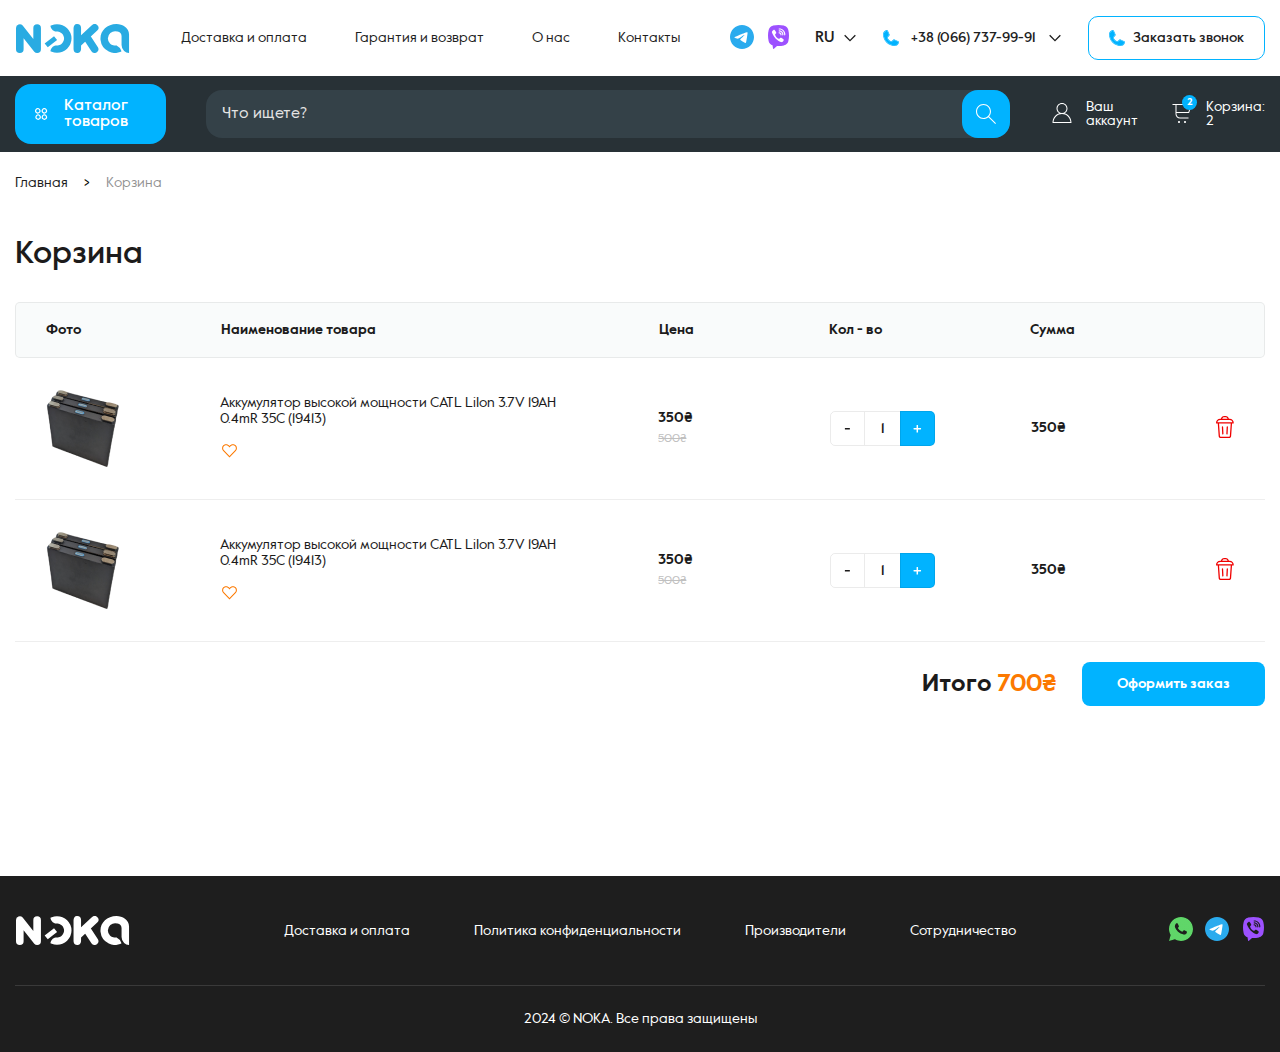
==== basket.html @ f09e38d0 "Add files via upload" ====
<!DOCTYPE html>
<html lang="en">

<head>
    <meta charset="UTF-8">
    <meta http-equiv="X-UA-Compatible" content="IE=edge">
    <meta name="viewport" content="width=device-width, initial-scale=1.0">
    <title>Basket</title>
    <link rel="stylesheet" href="https://cdn.jsdelivr.net/npm/swiper@11/swiper-bundle.min.css" />
    <link rel="stylesheet" href="css/style.min.css">
</head>

<body>

    <header class="header">
        <div class="header__top header-top">
            <div class="container">
                <div class="header-top__inner">
                    <a class="header-top__logo logo" href="#">
                        <img class="logo__img" src="images/logo.svg" alt="logo">
                    </a>
                    <nav class="header-top__menu menu">
                        <ul class="menu__list menu-list">
                            <li class="menu-list__item">
                                <a class="menu-list__link" href="#">
                                    Доставка и оплата
                                </a>
                            </li>
                            <li class="menu-list__item">
                                <a class="menu-list__link" href="#">
                                    Гарантия и возврат
                                </a>
                            </li>
                            <li class="menu-list__item">
                                <a class="menu-list__link" href="#">
                                    О нас
                                </a>
                            </li>
                            <li class="menu-list__item">
                                <a class="menu-list__link" href="#">
                                    Контакты
                                </a>
                            </li>
                        </ul>
                    </nav>
                    <div class="header-top__socials socials">
                        <ul class="socials__list socials-list">
                            <li class="socials-list__item">
                                <a class="socials-list__link" href="#">
                                    <svg width="24" height="24" viewBox="0 0 24 24" fill="none"
                                        xmlns="http://www.w3.org/2000/svg">
                                        <g clip-path="url(#clip0_2297_2836)">
                                            <path
                                                d="M12 0C8.81813 0 5.76375 1.26506 3.51562 3.51469C1.2652 5.76522 0.000643966 8.81734 0 12C0 15.1813 1.26562 18.2357 3.51562 20.4853C5.76375 22.7349 8.81813 24 12 24C15.1819 24 18.2363 22.7349 20.4844 20.4853C22.7344 18.2357 24 15.1813 24 12C24 8.81869 22.7344 5.76431 20.4844 3.51469C18.2363 1.26506 15.1819 0 12 0Z"
                                                fill="url(#paint0_linear_2297_2836)" />
                                            <path
                                                d="M5.43087 11.873C8.92962 10.349 11.2621 9.3443 12.4284 8.8588C15.7621 7.47261 16.454 7.23186 16.9059 7.2237C17.0052 7.22211 17.2265 7.24667 17.3709 7.36339C17.4909 7.46183 17.5246 7.59495 17.5415 7.68842C17.5565 7.7818 17.5771 7.99461 17.5602 8.16074C17.3802 10.0582 16.5984 14.6629 16.2009 16.7882C16.034 17.6874 15.7021 17.9889 15.3815 18.0184C14.684 18.0825 14.1552 17.5579 13.4802 17.1155C12.4246 16.4231 11.8284 15.9922 10.8027 15.3167C9.61774 14.5359 10.3865 14.1067 11.0615 13.4055C11.2377 13.2219 14.309 10.4291 14.3671 10.1758C14.3746 10.1441 14.3821 10.026 14.3109 9.96373C14.2415 9.9013 14.1384 9.92267 14.0634 9.93955C13.9565 9.96355 12.2709 11.0788 9.00087 13.2851C8.52274 13.614 8.08962 13.7743 7.69962 13.7659C7.27212 13.7567 6.44712 13.5236 5.83399 13.3245C5.08399 13.0802 4.48587 12.951 4.53837 12.536C4.56462 12.32 4.86274 12.099 5.43087 11.873Z"
                                                fill="white" />
                                        </g>
                                        <defs>
                                            <linearGradient id="paint0_linear_2297_2836" x1="1200" y1="0" x2="1200"
                                                y2="2400" gradientUnits="userSpaceOnUse">
                                                <stop stop-color="#2AABEE" />
                                                <stop offset="1" stop-color="#229ED9" />
                                            </linearGradient>
                                            <clipPath id="clip0_2297_2836">
                                                <rect width="24" height="24" fill="white" />
                                            </clipPath>
                                        </defs>
                                    </svg>
                                </a>
                            </li>
                            <li class="socials-list__item">
                                <a class="socials-list__link" href="#">
                                    <svg width="24" height="24" viewBox="0 0 24 24" fill="none"
                                        xmlns="http://www.w3.org/2000/svg">
                                        <path fill-rule="evenodd" clip-rule="evenodd"
                                            d="M17.8366 0.618345C14.3219 -0.206115 10.6771 -0.206115 7.16239 0.618345L6.78369 0.706268C5.79505 0.938222 4.88704 1.45324 4.16052 2.19412C3.43401 2.935 2.91743 3.87272 2.66819 4.90313C1.77727 8.58714 1.77727 12.4463 2.66819 16.1303C2.90588 17.113 3.38695 18.0123 4.06262 18.737C4.73829 19.4617 5.58454 19.986 6.51558 20.2569L7.03504 23.5112C7.05162 23.6145 7.0943 23.7113 7.15863 23.7915C7.22296 23.8716 7.3066 23.9322 7.40082 23.9669C7.49504 24.0016 7.59641 24.0092 7.69436 23.9888C7.79232 23.9685 7.88329 23.9209 7.95779 23.8511L11.0087 20.9872C13.2989 21.1339 15.5974 20.9417 17.8366 20.4163L18.2164 20.3284C19.205 20.0964 20.113 19.5814 20.8395 18.8405C21.5661 18.0996 22.0826 17.1619 22.3319 16.1315C23.2227 12.4475 23.2227 8.58832 22.3319 4.9043C22.0825 3.87375 21.5658 2.93592 20.8391 2.19503C20.1124 1.45414 19.2041 0.939201 18.2153 0.70744L17.8366 0.618345ZM8.10525 4.80817C7.89763 4.77646 7.68592 4.82032 7.50535 4.93244H7.48971C7.07079 5.19035 6.6932 5.51508 6.37147 5.89725C6.10336 6.22198 5.95813 6.55022 5.92015 6.86675C5.8978 7.05432 5.91344 7.24423 5.96595 7.42359L5.98606 7.43532C6.28768 8.36496 6.68091 9.25943 7.16128 10.1011C7.78067 11.2834 8.54289 12.3768 9.42905 13.3543L9.45586 13.3942L9.49831 13.427L9.524 13.4586L9.55528 13.4868C10.49 14.4195 11.5344 15.2232 12.6631 15.8783C13.9534 16.6157 14.7365 16.9638 15.2068 17.1092V17.1162C15.3442 17.1608 15.4694 17.1807 15.5956 17.1807C15.9961 17.1497 16.3752 16.9788 16.6725 16.6954C17.0356 16.3578 17.3428 15.9603 17.5819 15.5184V15.5102C17.8064 15.0647 17.7304 14.645 17.4065 14.3601C16.7557 13.7635 16.0521 13.2335 15.3051 12.7775C14.8047 12.4927 14.2964 12.665 14.0908 12.9534L13.6518 13.5348C13.4261 13.8232 13.0173 13.7834 13.0173 13.7834L13.0061 13.7904C9.95522 12.9733 9.14083 9.73187 9.14083 9.73187C9.14083 9.73187 9.10285 9.29108 9.38548 9.066L9.93511 8.60176C10.1987 8.37668 10.382 7.84445 10.0993 7.31926C9.66767 6.53471 9.16366 5.79652 8.59455 5.11532C8.47043 4.955 8.29635 4.84581 8.10302 4.807L8.10525 4.80817ZM13.2597 3.39906C13.1115 3.39906 12.9695 3.46082 12.8647 3.57074C12.76 3.68067 12.7011 3.82976 12.7011 3.98521C12.7011 4.14067 12.76 4.28976 12.8647 4.39969C12.9695 4.50961 13.1115 4.57137 13.2597 4.57137C14.6729 4.57137 15.8458 5.05553 16.7742 5.984C17.2512 6.49161 17.6232 7.093 17.8667 7.75184C18.1114 8.41185 18.2231 9.11641 18.194 9.82214C18.191 9.89911 18.2024 9.97597 18.2276 10.0483C18.2528 10.1207 18.2914 10.1871 18.3411 10.2438C18.4414 10.3584 18.581 10.4264 18.7291 10.4329C18.8773 10.4394 19.0218 10.3839 19.131 10.2786C19.2401 10.1733 19.3049 10.0268 19.3112 9.87137C19.3458 9.00326 19.2085 8.13705 18.9079 7.32746C18.606 6.51404 18.1482 5.7743 17.5629 5.15401L17.5517 5.14228C16.3999 3.98756 14.9421 3.39906 13.2597 3.39906ZM13.2217 5.32633C13.0736 5.32633 12.9315 5.38809 12.8267 5.49802C12.722 5.60794 12.6631 5.75703 12.6631 5.91249C12.6631 6.06795 12.722 6.21704 12.8267 6.32696C12.9315 6.43689 13.0736 6.49864 13.2217 6.49864H13.2407C14.2595 6.57484 15.0013 6.93122 15.5208 7.51621C16.0536 8.11877 16.3296 8.86788 16.3083 9.794C16.3049 9.94946 16.3605 10.1 16.4628 10.2124C16.5652 10.3249 16.7059 10.3901 16.854 10.3936C17.0022 10.3972 17.1456 10.3389 17.2528 10.2315C17.3599 10.1241 17.422 9.97642 17.4255 9.82096C17.4523 8.60528 17.0791 7.55606 16.3396 6.71904V6.71669C15.5833 5.8656 14.5455 5.41543 13.2965 5.32751L13.2776 5.32516L13.2217 5.32633ZM13.2005 7.28995C13.1257 7.28303 13.0504 7.29198 12.979 7.31628C12.9076 7.34058 12.8417 7.37973 12.785 7.43138C12.7284 7.48303 12.6822 7.54612 12.6493 7.6169C12.6164 7.68768 12.5975 7.7647 12.5936 7.84334C12.5897 7.92198 12.6009 8.00064 12.6266 8.07462C12.6523 8.14861 12.692 8.2164 12.7432 8.27395C12.7944 8.3315 12.8562 8.37762 12.9247 8.40957C12.9933 8.44153 13.0674 8.45865 13.1424 8.45991C13.6093 8.48571 13.9076 8.63342 14.0953 8.83154C14.2841 9.03083 14.4248 9.35087 14.4505 9.85144C14.4519 9.9301 14.4684 10.0077 14.499 10.0795C14.5295 10.1513 14.5736 10.216 14.6284 10.2696C14.6833 10.3232 14.7479 10.3647 14.8184 10.3915C14.8889 10.4184 14.9638 10.43 15.0386 10.4259C15.1135 10.4217 15.1868 10.4018 15.2542 10.3672C15.3215 10.3327 15.3816 10.2843 15.4307 10.2249C15.4799 10.1655 15.5172 10.0963 15.5403 10.0215C15.5634 9.94664 15.572 9.86769 15.5654 9.78931C15.5297 9.08593 15.3197 8.4646 14.8896 8.0074C14.4572 7.5502 13.8685 7.32747 13.2005 7.28995Z"
                                            fill="#9D51FF" />
                                    </svg>
                                </a>
                            </li>
                        </ul>
                    </div>
                    <div class="header-top__lang lang">
                        <div class="lang__current">
                            <span>
                                RU
                            </span>
                            <svg width="16" height="16" viewBox="0 0 16 16" fill="none"
                                xmlns="http://www.w3.org/2000/svg">
                                <path
                                    d="M13.8047 5.80495L12.862 4.86228L8.00002 9.72428L3.13802 4.86228L2.19535 5.80495L8.00002 11.6096L13.8047 5.80495Z"
                                    fill="#1F1F1F" />
                            </svg>
                        </div>
                        <ul class="lang__list">
                            <li class="lang__list-item">
                                <a class="lang__list-link" href="#">
                                    EN
                                </a>
                            </li>
                            <li class="lang__list-item">
                                <a class="lang__list-link" href="#">
                                    KZ
                                </a>
                            </li>
                        </ul>
                    </div>
                    <div class="header-top__phone phone">
                        <div class="phone__current">
                            <svg width="16" height="16" viewBox="0 0 16 16" fill="none"
                                xmlns="http://www.w3.org/2000/svg">
                                <path
                                    d="M15.3986 11.1775L11.4635 9.41661C11.311 9.35059 11.1444 9.32363 10.9788 9.33818C10.8132 9.35273 10.6538 9.40833 10.5152 9.49994C10.5041 9.50698 10.4935 9.51477 10.4835 9.52328L8.41679 11.285C8.3708 11.313 8.3186 11.3293 8.26482 11.3323C8.21103 11.3354 8.15733 11.3251 8.10846 11.3025C6.7551 10.6491 5.35425 9.25911 4.70091 7.92159C4.6778 7.87308 4.66707 7.81961 4.66969 7.76595C4.6723 7.71228 4.68819 7.66011 4.71591 7.61408L6.4826 5.51322C6.49093 5.50322 6.49843 5.49239 6.50593 5.48155C6.59726 5.34305 6.65269 5.18401 6.66724 5.01875C6.68179 4.85348 6.65499 4.6872 6.58927 4.53487L4.82508 0.606485C4.73991 0.407521 4.59249 0.241558 4.40496 0.133517C4.21743 0.0254766 3.99991 -0.018809 3.78506 0.00731059C2.73635 0.145579 1.77384 0.660872 1.0773 1.45694C0.380755 2.25302 -0.00218332 3.27542 9.36447e-06 4.3332C9.36447e-06 10.7666 5.23342 16 11.6668 16C12.7246 16.0022 13.747 15.6193 14.5431 14.9227C15.3392 14.2262 15.8545 13.2637 15.9927 12.215C16.0187 12.0011 15.9748 11.7846 15.8678 11.5976C15.7607 11.4107 15.5961 11.2633 15.3986 11.1775ZM15.3336 12.1316C15.2159 13.0198 14.7788 13.8346 14.1039 14.4239C13.4291 15.0132 12.5627 15.3365 11.6668 15.3334C5.60175 15.3334 0.666685 10.3983 0.666685 4.3332C0.663582 3.43731 0.986881 2.57096 1.57614 1.89612C2.16539 1.22129 2.98026 0.784165 3.8684 0.666486C3.88172 0.665686 3.89508 0.665686 3.9084 0.666486C3.97416 0.667047 4.03829 0.687047 4.09271 0.723971C4.14713 0.760894 4.18941 0.81309 4.21423 0.873989L5.97343 4.80238C5.99395 4.85039 6.00291 4.90255 5.99958 4.95466C5.99625 5.00677 5.98073 5.05737 5.95426 5.10238L4.1884 7.20241C4.18007 7.21324 4.17173 7.22324 4.16423 7.23491C4.07016 7.37878 4.01475 7.54446 4.00336 7.71598C3.99198 7.8875 4.025 8.05905 4.09923 8.21409C4.82341 9.69661 6.31676 11.1791 7.81595 11.9033C7.97205 11.9771 8.14458 12.0091 8.31676 11.9964C8.48893 11.9837 8.65488 11.9267 8.79846 11.8308L8.8293 11.8075L10.8985 10.0475C10.9428 10.0204 10.9928 10.0043 11.0445 10.0004C11.0963 9.99644 11.1482 10.0049 11.196 10.025L15.1302 11.7883C15.1966 11.8159 15.2523 11.8643 15.2889 11.9262C15.3256 11.9881 15.3412 12.0601 15.3336 12.1316Z"
                                    fill="#01B3FF" />
                                <path
                                    d="M15.3336 12.1316C15.2159 13.0198 14.7788 13.8346 14.1039 14.4239C13.4291 15.0132 12.5627 15.3365 11.6668 15.3334C5.60175 15.3334 0.666685 10.3983 0.666685 4.3332C0.663582 3.43731 0.986881 2.57096 1.57614 1.89612C2.16539 1.22129 2.98026 0.784165 3.8684 0.666486C3.88172 0.665686 3.89508 0.665686 3.9084 0.666486C3.97416 0.667047 4.03829 0.687047 4.09271 0.723971C4.14713 0.760894 4.18941 0.81309 4.21423 0.873989L5.97343 4.80238C5.99395 4.85039 6.00291 4.90255 5.99958 4.95466C5.99625 5.00677 5.98073 5.05737 5.95426 5.10238L4.1884 7.20241C4.18007 7.21324 4.17173 7.22324 4.16423 7.23491C4.07016 7.37878 4.01475 7.54446 4.00336 7.71598C3.99198 7.8875 4.025 8.05905 4.09923 8.21409C4.82341 9.69661 6.31676 11.1791 7.81595 11.9033C7.97205 11.9771 8.14458 12.0091 8.31676 11.9964C8.48893 11.9837 8.65488 11.9267 8.79846 11.8308L8.8293 11.8075L10.8985 10.0475C10.9428 10.0204 10.9928 10.0043 11.0445 10.0004C11.0963 9.99644 11.1482 10.0049 11.196 10.025L15.1302 11.7883C15.1966 11.8159 15.2523 11.8643 15.2889 11.9262C15.3256 11.9881 15.3412 12.0601 15.3336 12.1316Z"
                                    fill="#01B3FF" />
                            </svg>
                            <a class="phone__link" href="tel:+380667379991">
                                +38 (066) 737-99-91
                            </a>
                            <svg width="16" height="16" viewBox="0 0 16 16" fill="none"
                                xmlns="http://www.w3.org/2000/svg">
                                <path
                                    d="M13.8047 5.80495L12.862 4.86228L8.00002 9.72428L3.13802 4.86228L2.19535 5.80495L8.00002 11.6096L13.8047 5.80495Z"
                                    fill="#1F1F1F" />
                            </svg>
                        </div>
                        <ul class="phone__list">
                            <li class="phone__list-item">
                                <a class="phone__link" href="tel:+380667379991">
                                    +38 (066) 737-99-91
                                </a>
                            </li>
                            <li class="phone__list-item">
                                <a class="phone__link" href="tel:+380667379991">
                                    +38 (066) 737-99-91
                                </a>
                            </li>
                        </ul>
                    </div>
                    <a class="header-top__call call" href="#">
                        <svg width="16" height="16" viewBox="0 0 16 16" fill="none" xmlns="http://www.w3.org/2000/svg">
                            <path
                                d="M15.3986 11.1775L11.4635 9.41661C11.311 9.35059 11.1444 9.32363 10.9788 9.33818C10.8132 9.35273 10.6538 9.40833 10.5152 9.49994C10.5041 9.50698 10.4935 9.51477 10.4835 9.52328L8.41679 11.285C8.3708 11.313 8.3186 11.3293 8.26482 11.3323C8.21103 11.3354 8.15733 11.3251 8.10846 11.3025C6.7551 10.6491 5.35425 9.25911 4.70091 7.92159C4.6778 7.87308 4.66707 7.81961 4.66969 7.76595C4.6723 7.71228 4.68819 7.66011 4.71591 7.61408L6.4826 5.51322C6.49093 5.50322 6.49843 5.49239 6.50593 5.48155C6.59726 5.34305 6.65269 5.18401 6.66724 5.01875C6.68179 4.85348 6.65499 4.6872 6.58927 4.53487L4.82508 0.606485C4.73991 0.407521 4.59249 0.241558 4.40496 0.133517C4.21743 0.0254766 3.99991 -0.018809 3.78506 0.00731059C2.73635 0.145579 1.77384 0.660872 1.0773 1.45694C0.380755 2.25302 -0.00218332 3.27542 9.36447e-06 4.3332C9.36447e-06 10.7666 5.23342 16 11.6668 16C12.7246 16.0022 13.747 15.6193 14.5431 14.9227C15.3392 14.2262 15.8545 13.2637 15.9927 12.215C16.0187 12.0011 15.9748 11.7846 15.8678 11.5976C15.7607 11.4107 15.5961 11.2633 15.3986 11.1775ZM15.3336 12.1316C15.2159 13.0198 14.7788 13.8346 14.1039 14.4239C13.4291 15.0132 12.5627 15.3365 11.6668 15.3334C5.60175 15.3334 0.666685 10.3983 0.666685 4.3332C0.663582 3.43731 0.986881 2.57096 1.57614 1.89612C2.16539 1.22129 2.98026 0.784165 3.8684 0.666486C3.88172 0.665686 3.89508 0.665686 3.9084 0.666486C3.97416 0.667047 4.03829 0.687047 4.09271 0.723971C4.14713 0.760894 4.18941 0.81309 4.21423 0.873989L5.97343 4.80238C5.99395 4.85039 6.00291 4.90255 5.99958 4.95466C5.99625 5.00677 5.98073 5.05737 5.95426 5.10238L4.1884 7.20241C4.18007 7.21324 4.17173 7.22324 4.16423 7.23491C4.07016 7.37878 4.01475 7.54446 4.00336 7.71598C3.99198 7.8875 4.025 8.05905 4.09923 8.21409C4.82341 9.69661 6.31676 11.1791 7.81595 11.9033C7.97205 11.9771 8.14458 12.0091 8.31676 11.9964C8.48893 11.9837 8.65488 11.9267 8.79846 11.8308L8.8293 11.8075L10.8985 10.0475C10.9428 10.0204 10.9928 10.0043 11.0445 10.0004C11.0963 9.99644 11.1482 10.0049 11.196 10.025L15.1302 11.7883C15.1966 11.8159 15.2523 11.8643 15.2889 11.9262C15.3256 11.9881 15.3412 12.0601 15.3336 12.1316Z"
                                fill="#01B3FF" />
                            <path
                                d="M15.3336 12.1316C15.2159 13.0198 14.7788 13.8346 14.1039 14.4239C13.4291 15.0132 12.5627 15.3365 11.6668 15.3334C5.60175 15.3334 0.666685 10.3983 0.666685 4.3332C0.663582 3.43731 0.986881 2.57096 1.57614 1.89612C2.16539 1.22129 2.98026 0.784165 3.8684 0.666486C3.88172 0.665686 3.89508 0.665686 3.9084 0.666486C3.97416 0.667047 4.03829 0.687047 4.09271 0.723971C4.14713 0.760894 4.18941 0.81309 4.21423 0.873989L5.97343 4.80238C5.99395 4.85039 6.00291 4.90255 5.99958 4.95466C5.99625 5.00677 5.98073 5.05737 5.95426 5.10238L4.1884 7.20241C4.18007 7.21324 4.17173 7.22324 4.16423 7.23491C4.07016 7.37878 4.01475 7.54446 4.00336 7.71598C3.99198 7.8875 4.025 8.05905 4.09923 8.21409C4.82341 9.69661 6.31676 11.1791 7.81595 11.9033C7.97205 11.9771 8.14458 12.0091 8.31676 11.9964C8.48893 11.9837 8.65488 11.9267 8.79846 11.8308L8.8293 11.8075L10.8985 10.0475C10.9428 10.0204 10.9928 10.0043 11.0445 10.0004C11.0963 9.99644 11.1482 10.0049 11.196 10.025L15.1302 11.7883C15.1966 11.8159 15.2523 11.8643 15.2889 11.9262C15.3256 11.9881 15.3412 12.0601 15.3336 12.1316Z"
                                fill="#01B3FF" />
                        </svg>
                        <span>
                            Заказать звонок
                        </span>
                    </a>
                </div>
            </div>
        </div>
        <div class="header__bottom header-bottom">
            <div class="container">
                <div class="header-bottom__inner">
                    <div class="header-bottom__ctl ctl">
                        <svg width="20" height="19" viewBox="0 0 20 19" fill="none" xmlns="http://www.w3.org/2000/svg">
                            <path
                                d="M4.5 9C3.90905 9 3.32389 8.8836 2.77792 8.65746C2.23196 8.43131 1.73588 8.09984 1.31802 7.68198C0.900156 7.26412 0.568688 6.76804 0.342542 6.22208C0.116396 5.67611 0 5.09095 0 4.5C0 3.90905 0.116396 3.32389 0.342542 2.77792C0.568688 2.23196 0.900156 1.73588 1.31802 1.31802C1.73588 0.900156 2.23196 0.568688 2.77792 0.342542C3.32389 0.116396 3.90905 -8.80582e-09 4.5 0C5.69347 1.77842e-08 6.83807 0.474106 7.68198 1.31802C8.52589 2.16193 9 3.30653 9 4.5C9 5.69347 8.52589 6.83807 7.68198 7.68198C6.83807 8.52589 5.69347 9 4.5 9V9ZM5 19C3.80653 19 2.66193 18.5259 1.81802 17.682C0.974106 16.8381 0.5 15.6935 0.5 14.5C0.5 13.3065 0.974106 12.1619 1.81802 11.318C2.66193 10.4741 3.80653 10 5 10C6.19347 10 7.33807 10.4741 8.18198 11.318C9.02589 12.1619 9.5 13.3065 9.5 14.5C9.5 15.6935 9.02589 16.8381 8.18198 17.682C7.33807 18.5259 6.19347 19 5 19V19ZM15 9C14.4091 9 13.8239 8.8836 13.2779 8.65746C12.732 8.43131 12.2359 8.09984 11.818 7.68198C11.4002 7.26412 11.0687 6.76804 10.8425 6.22208C10.6164 5.67611 10.5 5.09095 10.5 4.5C10.5 3.90905 10.6164 3.32389 10.8425 2.77792C11.0687 2.23196 11.4002 1.73588 11.818 1.31802C12.2359 0.900156 12.732 0.568688 13.2779 0.342542C13.8239 0.116396 14.4091 -8.80582e-09 15 0C16.1935 1.77842e-08 17.3381 0.474106 18.182 1.31802C19.0259 2.16193 19.5 3.30653 19.5 4.5C19.5 5.69347 19.0259 6.83807 18.182 7.68198C17.3381 8.52589 16.1935 9 15 9V9ZM15 19C13.8065 19 12.6619 18.5259 11.818 17.682C10.9741 16.8381 10.5 15.6935 10.5 14.5C10.5 13.3065 10.9741 12.1619 11.818 11.318C12.6619 10.4741 13.8065 10 15 10C16.1935 10 17.3381 10.4741 18.182 11.318C19.0259 12.1619 19.5 13.3065 19.5 14.5C19.5 15.6935 19.0259 16.8381 18.182 17.682C17.3381 18.5259 16.1935 19 15 19ZM4.5 7C5.16304 7 5.79893 6.73661 6.26777 6.26777C6.73661 5.79893 7 5.16304 7 4.5C7 3.83696 6.73661 3.20107 6.26777 2.73223C5.79893 2.26339 5.16304 2 4.5 2C3.83696 2 3.20107 2.26339 2.73223 2.73223C2.26339 3.20107 2 3.83696 2 4.5C2 5.16304 2.26339 5.79893 2.73223 6.26777C3.20107 6.73661 3.83696 7 4.5 7V7ZM5 17C5.66304 17 6.29893 16.7366 6.76777 16.2678C7.23661 15.7989 7.5 15.163 7.5 14.5C7.5 13.837 7.23661 13.2011 6.76777 12.7322C6.29893 12.2634 5.66304 12 5 12C4.33696 12 3.70107 12.2634 3.23223 12.7322C2.76339 13.2011 2.5 13.837 2.5 14.5C2.5 15.163 2.76339 15.7989 3.23223 16.2678C3.70107 16.7366 4.33696 17 5 17ZM15 7C15.663 7 16.2989 6.73661 16.7678 6.26777C17.2366 5.79893 17.5 5.16304 17.5 4.5C17.5 3.83696 17.2366 3.20107 16.7678 2.73223C16.2989 2.26339 15.663 2 15 2C14.337 2 13.7011 2.26339 13.2322 2.73223C12.7634 3.20107 12.5 3.83696 12.5 4.5C12.5 5.16304 12.7634 5.79893 13.2322 6.26777C13.7011 6.73661 14.337 7 15 7ZM15 17C15.663 17 16.2989 16.7366 16.7678 16.2678C17.2366 15.7989 17.5 15.163 17.5 14.5C17.5 13.837 17.2366 13.2011 16.7678 12.7322C16.2989 12.2634 15.663 12 15 12C14.337 12 13.7011 12.2634 13.2322 12.7322C12.7634 13.2011 12.5 13.837 12.5 14.5C12.5 15.163 12.7634 15.7989 13.2322 16.2678C13.7011 16.7366 14.337 17 15 17Z"
                                fill="white" />
                        </svg>
                        <span>
                            Каталог товаров
                        </span>
                    </div>
                    <form class="header-bottom__search search" action="#" method="post">
                        <input class="search__input" type="text" placeholder="Что ищете?">
                        <button class="search__button" type="submit">
                            <svg width="24" height="24" viewBox="0 0 24 24" fill="none"
                                xmlns="http://www.w3.org/2000/svg">
                                <path
                                    d="M9.48383 16.9677C11.358 16.9677 13.067 16.2738 14.3799 15.1357L21.2441 22L22 21.2441L15.1357 14.3799C16.2738 13.067 16.9677 11.358 16.9677 9.48383C16.9677 5.35062 13.617 2 9.48383 2C5.35062 2 2 5.35062 2 9.48383C2 13.617 5.35062 16.9677 9.48383 16.9677ZM9.48383 3.06912C13.021 3.06912 15.8985 5.94665 15.8985 9.48383C15.8985 13.021 13.021 15.8985 9.48383 15.8985C5.94665 15.8985 3.06912 13.021 3.06912 9.48383C3.06912 5.94665 5.94665 3.06912 9.48383 3.06912Z"
                                    fill="white" />
                            </svg>
                        </button>
                    </form>
                    <div class="header-bottom__user-nav user-nav">
                        <a class="user-nav__link user-nav__link--user" href="#">
                            <div class="user-nav__icon">
                                <svg width="24" height="24" viewBox="0 0 24 24" fill="none"
                                    xmlns="http://www.w3.org/2000/svg">
                                    <path
                                        d="M14.5445 12.3735C16.3 11.4545 17.5 9.619 17.5 7.5C17.5 4.4625 15.0375 2 12 2C8.9625 2 6.5 4.4625 6.5 7.5C6.5 9.619 7.7 11.4545 9.4555 12.3735C5.445 13.545 2.5 17.4045 2.5 22H21.5C21.5 17.4045 18.555 13.545 14.5445 12.3735ZM7.5 7.5C7.5 5.0185 9.5185 3 12 3C14.4815 3 16.5 5.0185 16.5 7.5C16.5 9.9815 14.4815 12 12 12C9.5185 12 7.5 9.9815 7.5 7.5ZM12 13C16.3675 13 19.9765 16.5065 20.448 21H3.552C4.0235 16.5065 7.6325 13 12 13Z"
                                        fill="white" />
                                </svg>
                            </div>
                            <span>
                                Ваш аккаунт
                            </span>
                        </a>
                        <a class="user-nav__link user-nav__link--basket" href="#">
                            <div class="user-nav__icon">
                                <svg width="24" height="24" viewBox="0 0 24 24" fill="none"
                                    xmlns="http://www.w3.org/2000/svg">
                                    <path
                                        d="M2.5 3V4H5.5V13C5.5 15.481 7.5185 17.5 10 17.5H18.5V16.5H10C8.0705 16.5 6.5 14.93 6.5 13V12H19.088L22 3H2.5ZM20.6255 4L18.361 11H6.5V4H20.6255Z"
                                        fill="white" />
                                    <path
                                        d="M9 22C9.55228 22 10 21.5523 10 21C10 20.4477 9.55228 20 9 20C8.44772 20 8 20.4477 8 21C8 21.5523 8.44772 22 9 22Z"
                                        fill="white" />
                                    <path
                                        d="M15 22C15.5523 22 16 21.5523 16 21C16 20.4477 15.5523 20 15 20C14.4477 20 14 20.4477 14 21C14 21.5523 14.4477 22 15 22Z"
                                        fill="white" />
                                </svg>
                                <span>
                                    2
                                </span>
                            </div>
                            <span>
                                Корзина: 2
                            </span>
                        </a>
                    </div>
                </div>
            </div>
        </div>
    </header>

    <div class="wrapper">
        <main class="main">
            <div class="main__breadcrumbs breadcrumbs">
                <div class="container">
                    <div class="breadcrumbs__inner">
                        <ul class="breadcrumbs__list breadcrumbs-list">
                            <li class="breadcrumbs-list__item">
                                <a class="breadcrumbs-list__link" href="#">
                                    Главная
                                </a>
                                >
                            </li>
                            <li class="breadcrumbs-list__item">
                                <span>
                                    Корзина
                                </span>
                            </li>
                        </ul>
                    </div>
                </div>
            </div>
            <section class="main__basket basket">
                <div class="container">
                    <h1 class="basket__title title">
                        Корзина
                    </h1>
                    <form class="basket__form basket-form" action="#" method="post">
                        <div class="basket-form__head basket-head">
                            <div class="basket-head__text">
                                Фото
                            </div>
                            <div class="basket-head__text">
                                Наименование товара
                            </div>
                            <div class="basket-head__text">
                                Цена
                            </div>
                            <div class="basket-head__text">
                                Кол - во
                            </div>
                            <div class="basket-head__text">
                                Сумма
                            </div>
                        </div>
                        <div class="basket-form__inner">
                            <div class="basket-form__item basket-item">
                                <picture class="basket-item__img">
                                    <img class="basket-item__img-image" src="images/basket-img-1.png" alt="img">
                                </picture>
                                <div class="basket-item__box basket-box">
                                    <p class="basket-box__text">
                                        Аккумулятор высокой мощности CATL LiIon 3.7V 19AH 0.4mR 35C (19413)
                                    </p>
                                    <div class="basket-box__favorite">
                                        <svg width="24" height="24" viewBox="0 0 24 24" fill="none"
                                            xmlns="http://www.w3.org/2000/svg">
                                            <path
                                                d="M16.8356 4.5C17.3817 4.49954 17.9223 4.6081 18.4259 4.81931C18.9295 5.03052 19.3858 5.34014 19.7681 5.73C20.5559 6.52979 20.9975 7.60737 20.9975 8.73C20.9975 9.85264 20.5559 10.9302 19.7681 11.73L11.9981 19.5975L4.22812 11.73C3.44031 10.9302 2.99871 9.85264 2.99871 8.73C2.99871 7.60737 3.44031 6.52979 4.22812 5.73C4.61069 5.34042 5.06705 5.03096 5.57056 4.81972C6.07406 4.60848 6.6146 4.49968 7.16062 4.49968C7.70664 4.49968 8.24719 4.60848 8.75069 4.81972C9.25419 5.03096 9.71055 5.34042 10.0931 5.73L11.9981 7.68L13.8956 5.745C14.2768 5.35049 14.7336 5.0369 15.2388 4.82298C15.7439 4.60906 16.287 4.49921 16.8356 4.5ZM16.8356 3C16.0898 2.99937 15.3514 3.14764 14.6637 3.43613C13.976 3.72461 13.3528 4.1475 12.8306 4.68L11.9981 5.52L11.1656 4.68C10.6428 4.14846 10.0195 3.72631 9.33186 3.43814C8.64426 3.14998 7.90617 3.00157 7.16062 3.00157C6.41508 3.00157 5.67699 3.14998 4.98938 3.43814C4.30178 3.72631 3.67841 4.14846 3.15562 4.68C2.09203 5.76272 1.49609 7.21977 1.49609 8.7375C1.49609 10.2552 2.09203 11.7123 3.15562 12.795L11.9981 21.75L20.8406 12.795C21.9042 11.7123 22.5002 10.2552 22.5002 8.7375C22.5002 7.21977 21.9042 5.76272 20.8406 4.68C20.3177 4.14852 19.6944 3.72629 19.0068 3.43788C18.3192 3.14947 17.5812 3.00062 16.8356 3Z"
                                                fill="#FC7900" />
                                        </svg>
                                    </div>
                                </div>
                                <div class="basket-item__price basket-price">
                                    <ins class="basket-price__text">
                                        350₴
                                    </ins>
                                    <del class="basket-price__past">
                                        500₴
                                    </del>
                                </div>
                                <div class="basket-item__count count">
                                    <button class="count__button count__button--minus" type="button">
                                        <svg width="6" height="2" viewBox="0 0 6 2" fill="none"
                                            xmlns="http://www.w3.org/2000/svg">
                                            <path
                                                d="M1.218 1.598C1.11533 1.598 1.03133 1.56533 0.966 1.5C0.91 1.43467 0.882 1.35533 0.882 1.262V0.338C0.882 0.244666 0.91 0.165333 0.966 0.0999997C1.03133 0.0346663 1.11533 0.00199968 1.218 0.00199968H5.516C5.60933 0.00199968 5.68867 0.0346663 5.754 0.0999997C5.81933 0.165333 5.852 0.244666 5.852 0.338V1.262C5.852 1.35533 5.81933 1.43467 5.754 1.5C5.68867 1.56533 5.60933 1.598 5.516 1.598H1.218Z"
                                                fill="#1C1B1B" />
                                        </svg>
                                    </button>
                                    <input class="count__input" type="number" value="1">
                                    <button class="count__button count__button--plus" type="button">
                                        <svg width="9" height="8" viewBox="0 0 9 8" fill="none"
                                            xmlns="http://www.w3.org/2000/svg">
                                            <path
                                                d="M3.892 7.538C3.79867 7.538 3.71933 7.50533 3.654 7.44C3.58867 7.37467 3.556 7.29533 3.556 7.202V4.472H0.868C0.774667 4.472 0.695333 4.43933 0.63 4.374C0.564667 4.30867 0.532 4.22467 0.532 4.122V3.394C0.532 3.29133 0.564667 3.212 0.63 3.156C0.695333 3.09067 0.774667 3.058 0.868 3.058H3.556V0.397999C3.556 0.295333 3.58867 0.216 3.654 0.16C3.71933 0.0946664 3.79867 0.0619996 3.892 0.0619996H4.704C4.80667 0.0619996 4.886 0.0946664 4.942 0.16C5.00733 0.216 5.04 0.295333 5.04 0.397999V3.058H7.728C7.83067 3.058 7.91 3.09067 7.966 3.156C8.03133 3.212 8.064 3.29133 8.064 3.394V4.122C8.064 4.22467 8.03133 4.30867 7.966 4.374C7.90067 4.43933 7.82133 4.472 7.728 4.472H5.04V7.202C5.04 7.29533 5.00733 7.37467 4.942 7.44C4.886 7.50533 4.80667 7.538 4.704 7.538H3.892Z"
                                                fill="white" />
                                        </svg>
                                    </button>
                                </div>
                                <div class="basket-item__sum">
                                    350₴
                                </div>
                                <button class="basket-item__del">
                                    <svg width="18" height="22" viewBox="0 0 18 22" fill="none"
                                        xmlns="http://www.w3.org/2000/svg">
                                        <path
                                            d="M13.707 2.79297H12.9158C12.6207 1.23436 11.2542 0 9.58203 0H8.20703C6.53593 0 5.1685 1.23355 4.87326 2.79297H4.08203C1.8312 2.79297 0 4.62417 0 6.875C0 7.23095 0.288578 7.51953 0.644531 7.51953H1.76305L2.66638 20.2037C2.73805 21.211 3.58527 22 4.59503 22H13.194C14.2037 22 15.051 21.211 15.1227 20.2037L16.026 7.51953H17.1445C17.5005 7.51953 17.7891 7.23095 17.7891 6.875C17.7891 4.62417 15.9579 2.79297 13.707 2.79297V2.79297ZM8.20703 1.28906H9.58203C10.523 1.28906 11.3218 1.92216 11.5907 2.79297H6.19833C6.46723 1.92216 7.26602 1.28906 8.20703 1.28906ZM13.8369 20.1122C13.813 20.4479 13.5306 20.7109 13.194 20.7109H4.59503C4.25846 20.7109 3.97603 20.4479 3.95214 20.1122L3.05534 7.51953H14.7337L13.8369 20.1122ZM1.36413 6.23047C1.65584 5.00006 2.76375 4.08203 4.08203 4.08203H13.707C15.0254 4.08203 16.1332 5.00006 16.4249 6.23047C15.8443 6.23047 1.85152 6.23047 1.36413 6.23047Z"
                                            fill="#F00000" />
                                        <path
                                            d="M10.9249 18.5188C11.2792 18.5364 11.5829 18.2639 11.6007 17.9072L11.9445 11.0322C11.9623 10.6767 11.6885 10.3741 11.333 10.3563C10.978 10.3381 10.6748 10.6123 10.6571 10.9679L10.3133 17.8429C10.2955 18.1983 10.5693 18.501 10.9249 18.5188V18.5188Z"
                                            fill="#F00000" />
                                        <path
                                            d="M6.83148 18.5195C7.2026 18.5195 7.49405 18.2092 7.47575 17.8428L7.132 10.9678C7.11421 10.6123 6.81111 10.3385 6.4561 10.3563C6.10058 10.3741 5.82678 10.6767 5.84457 11.0322L6.18832 17.9072C6.20551 18.2518 6.4903 18.5195 6.83148 18.5195V18.5195Z"
                                            fill="#F00000" />
                                    </svg>
                                </button>
                            </div>
                            <div class="basket-form__item basket-item">
                                <picture class="basket-item__img">
                                    <img class="basket-item__img-image" src="images/basket-img-1.png" alt="img">
                                </picture>
                                <div class="basket-item__box basket-box">
                                    <p class="basket-box__text">
                                        Аккумулятор высокой мощности CATL LiIon 3.7V 19AH 0.4mR 35C (19413)
                                    </p>
                                    <div class="basket-box__favorite">
                                        <svg width="24" height="24" viewBox="0 0 24 24" fill="none"
                                            xmlns="http://www.w3.org/2000/svg">
                                            <path
                                                d="M16.8356 4.5C17.3817 4.49954 17.9223 4.6081 18.4259 4.81931C18.9295 5.03052 19.3858 5.34014 19.7681 5.73C20.5559 6.52979 20.9975 7.60737 20.9975 8.73C20.9975 9.85264 20.5559 10.9302 19.7681 11.73L11.9981 19.5975L4.22812 11.73C3.44031 10.9302 2.99871 9.85264 2.99871 8.73C2.99871 7.60737 3.44031 6.52979 4.22812 5.73C4.61069 5.34042 5.06705 5.03096 5.57056 4.81972C6.07406 4.60848 6.6146 4.49968 7.16062 4.49968C7.70664 4.49968 8.24719 4.60848 8.75069 4.81972C9.25419 5.03096 9.71055 5.34042 10.0931 5.73L11.9981 7.68L13.8956 5.745C14.2768 5.35049 14.7336 5.0369 15.2388 4.82298C15.7439 4.60906 16.287 4.49921 16.8356 4.5ZM16.8356 3C16.0898 2.99937 15.3514 3.14764 14.6637 3.43613C13.976 3.72461 13.3528 4.1475 12.8306 4.68L11.9981 5.52L11.1656 4.68C10.6428 4.14846 10.0195 3.72631 9.33186 3.43814C8.64426 3.14998 7.90617 3.00157 7.16062 3.00157C6.41508 3.00157 5.67699 3.14998 4.98938 3.43814C4.30178 3.72631 3.67841 4.14846 3.15562 4.68C2.09203 5.76272 1.49609 7.21977 1.49609 8.7375C1.49609 10.2552 2.09203 11.7123 3.15562 12.795L11.9981 21.75L20.8406 12.795C21.9042 11.7123 22.5002 10.2552 22.5002 8.7375C22.5002 7.21977 21.9042 5.76272 20.8406 4.68C20.3177 4.14852 19.6944 3.72629 19.0068 3.43788C18.3192 3.14947 17.5812 3.00062 16.8356 3Z"
                                                fill="#FC7900" />
                                        </svg>
                                    </div>
                                </div>
                                <div class="basket-item__price basket-price">
                                    <ins class="basket-price__text">
                                        350₴
                                    </ins>
                                    <del class="basket-price__past">
                                        500₴
                                    </del>
                                </div>
                                <div class="basket-item__count count">
                                    <button class="count__button count__button--minus" type="button">
                                        <svg width="6" height="2" viewBox="0 0 6 2" fill="none"
                                            xmlns="http://www.w3.org/2000/svg">
                                            <path
                                                d="M1.218 1.598C1.11533 1.598 1.03133 1.56533 0.966 1.5C0.91 1.43467 0.882 1.35533 0.882 1.262V0.338C0.882 0.244666 0.91 0.165333 0.966 0.0999997C1.03133 0.0346663 1.11533 0.00199968 1.218 0.00199968H5.516C5.60933 0.00199968 5.68867 0.0346663 5.754 0.0999997C5.81933 0.165333 5.852 0.244666 5.852 0.338V1.262C5.852 1.35533 5.81933 1.43467 5.754 1.5C5.68867 1.56533 5.60933 1.598 5.516 1.598H1.218Z"
                                                fill="#1C1B1B" />
                                        </svg>
                                    </button>
                                    <input class="count__input" type="number" value="1">
                                    <button class="count__button count__button--plus" type="button">
                                        <svg width="9" height="8" viewBox="0 0 9 8" fill="none"
                                            xmlns="http://www.w3.org/2000/svg">
                                            <path
                                                d="M3.892 7.538C3.79867 7.538 3.71933 7.50533 3.654 7.44C3.58867 7.37467 3.556 7.29533 3.556 7.202V4.472H0.868C0.774667 4.472 0.695333 4.43933 0.63 4.374C0.564667 4.30867 0.532 4.22467 0.532 4.122V3.394C0.532 3.29133 0.564667 3.212 0.63 3.156C0.695333 3.09067 0.774667 3.058 0.868 3.058H3.556V0.397999C3.556 0.295333 3.58867 0.216 3.654 0.16C3.71933 0.0946664 3.79867 0.0619996 3.892 0.0619996H4.704C4.80667 0.0619996 4.886 0.0946664 4.942 0.16C5.00733 0.216 5.04 0.295333 5.04 0.397999V3.058H7.728C7.83067 3.058 7.91 3.09067 7.966 3.156C8.03133 3.212 8.064 3.29133 8.064 3.394V4.122C8.064 4.22467 8.03133 4.30867 7.966 4.374C7.90067 4.43933 7.82133 4.472 7.728 4.472H5.04V7.202C5.04 7.29533 5.00733 7.37467 4.942 7.44C4.886 7.50533 4.80667 7.538 4.704 7.538H3.892Z"
                                                fill="white" />
                                        </svg>
                                    </button>
                                </div>
                                <div class="basket-item__sum">
                                    350₴
                                </div>
                                <button class="basket-item__del" type="button">
                                    <svg width="18" height="22" viewBox="0 0 18 22" fill="none"
                                        xmlns="http://www.w3.org/2000/svg">
                                        <path
                                            d="M13.707 2.79297H12.9158C12.6207 1.23436 11.2542 0 9.58203 0H8.20703C6.53593 0 5.1685 1.23355 4.87326 2.79297H4.08203C1.8312 2.79297 0 4.62417 0 6.875C0 7.23095 0.288578 7.51953 0.644531 7.51953H1.76305L2.66638 20.2037C2.73805 21.211 3.58527 22 4.59503 22H13.194C14.2037 22 15.051 21.211 15.1227 20.2037L16.026 7.51953H17.1445C17.5005 7.51953 17.7891 7.23095 17.7891 6.875C17.7891 4.62417 15.9579 2.79297 13.707 2.79297V2.79297ZM8.20703 1.28906H9.58203C10.523 1.28906 11.3218 1.92216 11.5907 2.79297H6.19833C6.46723 1.92216 7.26602 1.28906 8.20703 1.28906ZM13.8369 20.1122C13.813 20.4479 13.5306 20.7109 13.194 20.7109H4.59503C4.25846 20.7109 3.97603 20.4479 3.95214 20.1122L3.05534 7.51953H14.7337L13.8369 20.1122ZM1.36413 6.23047C1.65584 5.00006 2.76375 4.08203 4.08203 4.08203H13.707C15.0254 4.08203 16.1332 5.00006 16.4249 6.23047C15.8443 6.23047 1.85152 6.23047 1.36413 6.23047Z"
                                            fill="#F00000" />
                                        <path
                                            d="M10.9249 18.5188C11.2792 18.5364 11.5829 18.2639 11.6007 17.9072L11.9445 11.0322C11.9623 10.6767 11.6885 10.3741 11.333 10.3563C10.978 10.3381 10.6748 10.6123 10.6571 10.9679L10.3133 17.8429C10.2955 18.1983 10.5693 18.501 10.9249 18.5188V18.5188Z"
                                            fill="#F00000" />
                                        <path
                                            d="M6.83148 18.5195C7.2026 18.5195 7.49405 18.2092 7.47575 17.8428L7.132 10.9678C7.11421 10.6123 6.81111 10.3385 6.4561 10.3563C6.10058 10.3741 5.82678 10.6767 5.84457 11.0322L6.18832 17.9072C6.20551 18.2518 6.4903 18.5195 6.83148 18.5195V18.5195Z"
                                            fill="#F00000" />
                                    </svg>
                                </button>
                            </div>
                        </div>
                        <div class="basket-form__wrapper">
                            <div class="basket-form__sum">
                                Итого
                                <span>
                                    700₴
                                </span>
                            </div>
                            <a class="basket-form__link btn btn--blue" href="#">
                                Оформить заказ
                            </a>
                        </div>
                    </form>
                </div>
            </section>
        </main>
        <footer class="footer">
            <div class="container">
                <div class="footer__inner">
                    <a class="header-top__logo logo" href="#">
                        <img class="logo__img" src="images/logo-white.svg" alt="logo">
                    </a>
                    <nav class="footer__nav nav">
                        <ul class="nav__list">
                            <li class="nav__list-item">
                                <a class="nav__list-link" href="#">
                                    Доставка и оплата
                                </a>
                            </li>
                            <li class="nav__list-item">
                                <a class="nav__list-link" href="#">
                                    Политика конфиденциальности
                                </a>
                            </li>
                            <li class="nav__list-item">
                                <a class="nav__list-link" href="#">
                                    Производители
                                </a>
                            </li>
                            <li class="nav__list-item">
                                <a class="nav__list-link" href="#">
                                    Сотрудничество
                                </a>
                            </li>
                        </ul>
                    </nav>
                    <div class="footer__socials socials">
                        <ul class="socials__list socials-list">
                            <li class="socials-list__item">
                                <a class="socials-list__link" href="#">
                                    <svg width="24" height="24" viewBox="0 0 24 24" fill="none"
                                        xmlns="http://www.w3.org/2000/svg">
                                        <path
                                            d="M12 0C18.6276 0 24 5.3724 24 12C24 18.6276 18.6276 24 12 24C9.87932 24.0036 7.79591 23.4424 5.96401 22.374L0.00481854 24L1.62722 18.0384C0.557968 16.2059 -0.00369795 14.1216 1.83224e-05 12C1.83224e-05 5.3724 5.37242 0 12 0ZM7.91041 6.36L7.67041 6.3696C7.51524 6.38029 7.36363 6.42104 7.22401 6.4896C7.0939 6.56341 6.97509 6.65555 6.87121 6.7632C6.72721 6.89879 6.64561 7.01639 6.55801 7.13039C6.11416 7.70748 5.87518 8.41597 5.87881 9.14399C5.88121 9.73199 6.03481 10.3044 6.27481 10.8396C6.76561 11.922 7.57321 13.068 8.63881 14.13C8.89561 14.3856 9.14761 14.6424 9.41881 14.8812C10.7429 16.0469 12.3207 16.8876 14.0268 17.3364L14.7084 17.4408C14.9304 17.4528 15.1524 17.436 15.3756 17.4252C15.725 17.4068 16.0662 17.3122 16.3752 17.148C16.5322 17.0668 16.6856 16.9787 16.8348 16.884C16.8348 16.884 16.8856 16.8496 16.9848 16.776C17.1468 16.656 17.2464 16.5708 17.3808 16.4304C17.4816 16.3264 17.5656 16.2056 17.6328 16.068C17.7264 15.8724 17.82 15.4992 17.8584 15.1884C17.8872 14.9508 17.8788 14.8212 17.8752 14.7408C17.8704 14.6124 17.7636 14.4792 17.6472 14.4228L16.9488 14.1096C16.9488 14.1096 15.9048 13.6548 15.2664 13.3644C15.1996 13.3353 15.128 13.3186 15.0552 13.3152C14.9731 13.3066 14.8901 13.3158 14.8118 13.3421C14.7336 13.3684 14.6619 13.4112 14.6016 13.4676C14.5956 13.4652 14.5152 13.5336 13.6476 14.5848C13.5978 14.6517 13.5292 14.7023 13.4506 14.7301C13.3719 14.7578 13.2868 14.7616 13.206 14.7408C13.1278 14.7199 13.0512 14.6935 12.9768 14.6616C12.828 14.5992 12.7764 14.5752 12.6744 14.532C11.9855 14.2319 11.3477 13.8258 10.7844 13.3284C10.6332 13.1964 10.4928 13.0524 10.3488 12.9132C9.87675 12.461 9.46531 11.9496 9.12481 11.3916L9.05401 11.2776C9.00393 11.2005 8.96286 11.118 8.93161 11.0316C8.88601 10.8552 9.00481 10.7136 9.00481 10.7136C9.00481 10.7136 9.29641 10.3944 9.43201 10.2216C9.56401 10.0536 9.67561 9.89039 9.74761 9.77399C9.88921 9.54599 9.93361 9.31199 9.85921 9.13079C9.52321 8.30999 9.17601 7.49359 8.81761 6.68159C8.74681 6.52079 8.53681 6.40559 8.34601 6.38279C8.28121 6.37479 8.21641 6.3684 8.15161 6.3636C7.99049 6.35435 7.82892 6.35596 7.66801 6.3684L7.91041 6.36Z"
                                            fill="black" />
                                        <path
                                            d="M12 0C18.6276 0 24 5.3724 24 12C24 18.6276 18.6276 24 12 24C9.87932 24.0036 7.79591 23.4424 5.96401 22.374L0.00481854 24L1.62722 18.0384C0.557968 16.2059 -0.00369795 14.1216 1.83224e-05 12C1.83224e-05 5.3724 5.37242 0 12 0ZM7.91041 6.36L7.67041 6.3696C7.51524 6.38029 7.36363 6.42104 7.22401 6.4896C7.0939 6.56341 6.97509 6.65555 6.87121 6.7632C6.72721 6.89879 6.64561 7.01639 6.55801 7.13039C6.11416 7.70748 5.87518 8.41597 5.87881 9.14399C5.88121 9.73199 6.03481 10.3044 6.27481 10.8396C6.76561 11.922 7.57321 13.068 8.63881 14.13C8.89561 14.3856 9.14761 14.6424 9.41881 14.8812C10.7429 16.0469 12.3207 16.8876 14.0268 17.3364L14.7084 17.4408C14.9304 17.4528 15.1524 17.436 15.3756 17.4252C15.725 17.4068 16.0662 17.3122 16.3752 17.148C16.5322 17.0668 16.6856 16.9787 16.8348 16.884C16.8348 16.884 16.8856 16.8496 16.9848 16.776C17.1468 16.656 17.2464 16.5708 17.3808 16.4304C17.4816 16.3264 17.5656 16.2056 17.6328 16.068C17.7264 15.8724 17.82 15.4992 17.8584 15.1884C17.8872 14.9508 17.8788 14.8212 17.8752 14.7408C17.8704 14.6124 17.7636 14.4792 17.6472 14.4228L16.9488 14.1096C16.9488 14.1096 15.9048 13.6548 15.2664 13.3644C15.1996 13.3353 15.128 13.3186 15.0552 13.3152C14.9731 13.3066 14.8901 13.3158 14.8118 13.3421C14.7336 13.3684 14.6619 13.4112 14.6016 13.4676C14.5956 13.4652 14.5152 13.5336 13.6476 14.5848C13.5978 14.6517 13.5292 14.7023 13.4506 14.7301C13.3719 14.7578 13.2868 14.7616 13.206 14.7408C13.1278 14.7199 13.0512 14.6935 12.9768 14.6616C12.828 14.5992 12.7764 14.5752 12.6744 14.532C11.9855 14.2319 11.3477 13.8258 10.7844 13.3284C10.6332 13.1964 10.4928 13.0524 10.3488 12.9132C9.87675 12.461 9.46531 11.9496 9.12481 11.3916L9.05401 11.2776C9.00393 11.2005 8.96286 11.118 8.93161 11.0316C8.88601 10.8552 9.00481 10.7136 9.00481 10.7136C9.00481 10.7136 9.29641 10.3944 9.43201 10.2216C9.56401 10.0536 9.67561 9.89039 9.74761 9.77399C9.88921 9.54599 9.93361 9.31199 9.85921 9.13079C9.52321 8.30999 9.17601 7.49359 8.81761 6.68159C8.74681 6.52079 8.53681 6.40559 8.34601 6.38279C8.28121 6.37479 8.21641 6.3684 8.15161 6.3636C7.99049 6.35435 7.82892 6.35596 7.66801 6.3684L7.91041 6.36Z"
                                            fill="url(#paint0_linear_2297_2841)" />
                                        <defs>
                                            <linearGradient id="paint0_linear_2297_2841" x1="1200" y1="2400" x2="1200"
                                                y2="0" gradientUnits="userSpaceOnUse">
                                                <stop stop-color="#1FAF38" />
                                                <stop offset="1" stop-color="#60D669" />
                                            </linearGradient>
                                        </defs>
                                    </svg>
                                </a>
                            </li>
                            <li class="socials-list__item">
                                <a class="socials-list__link" href="#">
                                    <svg width="24" height="24" viewBox="0 0 24 24" fill="none"
                                        xmlns="http://www.w3.org/2000/svg">
                                        <g clip-path="url(#clip0_2297_2836)">
                                            <path
                                                d="M12 0C8.81813 0 5.76375 1.26506 3.51562 3.51469C1.2652 5.76522 0.000643966 8.81734 0 12C0 15.1813 1.26562 18.2357 3.51562 20.4853C5.76375 22.7349 8.81813 24 12 24C15.1819 24 18.2363 22.7349 20.4844 20.4853C22.7344 18.2357 24 15.1813 24 12C24 8.81869 22.7344 5.76431 20.4844 3.51469C18.2363 1.26506 15.1819 0 12 0Z"
                                                fill="url(#paint0_linear_2297_2836)" />
                                            <path
                                                d="M5.43087 11.873C8.92962 10.349 11.2621 9.3443 12.4284 8.8588C15.7621 7.47261 16.454 7.23186 16.9059 7.2237C17.0052 7.22211 17.2265 7.24667 17.3709 7.36339C17.4909 7.46183 17.5246 7.59495 17.5415 7.68842C17.5565 7.7818 17.5771 7.99461 17.5602 8.16074C17.3802 10.0582 16.5984 14.6629 16.2009 16.7882C16.034 17.6874 15.7021 17.9889 15.3815 18.0184C14.684 18.0825 14.1552 17.5579 13.4802 17.1155C12.4246 16.4231 11.8284 15.9922 10.8027 15.3167C9.61774 14.5359 10.3865 14.1067 11.0615 13.4055C11.2377 13.2219 14.309 10.4291 14.3671 10.1758C14.3746 10.1441 14.3821 10.026 14.3109 9.96373C14.2415 9.9013 14.1384 9.92267 14.0634 9.93955C13.9565 9.96355 12.2709 11.0788 9.00087 13.2851C8.52274 13.614 8.08962 13.7743 7.69962 13.7659C7.27212 13.7567 6.44712 13.5236 5.83399 13.3245C5.08399 13.0802 4.48587 12.951 4.53837 12.536C4.56462 12.32 4.86274 12.099 5.43087 11.873Z"
                                                fill="white" />
                                        </g>
                                        <defs>
                                            <linearGradient id="paint0_linear_2297_2836" x1="1200" y1="0" x2="1200"
                                                y2="2400" gradientUnits="userSpaceOnUse">
                                                <stop stop-color="#2AABEE" />
                                                <stop offset="1" stop-color="#229ED9" />
                                            </linearGradient>
                                            <clipPath id="clip0_2297_2836">
                                                <rect width="24" height="24" fill="white" />
                                            </clipPath>
                                        </defs>
                                    </svg>
                                </a>
                            </li>
                            <li class="socials-list__item">
                                <a class="socials-list__link" href="#">
                                    <svg width="24" height="24" viewBox="0 0 24 24" fill="none"
                                        xmlns="http://www.w3.org/2000/svg">
                                        <path fill-rule="evenodd" clip-rule="evenodd"
                                            d="M17.8366 0.618345C14.3219 -0.206115 10.6771 -0.206115 7.16239 0.618345L6.78369 0.706268C5.79505 0.938222 4.88704 1.45324 4.16052 2.19412C3.43401 2.935 2.91743 3.87272 2.66819 4.90313C1.77727 8.58714 1.77727 12.4463 2.66819 16.1303C2.90588 17.113 3.38695 18.0123 4.06262 18.737C4.73829 19.4617 5.58454 19.986 6.51558 20.2569L7.03504 23.5112C7.05162 23.6145 7.0943 23.7113 7.15863 23.7915C7.22296 23.8716 7.3066 23.9322 7.40082 23.9669C7.49504 24.0016 7.59641 24.0092 7.69436 23.9888C7.79232 23.9685 7.88329 23.9209 7.95779 23.8511L11.0087 20.9872C13.2989 21.1339 15.5974 20.9417 17.8366 20.4163L18.2164 20.3284C19.205 20.0964 20.113 19.5814 20.8395 18.8405C21.5661 18.0996 22.0826 17.1619 22.3319 16.1315C23.2227 12.4475 23.2227 8.58832 22.3319 4.9043C22.0825 3.87375 21.5658 2.93592 20.8391 2.19503C20.1124 1.45414 19.2041 0.939201 18.2153 0.70744L17.8366 0.618345ZM8.10525 4.80817C7.89763 4.77646 7.68592 4.82032 7.50535 4.93244H7.48971C7.07079 5.19035 6.6932 5.51508 6.37147 5.89725C6.10336 6.22198 5.95813 6.55022 5.92015 6.86675C5.8978 7.05432 5.91344 7.24423 5.96595 7.42359L5.98606 7.43532C6.28768 8.36496 6.68091 9.25943 7.16128 10.1011C7.78067 11.2834 8.54289 12.3768 9.42905 13.3543L9.45586 13.3942L9.49831 13.427L9.524 13.4586L9.55528 13.4868C10.49 14.4195 11.5344 15.2232 12.6631 15.8783C13.9534 16.6157 14.7365 16.9638 15.2068 17.1092V17.1162C15.3442 17.1608 15.4694 17.1807 15.5956 17.1807C15.9961 17.1497 16.3752 16.9788 16.6725 16.6954C17.0356 16.3578 17.3428 15.9603 17.5819 15.5184V15.5102C17.8064 15.0647 17.7304 14.645 17.4065 14.3601C16.7557 13.7635 16.0521 13.2335 15.3051 12.7775C14.8047 12.4927 14.2964 12.665 14.0908 12.9534L13.6518 13.5348C13.4261 13.8232 13.0173 13.7834 13.0173 13.7834L13.0061 13.7904C9.95522 12.9733 9.14083 9.73187 9.14083 9.73187C9.14083 9.73187 9.10285 9.29108 9.38548 9.066L9.93511 8.60176C10.1987 8.37668 10.382 7.84445 10.0993 7.31926C9.66767 6.53471 9.16366 5.79652 8.59455 5.11532C8.47043 4.955 8.29635 4.84581 8.10302 4.807L8.10525 4.80817ZM13.2597 3.39906C13.1115 3.39906 12.9695 3.46082 12.8647 3.57074C12.76 3.68067 12.7011 3.82976 12.7011 3.98521C12.7011 4.14067 12.76 4.28976 12.8647 4.39969C12.9695 4.50961 13.1115 4.57137 13.2597 4.57137C14.6729 4.57137 15.8458 5.05553 16.7742 5.984C17.2512 6.49161 17.6232 7.093 17.8667 7.75184C18.1114 8.41185 18.2231 9.11641 18.194 9.82214C18.191 9.89911 18.2024 9.97597 18.2276 10.0483C18.2528 10.1207 18.2914 10.1871 18.3411 10.2438C18.4414 10.3584 18.581 10.4264 18.7291 10.4329C18.8773 10.4394 19.0218 10.3839 19.131 10.2786C19.2401 10.1733 19.3049 10.0268 19.3112 9.87137C19.3458 9.00326 19.2085 8.13705 18.9079 7.32746C18.606 6.51404 18.1482 5.7743 17.5629 5.15401L17.5517 5.14228C16.3999 3.98756 14.9421 3.39906 13.2597 3.39906ZM13.2217 5.32633C13.0736 5.32633 12.9315 5.38809 12.8267 5.49802C12.722 5.60794 12.6631 5.75703 12.6631 5.91249C12.6631 6.06795 12.722 6.21704 12.8267 6.32696C12.9315 6.43689 13.0736 6.49864 13.2217 6.49864H13.2407C14.2595 6.57484 15.0013 6.93122 15.5208 7.51621C16.0536 8.11877 16.3296 8.86788 16.3083 9.794C16.3049 9.94946 16.3605 10.1 16.4628 10.2124C16.5652 10.3249 16.7059 10.3901 16.854 10.3936C17.0022 10.3972 17.1456 10.3389 17.2528 10.2315C17.3599 10.1241 17.422 9.97642 17.4255 9.82096C17.4523 8.60528 17.0791 7.55606 16.3396 6.71904V6.71669C15.5833 5.8656 14.5455 5.41543 13.2965 5.32751L13.2776 5.32516L13.2217 5.32633ZM13.2005 7.28995C13.1257 7.28303 13.0504 7.29198 12.979 7.31628C12.9076 7.34058 12.8417 7.37973 12.785 7.43138C12.7284 7.48303 12.6822 7.54612 12.6493 7.6169C12.6164 7.68768 12.5975 7.7647 12.5936 7.84334C12.5897 7.92198 12.6009 8.00064 12.6266 8.07462C12.6523 8.14861 12.692 8.2164 12.7432 8.27395C12.7944 8.3315 12.8562 8.37762 12.9247 8.40957C12.9933 8.44153 13.0674 8.45865 13.1424 8.45991C13.6093 8.48571 13.9076 8.63342 14.0953 8.83154C14.2841 9.03083 14.4248 9.35087 14.4505 9.85144C14.4519 9.9301 14.4684 10.0077 14.499 10.0795C14.5295 10.1513 14.5736 10.216 14.6284 10.2696C14.6833 10.3232 14.7479 10.3647 14.8184 10.3915C14.8889 10.4184 14.9638 10.43 15.0386 10.4259C15.1135 10.4217 15.1868 10.4018 15.2542 10.3672C15.3215 10.3327 15.3816 10.2843 15.4307 10.2249C15.4799 10.1655 15.5172 10.0963 15.5403 10.0215C15.5634 9.94664 15.572 9.86769 15.5654 9.78931C15.5297 9.08593 15.3197 8.4646 14.8896 8.0074C14.4572 7.5502 13.8685 7.32747 13.2005 7.28995Z"
                                            fill="#9D51FF" />
                                    </svg>
                                </a>
                            </li>
                        </ul>
                    </div>
                </div>
                <div class="footer__copy">
                    2024 © NOKA. Все права защищены
                </div>
            </div>
        </footer>
    </div>

    <script src="https://ajax.googleapis.com/ajax/libs/jquery/3.6.3/jquery.min.js"></script>
    <script src="https://cdn.jsdelivr.net/npm/swiper@11/swiper-bundle.min.js"></script>
    <script src="js/main.min.js"></script>
</body>

</html>
---- css/style.min.css ----
@font-face{font-family:"Value Sans Pro";src:url("../fonts/ValueSansPro-Regular.eot");src:local("Value Sans Pro Regular"),local("ValueSansPro-Regular"),url("../fonts/ValueSansPro-Regular.eot?#iefix") format("embedded-opentype"),url("../fonts/ValueSansPro-Regular.woff2") format("woff2"),url("../fonts/ValueSansPro-Regular.woff") format("woff"),url("../fonts/ValueSansPro-Regular.ttf") format("truetype");font-weight:normal;font-style:normal}@font-face{font-family:"Value Sans Pro";src:url("../fonts/ValueSansPro-MediumItalic.eot");src:local("Value Sans Pro Medium Italic"),local("ValueSansPro-MediumItalic"),url("../fonts/ValueSansPro-MediumItalic.eot?#iefix") format("embedded-opentype"),url("../fonts/ValueSansPro-MediumItalic.woff2") format("woff2"),url("../fonts/ValueSansPro-MediumItalic.woff") format("woff"),url("../fonts/ValueSansPro-MediumItalic.ttf") format("truetype");font-weight:500;font-style:italic}@font-face{font-family:"Value Sans Pro";src:url("../fonts/ValueSansPro-Italic.eot");src:local("Value Sans Pro Italic"),local("ValueSansPro-Italic"),url("../fonts/ValueSansPro-Italic.eot?#iefix") format("embedded-opentype"),url("../fonts/ValueSansPro-Italic.woff2") format("woff2"),url("../fonts/ValueSansPro-Italic.woff") format("woff"),url("../fonts/ValueSansPro-Italic.ttf") format("truetype");font-weight:normal;font-style:italic}@font-face{font-family:"Value Sans Pro";src:url("../fonts/ValueSansPro-Bold.eot");src:local("Value Sans Pro Bold"),local("ValueSansPro-Bold"),url("../fonts/ValueSansPro-Bold.eot?#iefix") format("embedded-opentype"),url("../fonts/ValueSansPro-Bold.woff2") format("woff2"),url("../fonts/ValueSansPro-Bold.woff") format("woff"),url("../fonts/ValueSansPro-Bold.ttf") format("truetype");font-weight:bold;font-style:normal}@font-face{font-family:"Value Sans Pro";src:url("../fonts/ValueSansPro-BlackItalic.eot");src:local("Value Sans Pro Black Italic"),local("ValueSansPro-BlackItalic"),url("../fonts/ValueSansPro-BlackItalic.eot?#iefix") format("embedded-opentype"),url("../fonts/ValueSansPro-BlackItalic.woff2") format("woff2"),url("../fonts/ValueSansPro-BlackItalic.woff") format("woff"),url("../fonts/ValueSansPro-BlackItalic.ttf") format("truetype");font-weight:900;font-style:italic}@font-face{font-family:"Value Sans Pro";src:url("../fonts/ValueSansPro-Black.eot");src:local("Value Sans Pro Black"),local("ValueSansPro-Black"),url("../fonts/ValueSansPro-Black.eot?#iefix") format("embedded-opentype"),url("../fonts/ValueSansPro-Black.woff2") format("woff2"),url("../fonts/ValueSansPro-Black.woff") format("woff"),url("../fonts/ValueSansPro-Black.ttf") format("truetype");font-weight:900;font-style:normal}@font-face{font-family:"Value Sans Pro";src:url("../fonts/ValueSansPro-Medium.eot");src:local("Value Sans Pro Medium"),local("ValueSansPro-Medium"),url("../fonts/ValueSansPro-Medium.eot?#iefix") format("embedded-opentype"),url("../fonts/ValueSansPro-Medium.woff2") format("woff2"),url("../fonts/ValueSansPro-Medium.woff") format("woff"),url("../fonts/ValueSansPro-Medium.ttf") format("truetype");font-weight:500;font-style:normal}@font-face{font-family:"Value Sans Pro";src:url("../fonts/ValueSansPro-BoldItalic.eot");src:local("Value Sans Pro Bold Italic"),local("ValueSansPro-BoldItalic"),url("../fonts/ValueSansPro-BoldItalic.eot?#iefix") format("embedded-opentype"),url("../fonts/ValueSansPro-BoldItalic.woff2") format("woff2"),url("../fonts/ValueSansPro-BoldItalic.woff") format("woff"),url("../fonts/ValueSansPro-BoldItalic.ttf") format("truetype");font-weight:bold;font-style:italic}*{padding:0;margin:0;border:0}*,*:before,*:after{-webkit-box-sizing:border-box;box-sizing:border-box}:focus,:active{outline:none}a:focus,a:active{outline:none}nav,footer,header,aside{display:block}html,body{height:100%;width:100%;font-size:100%;line-height:1;font-size:14px;-ms-text-size-adjust:100%;-moz-text-size-adjust:100%;-webkit-text-size-adjust:100%}input,button,textarea{font-family:inherit}input::-ms-clear{display:none}button{cursor:pointer}button::-moz-focus-inner{padding:0;border:0}a,a:visited{text-decoration:none}a:hover{text-decoration:none}ul li{list-style:none}img{vertical-align:top}h1,h2,h3,h4,h5,h6{font-size:inherit;font-weight:400}button{background:unset}html,body{height:100%;background:#fff;font-family:"Value Sans Pro"}.wrapper{display:-webkit-box;display:-ms-flexbox;display:flex;-webkit-box-orient:vertical;-webkit-box-direction:normal;-ms-flex-direction:column;flex-direction:column;min-height:100%}.main{-webkit-box-flex:1;-ms-flex:1 0 auto;flex:1 0 auto}.footer{-webkit-box-flex:0;-ms-flex:0 0 auto;flex:0 0 auto}.container{max-width:1405px;margin:0 auto;padding:0 15px}.big-container{max-width:1440px;margin-left:auto;margin-right:auto}.logo{display:block;width:115px;height:29px}.logo__img{width:100%;height:100%;-o-object-fit:contain;object-fit:contain}.arrow{background:#01b3ff;border-radius:100%;display:-webkit-box;display:-ms-flexbox;display:flex;-webkit-box-pack:center;-ms-flex-pack:center;justify-content:center;-webkit-box-align:center;-ms-flex-align:center;align-items:center;width:30px;height:30px;cursor:pointer;-webkit-transition:opacity .3s,background .3s,border .3s;-o-transition:opacity .3s,background .3s,border .3s;transition:opacity .3s,background .3s,border .3s}.arrow svg{width:7px;height:12px}.arrow svg path{-webkit-transition:fill .3s;-o-transition:fill .3s;transition:fill .3s}.arrow--transperent{background:rgba(0,0,0,0);border:1px solid #01b3ff}.arrow--transperent svg path{fill:#01b3ff}.title{color:#1c1b1b;font-size:32px;line-height:32px;font-weight:500}.swiper .pagination{position:absolute;top:unset;bottom:20px;display:-webkit-box;display:-ms-flexbox;display:flex;-webkit-box-pack:center;-ms-flex-pack:center;justify-content:center;-webkit-box-align:center;-ms-flex-align:center;align-items:center;gap:6px}.swiper .pagination .swiper-pagination-bullet{width:8px;height:8px;margin-right:unset !important;margin-left:unset !important;border:1px solid rgba(255,255,255,.7);-webkit-transition:border .3s,background .3s;-o-transition:border .3s,background .3s;transition:border .3s,background .3s;background:unset}.swiper .pagination .swiper-pagination-bullet-active{background:#fff;border:1px solid #fff}.arrows--betweens{position:absolute;left:50%;top:50%;width:100%;-webkit-transform:translateY(-50%) translateX(-50%);-ms-transform:translateY(-50%) translateX(-50%);transform:translateY(-50%) translateX(-50%);z-index:2}.arrows--betweens .arrows__inner{display:-webkit-box;display:-ms-flexbox;display:flex;-webkit-box-pack:justify;-ms-flex-pack:justify;justify-content:space-between;-webkit-box-align:center;-ms-flex-align:center;align-items:center}.arrows .swiper-button-disabled{opacity:.4;cursor:unset}.arrows--neer .arrows__inner{display:-webkit-box;display:-ms-flexbox;display:flex;-webkit-box-align:center;-ms-flex-align:center;align-items:center;gap:8px}.tag{position:absolute;top:12px;left:16px;display:-webkit-box;display:-ms-flexbox;display:flex;-webkit-box-pack:center;-ms-flex-pack:center;justify-content:center;-webkit-box-align:center;-ms-flex-align:center;align-items:center;text-align:center;padding:6px 13px 4px 13px;border-radius:16px;color:#fff;font-size:12px;line-height:12px;font-weight:700}.tag--red{background:#fc0000}.tag--green{background:#00d609}.tag--grey{background:#e9e8e7;color:#1c1b1b}.btn{display:-webkit-box;display:-ms-flexbox;display:flex;-webkit-box-pack:center;-ms-flex-pack:center;justify-content:center;-webkit-box-align:center;-ms-flex-align:center;align-items:center;text-align:center;padding:14px 35px;color:#fff;font-size:14px;line-height:16px;font-weight:700;border-radius:8px}.btn--blue{background:#01b3ff}.btn--red{background:#fe1f1f}.btn--green{background:#e9f4f4;color:#1c1b1b}.tubs{display:-ms-grid;display:grid;-ms-grid-columns:1fr 1fr;grid-template-columns:1fr 1fr}.tubs-tub{color:rgba(28,27,27,.3);font-weight:500;font-size:20px;line-height:20px;-webkit-transition:color .3s,border .3s;-o-transition:color .3s,border .3s;transition:color .3s,border .3s;cursor:pointer;border-bottom:1px solid #e8e8e8;padding-bottom:16px;text-align:center}.tubs-tub--active{color:#1c1b1b;border-bottom:1px solid #01b3ff}.tub-item{display:none}.tub-item--active{display:block}.checkbox .container{display:block;position:relative;padding-left:25px;cursor:pointer;font-size:15px;line-height:24px;color:#263238;-webkit-user-select:none;-moz-user-select:none;-ms-user-select:none;user-select:none;padding-right:unset}.checkbox .container input{position:absolute;opacity:0;cursor:pointer;height:0;width:0}.checkbox .checkmark{position:absolute;top:3px;left:0;height:16px;width:16px;border:1px solid #e8e8e8;border-radius:3px;-webkit-transition:background .3s,border .3s;-o-transition:background .3s,border .3s;transition:background .3s,border .3s}.checkbox .container input:checked~.checkmark{background:#01b3ff;border:1px solid #01b3ff}.radio .container{display:block;position:relative;padding-left:25px;cursor:pointer;font-size:15px;line-height:24px;color:#263238;-webkit-user-select:none;-moz-user-select:none;-ms-user-select:none;user-select:none;padding-right:unset}.radio .container input{position:absolute;opacity:0;cursor:pointer;height:0;width:0}.radio .checkmark{position:absolute;top:3px;left:0;height:16px;width:16px;border:2px solid #01b3ff;border-radius:50%;-webkit-box-shadow:0 0 8px 0 rgba(0,0,0,.1);box-shadow:0 0 8px 0 rgba(0,0,0,.1);-webkit-transition:background .3s;-o-transition:background .3s;transition:background .3s}.radio .container input:checked~.checkmark{background:#01b3ff}.select .custom-select{position:relative;min-width:267px}.select .custom-select select{display:none}.select .select-selected{background:#f9fbfb;border:1px solid #e8e8e8}.select .select-selected:after{content:"";position:absolute;width:14px;height:9px;right:15px;background-image:url(../images/select-arrow.svg);background-repeat:no-repeat;background-size:contain;top:50%;-webkit-transform:translateY(-50%);-ms-transform:translateY(-50%);transform:translateY(-50%);-webkit-transition:-webkit-transform .3s;transition:-webkit-transform .3s;-o-transition:transform .3s;transition:transform .3s;transition:transform .3s, -webkit-transform .3s}.select .select-selected.select-arrow-active:after{-webkit-transform:rotate(-180deg) translateY(50%);-ms-transform:rotate(-180deg) translateY(50%);transform:rotate(-180deg) translateY(50%)}.select .select-items div,.select .select-selected{color:#848484;font-size:14px;line-height:15px;padding:14px 55px 14px 16px;cursor:pointer;border-radius:5px;-webkit-transition:border-radius .3s;-o-transition:border-radius .3s;transition:border-radius .3s}.select .select-arrow-active{border-radius:5px 5px 0 0}.select .select-items{position:absolute;background:#f9fbfb;border:1px solid #e8e8e8;border-top:unset;top:100%;left:0;right:0;z-index:99;opacity:1;pointer-events:unset;-webkit-transition:opacity .3s;-o-transition:opacity .3s;transition:opacity .3s}.select .select-hide{opacity:0;pointer-events:none}.select .select-items div{border-radius:unset}.header-top{padding:16px 0}.header-top__inner{display:-webkit-box;display:-ms-flexbox;display:flex;-webkit-box-align:center;-ms-flex-align:center;align-items:center;gap:25px}.menu{margin-left:auto;margin-right:auto}.menu-list{display:-webkit-box;display:-ms-flexbox;display:flex;-webkit-box-align:center;-ms-flex-align:center;align-items:center;gap:48px}.menu-list__link{color:#1f1f1f;font-size:14px;line-height:14px}.socials-list{display:-webkit-box;display:-ms-flexbox;display:flex;-webkit-box-align:center;-ms-flex-align:center;align-items:center;gap:12px}.socials-list__link svg{width:24px;height:24px}.lang{position:relative}.lang__current{display:-webkit-box;display:-ms-flexbox;display:flex;-webkit-box-align:center;-ms-flex-align:center;align-items:center;gap:8px;color:#1f1f1f;font-weight:500;font-size:16px;line-height:16px}.lang__list{position:absolute;top:calc(100% + 5px);opacity:0;pointer-events:none;-webkit-transition:opacity .3s;-o-transition:opacity .3s;transition:opacity .3s}.phone{position:relative}.phone__current{display:-webkit-box;display:-ms-flexbox;display:flex;-webkit-box-align:center;-ms-flex-align:center;align-items:center;gap:12px}.phone__current svg{width:16px;height:16px}.phone__link{color:#1f1f1f;font-size:14px;line-height:14px;font-weight:500}.phone__list{position:absolute;top:calc(100% + 5px);opacity:0;pointer-events:none;-webkit-transition:opacity .3s;-o-transition:opacity .3s;transition:opacity .3s}.call{display:-webkit-box;display:-ms-flexbox;display:flex;-webkit-box-align:center;-ms-flex-align:center;align-items:center;gap:8px;padding:13px 20px;color:#1f1f1f;font-size:14px;line-height:14px;font-weight:500;border:1px solid #01b3ff;border-radius:10px}.call svg{width:16px;height:16px}.header-bottom{padding:8px 0;background:#283136}.header-bottom__inner{display:-webkit-box;display:-ms-flexbox;display:flex;-webkit-box-align:center;-ms-flex-align:center;align-items:center;gap:40px}.ctl{display:-webkit-box;display:-ms-flexbox;display:flex;-webkit-box-align:center;-ms-flex-align:center;align-items:center;gap:16px;background:#01b3ff;border-radius:16px;padding:14px 20px;color:#fff;font-size:16px;line-height:16px;font-weight:500}.ctl svg{width:20px;height:20px}.search{position:relative;width:100%;max-width:804px}.search__input{width:100%;border-radius:16px;padding:16px;background:#344148;font-size:16px;line-height:16px;color:#e4e4e4}.search__input::-webkit-input-placeholder{font-size:16px;line-height:16px;color:#e4e4e4}.search__input::-moz-placeholder{font-size:16px;line-height:16px;color:#e4e4e4}.search__input:-ms-input-placeholder{font-size:16px;line-height:16px;color:#e4e4e4}.search__input::-ms-input-placeholder{font-size:16px;line-height:16px;color:#e4e4e4}.search__input::placeholder{font-size:16px;line-height:16px;color:#e4e4e4}.search__button{position:absolute;top:0;right:0;bottom:0;background:#01b3ff;display:-webkit-box;display:-ms-flexbox;display:flex;-webkit-box-pack:center;-ms-flex-pack:center;justify-content:center;-webkit-box-align:center;-ms-flex-align:center;align-items:center;border-radius:16px;width:48px;height:100%}.search__button svg{width:24px;height:24px}.user-nav{display:-webkit-box;display:-ms-flexbox;display:flex;-webkit-box-align:center;-ms-flex-align:center;align-items:center;gap:32px}.user-nav__link{display:-webkit-box;display:-ms-flexbox;display:flex;-webkit-box-align:center;-ms-flex-align:center;align-items:center;gap:12px;font-size:14px;line-height:14px;color:#fff}.user-nav__link--basket .user-nav__icon span{position:absolute;top:-6px;right:-3px;width:15px;height:15px;border-radius:100%;display:-webkit-box;display:-ms-flexbox;display:flex;-webkit-box-pack:center;-ms-flex-pack:center;justify-content:center;-webkit-box-align:center;-ms-flex-align:center;align-items:center;text-align:center;background:#01b3ff;color:#fff;font-weight:700;font-size:10px;line-height:10px}.user-nav__icon{position:relative}.user-nav__icon svg{width:24px;height:24px}.heading{margin-bottom:40px}.heading-slide__img{height:516px;width:100%}.heading-slide__img-image{width:100%;height:100%;-o-object-fit:cover;object-fit:cover}.offers{margin-bottom:80px}.offers__inner{position:relative}.offers-swiper{max-width:1285px;margin-left:auto;margin-right:auto}.offers-arrows{-webkit-transform:translateX(-50%);-ms-transform:translateX(-50%);transform:translateX(-50%);top:70px}.offers-slide{display:-webkit-box;display:-ms-flexbox;display:flex;-webkit-box-orient:vertical;-webkit-box-direction:normal;-ms-flex-direction:column;flex-direction:column;gap:16px}.offers-slide__text{text-align:center;color:#1c1b1b;font-size:14px;line-height:17px;font-weight:500}.offers-view{border-radius:16px;background:#f8f8f8;width:100%;height:155px;display:-webkit-box;display:-ms-flexbox;display:flex;-webkit-box-pack:center;-ms-flex-pack:center;justify-content:center;-webkit-box-align:center;-ms-flex-align:center;align-items:center}.offers-view__img{display:block;width:122px;height:122px}.offers-view__img-image{width:100%;height:100%;-o-object-fit:contain;object-fit:contain}.cards{margin-bottom:80px}.head{display:-webkit-box;display:-ms-flexbox;display:flex;-webkit-box-align:center;-ms-flex-align:center;align-items:center;-webkit-box-pack:justify;-ms-flex-pack:justify;justify-content:space-between;margin-bottom:32px}.card{position:relative;padding:45px 16px 16px 16px;display:-webkit-box;display:-ms-flexbox;display:flex;-webkit-box-orient:vertical;-webkit-box-direction:normal;-ms-flex-direction:column;flex-direction:column;border-radius:8px;border:1px solid #e8e8e8}.card--hidden{display:none}.card__favorite{position:absolute;right:12px;top:12px}.card__favorite svg{width:24px;height:24px}.card__img{display:block;width:100%;height:130px;margin-bottom:30px}.card__img-image{width:100%;height:100%;-o-object-fit:contain;object-fit:contain}.card__code{margin-bottom:12px;color:#ababab;font-size:12px;line-height:12px}.card__title{margin-bottom:16px;-webkit-box-flex:1;-ms-flex-positive:1;flex-grow:1;font-size:16px;font-weight:700;color:#1c1b1b;line-height:19px}.card-footer{display:-webkit-box;display:-ms-flexbox;display:flex;-webkit-box-align:center;-ms-flex-align:center;align-items:center;-webkit-box-pack:justify;-ms-flex-pack:justify;justify-content:space-between}.card-footer__price{color:#fc7900;font-size:20px;line-height:24px;font-weight:700}.card-footer__basket{display:-webkit-box;display:-ms-flexbox;display:flex;-webkit-box-pack:center;-ms-flex-pack:center;justify-content:center;-webkit-box-align:center;-ms-flex-align:center;align-items:center;width:40px;height:40px;border-radius:8px;background:#01b3ff}.card-footer__basket svg{width:24px;height:24px}.brands{margin-bottom:80px}.brands-slide{height:120px;width:100%;border:1px solid #e8e8e8;border-radius:8px;display:-webkit-box;display:-ms-flexbox;display:flex;-webkit-box-pack:center;-ms-flex-pack:center;justify-content:center;-webkit-box-align:center;-ms-flex-align:center;align-items:center}.brands-slide__img{display:block;width:115px;height:80px}.brands-slide__img-image{width:100%;height:100%;-o-object-fit:contain;object-fit:contain}.banner{margin-bottom:80px}.banner__img{display:block;width:100%;height:410px}.banner__img-image{width:100%;height:100%;-o-object-fit:cover;object-fit:cover}.about{margin-bottom:80px}.about__title{margin-bottom:16px}.about__text{margin-bottom:16px;color:#555;font-size:14px;line-height:18px}.about__text--hidden{opacity:0;height:0;pointer-events:none}.about__wrapper{display:-webkit-box;display:-ms-flexbox;display:flex;-webkit-box-pack:center;-ms-flex-pack:center;justify-content:center;-webkit-box-align:center;-ms-flex-align:center;align-items:center}.about__link{text-align:center;color:#01b3ff;font-size:14px;line-height:18px;font-weight:700;border-bottom:1px dashed #01b3ff;cursor:pointer}.about__link:hover{border-bottom:unset}.about__link span:nth-child(1){display:block}.about__link span:nth-child(2){display:none}.about__link--active span:nth-child(1){display:none}.about__link--active span:nth-child(2){display:block}.footer{background:#1e1e1e}.footer__inner{border-bottom:1px solid #3a3a3a;display:-webkit-box;display:-ms-flexbox;display:flex;-webkit-box-align:center;-ms-flex-align:center;align-items:center;-webkit-box-pack:justify;-ms-flex-pack:justify;justify-content:space-between;padding:40px 0}.footer__copy{padding:24px 0;font-size:14px;line-height:18px;color:#fff;text-align:center}.nav__list{display:-webkit-box;display:-ms-flexbox;display:flex;-webkit-box-align:center;-ms-flex-align:center;align-items:center;gap:64px}.nav__list-link{color:#fff;font-size:14px;line-height:18px}.breadcrumbs{margin-top:24px}.breadcrumbs-list{display:-webkit-box;display:-ms-flexbox;display:flex;-webkit-box-align:center;-ms-flex-align:center;align-items:center;gap:16px}.breadcrumbs-list__item{display:-webkit-box;display:-ms-flexbox;display:flex;-webkit-box-align:center;-ms-flex-align:center;align-items:center;gap:16px;font-size:14px;line-height:14px}.breadcrumbs-list__item span{color:rgba(31,31,31,.5)}.breadcrumbs-list__link{color:#1f1f1f}.basket{padding-top:48px;margin-bottom:105px}.basket__title{margin-bottom:32px}.basket-form__inner{margin-bottom:20px}.basket-form__wrapper{-webkit-box-align:center;-ms-flex-align:center;align-items:center;display:-webkit-box;display:-ms-flexbox;display:flex;-webkit-box-pack:end;-ms-flex-pack:end;justify-content:flex-end;gap:25px}.basket-form__sum{font-size:24px;line-height:26px;color:#1c1b1b;font-weight:700;gap:10px}.basket-form__sum span{color:#fc7900}.basket-head{background:#f9fbfb;border:1px solid rgba(38,38,38,.08);padding:20px 30px;border-radius:5px;display:-ms-grid;display:grid;-ms-grid-columns:77px 340px 73px 103px 86px 20px;grid-template-columns:77px 340px 73px 103px 86px 20px;gap:32px;-webkit-box-pack:justify;-ms-flex-pack:justify;justify-content:space-between}.basket-head__text{color:#1c1b1b;font-size:14px;line-height:14px;font-weight:700}.basket-item{border-bottom:1px solid rgba(38,38,38,.08);display:-ms-grid;display:grid;-webkit-box-pack:justify;-ms-flex-pack:justify;justify-content:space-between;-ms-grid-columns:77px 340px 73px 103px 86px 20px;grid-template-columns:77px 340px 73px 103px 86px 20px;padding:32px 30px;gap:32px;-webkit-box-align:center;-ms-flex-align:center;align-items:center}.basket-item__img{display:block;width:77px;height:77px}.basket-item__img-image{width:100%;height:100%;-o-object-fit:contain;object-fit:contain}.basket-item__sum{color:#1c1b1b;font-size:14px;line-height:19px;font-weight:700}.basket-item__del svg{width:18px;height:22px}.basket-box{max-width:340px;display:-webkit-box;display:-ms-flexbox;display:flex;-webkit-box-orient:vertical;-webkit-box-direction:normal;-ms-flex-direction:column;flex-direction:column;gap:15px}.basket-box__text{color:#1c1b1b;font-size:14px;line-height:16px}.basket-box__favorite svg{width:19px;height:17px}.count{display:-ms-grid;display:grid;-ms-grid-columns:35px 35px 35px;grid-template-columns:35px 35px 35px}.count__button{display:-webkit-box;display:-ms-flexbox;display:flex;-webkit-box-pack:center;-ms-flex-pack:center;justify-content:center;-webkit-box-align:center;-ms-flex-align:center;align-items:center;border:1px solid rgba(0,0,0,.08);height:35px;cursor:pointer}.count__button--minus{border-radius:5px 0 0 5px}.count__button--plus{border-radius:0 5px 5px 0;background:#01b3ff}.count__input{text-align:center;color:#1c1b1b;font-size:14px;line-height:18px;font-weight:500;border-top:1px solid rgba(0,0,0,.08);border-bottom:1px solid rgba(0,0,0,.08);height:35px}.count__input::-webkit-outer-spin-button,.count__input::-webkit-inner-spin-button{-webkit-appearance:none;margin:0}.count__input::-webkit-input-placeholder{color:#1c1b1b;font-size:14px;line-height:18px;font-weight:500}.count__input::-moz-placeholder{color:#1c1b1b;font-size:14px;line-height:18px;font-weight:500}.count__input:-ms-input-placeholder{color:#1c1b1b;font-size:14px;line-height:18px;font-weight:500}.count__input::-ms-input-placeholder{color:#1c1b1b;font-size:14px;line-height:18px;font-weight:500}.count__input::placeholder{color:#1c1b1b;font-size:14px;line-height:18px;font-weight:500}.basket-price{display:-webkit-box;display:-ms-flexbox;display:flex;-webkit-box-orient:vertical;-webkit-box-direction:normal;-ms-flex-direction:column;flex-direction:column;gap:2px}.basket-price__text{color:#1c1b1b;font-size:14px;line-height:19px;font-weight:700;text-decoration:unset}.basket-price__past{color:silver;font-size:12px;line-height:18px}.payment{padding-top:48px;margin-bottom:128px}.payment__title{margin-bottom:32px}.payment-list{display:-webkit-box;display:-ms-flexbox;display:flex;-webkit-box-orient:vertical;-webkit-box-direction:normal;-ms-flex-direction:column;flex-direction:column;margin-bottom:80px;max-width:693px}.payment-list__item{display:-webkit-box;display:-ms-flexbox;display:flex;-webkit-box-align:center;-ms-flex-align:center;align-items:center;-webkit-box-pack:justify;-ms-flex-pack:justify;justify-content:space-between;gap:15px;-ms-flex-wrap:wrap;flex-wrap:wrap;border-bottom:1px solid #e8e8e8;padding:16px 0}.payment-list__text{color:#1f1f1f;font-size:14px;line-height:14px}.payment-list__subtext{color:#1f1f1f;font-size:14px;line-height:14px;font-weight:700}.methods__title{margin-bottom:32px}.methods-list{display:-ms-grid;display:grid;-ms-grid-columns:1fr 1fr 1fr;grid-template-columns:1fr 1fr 1fr;gap:32px 64px}.methods-list__item{padding:25px 0 35px 0;display:-webkit-box;display:-ms-flexbox;display:flex;gap:15px;-webkit-box-align:start;-ms-flex-align:start;align-items:flex-start;border-top:2px solid #3ed182}.methods-list__icon{margin-top:-5px}.methods-list__icon svg{width:32px;height:32px;min-width:32px;min-height:32px}.methods-list__title{margin-bottom:16px;font-size:20px;line-height:24px;font-weight:700;color:#1c1b1b}.methods-list__text{max-width:317px;color:#1c1b1b;font-size:14px;line-height:18px}.cabinet{margin-bottom:128px;padding-top:48px}.cabinet__title{margin-bottom:48px}.cabinet__inner{display:-ms-grid;display:grid;-ms-grid-columns:336px 1fr;grid-template-columns:336px 1fr;gap:64px}.cabinet-list{display:-webkit-box;display:-ms-flexbox;display:flex;-webkit-box-orient:vertical;-webkit-box-direction:normal;-ms-flex-direction:column;flex-direction:column;gap:24px}.cabinet-list__item{color:rgba(28,27,27,.3);-webkit-transition:color .3s;-o-transition:color .3s;transition:color .3s;cursor:pointer;border-bottom:1px solid #e8e8e8;padding-bottom:16px;font-size:20px;line-height:20px;font-weight:500}.cabinet-list__item--active{color:#1c1b1b}.cabinet-list__item--exit{color:#ff0202}.account{max-width:672px}.account__tubs{margin-bottom:32px}.form__inner{display:-ms-grid;display:grid;-ms-grid-columns:1fr 1fr;grid-template-columns:1fr 1fr;gap:16px 32px;margin-bottom:32px}.form__wrapper{display:-webkit-box;display:-ms-flexbox;display:flex;-webkit-box-orient:vertical;-webkit-box-direction:normal;-ms-flex-direction:column;flex-direction:column}.form__lable{margin-bottom:17px;font-size:12px;line-height:16px;font-weight:700;letter-spacing:.6px;color:#262626}.form__input{padding:0 0 16px 9px;color:#262626;font-size:15px;line-break:24px;border-bottom:1px solid #848484}.form__button{margin-left:auto}.orders{max-width:868px}.orders__inner{display:-webkit-box;display:-ms-flexbox;display:flex;-webkit-box-orient:vertical;-webkit-box-direction:normal;-ms-flex-direction:column;flex-direction:column}.orders-head{margin-bottom:36px;display:-webkit-box;display:-ms-flexbox;display:flex;-webkit-box-align:center;-ms-flex-align:center;align-items:center;gap:17px}.orders-head__button{white-space:nowrap}.orders-head .search__input{background:#f0f6f6;color:#1f1f1f;padding:16px 25px 16px 25px}.orders-head .search__input::-webkit-input-placeholder{color:#1f1f1f}.orders-head .search__input::-moz-placeholder{color:#1f1f1f}.orders-head .search__input:-ms-input-placeholder{color:#1f1f1f}.orders-head .search__input::-ms-input-placeholder{color:#1f1f1f}.orders-head .search__input::placeholder{color:#1f1f1f}.orders-item{border-bottom:1px solid rgba(0,0,0,.08);margin-bottom:16px;padding-bottom:16px}.orders-item__inner{position:relative;padding-top:13px;padding-bottom:13px;padding-left:30px;display:-webkit-box;display:-ms-flexbox;display:flex;-webkit-box-align:center;-ms-flex-align:center;align-items:center;-webkit-box-pack:justify;-ms-flex-pack:justify;justify-content:space-between}.orders-item__inner::before{content:"";position:absolute;left:0;top:0;bottom:0;width:6px;height:100%;border-radius:8px;background:#01b3ff}.orders-item--finished .orders-item__inner::before{background:#fc7900}.orders-box{display:-webkit-box;display:-ms-flexbox;display:flex;-webkit-box-orient:vertical;-webkit-box-direction:normal;-ms-flex-direction:column;flex-direction:column;gap:12px}.orders-box__text{color:#313131;font-size:13px;line-height:13px}.orders-box__subtext{color:#313131;font-size:13px;line-height:13px;font-weight:700}.orders-links{display:-webkit-box;display:-ms-flexbox;display:flex;-webkit-box-align:center;-ms-flex-align:center;align-items:center;gap:10px}.orders-links__link{width:35px;height:35px;display:-webkit-box;display:-ms-flexbox;display:flex;-webkit-box-pack:center;-ms-flex-pack:center;justify-content:center;-webkit-box-align:center;-ms-flex-align:center;align-items:center;border-radius:8px}.orders-links__link:nth-child(1){background:#fc7900}.orders-links__link:nth-child(2){background:#01b3ff}.orders-links__link svg{width:20px;height:20px}.delivery__inner{display:-webkit-box;display:-ms-flexbox;display:flex;-webkit-box-orient:vertical;-webkit-box-direction:normal;-ms-flex-direction:column;flex-direction:column;gap:16px}.delivery-item{background:#f0f6f6;display:-webkit-box;display:-ms-flexbox;display:flex;-webkit-box-pack:justify;-ms-flex-pack:justify;justify-content:space-between;-webkit-box-align:center;-ms-flex-align:center;align-items:center;border-radius:8px;padding:8px 8px 8px 20px}.delivery-item__text{color:#1f1f1f;font-size:14px;line-height:14px}.delivery-buttons{display:-ms-grid;display:grid;-ms-grid-columns:1fr 1fr;grid-template-columns:1fr 1fr;gap:8px;max-width:258px;width:100%}.delivery-buttons__btn{padding:14px 16px;cursor:pointer}.cabinet-item{display:none}.cabinet-item--active{display:block}.order{margin-bottom:80px;padding-top:48px;position:relative}.order__title{margin-bottom:24px}.order__inner{display:-ms-grid;display:grid;-ms-grid-columns:1fr 541px;grid-template-columns:1fr 541px;gap:30px;-webkit-box-align:start;-ms-flex-align:start;align-items:flex-start}.order .form__button{margin-left:unset;padding-left:40px;padding-right:40px}.order .form__inner{margin-bottom:40px}.order-body{max-width:672px;padding-top:24px}.order-body__tubs{margin-bottom:32px}.form__wrp{display:-webkit-box;display:-ms-flexbox;display:flex;-webkit-box-orient:vertical;-webkit-box-direction:normal;-ms-flex-direction:column;flex-direction:column;gap:40px;margin-bottom:32px}.form-box__title{margin-bottom:16px;color:#262626;font-size:12px;line-height:24px;font-weight:700;text-transform:uppercase}.form-box__radio{margin-bottom:16px}.form-box__radio:last-child{margin-bottom:unset}.form-box__checkbox{margin-bottom:16px}.form-box__checkbox:last-child{margin-bottom:unset}.form-info{color:#263238;font-size:15px;line-height:24px;padding:20px;border:1px solid rgba(38,38,38,.03);background:#f9fbfb;border-radius:5px}.form-info span{font-weight:700}.order-aside{border:1px solid #e8e8e8;border-radius:5px;position:sticky;top:24px}.order-aside__title{padding:24px;color:#1c1b1b;font-size:20px;line-height:20px;font-weight:500;border-bottom:1px solid #e8e8e8}.order-aside__inner{padding:24px 14px 16px 24px;border-bottom:1px solid #e8e8e8}.order-aside__wrapper{display:-webkit-box;display:-ms-flexbox;display:flex;-webkit-box-orient:vertical;-webkit-box-direction:normal;-ms-flex-direction:column;flex-direction:column;gap:16px;max-height:450px;overflow:auto}.order-aside__wrapper::-webkit-scrollbar{width:2px}.order-aside__wrapper::-webkit-scrollbar-track{background:#ededed;border-radius:2px}.order-aside__wrapper::-webkit-scrollbar-thumb{background:#01b3ff;border-radius:2px}.order-aside__delivery{display:-webkit-box;display:-ms-flexbox;display:flex;-webkit-box-align:center;-ms-flex-align:center;align-items:center;-webkit-box-pack:justify;-ms-flex-pack:justify;justify-content:space-between;color:#263238;font-size:15px;line-height:24px;padding:24px 32px 16px 24px;border-bottom:1px solid #e8e8e8}.order-aside__delivery span{font-weight:700}.order-aside__sum{display:-webkit-box;display:-ms-flexbox;display:flex;-webkit-box-align:center;-ms-flex-align:center;align-items:center;-webkit-box-pack:justify;-ms-flex-pack:justify;justify-content:space-between;color:#fc7900;font-size:20px;line-height:24px;font-weight:700;padding:24px 32px 20px 24px;border-bottom:1px solid #e8e8e8}.order-item{display:-webkit-box;display:-ms-flexbox;display:flex;-webkit-box-align:center;-ms-flex-align:center;align-items:center;-webkit-box-pack:justify;-ms-flex-pack:justify;justify-content:space-between;padding-right:16px}.order-item__inner{display:-webkit-box;display:-ms-flexbox;display:flex;-webkit-box-align:center;-ms-flex-align:center;align-items:center;gap:24px}.order-item__img{width:77px;height:77px}.order-item__img-image{width:100%;height:100%;-o-object-fit:contain;object-fit:contain}.order-item__text{color:#1c1b1b;font-size:14px;line-height:18px;max-width:241px}.order-item__price{color:#1c1b1b;font-size:14px;line-height:19px;font-weight:700}.catalog{margin-bottom:80px;padding-top:48px}.catalog__wrapper{display:-ms-grid;display:grid;-ms-grid-columns:267px 1fr;grid-template-columns:267px 1fr;gap:10px;-webkit-box-align:start;-ms-flex-align:start;align-items:flex-start;position:relative}.catalog__button{margin-left:auto;margin-right:auto;width:-webkit-max-content;width:-moz-max-content;width:max-content;cursor:pointer}.catalog__button span:nth-child(2){display:none}.catalog__button--active span:nth-child(1){display:none}.catalog__button--active span:nth-child(2){display:block}.catalog-head{margin-bottom:20px;display:-webkit-box;display:-ms-flexbox;display:flex;-webkit-box-align:center;-ms-flex-align:center;align-items:center;-webkit-box-pack:justify;-ms-flex-pack:justify;justify-content:space-between}.filter{position:sticky;top:24px;border:1px solid #e8e8e8;border-radius:8px;padding:20px}.filter__button{display:none}.filter-item{padding:20px 0;border-bottom:1px solid rgba(0,0,0,.08)}.filter-item:last-child{border-bottom:unset}.filter-item__inner{display:none;-webkit-box-orient:vertical;-webkit-box-direction:normal;-ms-flex-direction:column;flex-direction:column;gap:15px;padding-top:16px}.filter-item--active .filter-item__inner{display:-webkit-box;display:-ms-flexbox;display:flex}.filter-item--active .filter-head__icon{-webkit-transform:rotate(-180deg);-ms-transform:rotate(-180deg);transform:rotate(-180deg)}.filter-item .checkbox .container{font-size:13px;line-height:13px}.filter-item .checkbox .checkmark{border:2px solid #e8e8e8;width:15px;height:15px;top:-2px}.filter-head{display:-webkit-box;display:-ms-flexbox;display:flex;-webkit-box-align:center;-ms-flex-align:center;align-items:center;-webkit-box-pack:justify;-ms-flex-pack:justify;justify-content:space-between;cursor:pointer}.filter-head__title{color:#263238;font-weight:700;font-size:14px;line-height:17px}.filter-head__icon{width:19px;height:19px;border-radius:100%;display:-webkit-box;display:-ms-flexbox;display:flex;-webkit-box-pack:center;-ms-flex-pack:center;justify-content:center;-webkit-box-align:center;-ms-flex-align:center;align-items:center;-webkit-transition:-webkit-transform .3s;transition:-webkit-transform .3s;-o-transition:transform .3s;transition:transform .3s;transition:transform .3s, -webkit-transform .3s;background:#01b3ff}.filter-head__icon svg{width:11px;height:7px}.catalog-body{gap:24px 10px;display:-ms-grid;display:grid;-ms-grid-columns:1fr 1fr 1fr 1fr;grid-template-columns:1fr 1fr 1fr 1fr;margin-bottom:24px}.popup{display:none;position:fixed;top:0;left:0;right:0;bottom:0;width:100%;height:100%;-webkit-box-pack:center;-ms-flex-pack:center;justify-content:center;-webkit-box-align:center;-ms-flex-align:center;align-items:center;z-index:100;background:rgba(0,0,0,.65);overflow:scroll}.popup::-webkit-scrollbar{width:0;height:0}.popup__wrapper{width:100%;height:100%;display:-webkit-box;display:-ms-flexbox;display:flex;-webkit-box-pack:center;-ms-flex-pack:center;justify-content:center;-webkit-box-align:center;-ms-flex-align:center;align-items:center}.popup__inner{width:100%;position:relative;display:-webkit-box;display:-ms-flexbox;display:flex;-webkit-box-orient:vertical;-webkit-box-direction:normal;-ms-flex-direction:column;flex-direction:column}.popup__wrapper{margin-top:auto;margin-bottom:auto;display:-webkit-box;display:-ms-flexbox;display:flex;-webkit-box-orient:vertical;-webkit-box-direction:normal;-ms-flex-direction:column;flex-direction:column;-webkit-box-pack:center;-ms-flex-pack:center;justify-content:center;-webkit-box-align:center;-ms-flex-align:center;align-items:center}.popup__close{top:10px;right:10px;position:absolute;cursor:pointer}.popup__close:hover svg rect{fill:#fff200}.popup__close svg{width:25px;height:25px}.popup__close svg rect{-webkit-transition:fill .3s;-o-transition:fill .3s;transition:fill .3s}.body--popup{overflow:hidden;padding-right:5px}.body--popup .popup{padding-right:5px}.commodity{background:#fff;border-radius:8px;position:relative;border:1px solid #e8e8e8;width:-webkit-max-content;width:-moz-max-content;width:max-content;margin-left:auto;margin-right:auto;padding:32px}.commodity__wrapper{display:-webkit-box;display:-ms-flexbox;display:flex;-webkit-box-align:center;-ms-flex-align:center;align-items:center;gap:25px;margin-bottom:24px}.commodity-view{display:-webkit-box;display:-ms-flexbox;display:flex;-webkit-box-pack:center;-ms-flex-pack:center;justify-content:center;-webkit-box-align:center;-ms-flex-align:center;align-items:center;width:124px;height:124px;border:1px solid #e8e8e8;border-radius:8px}.commodity-view__img{display:block;width:100px;height:100px}.commodity-view__img-image{width:100%;height:100%;-o-object-fit:contain;object-fit:contain}.commodity-head{display:-webkit-box;display:-ms-flexbox;display:flex;-webkit-box-align:center;-ms-flex-align:center;align-items:center;-webkit-box-pack:center;-ms-flex-pack:center;justify-content:center;text-align:center;gap:16px;margin-bottom:24px}.commodity-head svg{width:24px;height:24px}.commodity-head__text{color:#1c1b1b;font-size:20px;line-height:20px;font-weight:700}.commodity-head__text span{font-weight:900}.commodity-body{display:-webkit-box;display:-ms-flexbox;display:flex;-webkit-box-orient:vertical;-webkit-box-direction:normal;-ms-flex-direction:column;flex-direction:column}.commodity-body__title{max-width:208px;margin-bottom:16px;color:#1c1b1b;font-size:16px;line-height:19px;font-weight:700}.commodity-body__inner{display:-webkit-box;display:-ms-flexbox;display:flex;-webkit-box-align:center;-ms-flex-align:center;align-items:center;gap:16px}.commodity-body__price{color:#fc7900;font-weight:700;font-size:20px;line-height:20px}.commodity-foter{display:-ms-grid;display:grid;-ms-grid-columns:1fr 1fr;grid-template-columns:1fr 1fr;-webkit-box-align:center;-ms-flex-align:center;align-items:center;gap:12px}.commodity-foter__btn{padding:14px;cursor:pointer}.product{padding-top:24px;margin-bottom:62px}.product__inner{display:-ms-grid;display:grid;-ms-grid-columns:720px 1fr;grid-template-columns:720px 1fr;gap:32px}.product-view__inner{position:relative;padding:0 45px}.product-swiper{border:1px solid #e8e8e8;position:relative;border-radius:16px;margin-bottom:16px}.product-swiper__favorite{position:absolute;right:20px;top:20px;cursor:pointer}.product-swiper__favorite svg{width:24px;height:24px}.product-slide{width:100%;height:497px;display:-webkit-box;display:-ms-flexbox;display:flex;-webkit-box-pack:center;-ms-flex-pack:center;justify-content:center;-webkit-box-align:center;-ms-flex-align:center;align-items:center}.product-slide__img{display:block;width:100%;max-width:581px;height:450px}.product-slide__img-image{width:100%;height:100%;-o-object-fit:contain;object-fit:contain}.product-thumbs{position:relative;z-index:2}.product-thumbs .swiper-slide-thumb-active{border:1px solid #01b3ff}.product-thumbs-slide{height:100px;border:1px solid #e8e8e8;display:-webkit-box;display:-ms-flexbox;display:flex;-webkit-box-pack:center;-ms-flex-pack:center;justify-content:center;-webkit-box-align:center;-ms-flex-align:center;align-items:center;border-radius:16px;-webkit-transition:border .3s;-o-transition:border .3s;transition:border .3s;cursor:pointer}.product-thumbs-slide__img{display:block;width:77px;height:77px}.product-thumbs-slide__img-image{width:100%;height:100%;-o-object-fit:contain;object-fit:contain}.product-body{display:-webkit-box;display:-ms-flexbox;display:flex;-webkit-box-orient:vertical;-webkit-box-direction:normal;-ms-flex-direction:column;flex-direction:column;-webkit-box-align:start;-ms-flex-align:start;align-items:flex-start}.product-body__code{color:#ababab;font-size:14px;line-height:14px;margin-bottom:16px}.discount{margin-bottom:16px}.discount__tag{margin-bottom:12px;display:-webkit-box;display:-ms-flexbox;display:flex;-webkit-box-pack:center;-ms-flex-pack:center;justify-content:center;-webkit-box-align:center;-ms-flex-align:center;align-items:center;text-align:center;color:#fff;background:#fc7900;padding:6px 8px 4px 8px;border-radius:16px;font-size:12px;line-height:14px;font-weight:700}.discount__text{margin-bottom:10px;color:#1f1f1f;font-size:14px;line-height:14px}
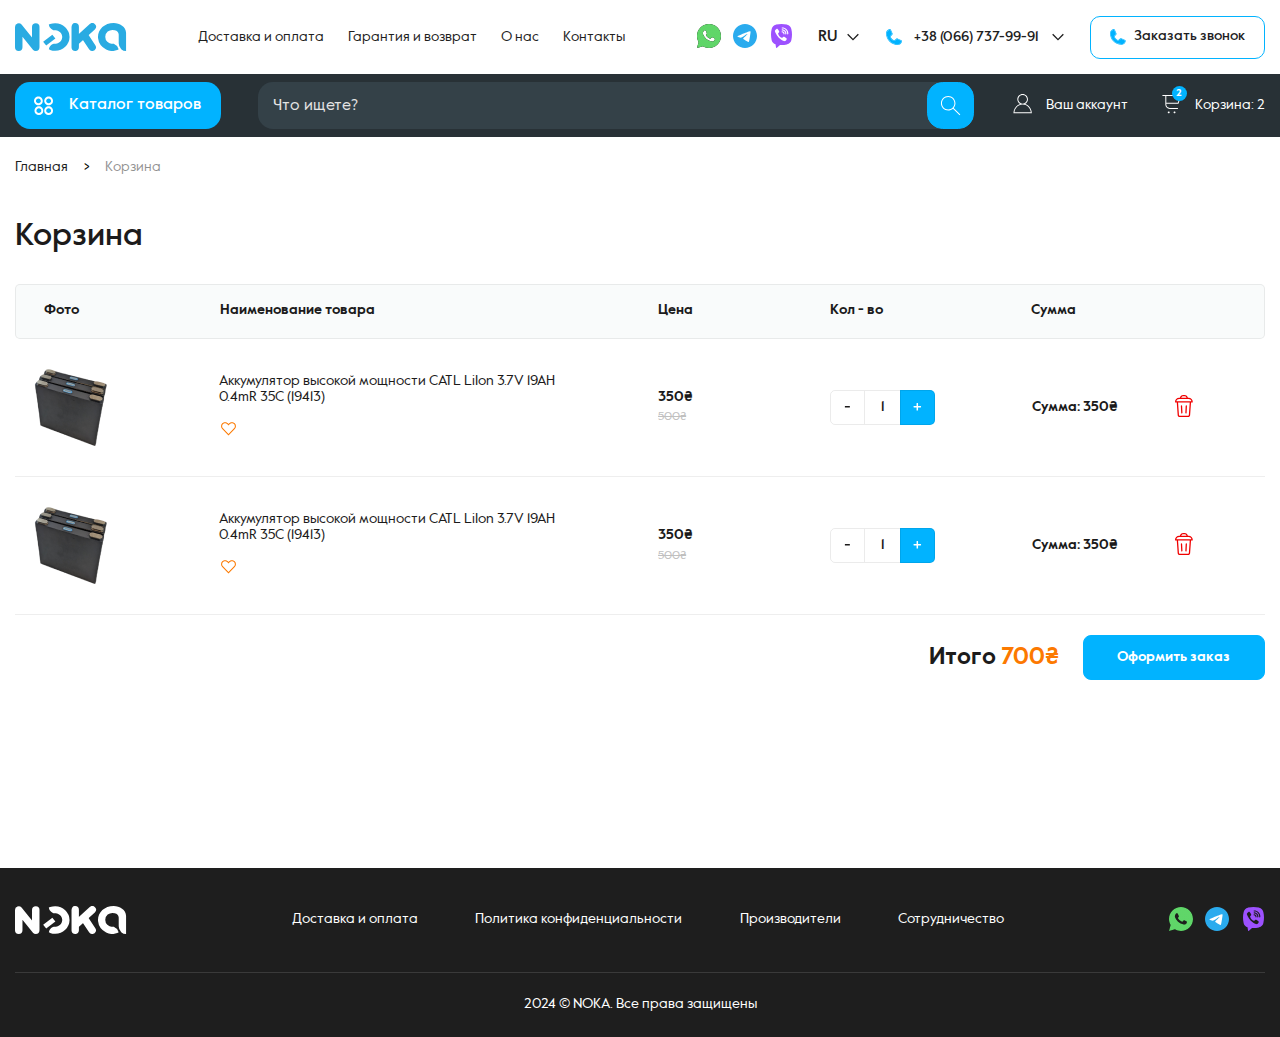
==== commit 5746148d: "Add files via upload" ====
--- a/basket.html
+++ b/basket.html
@@ -19,127 +19,186 @@
                     <a class="header-top__logo logo" href="#">
                         <img class="logo__img" src="images/logo.svg" alt="logo">
                     </a>
-                    <nav class="header-top__menu menu">
-                        <ul class="menu__list menu-list">
-                            <li class="menu-list__item">
-                                <a class="menu-list__link" href="#">
-                                    Доставка и оплата
-                                </a>
-                            </li>
-                            <li class="menu-list__item">
-                                <a class="menu-list__link" href="#">
-                                    Гарантия и возврат
-                                </a>
-                            </li>
-                            <li class="menu-list__item">
-                                <a class="menu-list__link" href="#">
-                                    О нас
-                                </a>
-                            </li>
-                            <li class="menu-list__item">
-                                <a class="menu-list__link" href="#">
-                                    Контакты
-                                </a>
-                            </li>
-                        </ul>
-                    </nav>
-                    <div class="header-top__socials socials">
-                        <ul class="socials__list socials-list">
-                            <li class="socials-list__item">
-                                <a class="socials-list__link" href="#">
-                                    <svg width="24" height="24" viewBox="0 0 24 24" fill="none"
-                                        xmlns="http://www.w3.org/2000/svg">
-                                        <g clip-path="url(#clip0_2297_2836)">
-                                            <path
-                                                d="M12 0C8.81813 0 5.76375 1.26506 3.51562 3.51469C1.2652 5.76522 0.000643966 8.81734 0 12C0 15.1813 1.26562 18.2357 3.51562 20.4853C5.76375 22.7349 8.81813 24 12 24C15.1819 24 18.2363 22.7349 20.4844 20.4853C22.7344 18.2357 24 15.1813 24 12C24 8.81869 22.7344 5.76431 20.4844 3.51469C18.2363 1.26506 15.1819 0 12 0Z"
-                                                fill="url(#paint0_linear_2297_2836)" />
-                                            <path
-                                                d="M5.43087 11.873C8.92962 10.349 11.2621 9.3443 12.4284 8.8588C15.7621 7.47261 16.454 7.23186 16.9059 7.2237C17.0052 7.22211 17.2265 7.24667 17.3709 7.36339C17.4909 7.46183 17.5246 7.59495 17.5415 7.68842C17.5565 7.7818 17.5771 7.99461 17.5602 8.16074C17.3802 10.0582 16.5984 14.6629 16.2009 16.7882C16.034 17.6874 15.7021 17.9889 15.3815 18.0184C14.684 18.0825 14.1552 17.5579 13.4802 17.1155C12.4246 16.4231 11.8284 15.9922 10.8027 15.3167C9.61774 14.5359 10.3865 14.1067 11.0615 13.4055C11.2377 13.2219 14.309 10.4291 14.3671 10.1758C14.3746 10.1441 14.3821 10.026 14.3109 9.96373C14.2415 9.9013 14.1384 9.92267 14.0634 9.93955C13.9565 9.96355 12.2709 11.0788 9.00087 13.2851C8.52274 13.614 8.08962 13.7743 7.69962 13.7659C7.27212 13.7567 6.44712 13.5236 5.83399 13.3245C5.08399 13.0802 4.48587 12.951 4.53837 12.536C4.56462 12.32 4.86274 12.099 5.43087 11.873Z"
-                                                fill="white" />
-                                        </g>
-                                        <defs>
-                                            <linearGradient id="paint0_linear_2297_2836" x1="1200" y1="0" x2="1200"
-                                                y2="2400" gradientUnits="userSpaceOnUse">
-                                                <stop stop-color="#2AABEE" />
-                                                <stop offset="1" stop-color="#229ED9" />
-                                            </linearGradient>
-                                            <clipPath id="clip0_2297_2836">
-                                                <rect width="24" height="24" fill="white" />
-                                            </clipPath>
-                                        </defs>
-                                    </svg>
-                                </a>
-                            </li>
-                            <li class="socials-list__item">
-                                <a class="socials-list__link" href="#">
-                                    <svg width="24" height="24" viewBox="0 0 24 24" fill="none"
-                                        xmlns="http://www.w3.org/2000/svg">
-                                        <path fill-rule="evenodd" clip-rule="evenodd"
-                                            d="M17.8366 0.618345C14.3219 -0.206115 10.6771 -0.206115 7.16239 0.618345L6.78369 0.706268C5.79505 0.938222 4.88704 1.45324 4.16052 2.19412C3.43401 2.935 2.91743 3.87272 2.66819 4.90313C1.77727 8.58714 1.77727 12.4463 2.66819 16.1303C2.90588 17.113 3.38695 18.0123 4.06262 18.737C4.73829 19.4617 5.58454 19.986 6.51558 20.2569L7.03504 23.5112C7.05162 23.6145 7.0943 23.7113 7.15863 23.7915C7.22296 23.8716 7.3066 23.9322 7.40082 23.9669C7.49504 24.0016 7.59641 24.0092 7.69436 23.9888C7.79232 23.9685 7.88329 23.9209 7.95779 23.8511L11.0087 20.9872C13.2989 21.1339 15.5974 20.9417 17.8366 20.4163L18.2164 20.3284C19.205 20.0964 20.113 19.5814 20.8395 18.8405C21.5661 18.0996 22.0826 17.1619 22.3319 16.1315C23.2227 12.4475 23.2227 8.58832 22.3319 4.9043C22.0825 3.87375 21.5658 2.93592 20.8391 2.19503C20.1124 1.45414 19.2041 0.939201 18.2153 0.70744L17.8366 0.618345ZM8.10525 4.80817C7.89763 4.77646 7.68592 4.82032 7.50535 4.93244H7.48971C7.07079 5.19035 6.6932 5.51508 6.37147 5.89725C6.10336 6.22198 5.95813 6.55022 5.92015 6.86675C5.8978 7.05432 5.91344 7.24423 5.96595 7.42359L5.98606 7.43532C6.28768 8.36496 6.68091 9.25943 7.16128 10.1011C7.78067 11.2834 8.54289 12.3768 9.42905 13.3543L9.45586 13.3942L9.49831 13.427L9.524 13.4586L9.55528 13.4868C10.49 14.4195 11.5344 15.2232 12.6631 15.8783C13.9534 16.6157 14.7365 16.9638 15.2068 17.1092V17.1162C15.3442 17.1608 15.4694 17.1807 15.5956 17.1807C15.9961 17.1497 16.3752 16.9788 16.6725 16.6954C17.0356 16.3578 17.3428 15.9603 17.5819 15.5184V15.5102C17.8064 15.0647 17.7304 14.645 17.4065 14.3601C16.7557 13.7635 16.0521 13.2335 15.3051 12.7775C14.8047 12.4927 14.2964 12.665 14.0908 12.9534L13.6518 13.5348C13.4261 13.8232 13.0173 13.7834 13.0173 13.7834L13.0061 13.7904C9.95522 12.9733 9.14083 9.73187 9.14083 9.73187C9.14083 9.73187 9.10285 9.29108 9.38548 9.066L9.93511 8.60176C10.1987 8.37668 10.382 7.84445 10.0993 7.31926C9.66767 6.53471 9.16366 5.79652 8.59455 5.11532C8.47043 4.955 8.29635 4.84581 8.10302 4.807L8.10525 4.80817ZM13.2597 3.39906C13.1115 3.39906 12.9695 3.46082 12.8647 3.57074C12.76 3.68067 12.7011 3.82976 12.7011 3.98521C12.7011 4.14067 12.76 4.28976 12.8647 4.39969C12.9695 4.50961 13.1115 4.57137 13.2597 4.57137C14.6729 4.57137 15.8458 5.05553 16.7742 5.984C17.2512 6.49161 17.6232 7.093 17.8667 7.75184C18.1114 8.41185 18.2231 9.11641 18.194 9.82214C18.191 9.89911 18.2024 9.97597 18.2276 10.0483C18.2528 10.1207 18.2914 10.1871 18.3411 10.2438C18.4414 10.3584 18.581 10.4264 18.7291 10.4329C18.8773 10.4394 19.0218 10.3839 19.131 10.2786C19.2401 10.1733 19.3049 10.0268 19.3112 9.87137C19.3458 9.00326 19.2085 8.13705 18.9079 7.32746C18.606 6.51404 18.1482 5.7743 17.5629 5.15401L17.5517 5.14228C16.3999 3.98756 14.9421 3.39906 13.2597 3.39906ZM13.2217 5.32633C13.0736 5.32633 12.9315 5.38809 12.8267 5.49802C12.722 5.60794 12.6631 5.75703 12.6631 5.91249C12.6631 6.06795 12.722 6.21704 12.8267 6.32696C12.9315 6.43689 13.0736 6.49864 13.2217 6.49864H13.2407C14.2595 6.57484 15.0013 6.93122 15.5208 7.51621C16.0536 8.11877 16.3296 8.86788 16.3083 9.794C16.3049 9.94946 16.3605 10.1 16.4628 10.2124C16.5652 10.3249 16.7059 10.3901 16.854 10.3936C17.0022 10.3972 17.1456 10.3389 17.2528 10.2315C17.3599 10.1241 17.422 9.97642 17.4255 9.82096C17.4523 8.60528 17.0791 7.55606 16.3396 6.71904V6.71669C15.5833 5.8656 14.5455 5.41543 13.2965 5.32751L13.2776 5.32516L13.2217 5.32633ZM13.2005 7.28995C13.1257 7.28303 13.0504 7.29198 12.979 7.31628C12.9076 7.34058 12.8417 7.37973 12.785 7.43138C12.7284 7.48303 12.6822 7.54612 12.6493 7.6169C12.6164 7.68768 12.5975 7.7647 12.5936 7.84334C12.5897 7.92198 12.6009 8.00064 12.6266 8.07462C12.6523 8.14861 12.692 8.2164 12.7432 8.27395C12.7944 8.3315 12.8562 8.37762 12.9247 8.40957C12.9933 8.44153 13.0674 8.45865 13.1424 8.45991C13.6093 8.48571 13.9076 8.63342 14.0953 8.83154C14.2841 9.03083 14.4248 9.35087 14.4505 9.85144C14.4519 9.9301 14.4684 10.0077 14.499 10.0795C14.5295 10.1513 14.5736 10.216 14.6284 10.2696C14.6833 10.3232 14.7479 10.3647 14.8184 10.3915C14.8889 10.4184 14.9638 10.43 15.0386 10.4259C15.1135 10.4217 15.1868 10.4018 15.2542 10.3672C15.3215 10.3327 15.3816 10.2843 15.4307 10.2249C15.4799 10.1655 15.5172 10.0963 15.5403 10.0215C15.5634 9.94664 15.572 9.86769 15.5654 9.78931C15.5297 9.08593 15.3197 8.4646 14.8896 8.0074C14.4572 7.5502 13.8685 7.32747 13.2005 7.28995Z"
-                                            fill="#9D51FF" />
-                                    </svg>
-                                </a>
-                            </li>
-                        </ul>
-                    </div>
-                    <div class="header-top__lang lang">
-                        <div class="lang__current">
-                            <span>
-                                RU
-                            </span>
-                            <svg width="16" height="16" viewBox="0 0 16 16" fill="none"
-                                xmlns="http://www.w3.org/2000/svg">
-                                <path
-                                    d="M13.8047 5.80495L12.862 4.86228L8.00002 9.72428L3.13802 4.86228L2.19535 5.80495L8.00002 11.6096L13.8047 5.80495Z"
-                                    fill="#1F1F1F" />
-                            </svg>
-                        </div>
-                        <ul class="lang__list">
-                            <li class="lang__list-item">
-                                <a class="lang__list-link" href="#">
-                                    EN
-                                </a>
-                            </li>
-                            <li class="lang__list-item">
-                                <a class="lang__list-link" href="#">
-                                    KZ
-                                </a>
-                            </li>
-                        </ul>
-                    </div>
-                    <div class="header-top__phone phone">
-                        <div class="phone__current">
-                            <svg width="16" height="16" viewBox="0 0 16 16" fill="none"
-                                xmlns="http://www.w3.org/2000/svg">
-                                <path
-                                    d="M15.3986 11.1775L11.4635 9.41661C11.311 9.35059 11.1444 9.32363 10.9788 9.33818C10.8132 9.35273 10.6538 9.40833 10.5152 9.49994C10.5041 9.50698 10.4935 9.51477 10.4835 9.52328L8.41679 11.285C8.3708 11.313 8.3186 11.3293 8.26482 11.3323C8.21103 11.3354 8.15733 11.3251 8.10846 11.3025C6.7551 10.6491 5.35425 9.25911 4.70091 7.92159C4.6778 7.87308 4.66707 7.81961 4.66969 7.76595C4.6723 7.71228 4.68819 7.66011 4.71591 7.61408L6.4826 5.51322C6.49093 5.50322 6.49843 5.49239 6.50593 5.48155C6.59726 5.34305 6.65269 5.18401 6.66724 5.01875C6.68179 4.85348 6.65499 4.6872 6.58927 4.53487L4.82508 0.606485C4.73991 0.407521 4.59249 0.241558 4.40496 0.133517C4.21743 0.0254766 3.99991 -0.018809 3.78506 0.00731059C2.73635 0.145579 1.77384 0.660872 1.0773 1.45694C0.380755 2.25302 -0.00218332 3.27542 9.36447e-06 4.3332C9.36447e-06 10.7666 5.23342 16 11.6668 16C12.7246 16.0022 13.747 15.6193 14.5431 14.9227C15.3392 14.2262 15.8545 13.2637 15.9927 12.215C16.0187 12.0011 15.9748 11.7846 15.8678 11.5976C15.7607 11.4107 15.5961 11.2633 15.3986 11.1775ZM15.3336 12.1316C15.2159 13.0198 14.7788 13.8346 14.1039 14.4239C13.4291 15.0132 12.5627 15.3365 11.6668 15.3334C5.60175 15.3334 0.666685 10.3983 0.666685 4.3332C0.663582 3.43731 0.986881 2.57096 1.57614 1.89612C2.16539 1.22129 2.98026 0.784165 3.8684 0.666486C3.88172 0.665686 3.89508 0.665686 3.9084 0.666486C3.97416 0.667047 4.03829 0.687047 4.09271 0.723971C4.14713 0.760894 4.18941 0.81309 4.21423 0.873989L5.97343 4.80238C5.99395 4.85039 6.00291 4.90255 5.99958 4.95466C5.99625 5.00677 5.98073 5.05737 5.95426 5.10238L4.1884 7.20241C4.18007 7.21324 4.17173 7.22324 4.16423 7.23491C4.07016 7.37878 4.01475 7.54446 4.00336 7.71598C3.99198 7.8875 4.025 8.05905 4.09923 8.21409C4.82341 9.69661 6.31676 11.1791 7.81595 11.9033C7.97205 11.9771 8.14458 12.0091 8.31676 11.9964C8.48893 11.9837 8.65488 11.9267 8.79846 11.8308L8.8293 11.8075L10.8985 10.0475C10.9428 10.0204 10.9928 10.0043 11.0445 10.0004C11.0963 9.99644 11.1482 10.0049 11.196 10.025L15.1302 11.7883C15.1966 11.8159 15.2523 11.8643 15.2889 11.9262C15.3256 11.9881 15.3412 12.0601 15.3336 12.1316Z"
-                                    fill="#01B3FF" />
-                                <path
-                                    d="M15.3336 12.1316C15.2159 13.0198 14.7788 13.8346 14.1039 14.4239C13.4291 15.0132 12.5627 15.3365 11.6668 15.3334C5.60175 15.3334 0.666685 10.3983 0.666685 4.3332C0.663582 3.43731 0.986881 2.57096 1.57614 1.89612C2.16539 1.22129 2.98026 0.784165 3.8684 0.666486C3.88172 0.665686 3.89508 0.665686 3.9084 0.666486C3.97416 0.667047 4.03829 0.687047 4.09271 0.723971C4.14713 0.760894 4.18941 0.81309 4.21423 0.873989L5.97343 4.80238C5.99395 4.85039 6.00291 4.90255 5.99958 4.95466C5.99625 5.00677 5.98073 5.05737 5.95426 5.10238L4.1884 7.20241C4.18007 7.21324 4.17173 7.22324 4.16423 7.23491C4.07016 7.37878 4.01475 7.54446 4.00336 7.71598C3.99198 7.8875 4.025 8.05905 4.09923 8.21409C4.82341 9.69661 6.31676 11.1791 7.81595 11.9033C7.97205 11.9771 8.14458 12.0091 8.31676 11.9964C8.48893 11.9837 8.65488 11.9267 8.79846 11.8308L8.8293 11.8075L10.8985 10.0475C10.9428 10.0204 10.9928 10.0043 11.0445 10.0004C11.0963 9.99644 11.1482 10.0049 11.196 10.025L15.1302 11.7883C15.1966 11.8159 15.2523 11.8643 15.2889 11.9262C15.3256 11.9881 15.3412 12.0601 15.3336 12.1316Z"
-                                    fill="#01B3FF" />
-                            </svg>
-                            <a class="phone__link" href="tel:+380667379991">
-                                +38 (066) 737-99-91
-                            </a>
-                            <svg width="16" height="16" viewBox="0 0 16 16" fill="none"
-                                xmlns="http://www.w3.org/2000/svg">
-                                <path
-                                    d="M13.8047 5.80495L12.862 4.86228L8.00002 9.72428L3.13802 4.86228L2.19535 5.80495L8.00002 11.6096L13.8047 5.80495Z"
-                                    fill="#1F1F1F" />
-                            </svg>
-                        </div>
-                        <ul class="phone__list">
-                            <li class="phone__list-item">
+                    <div class="header-top__wrapper">
+                        <nav class="header-top__menu menu">
+                            <ul class="menu__list menu-list">
+                                <li class="menu-list__item">
+                                    <a class="menu-list__link" href="#">
+                                        Доставка и оплата
+                                    </a>
+                                </li>
+                                <li class="menu-list__item">
+                                    <a class="menu-list__link" href="#">
+                                        Гарантия и возврат
+                                    </a>
+                                </li>
+                                <li class="menu-list__item">
+                                    <a class="menu-list__link" href="#">
+                                        О нас
+                                    </a>
+                                </li>
+                                <li class="menu-list__item">
+                                    <a class="menu-list__link" href="#">
+                                        Контакты
+                                    </a>
+                                </li>
+                            </ul>
+                        </nav>
+                        <div class="header-top__socials socials">
+                            <ul class="socials__list socials-list">
+                                <li class="socials-list__item">
+                                    <a class="socials-list__link" href="#">
+                                        <svg width="24" height="24" viewBox="0 0 24 24" fill="none"
+                                            xmlns="http://www.w3.org/2000/svg">
+                                            <path
+                                                d="M12 0C18.6276 0 24 5.3724 24 12C24 18.6276 18.6276 24 12 24C9.87932 24.0036 7.79591 23.4424 5.96401 22.374L0.00481854 24L1.62722 18.0384C0.557968 16.2059 -0.00369795 14.1216 1.83224e-05 12C1.83224e-05 5.3724 5.37242 0 12 0ZM7.91041 6.36L7.67041 6.3696C7.51524 6.38029 7.36363 6.42104 7.22401 6.4896C7.0939 6.56341 6.97509 6.65555 6.87121 6.7632C6.72721 6.89879 6.64561 7.01639 6.55801 7.13039C6.11416 7.70748 5.87518 8.41597 5.87881 9.14399C5.88121 9.73199 6.03481 10.3044 6.27481 10.8396C6.76561 11.922 7.57321 13.068 8.63881 14.13C8.89561 14.3856 9.14761 14.6424 9.41881 14.8812C10.7429 16.0469 12.3207 16.8876 14.0268 17.3364L14.7084 17.4408C14.9304 17.4528 15.1524 17.436 15.3756 17.4252C15.725 17.4068 16.0662 17.3122 16.3752 17.148C16.5322 17.0668 16.6856 16.9787 16.8348 16.884C16.8348 16.884 16.8856 16.8496 16.9848 16.776C17.1468 16.656 17.2464 16.5708 17.3808 16.4304C17.4816 16.3264 17.5656 16.2056 17.6328 16.068C17.7264 15.8724 17.82 15.4992 17.8584 15.1884C17.8872 14.9508 17.8788 14.8212 17.8752 14.7408C17.8704 14.6124 17.7636 14.4792 17.6472 14.4228L16.9488 14.1096C16.9488 14.1096 15.9048 13.6548 15.2664 13.3644C15.1996 13.3353 15.128 13.3186 15.0552 13.3152C14.9731 13.3066 14.8901 13.3158 14.8118 13.3421C14.7336 13.3684 14.6619 13.4112 14.6016 13.4676C14.5956 13.4652 14.5152 13.5336 13.6476 14.5848C13.5978 14.6517 13.5292 14.7023 13.4506 14.7301C13.3719 14.7578 13.2868 14.7616 13.206 14.7408C13.1278 14.7199 13.0512 14.6935 12.9768 14.6616C12.828 14.5992 12.7764 14.5752 12.6744 14.532C11.9855 14.2319 11.3477 13.8258 10.7844 13.3284C10.6332 13.1964 10.4928 13.0524 10.3488 12.9132C9.87675 12.461 9.46531 11.9496 9.12481 11.3916L9.05401 11.2776C9.00393 11.2005 8.96286 11.118 8.93161 11.0316C8.88601 10.8552 9.00481 10.7136 9.00481 10.7136C9.00481 10.7136 9.29641 10.3944 9.43201 10.2216C9.56401 10.0536 9.67561 9.89039 9.74761 9.77399C9.88921 9.54599 9.93361 9.31199 9.85921 9.13079C9.52321 8.30999 9.17601 7.49359 8.81761 6.68159C8.74681 6.52079 8.53681 6.40559 8.34601 6.38279C8.28121 6.37479 8.21641 6.3684 8.15161 6.3636C7.99049 6.35435 7.82892 6.35596 7.66801 6.3684L7.91041 6.36Z"
+                                                fill="black" />
+                                            <path
+                                                d="M12 0C18.6276 0 24 5.3724 24 12C24 18.6276 18.6276 24 12 24C9.87932 24.0036 7.79591 23.4424 5.96401 22.374L0.00481854 24L1.62722 18.0384C0.557968 16.2059 -0.00369795 14.1216 1.83224e-05 12C1.83224e-05 5.3724 5.37242 0 12 0ZM7.91041 6.36L7.67041 6.3696C7.51524 6.38029 7.36363 6.42104 7.22401 6.4896C7.0939 6.56341 6.97509 6.65555 6.87121 6.7632C6.72721 6.89879 6.64561 7.01639 6.55801 7.13039C6.11416 7.70748 5.87518 8.41597 5.87881 9.14399C5.88121 9.73199 6.03481 10.3044 6.27481 10.8396C6.76561 11.922 7.57321 13.068 8.63881 14.13C8.89561 14.3856 9.14761 14.6424 9.41881 14.8812C10.7429 16.0469 12.3207 16.8876 14.0268 17.3364L14.7084 17.4408C14.9304 17.4528 15.1524 17.436 15.3756 17.4252C15.725 17.4068 16.0662 17.3122 16.3752 17.148C16.5322 17.0668 16.6856 16.9787 16.8348 16.884C16.8348 16.884 16.8856 16.8496 16.9848 16.776C17.1468 16.656 17.2464 16.5708 17.3808 16.4304C17.4816 16.3264 17.5656 16.2056 17.6328 16.068C17.7264 15.8724 17.82 15.4992 17.8584 15.1884C17.8872 14.9508 17.8788 14.8212 17.8752 14.7408C17.8704 14.6124 17.7636 14.4792 17.6472 14.4228L16.9488 14.1096C16.9488 14.1096 15.9048 13.6548 15.2664 13.3644C15.1996 13.3353 15.128 13.3186 15.0552 13.3152C14.9731 13.3066 14.8901 13.3158 14.8118 13.3421C14.7336 13.3684 14.6619 13.4112 14.6016 13.4676C14.5956 13.4652 14.5152 13.5336 13.6476 14.5848C13.5978 14.6517 13.5292 14.7023 13.4506 14.7301C13.3719 14.7578 13.2868 14.7616 13.206 14.7408C13.1278 14.7199 13.0512 14.6935 12.9768 14.6616C12.828 14.5992 12.7764 14.5752 12.6744 14.532C11.9855 14.2319 11.3477 13.8258 10.7844 13.3284C10.6332 13.1964 10.4928 13.0524 10.3488 12.9132C9.87675 12.461 9.46531 11.9496 9.12481 11.3916L9.05401 11.2776C9.00393 11.2005 8.96286 11.118 8.93161 11.0316C8.88601 10.8552 9.00481 10.7136 9.00481 10.7136C9.00481 10.7136 9.29641 10.3944 9.43201 10.2216C9.56401 10.0536 9.67561 9.89039 9.74761 9.77399C9.88921 9.54599 9.93361 9.31199 9.85921 9.13079C9.52321 8.30999 9.17601 7.49359 8.81761 6.68159C8.74681 6.52079 8.53681 6.40559 8.34601 6.38279C8.28121 6.37479 8.21641 6.3684 8.15161 6.3636C7.99049 6.35435 7.82892 6.35596 7.66801 6.3684L7.91041 6.36Z"
+                                                fill="url(#paint0_linear_2297_2841)" />
+                                            <defs>
+                                                <linearGradient id="paint0_linear_2297_2841" x1="1200" y1="2400"
+                                                    x2="1200" y2="0" gradientUnits="userSpaceOnUse">
+                                                    <stop stop-color="#1FAF38" />
+                                                    <stop offset="1" stop-color="#60D669" />
+                                                </linearGradient>
+                                            </defs>
+                                        </svg>
+                                    </a>
+                                </li>
+                                <li class="socials-list__item">
+                                    <a class="socials-list__link" href="#">
+                                        <svg width="24" height="24" viewBox="0 0 24 24" fill="none"
+                                            xmlns="http://www.w3.org/2000/svg">
+                                            <g clip-path="url(#clip0_2297_2836)">
+                                                <path
+                                                    d="M12 0C8.81813 0 5.76375 1.26506 3.51562 3.51469C1.2652 5.76522 0.000643966 8.81734 0 12C0 15.1813 1.26562 18.2357 3.51562 20.4853C5.76375 22.7349 8.81813 24 12 24C15.1819 24 18.2363 22.7349 20.4844 20.4853C22.7344 18.2357 24 15.1813 24 12C24 8.81869 22.7344 5.76431 20.4844 3.51469C18.2363 1.26506 15.1819 0 12 0Z"
+                                                    fill="url(#paint0_linear_2297_2836)" />
+                                                <path
+                                                    d="M5.43087 11.873C8.92962 10.349 11.2621 9.3443 12.4284 8.8588C15.7621 7.47261 16.454 7.23186 16.9059 7.2237C17.0052 7.22211 17.2265 7.24667 17.3709 7.36339C17.4909 7.46183 17.5246 7.59495 17.5415 7.68842C17.5565 7.7818 17.5771 7.99461 17.5602 8.16074C17.3802 10.0582 16.5984 14.6629 16.2009 16.7882C16.034 17.6874 15.7021 17.9889 15.3815 18.0184C14.684 18.0825 14.1552 17.5579 13.4802 17.1155C12.4246 16.4231 11.8284 15.9922 10.8027 15.3167C9.61774 14.5359 10.3865 14.1067 11.0615 13.4055C11.2377 13.2219 14.309 10.4291 14.3671 10.1758C14.3746 10.1441 14.3821 10.026 14.3109 9.96373C14.2415 9.9013 14.1384 9.92267 14.0634 9.93955C13.9565 9.96355 12.2709 11.0788 9.00087 13.2851C8.52274 13.614 8.08962 13.7743 7.69962 13.7659C7.27212 13.7567 6.44712 13.5236 5.83399 13.3245C5.08399 13.0802 4.48587 12.951 4.53837 12.536C4.56462 12.32 4.86274 12.099 5.43087 11.873Z"
+                                                    fill="white" />
+                                            </g>
+                                            <defs>
+                                                <linearGradient id="paint0_linear_2297_2836" x1="1200" y1="0" x2="1200"
+                                                    y2="2400" gradientUnits="userSpaceOnUse">
+                                                    <stop stop-color="#2AABEE" />
+                                                    <stop offset="1" stop-color="#229ED9" />
+                                                </linearGradient>
+                                                <clipPath id="clip0_2297_2836">
+                                                    <rect width="24" height="24" fill="white" />
+                                                </clipPath>
+                                            </defs>
+                                        </svg>
+                                    </a>
+                                </li>
+                                <li class="socials-list__item">
+                                    <a class="socials-list__link" href="#">
+                                        <svg width="24" height="24" viewBox="0 0 24 24" fill="none"
+                                            xmlns="http://www.w3.org/2000/svg">
+                                            <path fill-rule="evenodd" clip-rule="evenodd"
+                                                d="M17.8366 0.618345C14.3219 -0.206115 10.6771 -0.206115 7.16239 0.618345L6.78369 0.706268C5.79505 0.938222 4.88704 1.45324 4.16052 2.19412C3.43401 2.935 2.91743 3.87272 2.66819 4.90313C1.77727 8.58714 1.77727 12.4463 2.66819 16.1303C2.90588 17.113 3.38695 18.0123 4.06262 18.737C4.73829 19.4617 5.58454 19.986 6.51558 20.2569L7.03504 23.5112C7.05162 23.6145 7.0943 23.7113 7.15863 23.7915C7.22296 23.8716 7.3066 23.9322 7.40082 23.9669C7.49504 24.0016 7.59641 24.0092 7.69436 23.9888C7.79232 23.9685 7.88329 23.9209 7.95779 23.8511L11.0087 20.9872C13.2989 21.1339 15.5974 20.9417 17.8366 20.4163L18.2164 20.3284C19.205 20.0964 20.113 19.5814 20.8395 18.8405C21.5661 18.0996 22.0826 17.1619 22.3319 16.1315C23.2227 12.4475 23.2227 8.58832 22.3319 4.9043C22.0825 3.87375 21.5658 2.93592 20.8391 2.19503C20.1124 1.45414 19.2041 0.939201 18.2153 0.70744L17.8366 0.618345ZM8.10525 4.80817C7.89763 4.77646 7.68592 4.82032 7.50535 4.93244H7.48971C7.07079 5.19035 6.6932 5.51508 6.37147 5.89725C6.10336 6.22198 5.95813 6.55022 5.92015 6.86675C5.8978 7.05432 5.91344 7.24423 5.96595 7.42359L5.98606 7.43532C6.28768 8.36496 6.68091 9.25943 7.16128 10.1011C7.78067 11.2834 8.54289 12.3768 9.42905 13.3543L9.45586 13.3942L9.49831 13.427L9.524 13.4586L9.55528 13.4868C10.49 14.4195 11.5344 15.2232 12.6631 15.8783C13.9534 16.6157 14.7365 16.9638 15.2068 17.1092V17.1162C15.3442 17.1608 15.4694 17.1807 15.5956 17.1807C15.9961 17.1497 16.3752 16.9788 16.6725 16.6954C17.0356 16.3578 17.3428 15.9603 17.5819 15.5184V15.5102C17.8064 15.0647 17.7304 14.645 17.4065 14.3601C16.7557 13.7635 16.0521 13.2335 15.3051 12.7775C14.8047 12.4927 14.2964 12.665 14.0908 12.9534L13.6518 13.5348C13.4261 13.8232 13.0173 13.7834 13.0173 13.7834L13.0061 13.7904C9.95522 12.9733 9.14083 9.73187 9.14083 9.73187C9.14083 9.73187 9.10285 9.29108 9.38548 9.066L9.93511 8.60176C10.1987 8.37668 10.382 7.84445 10.0993 7.31926C9.66767 6.53471 9.16366 5.79652 8.59455 5.11532C8.47043 4.955 8.29635 4.84581 8.10302 4.807L8.10525 4.80817ZM13.2597 3.39906C13.1115 3.39906 12.9695 3.46082 12.8647 3.57074C12.76 3.68067 12.7011 3.82976 12.7011 3.98521C12.7011 4.14067 12.76 4.28976 12.8647 4.39969C12.9695 4.50961 13.1115 4.57137 13.2597 4.57137C14.6729 4.57137 15.8458 5.05553 16.7742 5.984C17.2512 6.49161 17.6232 7.093 17.8667 7.75184C18.1114 8.41185 18.2231 9.11641 18.194 9.82214C18.191 9.89911 18.2024 9.97597 18.2276 10.0483C18.2528 10.1207 18.2914 10.1871 18.3411 10.2438C18.4414 10.3584 18.581 10.4264 18.7291 10.4329C18.8773 10.4394 19.0218 10.3839 19.131 10.2786C19.2401 10.1733 19.3049 10.0268 19.3112 9.87137C19.3458 9.00326 19.2085 8.13705 18.9079 7.32746C18.606 6.51404 18.1482 5.7743 17.5629 5.15401L17.5517 5.14228C16.3999 3.98756 14.9421 3.39906 13.2597 3.39906ZM13.2217 5.32633C13.0736 5.32633 12.9315 5.38809 12.8267 5.49802C12.722 5.60794 12.6631 5.75703 12.6631 5.91249C12.6631 6.06795 12.722 6.21704 12.8267 6.32696C12.9315 6.43689 13.0736 6.49864 13.2217 6.49864H13.2407C14.2595 6.57484 15.0013 6.93122 15.5208 7.51621C16.0536 8.11877 16.3296 8.86788 16.3083 9.794C16.3049 9.94946 16.3605 10.1 16.4628 10.2124C16.5652 10.3249 16.7059 10.3901 16.854 10.3936C17.0022 10.3972 17.1456 10.3389 17.2528 10.2315C17.3599 10.1241 17.422 9.97642 17.4255 9.82096C17.4523 8.60528 17.0791 7.55606 16.3396 6.71904V6.71669C15.5833 5.8656 14.5455 5.41543 13.2965 5.32751L13.2776 5.32516L13.2217 5.32633ZM13.2005 7.28995C13.1257 7.28303 13.0504 7.29198 12.979 7.31628C12.9076 7.34058 12.8417 7.37973 12.785 7.43138C12.7284 7.48303 12.6822 7.54612 12.6493 7.6169C12.6164 7.68768 12.5975 7.7647 12.5936 7.84334C12.5897 7.92198 12.6009 8.00064 12.6266 8.07462C12.6523 8.14861 12.692 8.2164 12.7432 8.27395C12.7944 8.3315 12.8562 8.37762 12.9247 8.40957C12.9933 8.44153 13.0674 8.45865 13.1424 8.45991C13.6093 8.48571 13.9076 8.63342 14.0953 8.83154C14.2841 9.03083 14.4248 9.35087 14.4505 9.85144C14.4519 9.9301 14.4684 10.0077 14.499 10.0795C14.5295 10.1513 14.5736 10.216 14.6284 10.2696C14.6833 10.3232 14.7479 10.3647 14.8184 10.3915C14.8889 10.4184 14.9638 10.43 15.0386 10.4259C15.1135 10.4217 15.1868 10.4018 15.2542 10.3672C15.3215 10.3327 15.3816 10.2843 15.4307 10.2249C15.4799 10.1655 15.5172 10.0963 15.5403 10.0215C15.5634 9.94664 15.572 9.86769 15.5654 9.78931C15.5297 9.08593 15.3197 8.4646 14.8896 8.0074C14.4572 7.5502 13.8685 7.32747 13.2005 7.28995Z"
+                                                fill="#9D51FF" />
+                                        </svg>
+                                    </a>
+                                </li>
+                            </ul>
+                        </div>
+                        <div class="header-top__lang lang">
+                            <div class="lang__current">
+                                <span>
+                                    RU
+                                </span>
+                                <svg width="16" height="16" viewBox="0 0 16 16" fill="none"
+                                    xmlns="http://www.w3.org/2000/svg">
+                                    <path
+                                        d="M13.8047 5.80495L12.862 4.86228L8.00002 9.72428L3.13802 4.86228L2.19535 5.80495L8.00002 11.6096L13.8047 5.80495Z"
+                                        fill="#1F1F1F" />
+                                </svg>
+                            </div>
+                            <ul class="lang__list">
+                                <li class="lang__list-item">
+                                    <a class="lang__list-link" href="#">
+                                        EN
+                                    </a>
+                                </li>
+                                <li class="lang__list-item">
+                                    <a class="lang__list-link" href="#">
+                                        KZ
+                                    </a>
+                                </li>
+                            </ul>
+                        </div>
+                        <div class="header-top__phone phone">
+                            <div class="phone__current">
+                                <svg width="16" height="16" viewBox="0 0 16 16" fill="none"
+                                    xmlns="http://www.w3.org/2000/svg">
+                                    <path
+                                        d="M15.3986 11.1775L11.4635 9.41661C11.311 9.35059 11.1444 9.32363 10.9788 9.33818C10.8132 9.35273 10.6538 9.40833 10.5152 9.49994C10.5041 9.50698 10.4935 9.51477 10.4835 9.52328L8.41679 11.285C8.3708 11.313 8.3186 11.3293 8.26482 11.3323C8.21103 11.3354 8.15733 11.3251 8.10846 11.3025C6.7551 10.6491 5.35425 9.25911 4.70091 7.92159C4.6778 7.87308 4.66707 7.81961 4.66969 7.76595C4.6723 7.71228 4.68819 7.66011 4.71591 7.61408L6.4826 5.51322C6.49093 5.50322 6.49843 5.49239 6.50593 5.48155C6.59726 5.34305 6.65269 5.18401 6.66724 5.01875C6.68179 4.85348 6.65499 4.6872 6.58927 4.53487L4.82508 0.606485C4.73991 0.407521 4.59249 0.241558 4.40496 0.133517C4.21743 0.0254766 3.99991 -0.018809 3.78506 0.00731059C2.73635 0.145579 1.77384 0.660872 1.0773 1.45694C0.380755 2.25302 -0.00218332 3.27542 9.36447e-06 4.3332C9.36447e-06 10.7666 5.23342 16 11.6668 16C12.7246 16.0022 13.747 15.6193 14.5431 14.9227C15.3392 14.2262 15.8545 13.2637 15.9927 12.215C16.0187 12.0011 15.9748 11.7846 15.8678 11.5976C15.7607 11.4107 15.5961 11.2633 15.3986 11.1775ZM15.3336 12.1316C15.2159 13.0198 14.7788 13.8346 14.1039 14.4239C13.4291 15.0132 12.5627 15.3365 11.6668 15.3334C5.60175 15.3334 0.666685 10.3983 0.666685 4.3332C0.663582 3.43731 0.986881 2.57096 1.57614 1.89612C2.16539 1.22129 2.98026 0.784165 3.8684 0.666486C3.88172 0.665686 3.89508 0.665686 3.9084 0.666486C3.97416 0.667047 4.03829 0.687047 4.09271 0.723971C4.14713 0.760894 4.18941 0.81309 4.21423 0.873989L5.97343 4.80238C5.99395 4.85039 6.00291 4.90255 5.99958 4.95466C5.99625 5.00677 5.98073 5.05737 5.95426 5.10238L4.1884 7.20241C4.18007 7.21324 4.17173 7.22324 4.16423 7.23491C4.07016 7.37878 4.01475 7.54446 4.00336 7.71598C3.99198 7.8875 4.025 8.05905 4.09923 8.21409C4.82341 9.69661 6.31676 11.1791 7.81595 11.9033C7.97205 11.9771 8.14458 12.0091 8.31676 11.9964C8.48893 11.9837 8.65488 11.9267 8.79846 11.8308L8.8293 11.8075L10.8985 10.0475C10.9428 10.0204 10.9928 10.0043 11.0445 10.0004C11.0963 9.99644 11.1482 10.0049 11.196 10.025L15.1302 11.7883C15.1966 11.8159 15.2523 11.8643 15.2889 11.9262C15.3256 11.9881 15.3412 12.0601 15.3336 12.1316Z"
+                                        fill="#01B3FF" />
+                                    <path
+                                        d="M15.3336 12.1316C15.2159 13.0198 14.7788 13.8346 14.1039 14.4239C13.4291 15.0132 12.5627 15.3365 11.6668 15.3334C5.60175 15.3334 0.666685 10.3983 0.666685 4.3332C0.663582 3.43731 0.986881 2.57096 1.57614 1.89612C2.16539 1.22129 2.98026 0.784165 3.8684 0.666486C3.88172 0.665686 3.89508 0.665686 3.9084 0.666486C3.97416 0.667047 4.03829 0.687047 4.09271 0.723971C4.14713 0.760894 4.18941 0.81309 4.21423 0.873989L5.97343 4.80238C5.99395 4.85039 6.00291 4.90255 5.99958 4.95466C5.99625 5.00677 5.98073 5.05737 5.95426 5.10238L4.1884 7.20241C4.18007 7.21324 4.17173 7.22324 4.16423 7.23491C4.07016 7.37878 4.01475 7.54446 4.00336 7.71598C3.99198 7.8875 4.025 8.05905 4.09923 8.21409C4.82341 9.69661 6.31676 11.1791 7.81595 11.9033C7.97205 11.9771 8.14458 12.0091 8.31676 11.9964C8.48893 11.9837 8.65488 11.9267 8.79846 11.8308L8.8293 11.8075L10.8985 10.0475C10.9428 10.0204 10.9928 10.0043 11.0445 10.0004C11.0963 9.99644 11.1482 10.0049 11.196 10.025L15.1302 11.7883C15.1966 11.8159 15.2523 11.8643 15.2889 11.9262C15.3256 11.9881 15.3412 12.0601 15.3336 12.1316Z"
+                                        fill="#01B3FF" />
+                                </svg>
                                 <a class="phone__link" href="tel:+380667379991">
                                     +38 (066) 737-99-91
                                 </a>
-                            </li>
-                            <li class="phone__list-item">
-                                <a class="phone__link" href="tel:+380667379991">
-                                    +38 (066) 737-99-91
-                                </a>
-                            </li>
-                        </ul>
+                                <svg width="16" height="16" viewBox="0 0 16 16" fill="none"
+                                    xmlns="http://www.w3.org/2000/svg">
+                                    <path
+                                        d="M13.8047 5.80495L12.862 4.86228L8.00002 9.72428L3.13802 4.86228L2.19535 5.80495L8.00002 11.6096L13.8047 5.80495Z"
+                                        fill="#1F1F1F" />
+                                </svg>
+                            </div>
+                            <ul class="phone__list">
+                                <li class="phone__list-item">
+                                    <a class="phone__link" href="tel:+380667379991">
+                                        +38 (066) 737-99-91
+                                    </a>
+                                </li>
+                                <li class="phone__list-item">
+                                    <a class="phone__link" href="tel:+380667379991">
+                                        +38 (066) 737-99-91
+                                    </a>
+                                </li>
+                            </ul>
+                        </div>
+                        <div class="header-top__user-nav user-nav">
+                            <a class="user-nav__link user-nav__link--user" href="#">
+                                <div class="user-nav__icon">
+                                    <svg width="24" height="24" viewBox="0 0 24 24" fill="none"
+                                        xmlns="http://www.w3.org/2000/svg">
+                                        <path
+                                            d="M14.5445 12.3735C16.3 11.4545 17.5 9.619 17.5 7.5C17.5 4.4625 15.0375 2 12 2C8.9625 2 6.5 4.4625 6.5 7.5C6.5 9.619 7.7 11.4545 9.4555 12.3735C5.445 13.545 2.5 17.4045 2.5 22H21.5C21.5 17.4045 18.555 13.545 14.5445 12.3735ZM7.5 7.5C7.5 5.0185 9.5185 3 12 3C14.4815 3 16.5 5.0185 16.5 7.5C16.5 9.9815 14.4815 12 12 12C9.5185 12 7.5 9.9815 7.5 7.5ZM12 13C16.3675 13 19.9765 16.5065 20.448 21H3.552C4.0235 16.5065 7.6325 13 12 13Z"
+                                            fill="white" />
+                                    </svg>
+                                </div>
+                                <span>
+                                    Ваш аккаунт
+                                </span>
+                            </a>
+                            <a class="user-nav__link user-nav__link--basket" href="#">
+                                <div class="user-nav__icon">
+                                    <svg width="24" height="24" viewBox="0 0 24 24" fill="none"
+                                        xmlns="http://www.w3.org/2000/svg">
+                                        <path
+                                            d="M2.5 3V4H5.5V13C5.5 15.481 7.5185 17.5 10 17.5H18.5V16.5H10C8.0705 16.5 6.5 14.93 6.5 13V12H19.088L22 3H2.5ZM20.6255 4L18.361 11H6.5V4H20.6255Z"
+                                            fill="white" />
+                                        <path
+                                            d="M9 22C9.55228 22 10 21.5523 10 21C10 20.4477 9.55228 20 9 20C8.44772 20 8 20.4477 8 21C8 21.5523 8.44772 22 9 22Z"
+                                            fill="white" />
+                                        <path
+                                            d="M15 22C15.5523 22 16 21.5523 16 21C16 20.4477 15.5523 20 15 20C14.4477 20 14 20.4477 14 21C14 21.5523 14.4477 22 15 22Z"
+                                            fill="white" />
+                                    </svg>
+                                    <span>
+                                        2
+                                    </span>
+                                </div>
+                                <span>
+                                    Корзина: 2
+                                </span>
+                            </a>
+                        </div>
                     </div>
                     <a class="header-top__call call" href="#">
                         <svg width="16" height="16" viewBox="0 0 16 16" fill="none" xmlns="http://www.w3.org/2000/svg">
@@ -154,6 +213,11 @@
                             Заказать звонок
                         </span>
                     </a>
+                    <div class="header-top__burger burger">
+                        <span></span>
+                        <span></span>
+                        <span></span>
+                    </div>
                 </div>
             </div>
         </div>
@@ -313,6 +377,9 @@
                                     </button>
                                 </div>
                                 <div class="basket-item__sum">
+                                    <span>
+                                        Сумма:
+                                    </span>
                                     350₴
                                 </div>
                                 <button class="basket-item__del">
@@ -375,6 +442,9 @@
                                     </button>
                                 </div>
                                 <div class="basket-item__sum">
+                                    <span>
+                                        Сумма:
+                                    </span>
                                     350₴
                                 </div>
                                 <button class="basket-item__del" type="button">
--- a/css/style.min.css
+++ b/css/style.min.css
@@ -1 +1 @@
-@font-face{font-family:"Value Sans Pro";src:url("../fonts/ValueSansPro-Regular.eot");src:local("Value Sans Pro Regular"),local("ValueSansPro-Regular"),url("../fonts/ValueSansPro-Regular.eot?#iefix") format("embedded-opentype"),url("../fonts/ValueSansPro-Regular.woff2") format("woff2"),url("../fonts/ValueSansPro-Regular.woff") format("woff"),url("../fonts/ValueSansPro-Regular.ttf") format("truetype");font-weight:normal;font-style:normal}@font-face{font-family:"Value Sans Pro";src:url("../fonts/ValueSansPro-MediumItalic.eot");src:local("Value Sans Pro Medium Italic"),local("ValueSansPro-MediumItalic"),url("../fonts/ValueSansPro-MediumItalic.eot?#iefix") format("embedded-opentype"),url("../fonts/ValueSansPro-MediumItalic.woff2") format("woff2"),url("../fonts/ValueSansPro-MediumItalic.woff") format("woff"),url("../fonts/ValueSansPro-MediumItalic.ttf") format("truetype");font-weight:500;font-style:italic}@font-face{font-family:"Value Sans Pro";src:url("../fonts/ValueSansPro-Italic.eot");src:local("Value Sans Pro Italic"),local("ValueSansPro-Italic"),url("../fonts/ValueSansPro-Italic.eot?#iefix") format("embedded-opentype"),url("../fonts/ValueSansPro-Italic.woff2") format("woff2"),url("../fonts/ValueSansPro-Italic.woff") format("woff"),url("../fonts/ValueSansPro-Italic.ttf") format("truetype");font-weight:normal;font-style:italic}@font-face{font-family:"Value Sans Pro";src:url("../fonts/ValueSansPro-Bold.eot");src:local("Value Sans Pro Bold"),local("ValueSansPro-Bold"),url("../fonts/ValueSansPro-Bold.eot?#iefix") format("embedded-opentype"),url("../fonts/ValueSansPro-Bold.woff2") format("woff2"),url("../fonts/ValueSansPro-Bold.woff") format("woff"),url("../fonts/ValueSansPro-Bold.ttf") format("truetype");font-weight:bold;font-style:normal}@font-face{font-family:"Value Sans Pro";src:url("../fonts/ValueSansPro-BlackItalic.eot");src:local("Value Sans Pro Black Italic"),local("ValueSansPro-BlackItalic"),url("../fonts/ValueSansPro-BlackItalic.eot?#iefix") format("embedded-opentype"),url("../fonts/ValueSansPro-BlackItalic.woff2") format("woff2"),url("../fonts/ValueSansPro-BlackItalic.woff") format("woff"),url("../fonts/ValueSansPro-BlackItalic.ttf") format("truetype");font-weight:900;font-style:italic}@font-face{font-family:"Value Sans Pro";src:url("../fonts/ValueSansPro-Black.eot");src:local("Value Sans Pro Black"),local("ValueSansPro-Black"),url("../fonts/ValueSansPro-Black.eot?#iefix") format("embedded-opentype"),url("../fonts/ValueSansPro-Black.woff2") format("woff2"),url("../fonts/ValueSansPro-Black.woff") format("woff"),url("../fonts/ValueSansPro-Black.ttf") format("truetype");font-weight:900;font-style:normal}@font-face{font-family:"Value Sans Pro";src:url("../fonts/ValueSansPro-Medium.eot");src:local("Value Sans Pro Medium"),local("ValueSansPro-Medium"),url("../fonts/ValueSansPro-Medium.eot?#iefix") format("embedded-opentype"),url("../fonts/ValueSansPro-Medium.woff2") format("woff2"),url("../fonts/ValueSansPro-Medium.woff") format("woff"),url("../fonts/ValueSansPro-Medium.ttf") format("truetype");font-weight:500;font-style:normal}@font-face{font-family:"Value Sans Pro";src:url("../fonts/ValueSansPro-BoldItalic.eot");src:local("Value Sans Pro Bold Italic"),local("ValueSansPro-BoldItalic"),url("../fonts/ValueSansPro-BoldItalic.eot?#iefix") format("embedded-opentype"),url("../fonts/ValueSansPro-BoldItalic.woff2") format("woff2"),url("../fonts/ValueSansPro-BoldItalic.woff") format("woff"),url("../fonts/ValueSansPro-BoldItalic.ttf") format("truetype");font-weight:bold;font-style:italic}*{padding:0;margin:0;border:0}*,*:before,*:after{-webkit-box-sizing:border-box;box-sizing:border-box}:focus,:active{outline:none}a:focus,a:active{outline:none}nav,footer,header,aside{display:block}html,body{height:100%;width:100%;font-size:100%;line-height:1;font-size:14px;-ms-text-size-adjust:100%;-moz-text-size-adjust:100%;-webkit-text-size-adjust:100%}input,button,textarea{font-family:inherit}input::-ms-clear{display:none}button{cursor:pointer}button::-moz-focus-inner{padding:0;border:0}a,a:visited{text-decoration:none}a:hover{text-decoration:none}ul li{list-style:none}img{vertical-align:top}h1,h2,h3,h4,h5,h6{font-size:inherit;font-weight:400}button{background:unset}html,body{height:100%;background:#fff;font-family:"Value Sans Pro"}.wrapper{display:-webkit-box;display:-ms-flexbox;display:flex;-webkit-box-orient:vertical;-webkit-box-direction:normal;-ms-flex-direction:column;flex-direction:column;min-height:100%}.main{-webkit-box-flex:1;-ms-flex:1 0 auto;flex:1 0 auto}.footer{-webkit-box-flex:0;-ms-flex:0 0 auto;flex:0 0 auto}.container{max-width:1405px;margin:0 auto;padding:0 15px}.big-container{max-width:1440px;margin-left:auto;margin-right:auto}.logo{display:block;width:115px;height:29px}.logo__img{width:100%;height:100%;-o-object-fit:contain;object-fit:contain}.arrow{background:#01b3ff;border-radius:100%;display:-webkit-box;display:-ms-flexbox;display:flex;-webkit-box-pack:center;-ms-flex-pack:center;justify-content:center;-webkit-box-align:center;-ms-flex-align:center;align-items:center;width:30px;height:30px;cursor:pointer;-webkit-transition:opacity .3s,background .3s,border .3s;-o-transition:opacity .3s,background .3s,border .3s;transition:opacity .3s,background .3s,border .3s}.arrow svg{width:7px;height:12px}.arrow svg path{-webkit-transition:fill .3s;-o-transition:fill .3s;transition:fill .3s}.arrow--transperent{background:rgba(0,0,0,0);border:1px solid #01b3ff}.arrow--transperent svg path{fill:#01b3ff}.title{color:#1c1b1b;font-size:32px;line-height:32px;font-weight:500}.swiper .pagination{position:absolute;top:unset;bottom:20px;display:-webkit-box;display:-ms-flexbox;display:flex;-webkit-box-pack:center;-ms-flex-pack:center;justify-content:center;-webkit-box-align:center;-ms-flex-align:center;align-items:center;gap:6px}.swiper .pagination .swiper-pagination-bullet{width:8px;height:8px;margin-right:unset !important;margin-left:unset !important;border:1px solid rgba(255,255,255,.7);-webkit-transition:border .3s,background .3s;-o-transition:border .3s,background .3s;transition:border .3s,background .3s;background:unset}.swiper .pagination .swiper-pagination-bullet-active{background:#fff;border:1px solid #fff}.arrows--betweens{position:absolute;left:50%;top:50%;width:100%;-webkit-transform:translateY(-50%) translateX(-50%);-ms-transform:translateY(-50%) translateX(-50%);transform:translateY(-50%) translateX(-50%);z-index:2}.arrows--betweens .arrows__inner{display:-webkit-box;display:-ms-flexbox;display:flex;-webkit-box-pack:justify;-ms-flex-pack:justify;justify-content:space-between;-webkit-box-align:center;-ms-flex-align:center;align-items:center}.arrows .swiper-button-disabled{opacity:.4;cursor:unset}.arrows--neer .arrows__inner{display:-webkit-box;display:-ms-flexbox;display:flex;-webkit-box-align:center;-ms-flex-align:center;align-items:center;gap:8px}.tag{position:absolute;top:12px;left:16px;display:-webkit-box;display:-ms-flexbox;display:flex;-webkit-box-pack:center;-ms-flex-pack:center;justify-content:center;-webkit-box-align:center;-ms-flex-align:center;align-items:center;text-align:center;padding:6px 13px 4px 13px;border-radius:16px;color:#fff;font-size:12px;line-height:12px;font-weight:700}.tag--red{background:#fc0000}.tag--green{background:#00d609}.tag--grey{background:#e9e8e7;color:#1c1b1b}.btn{display:-webkit-box;display:-ms-flexbox;display:flex;-webkit-box-pack:center;-ms-flex-pack:center;justify-content:center;-webkit-box-align:center;-ms-flex-align:center;align-items:center;text-align:center;padding:14px 35px;color:#fff;font-size:14px;line-height:16px;font-weight:700;border-radius:8px}.btn--blue{background:#01b3ff}.btn--red{background:#fe1f1f}.btn--green{background:#e9f4f4;color:#1c1b1b}.tubs{display:-ms-grid;display:grid;-ms-grid-columns:1fr 1fr;grid-template-columns:1fr 1fr}.tubs-tub{color:rgba(28,27,27,.3);font-weight:500;font-size:20px;line-height:20px;-webkit-transition:color .3s,border .3s;-o-transition:color .3s,border .3s;transition:color .3s,border .3s;cursor:pointer;border-bottom:1px solid #e8e8e8;padding-bottom:16px;text-align:center}.tubs-tub--active{color:#1c1b1b;border-bottom:1px solid #01b3ff}.tub-item{display:none}.tub-item--active{display:block}.checkbox .container{display:block;position:relative;padding-left:25px;cursor:pointer;font-size:15px;line-height:24px;color:#263238;-webkit-user-select:none;-moz-user-select:none;-ms-user-select:none;user-select:none;padding-right:unset}.checkbox .container input{position:absolute;opacity:0;cursor:pointer;height:0;width:0}.checkbox .checkmark{position:absolute;top:3px;left:0;height:16px;width:16px;border:1px solid #e8e8e8;border-radius:3px;-webkit-transition:background .3s,border .3s;-o-transition:background .3s,border .3s;transition:background .3s,border .3s}.checkbox .container input:checked~.checkmark{background:#01b3ff;border:1px solid #01b3ff}.radio .container{display:block;position:relative;padding-left:25px;cursor:pointer;font-size:15px;line-height:24px;color:#263238;-webkit-user-select:none;-moz-user-select:none;-ms-user-select:none;user-select:none;padding-right:unset}.radio .container input{position:absolute;opacity:0;cursor:pointer;height:0;width:0}.radio .checkmark{position:absolute;top:3px;left:0;height:16px;width:16px;border:2px solid #01b3ff;border-radius:50%;-webkit-box-shadow:0 0 8px 0 rgba(0,0,0,.1);box-shadow:0 0 8px 0 rgba(0,0,0,.1);-webkit-transition:background .3s;-o-transition:background .3s;transition:background .3s}.radio .container input:checked~.checkmark{background:#01b3ff}.select .custom-select{position:relative;min-width:267px}.select .custom-select select{display:none}.select .select-selected{background:#f9fbfb;border:1px solid #e8e8e8}.select .select-selected:after{content:"";position:absolute;width:14px;height:9px;right:15px;background-image:url(../images/select-arrow.svg);background-repeat:no-repeat;background-size:contain;top:50%;-webkit-transform:translateY(-50%);-ms-transform:translateY(-50%);transform:translateY(-50%);-webkit-transition:-webkit-transform .3s;transition:-webkit-transform .3s;-o-transition:transform .3s;transition:transform .3s;transition:transform .3s, -webkit-transform .3s}.select .select-selected.select-arrow-active:after{-webkit-transform:rotate(-180deg) translateY(50%);-ms-transform:rotate(-180deg) translateY(50%);transform:rotate(-180deg) translateY(50%)}.select .select-items div,.select .select-selected{color:#848484;font-size:14px;line-height:15px;padding:14px 55px 14px 16px;cursor:pointer;border-radius:5px;-webkit-transition:border-radius .3s;-o-transition:border-radius .3s;transition:border-radius .3s}.select .select-arrow-active{border-radius:5px 5px 0 0}.select .select-items{position:absolute;background:#f9fbfb;border:1px solid #e8e8e8;border-top:unset;top:100%;left:0;right:0;z-index:99;opacity:1;pointer-events:unset;-webkit-transition:opacity .3s;-o-transition:opacity .3s;transition:opacity .3s}.select .select-hide{opacity:0;pointer-events:none}.select .select-items div{border-radius:unset}.header-top{padding:16px 0}.header-top__inner{display:-webkit-box;display:-ms-flexbox;display:flex;-webkit-box-align:center;-ms-flex-align:center;align-items:center;gap:25px}.menu{margin-left:auto;margin-right:auto}.menu-list{display:-webkit-box;display:-ms-flexbox;display:flex;-webkit-box-align:center;-ms-flex-align:center;align-items:center;gap:48px}.menu-list__link{color:#1f1f1f;font-size:14px;line-height:14px}.socials-list{display:-webkit-box;display:-ms-flexbox;display:flex;-webkit-box-align:center;-ms-flex-align:center;align-items:center;gap:12px}.socials-list__link svg{width:24px;height:24px}.lang{position:relative}.lang__current{display:-webkit-box;display:-ms-flexbox;display:flex;-webkit-box-align:center;-ms-flex-align:center;align-items:center;gap:8px;color:#1f1f1f;font-weight:500;font-size:16px;line-height:16px}.lang__list{position:absolute;top:calc(100% + 5px);opacity:0;pointer-events:none;-webkit-transition:opacity .3s;-o-transition:opacity .3s;transition:opacity .3s}.phone{position:relative}.phone__current{display:-webkit-box;display:-ms-flexbox;display:flex;-webkit-box-align:center;-ms-flex-align:center;align-items:center;gap:12px}.phone__current svg{width:16px;height:16px}.phone__link{color:#1f1f1f;font-size:14px;line-height:14px;font-weight:500}.phone__list{position:absolute;top:calc(100% + 5px);opacity:0;pointer-events:none;-webkit-transition:opacity .3s;-o-transition:opacity .3s;transition:opacity .3s}.call{display:-webkit-box;display:-ms-flexbox;display:flex;-webkit-box-align:center;-ms-flex-align:center;align-items:center;gap:8px;padding:13px 20px;color:#1f1f1f;font-size:14px;line-height:14px;font-weight:500;border:1px solid #01b3ff;border-radius:10px}.call svg{width:16px;height:16px}.header-bottom{padding:8px 0;background:#283136}.header-bottom__inner{display:-webkit-box;display:-ms-flexbox;display:flex;-webkit-box-align:center;-ms-flex-align:center;align-items:center;gap:40px}.ctl{display:-webkit-box;display:-ms-flexbox;display:flex;-webkit-box-align:center;-ms-flex-align:center;align-items:center;gap:16px;background:#01b3ff;border-radius:16px;padding:14px 20px;color:#fff;font-size:16px;line-height:16px;font-weight:500}.ctl svg{width:20px;height:20px}.search{position:relative;width:100%;max-width:804px}.search__input{width:100%;border-radius:16px;padding:16px;background:#344148;font-size:16px;line-height:16px;color:#e4e4e4}.search__input::-webkit-input-placeholder{font-size:16px;line-height:16px;color:#e4e4e4}.search__input::-moz-placeholder{font-size:16px;line-height:16px;color:#e4e4e4}.search__input:-ms-input-placeholder{font-size:16px;line-height:16px;color:#e4e4e4}.search__input::-ms-input-placeholder{font-size:16px;line-height:16px;color:#e4e4e4}.search__input::placeholder{font-size:16px;line-height:16px;color:#e4e4e4}.search__button{position:absolute;top:0;right:0;bottom:0;background:#01b3ff;display:-webkit-box;display:-ms-flexbox;display:flex;-webkit-box-pack:center;-ms-flex-pack:center;justify-content:center;-webkit-box-align:center;-ms-flex-align:center;align-items:center;border-radius:16px;width:48px;height:100%}.search__button svg{width:24px;height:24px}.user-nav{display:-webkit-box;display:-ms-flexbox;display:flex;-webkit-box-align:center;-ms-flex-align:center;align-items:center;gap:32px}.user-nav__link{display:-webkit-box;display:-ms-flexbox;display:flex;-webkit-box-align:center;-ms-flex-align:center;align-items:center;gap:12px;font-size:14px;line-height:14px;color:#fff}.user-nav__link--basket .user-nav__icon span{position:absolute;top:-6px;right:-3px;width:15px;height:15px;border-radius:100%;display:-webkit-box;display:-ms-flexbox;display:flex;-webkit-box-pack:center;-ms-flex-pack:center;justify-content:center;-webkit-box-align:center;-ms-flex-align:center;align-items:center;text-align:center;background:#01b3ff;color:#fff;font-weight:700;font-size:10px;line-height:10px}.user-nav__icon{position:relative}.user-nav__icon svg{width:24px;height:24px}.heading{margin-bottom:40px}.heading-slide__img{height:516px;width:100%}.heading-slide__img-image{width:100%;height:100%;-o-object-fit:cover;object-fit:cover}.offers{margin-bottom:80px}.offers__inner{position:relative}.offers-swiper{max-width:1285px;margin-left:auto;margin-right:auto}.offers-arrows{-webkit-transform:translateX(-50%);-ms-transform:translateX(-50%);transform:translateX(-50%);top:70px}.offers-slide{display:-webkit-box;display:-ms-flexbox;display:flex;-webkit-box-orient:vertical;-webkit-box-direction:normal;-ms-flex-direction:column;flex-direction:column;gap:16px}.offers-slide__text{text-align:center;color:#1c1b1b;font-size:14px;line-height:17px;font-weight:500}.offers-view{border-radius:16px;background:#f8f8f8;width:100%;height:155px;display:-webkit-box;display:-ms-flexbox;display:flex;-webkit-box-pack:center;-ms-flex-pack:center;justify-content:center;-webkit-box-align:center;-ms-flex-align:center;align-items:center}.offers-view__img{display:block;width:122px;height:122px}.offers-view__img-image{width:100%;height:100%;-o-object-fit:contain;object-fit:contain}.cards{margin-bottom:80px}.head{display:-webkit-box;display:-ms-flexbox;display:flex;-webkit-box-align:center;-ms-flex-align:center;align-items:center;-webkit-box-pack:justify;-ms-flex-pack:justify;justify-content:space-between;margin-bottom:32px}.card{position:relative;padding:45px 16px 16px 16px;display:-webkit-box;display:-ms-flexbox;display:flex;-webkit-box-orient:vertical;-webkit-box-direction:normal;-ms-flex-direction:column;flex-direction:column;border-radius:8px;border:1px solid #e8e8e8}.card--hidden{display:none}.card__favorite{position:absolute;right:12px;top:12px}.card__favorite svg{width:24px;height:24px}.card__img{display:block;width:100%;height:130px;margin-bottom:30px}.card__img-image{width:100%;height:100%;-o-object-fit:contain;object-fit:contain}.card__code{margin-bottom:12px;color:#ababab;font-size:12px;line-height:12px}.card__title{margin-bottom:16px;-webkit-box-flex:1;-ms-flex-positive:1;flex-grow:1;font-size:16px;font-weight:700;color:#1c1b1b;line-height:19px}.card-footer{display:-webkit-box;display:-ms-flexbox;display:flex;-webkit-box-align:center;-ms-flex-align:center;align-items:center;-webkit-box-pack:justify;-ms-flex-pack:justify;justify-content:space-between}.card-footer__price{color:#fc7900;font-size:20px;line-height:24px;font-weight:700}.card-footer__basket{display:-webkit-box;display:-ms-flexbox;display:flex;-webkit-box-pack:center;-ms-flex-pack:center;justify-content:center;-webkit-box-align:center;-ms-flex-align:center;align-items:center;width:40px;height:40px;border-radius:8px;background:#01b3ff}.card-footer__basket svg{width:24px;height:24px}.brands{margin-bottom:80px}.brands-slide{height:120px;width:100%;border:1px solid #e8e8e8;border-radius:8px;display:-webkit-box;display:-ms-flexbox;display:flex;-webkit-box-pack:center;-ms-flex-pack:center;justify-content:center;-webkit-box-align:center;-ms-flex-align:center;align-items:center}.brands-slide__img{display:block;width:115px;height:80px}.brands-slide__img-image{width:100%;height:100%;-o-object-fit:contain;object-fit:contain}.banner{margin-bottom:80px}.banner__img{display:block;width:100%;height:410px}.banner__img-image{width:100%;height:100%;-o-object-fit:cover;object-fit:cover}.about{margin-bottom:80px}.about__title{margin-bottom:16px}.about__text{margin-bottom:16px;color:#555;font-size:14px;line-height:18px}.about__text--hidden{opacity:0;height:0;pointer-events:none}.about__wrapper{display:-webkit-box;display:-ms-flexbox;display:flex;-webkit-box-pack:center;-ms-flex-pack:center;justify-content:center;-webkit-box-align:center;-ms-flex-align:center;align-items:center}.about__link{text-align:center;color:#01b3ff;font-size:14px;line-height:18px;font-weight:700;border-bottom:1px dashed #01b3ff;cursor:pointer}.about__link:hover{border-bottom:unset}.about__link span:nth-child(1){display:block}.about__link span:nth-child(2){display:none}.about__link--active span:nth-child(1){display:none}.about__link--active span:nth-child(2){display:block}.footer{background:#1e1e1e}.footer__inner{border-bottom:1px solid #3a3a3a;display:-webkit-box;display:-ms-flexbox;display:flex;-webkit-box-align:center;-ms-flex-align:center;align-items:center;-webkit-box-pack:justify;-ms-flex-pack:justify;justify-content:space-between;padding:40px 0}.footer__copy{padding:24px 0;font-size:14px;line-height:18px;color:#fff;text-align:center}.nav__list{display:-webkit-box;display:-ms-flexbox;display:flex;-webkit-box-align:center;-ms-flex-align:center;align-items:center;gap:64px}.nav__list-link{color:#fff;font-size:14px;line-height:18px}.breadcrumbs{margin-top:24px}.breadcrumbs-list{display:-webkit-box;display:-ms-flexbox;display:flex;-webkit-box-align:center;-ms-flex-align:center;align-items:center;gap:16px}.breadcrumbs-list__item{display:-webkit-box;display:-ms-flexbox;display:flex;-webkit-box-align:center;-ms-flex-align:center;align-items:center;gap:16px;font-size:14px;line-height:14px}.breadcrumbs-list__item span{color:rgba(31,31,31,.5)}.breadcrumbs-list__link{color:#1f1f1f}.basket{padding-top:48px;margin-bottom:105px}.basket__title{margin-bottom:32px}.basket-form__inner{margin-bottom:20px}.basket-form__wrapper{-webkit-box-align:center;-ms-flex-align:center;align-items:center;display:-webkit-box;display:-ms-flexbox;display:flex;-webkit-box-pack:end;-ms-flex-pack:end;justify-content:flex-end;gap:25px}.basket-form__sum{font-size:24px;line-height:26px;color:#1c1b1b;font-weight:700;gap:10px}.basket-form__sum span{color:#fc7900}.basket-head{background:#f9fbfb;border:1px solid rgba(38,38,38,.08);padding:20px 30px;border-radius:5px;display:-ms-grid;display:grid;-ms-grid-columns:77px 340px 73px 103px 86px 20px;grid-template-columns:77px 340px 73px 103px 86px 20px;gap:32px;-webkit-box-pack:justify;-ms-flex-pack:justify;justify-content:space-between}.basket-head__text{color:#1c1b1b;font-size:14px;line-height:14px;font-weight:700}.basket-item{border-bottom:1px solid rgba(38,38,38,.08);display:-ms-grid;display:grid;-webkit-box-pack:justify;-ms-flex-pack:justify;justify-content:space-between;-ms-grid-columns:77px 340px 73px 103px 86px 20px;grid-template-columns:77px 340px 73px 103px 86px 20px;padding:32px 30px;gap:32px;-webkit-box-align:center;-ms-flex-align:center;align-items:center}.basket-item__img{display:block;width:77px;height:77px}.basket-item__img-image{width:100%;height:100%;-o-object-fit:contain;object-fit:contain}.basket-item__sum{color:#1c1b1b;font-size:14px;line-height:19px;font-weight:700}.basket-item__del svg{width:18px;height:22px}.basket-box{max-width:340px;display:-webkit-box;display:-ms-flexbox;display:flex;-webkit-box-orient:vertical;-webkit-box-direction:normal;-ms-flex-direction:column;flex-direction:column;gap:15px}.basket-box__text{color:#1c1b1b;font-size:14px;line-height:16px}.basket-box__favorite svg{width:19px;height:17px}.count{display:-ms-grid;display:grid;-ms-grid-columns:35px 35px 35px;grid-template-columns:35px 35px 35px}.count__button{display:-webkit-box;display:-ms-flexbox;display:flex;-webkit-box-pack:center;-ms-flex-pack:center;justify-content:center;-webkit-box-align:center;-ms-flex-align:center;align-items:center;border:1px solid rgba(0,0,0,.08);height:35px;cursor:pointer}.count__button--minus{border-radius:5px 0 0 5px}.count__button--plus{border-radius:0 5px 5px 0;background:#01b3ff}.count__input{text-align:center;color:#1c1b1b;font-size:14px;line-height:18px;font-weight:500;border-top:1px solid rgba(0,0,0,.08);border-bottom:1px solid rgba(0,0,0,.08);height:35px}.count__input::-webkit-outer-spin-button,.count__input::-webkit-inner-spin-button{-webkit-appearance:none;margin:0}.count__input::-webkit-input-placeholder{color:#1c1b1b;font-size:14px;line-height:18px;font-weight:500}.count__input::-moz-placeholder{color:#1c1b1b;font-size:14px;line-height:18px;font-weight:500}.count__input:-ms-input-placeholder{color:#1c1b1b;font-size:14px;line-height:18px;font-weight:500}.count__input::-ms-input-placeholder{color:#1c1b1b;font-size:14px;line-height:18px;font-weight:500}.count__input::placeholder{color:#1c1b1b;font-size:14px;line-height:18px;font-weight:500}.basket-price{display:-webkit-box;display:-ms-flexbox;display:flex;-webkit-box-orient:vertical;-webkit-box-direction:normal;-ms-flex-direction:column;flex-direction:column;gap:2px}.basket-price__text{color:#1c1b1b;font-size:14px;line-height:19px;font-weight:700;text-decoration:unset}.basket-price__past{color:silver;font-size:12px;line-height:18px}.payment{padding-top:48px;margin-bottom:128px}.payment__title{margin-bottom:32px}.payment-list{display:-webkit-box;display:-ms-flexbox;display:flex;-webkit-box-orient:vertical;-webkit-box-direction:normal;-ms-flex-direction:column;flex-direction:column;margin-bottom:80px;max-width:693px}.payment-list__item{display:-webkit-box;display:-ms-flexbox;display:flex;-webkit-box-align:center;-ms-flex-align:center;align-items:center;-webkit-box-pack:justify;-ms-flex-pack:justify;justify-content:space-between;gap:15px;-ms-flex-wrap:wrap;flex-wrap:wrap;border-bottom:1px solid #e8e8e8;padding:16px 0}.payment-list__text{color:#1f1f1f;font-size:14px;line-height:14px}.payment-list__subtext{color:#1f1f1f;font-size:14px;line-height:14px;font-weight:700}.methods__title{margin-bottom:32px}.methods-list{display:-ms-grid;display:grid;-ms-grid-columns:1fr 1fr 1fr;grid-template-columns:1fr 1fr 1fr;gap:32px 64px}.methods-list__item{padding:25px 0 35px 0;display:-webkit-box;display:-ms-flexbox;display:flex;gap:15px;-webkit-box-align:start;-ms-flex-align:start;align-items:flex-start;border-top:2px solid #3ed182}.methods-list__icon{margin-top:-5px}.methods-list__icon svg{width:32px;height:32px;min-width:32px;min-height:32px}.methods-list__title{margin-bottom:16px;font-size:20px;line-height:24px;font-weight:700;color:#1c1b1b}.methods-list__text{max-width:317px;color:#1c1b1b;font-size:14px;line-height:18px}.cabinet{margin-bottom:128px;padding-top:48px}.cabinet__title{margin-bottom:48px}.cabinet__inner{display:-ms-grid;display:grid;-ms-grid-columns:336px 1fr;grid-template-columns:336px 1fr;gap:64px}.cabinet-list{display:-webkit-box;display:-ms-flexbox;display:flex;-webkit-box-orient:vertical;-webkit-box-direction:normal;-ms-flex-direction:column;flex-direction:column;gap:24px}.cabinet-list__item{color:rgba(28,27,27,.3);-webkit-transition:color .3s;-o-transition:color .3s;transition:color .3s;cursor:pointer;border-bottom:1px solid #e8e8e8;padding-bottom:16px;font-size:20px;line-height:20px;font-weight:500}.cabinet-list__item--active{color:#1c1b1b}.cabinet-list__item--exit{color:#ff0202}.account{max-width:672px}.account__tubs{margin-bottom:32px}.form__inner{display:-ms-grid;display:grid;-ms-grid-columns:1fr 1fr;grid-template-columns:1fr 1fr;gap:16px 32px;margin-bottom:32px}.form__wrapper{display:-webkit-box;display:-ms-flexbox;display:flex;-webkit-box-orient:vertical;-webkit-box-direction:normal;-ms-flex-direction:column;flex-direction:column}.form__lable{margin-bottom:17px;font-size:12px;line-height:16px;font-weight:700;letter-spacing:.6px;color:#262626}.form__input{padding:0 0 16px 9px;color:#262626;font-size:15px;line-break:24px;border-bottom:1px solid #848484}.form__button{margin-left:auto}.orders{max-width:868px}.orders__inner{display:-webkit-box;display:-ms-flexbox;display:flex;-webkit-box-orient:vertical;-webkit-box-direction:normal;-ms-flex-direction:column;flex-direction:column}.orders-head{margin-bottom:36px;display:-webkit-box;display:-ms-flexbox;display:flex;-webkit-box-align:center;-ms-flex-align:center;align-items:center;gap:17px}.orders-head__button{white-space:nowrap}.orders-head .search__input{background:#f0f6f6;color:#1f1f1f;padding:16px 25px 16px 25px}.orders-head .search__input::-webkit-input-placeholder{color:#1f1f1f}.orders-head .search__input::-moz-placeholder{color:#1f1f1f}.orders-head .search__input:-ms-input-placeholder{color:#1f1f1f}.orders-head .search__input::-ms-input-placeholder{color:#1f1f1f}.orders-head .search__input::placeholder{color:#1f1f1f}.orders-item{border-bottom:1px solid rgba(0,0,0,.08);margin-bottom:16px;padding-bottom:16px}.orders-item__inner{position:relative;padding-top:13px;padding-bottom:13px;padding-left:30px;display:-webkit-box;display:-ms-flexbox;display:flex;-webkit-box-align:center;-ms-flex-align:center;align-items:center;-webkit-box-pack:justify;-ms-flex-pack:justify;justify-content:space-between}.orders-item__inner::before{content:"";position:absolute;left:0;top:0;bottom:0;width:6px;height:100%;border-radius:8px;background:#01b3ff}.orders-item--finished .orders-item__inner::before{background:#fc7900}.orders-box{display:-webkit-box;display:-ms-flexbox;display:flex;-webkit-box-orient:vertical;-webkit-box-direction:normal;-ms-flex-direction:column;flex-direction:column;gap:12px}.orders-box__text{color:#313131;font-size:13px;line-height:13px}.orders-box__subtext{color:#313131;font-size:13px;line-height:13px;font-weight:700}.orders-links{display:-webkit-box;display:-ms-flexbox;display:flex;-webkit-box-align:center;-ms-flex-align:center;align-items:center;gap:10px}.orders-links__link{width:35px;height:35px;display:-webkit-box;display:-ms-flexbox;display:flex;-webkit-box-pack:center;-ms-flex-pack:center;justify-content:center;-webkit-box-align:center;-ms-flex-align:center;align-items:center;border-radius:8px}.orders-links__link:nth-child(1){background:#fc7900}.orders-links__link:nth-child(2){background:#01b3ff}.orders-links__link svg{width:20px;height:20px}.delivery__inner{display:-webkit-box;display:-ms-flexbox;display:flex;-webkit-box-orient:vertical;-webkit-box-direction:normal;-ms-flex-direction:column;flex-direction:column;gap:16px}.delivery-item{background:#f0f6f6;display:-webkit-box;display:-ms-flexbox;display:flex;-webkit-box-pack:justify;-ms-flex-pack:justify;justify-content:space-between;-webkit-box-align:center;-ms-flex-align:center;align-items:center;border-radius:8px;padding:8px 8px 8px 20px}.delivery-item__text{color:#1f1f1f;font-size:14px;line-height:14px}.delivery-buttons{display:-ms-grid;display:grid;-ms-grid-columns:1fr 1fr;grid-template-columns:1fr 1fr;gap:8px;max-width:258px;width:100%}.delivery-buttons__btn{padding:14px 16px;cursor:pointer}.cabinet-item{display:none}.cabinet-item--active{display:block}.order{margin-bottom:80px;padding-top:48px;position:relative}.order__title{margin-bottom:24px}.order__inner{display:-ms-grid;display:grid;-ms-grid-columns:1fr 541px;grid-template-columns:1fr 541px;gap:30px;-webkit-box-align:start;-ms-flex-align:start;align-items:flex-start}.order .form__button{margin-left:unset;padding-left:40px;padding-right:40px}.order .form__inner{margin-bottom:40px}.order-body{max-width:672px;padding-top:24px}.order-body__tubs{margin-bottom:32px}.form__wrp{display:-webkit-box;display:-ms-flexbox;display:flex;-webkit-box-orient:vertical;-webkit-box-direction:normal;-ms-flex-direction:column;flex-direction:column;gap:40px;margin-bottom:32px}.form-box__title{margin-bottom:16px;color:#262626;font-size:12px;line-height:24px;font-weight:700;text-transform:uppercase}.form-box__radio{margin-bottom:16px}.form-box__radio:last-child{margin-bottom:unset}.form-box__checkbox{margin-bottom:16px}.form-box__checkbox:last-child{margin-bottom:unset}.form-info{color:#263238;font-size:15px;line-height:24px;padding:20px;border:1px solid rgba(38,38,38,.03);background:#f9fbfb;border-radius:5px}.form-info span{font-weight:700}.order-aside{border:1px solid #e8e8e8;border-radius:5px;position:sticky;top:24px}.order-aside__title{padding:24px;color:#1c1b1b;font-size:20px;line-height:20px;font-weight:500;border-bottom:1px solid #e8e8e8}.order-aside__inner{padding:24px 14px 16px 24px;border-bottom:1px solid #e8e8e8}.order-aside__wrapper{display:-webkit-box;display:-ms-flexbox;display:flex;-webkit-box-orient:vertical;-webkit-box-direction:normal;-ms-flex-direction:column;flex-direction:column;gap:16px;max-height:450px;overflow:auto}.order-aside__wrapper::-webkit-scrollbar{width:2px}.order-aside__wrapper::-webkit-scrollbar-track{background:#ededed;border-radius:2px}.order-aside__wrapper::-webkit-scrollbar-thumb{background:#01b3ff;border-radius:2px}.order-aside__delivery{display:-webkit-box;display:-ms-flexbox;display:flex;-webkit-box-align:center;-ms-flex-align:center;align-items:center;-webkit-box-pack:justify;-ms-flex-pack:justify;justify-content:space-between;color:#263238;font-size:15px;line-height:24px;padding:24px 32px 16px 24px;border-bottom:1px solid #e8e8e8}.order-aside__delivery span{font-weight:700}.order-aside__sum{display:-webkit-box;display:-ms-flexbox;display:flex;-webkit-box-align:center;-ms-flex-align:center;align-items:center;-webkit-box-pack:justify;-ms-flex-pack:justify;justify-content:space-between;color:#fc7900;font-size:20px;line-height:24px;font-weight:700;padding:24px 32px 20px 24px;border-bottom:1px solid #e8e8e8}.order-item{display:-webkit-box;display:-ms-flexbox;display:flex;-webkit-box-align:center;-ms-flex-align:center;align-items:center;-webkit-box-pack:justify;-ms-flex-pack:justify;justify-content:space-between;padding-right:16px}.order-item__inner{display:-webkit-box;display:-ms-flexbox;display:flex;-webkit-box-align:center;-ms-flex-align:center;align-items:center;gap:24px}.order-item__img{width:77px;height:77px}.order-item__img-image{width:100%;height:100%;-o-object-fit:contain;object-fit:contain}.order-item__text{color:#1c1b1b;font-size:14px;line-height:18px;max-width:241px}.order-item__price{color:#1c1b1b;font-size:14px;line-height:19px;font-weight:700}.catalog{margin-bottom:80px;padding-top:48px}.catalog__wrapper{display:-ms-grid;display:grid;-ms-grid-columns:267px 1fr;grid-template-columns:267px 1fr;gap:10px;-webkit-box-align:start;-ms-flex-align:start;align-items:flex-start;position:relative}.catalog__button{margin-left:auto;margin-right:auto;width:-webkit-max-content;width:-moz-max-content;width:max-content;cursor:pointer}.catalog__button span:nth-child(2){display:none}.catalog__button--active span:nth-child(1){display:none}.catalog__button--active span:nth-child(2){display:block}.catalog-head{margin-bottom:20px;display:-webkit-box;display:-ms-flexbox;display:flex;-webkit-box-align:center;-ms-flex-align:center;align-items:center;-webkit-box-pack:justify;-ms-flex-pack:justify;justify-content:space-between}.filter{position:sticky;top:24px;border:1px solid #e8e8e8;border-radius:8px;padding:20px}.filter__button{display:none}.filter-item{padding:20px 0;border-bottom:1px solid rgba(0,0,0,.08)}.filter-item:last-child{border-bottom:unset}.filter-item__inner{display:none;-webkit-box-orient:vertical;-webkit-box-direction:normal;-ms-flex-direction:column;flex-direction:column;gap:15px;padding-top:16px}.filter-item--active .filter-item__inner{display:-webkit-box;display:-ms-flexbox;display:flex}.filter-item--active .filter-head__icon{-webkit-transform:rotate(-180deg);-ms-transform:rotate(-180deg);transform:rotate(-180deg)}.filter-item .checkbox .container{font-size:13px;line-height:13px}.filter-item .checkbox .checkmark{border:2px solid #e8e8e8;width:15px;height:15px;top:-2px}.filter-head{display:-webkit-box;display:-ms-flexbox;display:flex;-webkit-box-align:center;-ms-flex-align:center;align-items:center;-webkit-box-pack:justify;-ms-flex-pack:justify;justify-content:space-between;cursor:pointer}.filter-head__title{color:#263238;font-weight:700;font-size:14px;line-height:17px}.filter-head__icon{width:19px;height:19px;border-radius:100%;display:-webkit-box;display:-ms-flexbox;display:flex;-webkit-box-pack:center;-ms-flex-pack:center;justify-content:center;-webkit-box-align:center;-ms-flex-align:center;align-items:center;-webkit-transition:-webkit-transform .3s;transition:-webkit-transform .3s;-o-transition:transform .3s;transition:transform .3s;transition:transform .3s, -webkit-transform .3s;background:#01b3ff}.filter-head__icon svg{width:11px;height:7px}.catalog-body{gap:24px 10px;display:-ms-grid;display:grid;-ms-grid-columns:1fr 1fr 1fr 1fr;grid-template-columns:1fr 1fr 1fr 1fr;margin-bottom:24px}.popup{display:none;position:fixed;top:0;left:0;right:0;bottom:0;width:100%;height:100%;-webkit-box-pack:center;-ms-flex-pack:center;justify-content:center;-webkit-box-align:center;-ms-flex-align:center;align-items:center;z-index:100;background:rgba(0,0,0,.65);overflow:scroll}.popup::-webkit-scrollbar{width:0;height:0}.popup__wrapper{width:100%;height:100%;display:-webkit-box;display:-ms-flexbox;display:flex;-webkit-box-pack:center;-ms-flex-pack:center;justify-content:center;-webkit-box-align:center;-ms-flex-align:center;align-items:center}.popup__inner{width:100%;position:relative;display:-webkit-box;display:-ms-flexbox;display:flex;-webkit-box-orient:vertical;-webkit-box-direction:normal;-ms-flex-direction:column;flex-direction:column}.popup__wrapper{margin-top:auto;margin-bottom:auto;display:-webkit-box;display:-ms-flexbox;display:flex;-webkit-box-orient:vertical;-webkit-box-direction:normal;-ms-flex-direction:column;flex-direction:column;-webkit-box-pack:center;-ms-flex-pack:center;justify-content:center;-webkit-box-align:center;-ms-flex-align:center;align-items:center}.popup__close{top:10px;right:10px;position:absolute;cursor:pointer}.popup__close:hover svg rect{fill:#fff200}.popup__close svg{width:25px;height:25px}.popup__close svg rect{-webkit-transition:fill .3s;-o-transition:fill .3s;transition:fill .3s}.body--popup{overflow:hidden;padding-right:5px}.body--popup .popup{padding-right:5px}.commodity{background:#fff;border-radius:8px;position:relative;border:1px solid #e8e8e8;width:-webkit-max-content;width:-moz-max-content;width:max-content;margin-left:auto;margin-right:auto;padding:32px}.commodity__wrapper{display:-webkit-box;display:-ms-flexbox;display:flex;-webkit-box-align:center;-ms-flex-align:center;align-items:center;gap:25px;margin-bottom:24px}.commodity-view{display:-webkit-box;display:-ms-flexbox;display:flex;-webkit-box-pack:center;-ms-flex-pack:center;justify-content:center;-webkit-box-align:center;-ms-flex-align:center;align-items:center;width:124px;height:124px;border:1px solid #e8e8e8;border-radius:8px}.commodity-view__img{display:block;width:100px;height:100px}.commodity-view__img-image{width:100%;height:100%;-o-object-fit:contain;object-fit:contain}.commodity-head{display:-webkit-box;display:-ms-flexbox;display:flex;-webkit-box-align:center;-ms-flex-align:center;align-items:center;-webkit-box-pack:center;-ms-flex-pack:center;justify-content:center;text-align:center;gap:16px;margin-bottom:24px}.commodity-head svg{width:24px;height:24px}.commodity-head__text{color:#1c1b1b;font-size:20px;line-height:20px;font-weight:700}.commodity-head__text span{font-weight:900}.commodity-body{display:-webkit-box;display:-ms-flexbox;display:flex;-webkit-box-orient:vertical;-webkit-box-direction:normal;-ms-flex-direction:column;flex-direction:column}.commodity-body__title{max-width:208px;margin-bottom:16px;color:#1c1b1b;font-size:16px;line-height:19px;font-weight:700}.commodity-body__inner{display:-webkit-box;display:-ms-flexbox;display:flex;-webkit-box-align:center;-ms-flex-align:center;align-items:center;gap:16px}.commodity-body__price{color:#fc7900;font-weight:700;font-size:20px;line-height:20px}.commodity-foter{display:-ms-grid;display:grid;-ms-grid-columns:1fr 1fr;grid-template-columns:1fr 1fr;-webkit-box-align:center;-ms-flex-align:center;align-items:center;gap:12px}.commodity-foter__btn{padding:14px;cursor:pointer}.product{padding-top:24px;margin-bottom:62px}.product__inner{display:-ms-grid;display:grid;-ms-grid-columns:720px 1fr;grid-template-columns:720px 1fr;gap:32px}.product-view__inner{position:relative;padding:0 45px}.product-swiper{border:1px solid #e8e8e8;position:relative;border-radius:16px;margin-bottom:16px}.product-swiper__favorite{position:absolute;right:20px;top:20px;cursor:pointer}.product-swiper__favorite svg{width:24px;height:24px}.product-slide{width:100%;height:497px;display:-webkit-box;display:-ms-flexbox;display:flex;-webkit-box-pack:center;-ms-flex-pack:center;justify-content:center;-webkit-box-align:center;-ms-flex-align:center;align-items:center}.product-slide__img{display:block;width:100%;max-width:581px;height:450px}.product-slide__img-image{width:100%;height:100%;-o-object-fit:contain;object-fit:contain}.product-thumbs{position:relative;z-index:2}.product-thumbs .swiper-slide-thumb-active{border:1px solid #01b3ff}.product-thumbs-slide{height:100px;border:1px solid #e8e8e8;display:-webkit-box;display:-ms-flexbox;display:flex;-webkit-box-pack:center;-ms-flex-pack:center;justify-content:center;-webkit-box-align:center;-ms-flex-align:center;align-items:center;border-radius:16px;-webkit-transition:border .3s;-o-transition:border .3s;transition:border .3s;cursor:pointer}.product-thumbs-slide__img{display:block;width:77px;height:77px}.product-thumbs-slide__img-image{width:100%;height:100%;-o-object-fit:contain;object-fit:contain}.product-body{display:-webkit-box;display:-ms-flexbox;display:flex;-webkit-box-orient:vertical;-webkit-box-direction:normal;-ms-flex-direction:column;flex-direction:column;-webkit-box-align:start;-ms-flex-align:start;align-items:flex-start}.product-body__code{color:#ababab;font-size:14px;line-height:14px;margin-bottom:16px}.discount{margin-bottom:16px}.discount__tag{margin-bottom:12px;display:-webkit-box;display:-ms-flexbox;display:flex;-webkit-box-pack:center;-ms-flex-pack:center;justify-content:center;-webkit-box-align:center;-ms-flex-align:center;align-items:center;text-align:center;color:#fff;background:#fc7900;padding:6px 8px 4px 8px;border-radius:16px;font-size:12px;line-height:14px;font-weight:700}.discount__text{margin-bottom:10px;color:#1f1f1f;font-size:14px;line-height:14px}+@font-face{font-family:"Value Sans Pro";src:url("../fonts/ValueSansPro-Regular.eot");src:local("Value Sans Pro Regular"),local("ValueSansPro-Regular"),url("../fonts/ValueSansPro-Regular.eot?#iefix") format("embedded-opentype"),url("../fonts/ValueSansPro-Regular.woff2") format("woff2"),url("../fonts/ValueSansPro-Regular.woff") format("woff"),url("../fonts/ValueSansPro-Regular.ttf") format("truetype");font-weight:normal;font-style:normal}@font-face{font-family:"Value Sans Pro";src:url("../fonts/ValueSansPro-MediumItalic.eot");src:local("Value Sans Pro Medium Italic"),local("ValueSansPro-MediumItalic"),url("../fonts/ValueSansPro-MediumItalic.eot?#iefix") format("embedded-opentype"),url("../fonts/ValueSansPro-MediumItalic.woff2") format("woff2"),url("../fonts/ValueSansPro-MediumItalic.woff") format("woff"),url("../fonts/ValueSansPro-MediumItalic.ttf") format("truetype");font-weight:500;font-style:italic}@font-face{font-family:"Value Sans Pro";src:url("../fonts/ValueSansPro-Italic.eot");src:local("Value Sans Pro Italic"),local("ValueSansPro-Italic"),url("../fonts/ValueSansPro-Italic.eot?#iefix") format("embedded-opentype"),url("../fonts/ValueSansPro-Italic.woff2") format("woff2"),url("../fonts/ValueSansPro-Italic.woff") format("woff"),url("../fonts/ValueSansPro-Italic.ttf") format("truetype");font-weight:normal;font-style:italic}@font-face{font-family:"Value Sans Pro";src:url("../fonts/ValueSansPro-Bold.eot");src:local("Value Sans Pro Bold"),local("ValueSansPro-Bold"),url("../fonts/ValueSansPro-Bold.eot?#iefix") format("embedded-opentype"),url("../fonts/ValueSansPro-Bold.woff2") format("woff2"),url("../fonts/ValueSansPro-Bold.woff") format("woff"),url("../fonts/ValueSansPro-Bold.ttf") format("truetype");font-weight:bold;font-style:normal}@font-face{font-family:"Value Sans Pro";src:url("../fonts/ValueSansPro-BlackItalic.eot");src:local("Value Sans Pro Black Italic"),local("ValueSansPro-BlackItalic"),url("../fonts/ValueSansPro-BlackItalic.eot?#iefix") format("embedded-opentype"),url("../fonts/ValueSansPro-BlackItalic.woff2") format("woff2"),url("../fonts/ValueSansPro-BlackItalic.woff") format("woff"),url("../fonts/ValueSansPro-BlackItalic.ttf") format("truetype");font-weight:900;font-style:italic}@font-face{font-family:"Value Sans Pro";src:url("../fonts/ValueSansPro-Black.eot");src:local("Value Sans Pro Black"),local("ValueSansPro-Black"),url("../fonts/ValueSansPro-Black.eot?#iefix") format("embedded-opentype"),url("../fonts/ValueSansPro-Black.woff2") format("woff2"),url("../fonts/ValueSansPro-Black.woff") format("woff"),url("../fonts/ValueSansPro-Black.ttf") format("truetype");font-weight:900;font-style:normal}@font-face{font-family:"Value Sans Pro";src:url("../fonts/ValueSansPro-Medium.eot");src:local("Value Sans Pro Medium"),local("ValueSansPro-Medium"),url("../fonts/ValueSansPro-Medium.eot?#iefix") format("embedded-opentype"),url("../fonts/ValueSansPro-Medium.woff2") format("woff2"),url("../fonts/ValueSansPro-Medium.woff") format("woff"),url("../fonts/ValueSansPro-Medium.ttf") format("truetype");font-weight:500;font-style:normal}@font-face{font-family:"Value Sans Pro";src:url("../fonts/ValueSansPro-BoldItalic.eot");src:local("Value Sans Pro Bold Italic"),local("ValueSansPro-BoldItalic"),url("../fonts/ValueSansPro-BoldItalic.eot?#iefix") format("embedded-opentype"),url("../fonts/ValueSansPro-BoldItalic.woff2") format("woff2"),url("../fonts/ValueSansPro-BoldItalic.woff") format("woff"),url("../fonts/ValueSansPro-BoldItalic.ttf") format("truetype");font-weight:bold;font-style:italic}*{padding:0;margin:0;border:0}*,*:before,*:after{-webkit-box-sizing:border-box;box-sizing:border-box}:focus,:active{outline:none}a:focus,a:active{outline:none}nav,footer,header,aside{display:block}html,body{height:100%;width:100%;font-size:100%;line-height:1;font-size:14px;-ms-text-size-adjust:100%;-moz-text-size-adjust:100%;-webkit-text-size-adjust:100%}input,button,textarea{font-family:inherit}input::-ms-clear{display:none}button{cursor:pointer}button::-moz-focus-inner{padding:0;border:0}a,a:visited{text-decoration:none}a:hover{text-decoration:none}ul li{list-style:none}img{vertical-align:top}h1,h2,h3,h4,h5,h6{font-size:inherit;font-weight:400}button{background:unset}html,body{height:100%;background:#fff;font-family:"Value Sans Pro"}.wrapper{display:-webkit-box;display:-ms-flexbox;display:flex;-webkit-box-orient:vertical;-webkit-box-direction:normal;-ms-flex-direction:column;flex-direction:column;min-height:100%}.main{-webkit-box-flex:1;-ms-flex:1 0 auto;flex:1 0 auto}.footer{-webkit-box-flex:0;-ms-flex:0 0 auto;flex:0 0 auto}.container{max-width:1405px;margin:0 auto;padding:0 15px}.big-container{max-width:1440px;margin-left:auto;margin-right:auto}.logo{display:block;width:115px;height:29px;min-width:115px;min-height:29px}@media(max-width: 1405px){.logo{width:calc(90px + 25 * ((100vw - 375px) / 1030))}}@media(max-width: 1405px){.logo{height:calc(25px + 4 * ((100vw - 375px) / 1030))}}@media(max-width: 1405px){.logo{min-width:calc(90px + 25 * ((100vw - 375px) / 1030))}}@media(max-width: 1405px){.logo{min-height:calc(25px + 4 * ((100vw - 375px) / 1030))}}.logo__img{width:100%;height:100%;-o-object-fit:contain;object-fit:contain}.arrow{background:#01b3ff;border-radius:100%;display:-webkit-box;display:-ms-flexbox;display:flex;-webkit-box-pack:center;-ms-flex-pack:center;justify-content:center;-webkit-box-align:center;-ms-flex-align:center;align-items:center;width:30px;border:1px solid #01b3ff;height:30px;cursor:pointer;-webkit-transition:opacity .3s,background .3s,border .3s;-o-transition:opacity .3s,background .3s,border .3s;transition:opacity .3s,background .3s,border .3s}.arrow:hover{background:rgba(0,0,0,0)}.arrow:hover svg path{fill:#01b3ff}.arrow svg{width:7px;height:12px}.arrow svg path{-webkit-transition:fill .3s;-o-transition:fill .3s;transition:fill .3s}.arrow--transperent{background:rgba(0,0,0,0);border:1px solid #01b3ff}.arrow--transperent svg path{fill:#01b3ff}.arrow--transperent:hover{background:#01b3ff}.arrow--transperent:hover svg path{fill:#fff}.title{color:#1c1b1b;font-weight:500;font-size:32px;line-height:32px}@media(max-width: 1405px){.title{font-size:calc(28px + 4 * ((100vw - 375px) / 1030))}}@media(max-width: 1405px){.title{line-height:calc(28px + 4 * ((100vw - 375px) / 1030))}}.swiper .pagination{position:absolute;top:unset;bottom:20px;display:-webkit-box;display:-ms-flexbox;display:flex;-webkit-box-pack:center;-ms-flex-pack:center;justify-content:center;-webkit-box-align:center;-ms-flex-align:center;align-items:center;gap:6px}.swiper .pagination .swiper-pagination-bullet{width:8px;height:8px;margin-right:unset !important;margin-left:unset !important;border:1px solid rgba(255,255,255,.7);-webkit-transition:border .3s,background .3s;-o-transition:border .3s,background .3s;transition:border .3s,background .3s;opacity:1;background:unset}.swiper .pagination .swiper-pagination-bullet:hover{background:#fff;border:1px solid #fff}.swiper .pagination .swiper-pagination-bullet-active{background:#fff;border:1px solid #fff}.arrows--betweens{position:absolute;left:50%;top:50%;width:100%;-webkit-transform:translateY(-50%) translateX(-50%);-ms-transform:translateY(-50%) translateX(-50%);transform:translateY(-50%) translateX(-50%);z-index:2}.arrows--betweens .arrows__inner{display:-webkit-box;display:-ms-flexbox;display:flex;-webkit-box-pack:justify;-ms-flex-pack:justify;justify-content:space-between;-webkit-box-align:center;-ms-flex-align:center;align-items:center}.arrows .swiper-button-disabled{opacity:.4;pointer-events:none}.arrows--neer .arrows__inner{display:-webkit-box;display:-ms-flexbox;display:flex;-webkit-box-align:center;-ms-flex-align:center;align-items:center;gap:8px}.tag{position:absolute;top:12px;left:16px;display:-webkit-box;display:-ms-flexbox;display:flex;-webkit-box-pack:center;-ms-flex-pack:center;justify-content:center;-webkit-box-align:center;-ms-flex-align:center;align-items:center;text-align:center;padding:6px 13px 4px 13px;border-radius:16px;color:#fff;font-size:12px;line-height:12px;font-weight:700}.tag--red{background:#fc0000}.tag--green{background:#00d609}.tag--grey{background:#e9e8e7;color:#1c1b1b}.btn{display:-webkit-box;display:-ms-flexbox;display:flex;-webkit-box-pack:center;-ms-flex-pack:center;justify-content:center;-webkit-box-align:center;-ms-flex-align:center;align-items:center;text-align:center;color:#fff;padding-top:14px;padding-right:35px;padding-bottom:14px;padding-left:35px;font-size:14px;line-height:16px;font-weight:700;border-radius:8px;-webkit-transition:background .3s,color .3s;-o-transition:background .3s,color .3s;transition:background .3s,color .3s}@media(max-width: 1405px){.btn{padding-top:calc(12px + 2 * ((100vw - 375px) / 1030))}}@media(max-width: 1405px){.btn{padding-right:calc(24px + 11 * ((100vw - 375px) / 1030))}}@media(max-width: 1405px){.btn{padding-bottom:calc(12px + 2 * ((100vw - 375px) / 1030))}}@media(max-width: 1405px){.btn{padding-left:calc(24px + 11 * ((100vw - 375px) / 1030))}}@media(max-width: 1405px){.btn{font-size:calc(12px + 2 * ((100vw - 375px) / 1030))}}@media(max-width: 1405px){.btn{line-height:calc(14px + 2 * ((100vw - 375px) / 1030))}}.btn--blue{background:#01b3ff;border:1px solid #01b3ff}.btn--blue:hover{background:rgba(0,0,0,0);color:#01b3ff}.btn--red{background:#fe1f1f;border:1px solid #fe1f1f}.btn--red:hover{background:rgba(0,0,0,0);color:#fe1f1f}.btn--green{background:#e9f4f4;border:1px solid #e9f4f4;color:#1c1b1b}.btn--green:hover{background:rgba(0,0,0,0)}.burger{display:none;position:relative;z-index:101;-webkit-box-orient:vertical;-webkit-box-direction:normal;-ms-flex-direction:column;flex-direction:column;-webkit-box-pack:center;-ms-flex-pack:center;justify-content:center;-webkit-box-align:center;-ms-flex-align:center;align-items:center;width:32px;height:32px;min-width:32px;min-height:32px;background:#01b3ff;border-radius:8px;padding:6px;gap:4px;cursor:pointer}.burger span{height:1px;background:#fff;display:block;width:100%}.tubs{z-index:1}.tubs__inner{display:-ms-grid;display:grid;-ms-grid-columns:1fr 1fr;grid-template-columns:1fr 1fr}.tubs-tub{color:rgba(28,27,27,.3);font-weight:500;font-size:20px;line-height:20px;-webkit-transition:color .3s,border .3s;-o-transition:color .3s,border .3s;transition:color .3s,border .3s;cursor:pointer;border-bottom:1px solid #e8e8e8;padding-bottom:16px;text-align:center;transition:color .3s,border .3s}@media(max-width: 1405px){.tubs-tub{font-size:calc(16px + 4 * ((100vw - 375px) / 1030))}}@media(max-width: 1405px){.tubs-tub{line-height:calc(16px + 4 * ((100vw - 375px) / 1030))}}@media(max-width: 1405px){.tubs-tub{padding-bottom:calc(12px + 4 * ((100vw - 375px) / 1030))}}.tubs-tub:hover{color:#1c1b1b}.tubs-tub--active{color:#1c1b1b;border-bottom:1px solid #01b3ff}.tub-item{display:none}.tub-item--active{display:block}.checkbox .container{display:block;position:relative;padding-left:25px;cursor:pointer;font-size:15px;line-height:24px;color:#263238;-webkit-user-select:none;-moz-user-select:none;-ms-user-select:none;user-select:none;padding-right:unset}@media(max-width: 1405px){.checkbox .container{padding-left:calc(20px + 5 * ((100vw - 375px) / 1030))}}@media(max-width: 1405px){.checkbox .container{font-size:calc(12px + 3 * ((100vw - 375px) / 1030))}}@media(max-width: 1405px){.checkbox .container{line-height:calc(20px + 4 * ((100vw - 375px) / 1030))}}.checkbox .container input{position:absolute;opacity:0;cursor:pointer;height:0;width:0}.checkbox .checkmark{position:absolute;top:3px;left:0;width:16px;height:16px;border:1px solid #e8e8e8;border-radius:3px;-webkit-transition:background .3s,border .3s;-o-transition:background .3s,border .3s;transition:background .3s,border .3s}@media(max-width: 1405px){.checkbox .checkmark{width:calc(14px + 2 * ((100vw - 375px) / 1030))}}@media(max-width: 1405px){.checkbox .checkmark{height:calc(14px + 2 * ((100vw - 375px) / 1030))}}.checkbox .container input:checked~.checkmark{background:#01b3ff;border:1px solid #01b3ff}.radio .container{display:block;position:relative;padding-left:25px;cursor:pointer;font-size:15px;line-height:24px;color:#263238;-webkit-user-select:none;-moz-user-select:none;-ms-user-select:none;user-select:none;padding-right:unset}@media(max-width: 1405px){.radio .container{padding-left:calc(20px + 5 * ((100vw - 375px) / 1030))}}@media(max-width: 1405px){.radio .container{font-size:calc(12px + 3 * ((100vw - 375px) / 1030))}}@media(max-width: 1405px){.radio .container{line-height:calc(20px + 4 * ((100vw - 375px) / 1030))}}.radio .container input{position:absolute;opacity:0;cursor:pointer;height:0;width:0}.radio .checkmark{position:absolute;top:3px;left:0;width:16px;height:16px;border:2px solid #01b3ff;border-radius:50%;-webkit-box-shadow:0 0 8px 0 rgba(0,0,0,.1);box-shadow:0 0 8px 0 rgba(0,0,0,.1);-webkit-transition:background .3s;-o-transition:background .3s;transition:background .3s}@media(max-width: 1405px){.radio .checkmark{width:calc(14px + 2 * ((100vw - 375px) / 1030))}}@media(max-width: 1405px){.radio .checkmark{height:calc(14px + 2 * ((100vw - 375px) / 1030))}}.radio .container input:checked~.checkmark{background:#01b3ff}.select .custom-select{position:relative;min-width:267px}.select .custom-select select{display:none}.select .select-selected{background:#f9fbfb;border:1px solid #e8e8e8}.select .select-selected:after{content:"";position:absolute;width:14px;height:9px;right:15px;background-image:url(../images/select-arrow.svg);background-repeat:no-repeat;background-size:contain;top:50%;-webkit-transform:translateY(-50%);-ms-transform:translateY(-50%);transform:translateY(-50%);-webkit-transition:-webkit-transform .3s;transition:-webkit-transform .3s;-o-transition:transform .3s;transition:transform .3s;transition:transform .3s, -webkit-transform .3s}.select .select-selected.select-arrow-active:after{-webkit-transform:rotate(-180deg) translateY(50%);-ms-transform:rotate(-180deg) translateY(50%);transform:rotate(-180deg) translateY(50%)}.select .select-items div,.select .select-selected{color:#848484;font-size:14px;line-height:15px;padding:14px 55px 14px 16px;cursor:pointer;border-radius:5px;-webkit-transition:border-radius .3s;-o-transition:border-radius .3s;transition:border-radius .3s}@media(max-width: 1405px){.select .select-items div,.select .select-selected{font-size:calc(12px + 2 * ((100vw - 375px) / 1030))}}@media(max-width: 1405px){.select .select-items div,.select .select-selected{line-height:calc(14px + 1 * ((100vw - 375px) / 1030))}}.select .select-arrow-active{border-radius:5px 5px 0 0}.select .select-items{position:absolute;background:#f9fbfb;border:1px solid #e8e8e8;border-top:unset;top:100%;left:0;right:0;z-index:99;opacity:1;pointer-events:unset;-webkit-transition:opacity .3s;-o-transition:opacity .3s;transition:opacity .3s}.select .select-items div{-webkit-transition:color .3s;-o-transition:color .3s;transition:color .3s}.select .select-items div:hover{color:#01b3ff}.select .select-hide{opacity:0;pointer-events:none}.select .select-items div{border-radius:unset}.paging__inner{display:-webkit-box;display:-ms-flexbox;display:flex;-webkit-box-pack:center;-ms-flex-pack:center;justify-content:center}.paging-list{display:-webkit-box;display:-ms-flexbox;display:flex;-webkit-box-pack:center;-ms-flex-pack:center;justify-content:center;-webkit-box-align:center;-ms-flex-align:center;align-items:center;gap:12px}.paging-list__item{width:24px;height:24px;display:-webkit-box;display:-ms-flexbox;display:flex;-webkit-box-pack:center;-ms-flex-pack:center;justify-content:center;-webkit-box-align:center;-ms-flex-align:center;align-items:center;border:1px solid #01b3ff;-webkit-transition:color .3s,background .3s;-o-transition:color .3s,background .3s;transition:color .3s,background .3s;color:#01b3ff;border-radius:6px;font-size:14px;line-height:14px;cursor:pointer}@media(max-width: 1405px){.paging-list__item{font-size:calc(12px + 2 * ((100vw - 375px) / 1030))}}@media(max-width: 1405px){.paging-list__item{line-height:calc(12px + 2 * ((100vw - 375px) / 1030))}}.paging-list__item:hover{background:#01b3ff;color:#fff}.paging-list__item--active{background:#01b3ff;color:#fff}.paging-list__item--dots{border:unset;margin-left:-7px;margin-right:-7px}.paging-list__item--dots:hover{background:unset;color:#01b3ff}.filter-item__range{display:-webkit-box;display:-ms-flexbox;display:flex;-webkit-box-orient:vertical;-webkit-box-direction:normal;-ms-flex-direction:column;flex-direction:column;-webkit-box-align:center;-ms-flex-align:center;align-items:center;width:100%}.range__inner{display:-webkit-box;display:-ms-flexbox;display:flex;-webkit-box-pack:justify;-ms-flex-pack:justify;justify-content:space-between;gap:15px;margin-bottom:30px;width:100%}.range__wrapper{display:-webkit-box;display:-ms-flexbox;display:flex;-webkit-box-align:center;-ms-flex-align:center;align-items:center;gap:10px}.prange__from,.range__to{font-size:14px;line-height:15px;color:#263238}.polzunok-input-5-left,.polzunok-input-5-right{font-size:14px;line-height:14px;color:#1c1b1b;width:72px;font-weight:500;height:32px;display:-webkit-box;display:-ms-flexbox;display:flex;-webkit-box-pack:center;-ms-flex-pack:center;justify-content:center;-webkit-box-align:center;-ms-flex-align:center;align-items:center;text-align:center;background:#f9fbfb;border-radius:5px}.polzunok-5{width:100%;background-color:#e0e0e0;position:relative;height:3px;border-radius:2px}.polzunok-5 span:last-child{margin-left:-17px}.ui-slider-range{position:absolute;background:#00a8ff;height:3px;border-radius:2px}.ui-slider-handle{width:17px;height:17px;background:#fff;border:5px solid #00a8ff;border-radius:50%;cursor:pointer;margin-top:-1px;position:absolute;-webkit-box-shadow:0 4px 4px 0 rgba(0,0,0,.06);box-shadow:0 4px 4px 0 rgba(0,0,0,.06)}.ui-slider-horizontal .ui-slider-handle{top:50%;-webkit-transform:translateY(-50%);-ms-transform:translateY(-50%);transform:translateY(-50%)}.header-top{padding-top:16px;padding-bottom:16px}@media(max-width: 1405px){.header-top{padding-top:calc(12px + 4 * ((100vw - 375px) / 1030))}}@media(max-width: 1405px){.header-top{padding-bottom:calc(12px + 4 * ((100vw - 375px) / 1030))}}.header-top__logo{position:relative;z-index:101}.header-top__inner{display:-webkit-box;display:-ms-flexbox;display:flex;-webkit-box-align:center;-ms-flex-align:center;align-items:center;gap:25px}@media(max-width: 1405px){.header-top__inner{gap:calc(12px + 13 * ((100vw - 375px) / 1030))}}.header-top__wrapper{display:-webkit-box;display:-ms-flexbox;display:flex;-webkit-box-align:center;-ms-flex-align:center;align-items:center;gap:25px;width:100%}.header-top__user-nav{display:none !important}.menu{margin-left:auto;margin-right:auto}.menu-list{display:-webkit-box;display:-ms-flexbox;display:flex;-webkit-box-align:center;-ms-flex-align:center;align-items:center;gap:48px}.menu-list__link{color:#1f1f1f;font-size:14px;line-height:14px;-webkit-transition:color .3s;-o-transition:color .3s;transition:color .3s}.menu-list__link:hover{color:#01b3ff}.socials-list{display:-webkit-box;display:-ms-flexbox;display:flex;-webkit-box-align:center;-ms-flex-align:center;align-items:center;gap:12px}.socials-list__link svg{width:24px;height:24px}.lang{position:relative;cursor:pointer;z-index:2}.lang--active .lang__list{opacity:1;pointer-events:unset}.lang--active .lang__current svg{-webkit-transform:rotate(-180deg);-ms-transform:rotate(-180deg);transform:rotate(-180deg)}.lang__current{display:-webkit-box;display:-ms-flexbox;display:flex;-webkit-box-align:center;-ms-flex-align:center;align-items:center;gap:8px;color:#1f1f1f;font-weight:500;font-size:16px;line-height:16px}.lang__current svg{-webkit-transition:-webkit-transform .3s;transition:-webkit-transform .3s;-o-transition:transform .3s;transition:transform .3s;transition:transform .3s, -webkit-transform .3s}.lang__list{position:absolute;top:calc(100% + 5px);left:-6px;opacity:0;pointer-events:none;-webkit-transition:opacity .3s;-o-transition:opacity .3s;transition:opacity .3s;display:-webkit-box;display:-ms-flexbox;display:flex;-webkit-box-orient:vertical;-webkit-box-direction:normal;-ms-flex-direction:column;flex-direction:column;-webkit-box-align:center;-ms-flex-align:center;align-items:center;gap:8px;background:#fff;padding:4px 6px;border-radius:6px}.lang__list::before{content:"";position:absolute;width:100%;top:-5px;height:5px;left:0;right:0;display:block}.lang__list-link{color:#1f1f1f;font-weight:500;font-size:16px;line-height:16px;-webkit-transition:color .3s;-o-transition:color .3s;transition:color .3s}.lang__list-link:hover{color:#01b3ff}.phone{position:relative;cursor:pointer;z-index:1}.phone--active .phone__list{opacity:1;pointer-events:unset}.phone--active .phone__current svg:last-child{-webkit-transform:rotate(180deg);-ms-transform:rotate(180deg);transform:rotate(180deg)}.phone__current{display:-webkit-box;display:-ms-flexbox;display:flex;-webkit-box-align:center;-ms-flex-align:center;align-items:center;gap:12px}.phone__current svg{width:16px;height:16px;-webkit-transition:-webkit-transform .3s;transition:-webkit-transform .3s;-o-transition:transform .3s;transition:transform .3s;transition:transform .3s, -webkit-transform .3s}.phone__link{color:#1f1f1f;font-size:14px;line-height:14px;font-weight:500}.phone__list{position:absolute;top:calc(100% + 5px);opacity:0;left:22px;pointer-events:none;-webkit-transition:opacity .3s;-o-transition:opacity .3s;transition:opacity .3s;display:-webkit-box;display:-ms-flexbox;display:flex;-webkit-box-orient:vertical;-webkit-box-direction:normal;-ms-flex-direction:column;flex-direction:column;-webkit-box-align:center;-ms-flex-align:center;align-items:center;gap:8px;background:#fff;padding:4px 6px;border-radius:6px}.phone__list::before{content:"";position:absolute;width:100%;top:-5px;height:5px;left:0;right:0;display:block}.phone__list-item .phone__link{color:#1f1f1f;font-size:14px;line-height:14px;font-weight:500;-webkit-transition:color .3s;-o-transition:color .3s;transition:color .3s}.phone__list-item .phone__link:hover{color:#01b3ff}.call{display:-webkit-box;display:-ms-flexbox;display:flex;-webkit-box-align:center;-ms-flex-align:center;align-items:center;gap:8px;color:#1f1f1f;padding-top:13px;padding-right:20px;padding-bottom:13px;padding-left:20px;font-size:14px;line-height:14px;font-weight:500;border:1px solid #01b3ff;border-radius:10px;-webkit-transition:background .3s,color .3s;-o-transition:background .3s,color .3s;transition:background .3s,color .3s;white-space:nowrap}@media(max-width: 1405px){.call{padding-top:calc(10px + 3 * ((100vw - 375px) / 1030))}}@media(max-width: 1405px){.call{padding-right:calc(14px + 6 * ((100vw - 375px) / 1030))}}@media(max-width: 1405px){.call{padding-bottom:calc(10px + 3 * ((100vw - 375px) / 1030))}}@media(max-width: 1405px){.call{padding-left:calc(14px + 6 * ((100vw - 375px) / 1030))}}@media(max-width: 1405px){.call{font-size:calc(12px + 2 * ((100vw - 375px) / 1030))}}@media(max-width: 1405px){.call{line-height:calc(12px + 2 * ((100vw - 375px) / 1030))}}.call:hover{background:#01b3ff;color:#fff}.call:hover svg path{fill:#fff}.call svg{width:16px;height:16px;min-width:16px;min-height:16px}@media(max-width: 1405px){.call svg{width:calc(14px + 2 * ((100vw - 375px) / 1030))}}@media(max-width: 1405px){.call svg{height:calc(14px + 2 * ((100vw - 375px) / 1030))}}@media(max-width: 1405px){.call svg{min-width:calc(14px + 2 * ((100vw - 375px) / 1030))}}@media(max-width: 1405px){.call svg{min-height:calc(14px + 2 * ((100vw - 375px) / 1030))}}.call svg path{-webkit-transition:fill .3s;-o-transition:fill .3s;transition:fill .3s}.header-bottom{padding:8px 0;background:#283136}.header-bottom__inner{display:-webkit-box;display:-ms-flexbox;display:flex;-webkit-box-align:center;-ms-flex-align:center;align-items:center;gap:40px}@media(max-width: 1405px){.header-bottom__inner{gap:calc(16px + 24 * ((100vw - 375px) / 1030))}}.ctl{display:-webkit-box;display:-ms-flexbox;display:flex;-webkit-box-align:center;-ms-flex-align:center;align-items:center;gap:16px;background:#01b3ff;border-radius:16px;color:#fff;font-weight:500;-webkit-transition:background .3s,color .3s;-o-transition:background .3s,color .3s;transition:background .3s,color .3s;cursor:pointer;white-space:nowrap;padding-top:14px;padding-right:20px;padding-bottom:14px;padding-left:20px;font-size:16px;line-height:16px}@media(max-width: 1405px){.ctl{gap:calc(12px + 4 * ((100vw - 375px) / 1030))}}@media(max-width: 1405px){.ctl{border-radius:calc(8px + 8 * ((100vw - 375px) / 1030))}}@media(max-width: 1405px){.ctl{padding-top:calc(10px + 4 * ((100vw - 375px) / 1030))}}@media(max-width: 1405px){.ctl{padding-right:calc(14px + 6 * ((100vw - 375px) / 1030))}}@media(max-width: 1405px){.ctl{padding-bottom:calc(10px + 4 * ((100vw - 375px) / 1030))}}@media(max-width: 1405px){.ctl{padding-left:calc(14px + 6 * ((100vw - 375px) / 1030))}}@media(max-width: 1405px){.ctl{font-size:calc(12px + 4 * ((100vw - 375px) / 1030))}}@media(max-width: 1405px){.ctl{line-height:calc(12px + 4 * ((100vw - 375px) / 1030))}}.ctl svg{width:20px;height:20px;min-width:20px;min-height:20px}@media(max-width: 1405px){.ctl svg{width:calc(16px + 4 * ((100vw - 375px) / 1030))}}@media(max-width: 1405px){.ctl svg{height:calc(16px + 4 * ((100vw - 375px) / 1030))}}@media(max-width: 1405px){.ctl svg{min-width:calc(16px + 4 * ((100vw - 375px) / 1030))}}@media(max-width: 1405px){.ctl svg{min-height:calc(16px + 4 * ((100vw - 375px) / 1030))}}.ctl svg path{-webkit-transition:fill .3s;-o-transition:fill .3s;transition:fill .3s}.ctl:hover{background:#344148}.search{position:relative;width:100%;max-width:804px}.search__input{width:100%;border-radius:16px;padding:16px;background:#344148;font-size:16px;line-height:16px;color:#e4e4e4}@media(max-width: 1405px){.search__input{border-radius:calc(8px + 8 * ((100vw - 375px) / 1030))}}@media(max-width: 1405px){.search__input{padding:calc(12px + 4 * ((100vw - 375px) / 1030))}}@media(max-width: 1405px){.search__input{font-size:calc(14px + 2 * ((100vw - 375px) / 1030))}}@media(max-width: 1405px){.search__input{line-height:calc(14px + 2 * ((100vw - 375px) / 1030))}}.search__input::-webkit-input-placeholder{font-size:16px;line-height:16px;color:#e4e4e4}.search__input::-moz-placeholder{font-size:16px;line-height:16px;color:#e4e4e4}.search__input:-ms-input-placeholder{font-size:16px;line-height:16px;color:#e4e4e4}.search__input::-ms-input-placeholder{font-size:16px;line-height:16px;color:#e4e4e4}.search__input::placeholder{font-size:16px;line-height:16px;color:#e4e4e4}@media(max-width: 1405px){.search__input::-webkit-input-placeholder{font-size:calc(12px + 4 * ((100vw - 375px) / 1030))}.search__input::-moz-placeholder{font-size:calc(12px + 4 * ((100vw - 375px) / 1030))}.search__input:-ms-input-placeholder{font-size:calc(12px + 4 * ((100vw - 375px) / 1030))}.search__input::-ms-input-placeholder{font-size:calc(12px + 4 * ((100vw - 375px) / 1030))}.search__input::placeholder{font-size:calc(12px + 4 * ((100vw - 375px) / 1030))}}@media(max-width: 1405px){.search__input::-webkit-input-placeholder{line-height:calc(12px + 4 * ((100vw - 375px) / 1030))}.search__input::-moz-placeholder{line-height:calc(12px + 4 * ((100vw - 375px) / 1030))}.search__input:-ms-input-placeholder{line-height:calc(12px + 4 * ((100vw - 375px) / 1030))}.search__input::-ms-input-placeholder{line-height:calc(12px + 4 * ((100vw - 375px) / 1030))}.search__input::placeholder{line-height:calc(12px + 4 * ((100vw - 375px) / 1030))}}.search__button{position:absolute;top:0;right:0;bottom:0;background:#01b3ff;display:-webkit-box;display:-ms-flexbox;display:flex;-webkit-box-pack:center;-ms-flex-pack:center;justify-content:center;-webkit-box-align:center;-ms-flex-align:center;align-items:center;border-radius:16px;width:48px;border:1px solid #01b3ff;height:100%;-webkit-transition:border .3s,background .3s;-o-transition:border .3s,background .3s;transition:border .3s,background .3s}@media(max-width: 1405px){.search__button{border-radius:calc(12px + 4 * ((100vw - 375px) / 1030))}}@media(max-width: 1405px){.search__button{width:calc(42px + 6 * ((100vw - 375px) / 1030))}}.search__button:hover{border:1px solid #344148;background:#283136}.search__button svg{width:24px;height:24px;-webkit-transition:-webkit-transform .3s;transition:-webkit-transform .3s;-o-transition:transform .3s;transition:transform .3s;transition:transform .3s, -webkit-transform .3s}@media(max-width: 1405px){.search__button svg{width:calc(18px + 6 * ((100vw - 375px) / 1030))}}@media(max-width: 1405px){.search__button svg{height:calc(18px + 6 * ((100vw - 375px) / 1030))}}.search__button svg path{-webkit-transition:fill .3s;-o-transition:fill .3s;transition:fill .3s}.user-nav{display:-webkit-box;display:-ms-flexbox;display:flex;-webkit-box-align:center;-ms-flex-align:center;align-items:center;gap:32px}.user-nav__link{display:-webkit-box;display:-ms-flexbox;display:flex;-webkit-box-align:center;-ms-flex-align:center;align-items:center;gap:12px;font-size:14px;line-height:14px;color:#fff;white-space:nowrap}@media(max-width: 1405px){.user-nav__link{gap:calc(8px + 4 * ((100vw - 375px) / 1030))}}@media(max-width: 1405px){.user-nav__link{font-size:calc(12px + 2 * ((100vw - 375px) / 1030))}}@media(max-width: 1405px){.user-nav__link{line-height:calc(12px + 2 * ((100vw - 375px) / 1030))}}.user-nav__link--basket .user-nav__icon span{position:absolute;top:-6px;right:-3px;width:15px;height:15px;border-radius:100%;display:-webkit-box;display:-ms-flexbox;display:flex;-webkit-box-pack:center;-ms-flex-pack:center;justify-content:center;-webkit-box-align:center;-ms-flex-align:center;align-items:center;text-align:center;background:#01b3ff;color:#fff;font-weight:700;font-size:10px;line-height:10px}.user-nav__icon{position:relative}.user-nav__icon svg{width:24px;height:24px;min-width:24px;min-height:24px}@media(max-width: 1405px){.user-nav__icon svg{width:calc(18px + 6 * ((100vw - 375px) / 1030))}}@media(max-width: 1405px){.user-nav__icon svg{height:calc(18px + 6 * ((100vw - 375px) / 1030))}}@media(max-width: 1405px){.user-nav__icon svg{min-width:calc(18px + 6 * ((100vw - 375px) / 1030))}}@media(max-width: 1405px){.user-nav__icon svg{min-height:calc(18px + 6 * ((100vw - 375px) / 1030))}}.heading{margin-bottom:40px}@media(max-width: 1405px){.heading{margin-bottom:calc(20px + 20 * ((100vw - 375px) / 1030))}}.heading-slide__img{display:block;height:516px;width:100%}@media(max-width: 1405px){.heading-slide__img{height:calc(250px + 266 * ((100vw - 375px) / 1030))}}.heading-slide__img-image{width:100%;height:100%;-o-object-fit:cover;object-fit:cover}.offers{margin-bottom:80px}@media(max-width: 1405px){.offers{margin-bottom:calc(40px + 40 * ((100vw - 375px) / 1030))}}.offers__inner{position:relative}.offers-swiper{max-width:1285px;z-index:3;margin-left:45px;margin-right:45px;position:relative}.offers-arrows{-webkit-transform:translateX(-50%);-ms-transform:translateX(-50%);transform:translateX(-50%);top:70px}.offers-slide{display:-webkit-box;display:-ms-flexbox;display:flex;-webkit-box-orient:vertical;-webkit-box-direction:normal;-ms-flex-direction:column;flex-direction:column;gap:16px}@media(max-width: 1405px){.offers-slide{gap:calc(8px + 8 * ((100vw - 375px) / 1030))}}.offers-slide__text{text-align:center;color:#1c1b1b;font-size:14px;line-height:17px;font-weight:500}@media(max-width: 1405px){.offers-slide__text{font-size:calc(12px + 2 * ((100vw - 375px) / 1030))}}@media(max-width: 1405px){.offers-slide__text{line-height:calc(15px + 2 * ((100vw - 375px) / 1030))}}.offers-view{border-radius:16px;background:#f8f8f8;width:100%;height:155px;display:-webkit-box;display:-ms-flexbox;display:flex;-webkit-box-pack:center;-ms-flex-pack:center;justify-content:center;-webkit-box-align:center;-ms-flex-align:center;align-items:center}@media(max-width: 1405px){.offers-view{height:calc(120px + 35 * ((100vw - 375px) / 1030))}}.offers-view:hover .offers-view__img{-webkit-transform:scale(1.05);-ms-transform:scale(1.05);transform:scale(1.05)}.offers-view__img{display:block;width:122px;height:122px;-webkit-transition:-webkit-transform .3s;transition:-webkit-transform .3s;-o-transition:transform .3s;transition:transform .3s;transition:transform .3s, -webkit-transform .3s}@media(max-width: 1405px){.offers-view__img{width:calc(85px + 37 * ((100vw - 375px) / 1030))}}@media(max-width: 1405px){.offers-view__img{height:calc(85px + 37 * ((100vw - 375px) / 1030))}}.offers-view__img-image{width:100%;height:100%;-o-object-fit:contain;object-fit:contain}.cards{margin-bottom:80px}@media(max-width: 1405px){.cards{margin-bottom:calc(40px + 40 * ((100vw - 375px) / 1030))}}.head{display:-webkit-box;display:-ms-flexbox;display:flex;-webkit-box-align:center;-ms-flex-align:center;align-items:center;-webkit-box-pack:justify;-ms-flex-pack:justify;justify-content:space-between;margin-bottom:32px;gap:15px}@media(max-width: 1405px){.head{margin-bottom:calc(16px + 16 * ((100vw - 375px) / 1030))}}.card{position:relative}.card--hidden{display:none}.card__favorite{position:absolute;right:12px;top:12px;z-index:1;-webkit-transition:-webkit-transform .3s;transition:-webkit-transform .3s;-o-transition:transform .3s;transition:transform .3s;transition:transform .3s, -webkit-transform .3s}.card__favorite:hover{-webkit-transform:scale(1.05);-ms-transform:scale(1.05);transform:scale(1.05)}.card__favorite svg{width:24px;height:24px}.card__inner{padding:45px 16px 16px 16px;display:-webkit-box;display:-ms-flexbox;display:flex;-webkit-box-orient:vertical;-webkit-box-direction:normal;-ms-flex-direction:column;flex-direction:column;border-radius:8px;border:1px solid #e8e8e8}.card__img{display:block;width:100%;height:130px;margin-bottom:30px}@media(max-width: 1405px){.card__img{height:calc(90px + 40 * ((100vw - 375px) / 1030))}}@media(max-width: 1405px){.card__img{margin-bottom:calc(20px + 10 * ((100vw - 375px) / 1030))}}.card__img-image{width:100%;height:100%;-o-object-fit:contain;object-fit:contain}.card__code{margin-bottom:12px;color:#ababab;font-size:12px;line-height:12px}.card__title{margin-bottom:16px;-webkit-box-flex:1;-ms-flex-positive:1;flex-grow:1;font-weight:700;color:#1c1b1b;margin-bottom:56px;font-size:16px;line-height:19px}@media(max-width: 1405px){.card__title{margin-bottom:calc(42px + 14 * ((100vw - 375px) / 1030))}}@media(max-width: 1405px){.card__title{font-size:calc(14px + 2 * ((100vw - 375px) / 1030))}}@media(max-width: 1405px){.card__title{line-height:calc(17px + 2 * ((100vw - 375px) / 1030))}}.card-footer{display:-webkit-box;display:-ms-flexbox;display:flex;-webkit-box-align:center;-ms-flex-align:center;align-items:center;-webkit-box-pack:justify;-ms-flex-pack:justify;justify-content:space-between;position:absolute;bottom:13px;left:16px;right:16px;width:calc(100% - 32px);z-index:1}.card-footer__wrapper{display:-webkit-box;display:-ms-flexbox;display:flex;-webkit-box-align:center;-ms-flex-align:center;align-items:center;gap:8px}.card-footer__price{color:#fc7900;font-weight:700;font-size:20px;line-height:24px;text-decoration:unset}@media(max-width: 1405px){.card-footer__price{font-size:calc(16px + 4 * ((100vw - 375px) / 1030))}}@media(max-width: 1405px){.card-footer__price{line-height:calc(20px + 4 * ((100vw - 375px) / 1030))}}.card-footer__past{color:silver;font-size:16px;line-height:20px}@media(max-width: 1405px){.card-footer__past{font-size:calc(12px + 4 * ((100vw - 375px) / 1030))}}@media(max-width: 1405px){.card-footer__past{line-height:calc(16px + 4 * ((100vw - 375px) / 1030))}}.card-footer__basket{display:-webkit-box;display:-ms-flexbox;display:flex;-webkit-box-pack:center;-ms-flex-pack:center;justify-content:center;-webkit-box-align:center;-ms-flex-align:center;align-items:center;width:40px;height:40px;border-radius:8px;background:#01b3ff;border:1px solid rgba(0,0,0,0);-webkit-transition:border .3s,background .3s;-o-transition:border .3s,background .3s;transition:border .3s,background .3s}@media(max-width: 1405px){.card-footer__basket{width:calc(32px + 8 * ((100vw - 375px) / 1030))}}@media(max-width: 1405px){.card-footer__basket{height:calc(32px + 8 * ((100vw - 375px) / 1030))}}.card-footer__basket:hover{border:1px solid #01b3ff;background:rgba(0,0,0,0)}.card-footer__basket:hover svg path{fill:#01b3ff}.card-footer__basket svg{width:24px;height:24px}@media(max-width: 1405px){.card-footer__basket svg{width:calc(20px + 4 * ((100vw - 375px) / 1030))}}@media(max-width: 1405px){.card-footer__basket svg{height:calc(20px + 4 * ((100vw - 375px) / 1030))}}.card-footer__basket svg path{-webkit-transition:fill .3s;-o-transition:fill .3s;transition:fill .3s}.brands{margin-bottom:80px}@media(max-width: 1405px){.brands{margin-bottom:calc(40px + 40 * ((100vw - 375px) / 1030))}}.brands-slide{height:120px;width:100%;border:1px solid #e8e8e8;border-radius:8px;display:-webkit-box;display:-ms-flexbox;display:flex;-webkit-box-pack:center;-ms-flex-pack:center;justify-content:center;-webkit-box-align:center;-ms-flex-align:center;align-items:center}.brands-slide__img{display:block;width:115px;height:80px}.brands-slide__img-image{width:100%;height:100%;-o-object-fit:contain;object-fit:contain}.banner{margin-bottom:80px}@media(max-width: 1405px){.banner{margin-bottom:calc(40px + 40 * ((100vw - 375px) / 1030))}}.banner__img{display:block;width:100%;height:410px}@media(max-width: 1405px){.banner__img{height:calc(200px + 210 * ((100vw - 375px) / 1030))}}.banner__img-image{width:100%;height:100%;-o-object-fit:cover;object-fit:cover}.about{margin-bottom:80px}@media(max-width: 1405px){.about{margin-bottom:calc(40px + 40 * ((100vw - 375px) / 1030))}}.about__title{margin-bottom:16px}@media(max-width: 1405px){.about__title{margin-bottom:calc(12px + 4 * ((100vw - 375px) / 1030))}}.about__text{margin-bottom:16px;-webkit-transition:margin-bottom .3s;-o-transition:margin-bottom .3s;transition:margin-bottom .3s;color:#555;font-size:14px;line-height:18px}@media(max-width: 1405px){.about__text{margin-bottom:calc(8px + 8 * ((100vw - 375px) / 1030))}}@media(max-width: 1405px){.about__text{font-size:calc(12px + 2 * ((100vw - 375px) / 1030))}}@media(max-width: 1405px){.about__text{line-height:calc(16px + 2 * ((100vw - 375px) / 1030))}}.about__text--hidden{opacity:0;height:0;pointer-events:none;margin-bottom:0}.about__wrapper{display:-webkit-box;display:-ms-flexbox;display:flex;-webkit-box-pack:center;-ms-flex-pack:center;justify-content:center;-webkit-box-align:center;-ms-flex-align:center;align-items:center}.about__link{text-align:center;color:#01b3ff;font-size:14px;line-height:18px;font-weight:700;cursor:pointer;position:relative}@media(max-width: 1405px){.about__link{font-size:calc(12px + 2 * ((100vw - 375px) / 1030))}}@media(max-width: 1405px){.about__link{line-height:calc(16px + 2 * ((100vw - 375px) / 1030))}}.about__link::before{content:"";width:100%;height:1px;border-bottom:1px dashed #01b3ff;position:absolute;bottom:0;right:0;left:0;opacity:1;-webkit-transition:opacity .3s;-o-transition:opacity .3s;transition:opacity .3s}.about__link:hover::before{opacity:0}.about__link span:nth-child(1){display:block}.about__link span:nth-child(2){display:none}.about__link--active span:nth-child(1){display:none}.about__link--active span:nth-child(2){display:block}.footer{background:#1e1e1e}.footer__inner{border-bottom:1px solid #3a3a3a;display:-webkit-box;display:-ms-flexbox;display:flex;-webkit-box-align:center;-ms-flex-align:center;align-items:center;-webkit-box-pack:justify;-ms-flex-pack:justify;justify-content:space-between;row-gap:25px;-webkit-column-gap:30px;-moz-column-gap:30px;column-gap:30px;padding-top:40px;padding-bottom:40px}@media(max-width: 1405px){.footer__inner{padding-top:calc(25px + 15 * ((100vw - 375px) / 1030))}}@media(max-width: 1405px){.footer__inner{padding-bottom:calc(25px + 15 * ((100vw - 375px) / 1030))}}.footer__copy{padding-top:24px;padding-bottom:24px;font-size:14px;line-height:18px;color:#fff;text-align:center}@media(max-width: 1405px){.footer__copy{padding-top:calc(15px + 9 * ((100vw - 375px) / 1030))}}@media(max-width: 1405px){.footer__copy{padding-bottom:calc(15px + 9 * ((100vw - 375px) / 1030))}}@media(max-width: 1405px){.footer__copy{font-size:calc(12px + 2 * ((100vw - 375px) / 1030))}}@media(max-width: 1405px){.footer__copy{line-height:calc(16px + 2 * ((100vw - 375px) / 1030))}}.nav__list{display:-webkit-box;display:-ms-flexbox;display:flex;-webkit-box-align:center;-ms-flex-align:center;align-items:center;gap:64px}@media(max-width: 1405px){.nav__list{gap:calc(10px + 54 * ((100vw - 375px) / 1030))}}.nav__list-link{color:#fff;font-size:14px;line-height:18px;-webkit-transition:color .3s;-o-transition:color .3s;transition:color .3s}@media(max-width: 1405px){.nav__list-link{font-size:calc(12px + 2 * ((100vw - 375px) / 1030))}}@media(max-width: 1405px){.nav__list-link{line-height:calc(16px + 2 * ((100vw - 375px) / 1030))}}.nav__list-link:hover{color:#01b3ff}.breadcrumbs{margin-top:24px}.breadcrumbs-list{display:-webkit-box;display:-ms-flexbox;display:flex;-webkit-box-align:center;-ms-flex-align:center;align-items:center;gap:16px}@media(max-width: 1405px){.breadcrumbs-list{gap:calc(12px + 4 * ((100vw - 375px) / 1030))}}.breadcrumbs-list__item{display:-webkit-box;display:-ms-flexbox;display:flex;-webkit-box-align:center;-ms-flex-align:center;align-items:center;gap:16px;font-size:14px;line-height:14px}@media(max-width: 1405px){.breadcrumbs-list__item{gap:calc(12px + 4 * ((100vw - 375px) / 1030))}}@media(max-width: 1405px){.breadcrumbs-list__item{font-size:calc(12px + 2 * ((100vw - 375px) / 1030))}}@media(max-width: 1405px){.breadcrumbs-list__item{line-height:calc(12px + 2 * ((100vw - 375px) / 1030))}}.breadcrumbs-list__item span{color:rgba(31,31,31,.5)}.breadcrumbs-list__link{color:#1f1f1f;position:relative}.breadcrumbs-list__link::before{content:"";width:0;height:1px;background:#1f1f1f;position:absolute;left:0;bottom:0;right:0;-webkit-transition:width .3s;-o-transition:width .3s;transition:width .3s}.breadcrumbs-list__link:hover::before{width:100%}.basket{margin-bottom:105px;padding-top:48px}@media(max-width: 1405px){.basket{margin-bottom:calc(40px + 65 * ((100vw - 375px) / 1030))}}@media(max-width: 1405px){.basket{padding-top:calc(36px + 12 * ((100vw - 375px) / 1030))}}.basket__title{margin-bottom:32px}@media(max-width: 1405px){.basket__title{margin-bottom:calc(24px + 8 * ((100vw - 375px) / 1030))}}.basket-form__inner{margin-bottom:20px}.basket-form__wrapper{-webkit-box-align:center;-ms-flex-align:center;align-items:center;display:-webkit-box;display:-ms-flexbox;display:flex;-webkit-box-pack:end;-ms-flex-pack:end;justify-content:flex-end;gap:25px}@media(max-width: 1405px){.basket-form__wrapper{gap:calc(16px + 9 * ((100vw - 375px) / 1030))}}.basket-form__sum{font-size:24px;line-height:26px;color:#1c1b1b;font-weight:700;gap:10px}@media(max-width: 1405px){.basket-form__sum{font-size:calc(16px + 8 * ((100vw - 375px) / 1030))}}@media(max-width: 1405px){.basket-form__sum{line-height:calc(18px + 8 * ((100vw - 375px) / 1030))}}.basket-form__sum span{color:#fc7900}.basket-head{background:#f9fbfb;border:1px solid rgba(38,38,38,.08);padding-top:20px;padding-right:30px;padding-bottom:20px;padding-left:30px;border-radius:5px;display:-ms-grid;display:grid;-ms-grid-columns:77px 340px 73px 103px 86px 20px;grid-template-columns:77px 340px 73px 103px 86px 20px;gap:32px;-webkit-box-pack:justify;-ms-flex-pack:justify;justify-content:space-between}@media(max-width: 1405px){.basket-head{padding-top:calc(16px + 4 * ((100vw - 375px) / 1030))}}@media(max-width: 1405px){.basket-head{padding-right:calc(16px + 14 * ((100vw - 375px) / 1030))}}@media(max-width: 1405px){.basket-head{padding-bottom:calc(16px + 4 * ((100vw - 375px) / 1030))}}@media(max-width: 1405px){.basket-head{padding-left:calc(16px + 14 * ((100vw - 375px) / 1030))}}@media(max-width: 1405px){.basket-head{gap:calc(24px + 8 * ((100vw - 375px) / 1030))}}.basket-head__text{color:#1c1b1b;font-size:14px;line-height:14px;font-weight:700}@media(max-width: 1405px){.basket-head__text{font-size:calc(12px + 2 * ((100vw - 375px) / 1030))}}@media(max-width: 1405px){.basket-head__text{line-height:calc(12px + 2 * ((100vw - 375px) / 1030))}}.basket-item{border-bottom:1px solid rgba(38,38,38,.08);display:-ms-grid;display:grid;-webkit-box-pack:justify;-ms-flex-pack:justify;justify-content:space-between;-ms-grid-columns:77px 340px 73px 103px 86px 20px;grid-template-columns:77px 340px 73px 103px 86px 20px;padding-top:32px;padding-right:30px;padding-bottom:32px;padding-left:30px;gap:32px;-webkit-box-align:center;-ms-flex-align:center;align-items:center}@media(max-width: 1405px){.basket-item{padding-top:calc(16px + 16 * ((100vw - 375px) / 1030))}}@media(max-width: 1405px){.basket-item{padding-right:calc(16px + 14 * ((100vw - 375px) / 1030))}}@media(max-width: 1405px){.basket-item{padding-bottom:calc(16px + 16 * ((100vw - 375px) / 1030))}}@media(max-width: 1405px){.basket-item{padding-left:calc(16px + 14 * ((100vw - 375px) / 1030))}}@media(max-width: 1405px){.basket-item{gap:calc(24px + 8 * ((100vw - 375px) / 1030))}}.basket-item__img{display:block;width:77px;height:77px;min-width:77px;min-height:77px;margin-left:-10px}.basket-item__img-image{width:100%;height:100%;-o-object-fit:contain;object-fit:contain}.basket-item__sum{color:#1c1b1b;font-size:14px;line-height:19px;font-weight:700}@media(max-width: 1405px){.basket-item__sum{font-size:calc(12px + 2 * ((100vw - 375px) / 1030))}}@media(max-width: 1405px){.basket-item__sum{line-height:calc(17px + 2 * ((100vw - 375px) / 1030))}}.basket-item__del{margin-left:-90px}@media(max-width: 1405px){.basket-item__del{margin-left:calc(-45px + -45 * ((100vw - 375px) / 1030))}}.basket-item__del svg{width:18px;height:22px}.basket-box{max-width:340px;display:-webkit-box;display:-ms-flexbox;display:flex;-webkit-box-orient:vertical;-webkit-box-direction:normal;-ms-flex-direction:column;flex-direction:column;gap:15px}.basket-box__text{color:#1c1b1b;font-size:14px;line-height:16px}@media(max-width: 1405px){.basket-box__text{font-size:calc(12px + 2 * ((100vw - 375px) / 1030))}}@media(max-width: 1405px){.basket-box__text{line-height:calc(14px + 2 * ((100vw - 375px) / 1030))}}.basket-box__favorite svg{width:19px;height:17px}.count{display:-ms-grid;display:grid;-ms-grid-columns:35px 35px 35px;grid-template-columns:35px 35px 35px}.count__button{display:-webkit-box;display:-ms-flexbox;display:flex;-webkit-box-pack:center;-ms-flex-pack:center;justify-content:center;-webkit-box-align:center;-ms-flex-align:center;align-items:center;border:1px solid rgba(0,0,0,.08);height:35px;width:35px;cursor:pointer}.count__button--minus{border-radius:5px 0 0 5px}.count__button--plus{border-radius:0 5px 5px 0;background:#01b3ff}.count__input{text-align:center;color:#1c1b1b;font-size:14px;line-height:18px;font-weight:500;border-top:1px solid rgba(0,0,0,.08);border-bottom:1px solid rgba(0,0,0,.08);height:35px;width:35px}.count__input::-webkit-outer-spin-button,.count__input::-webkit-inner-spin-button{-webkit-appearance:none;margin:0}.count__input::-webkit-input-placeholder{color:#1c1b1b;font-size:14px;line-height:18px;font-weight:500}.count__input::-moz-placeholder{color:#1c1b1b;font-size:14px;line-height:18px;font-weight:500}.count__input:-ms-input-placeholder{color:#1c1b1b;font-size:14px;line-height:18px;font-weight:500}.count__input::-ms-input-placeholder{color:#1c1b1b;font-size:14px;line-height:18px;font-weight:500}.count__input::placeholder{color:#1c1b1b;font-size:14px;line-height:18px;font-weight:500}.basket-price{display:-webkit-box;display:-ms-flexbox;display:flex;-webkit-box-orient:vertical;-webkit-box-direction:normal;-ms-flex-direction:column;flex-direction:column;gap:2px}.basket-price__text{color:#1c1b1b;font-size:14px;line-height:19px;font-weight:700;text-decoration:unset}@media(max-width: 1405px){.basket-price__text{font-size:calc(12px + 2 * ((100vw - 375px) / 1030))}}@media(max-width: 1405px){.basket-price__text{line-height:calc(17px + 2 * ((100vw - 375px) / 1030))}}.basket-price__past{color:silver;font-size:12px;line-height:18px}.payment{padding-top:48px;margin-bottom:128px}@media(max-width: 1405px){.payment{padding-top:calc(36px + 12 * ((100vw - 375px) / 1030))}}@media(max-width: 1405px){.payment{margin-bottom:calc(40px + 88 * ((100vw - 375px) / 1030))}}.payment__title{margin-bottom:32px}@media(max-width: 1405px){.payment__title{margin-bottom:calc(16px + 16 * ((100vw - 375px) / 1030))}}.payment-list{display:-webkit-box;display:-ms-flexbox;display:flex;-webkit-box-orient:vertical;-webkit-box-direction:normal;-ms-flex-direction:column;flex-direction:column;margin-bottom:80px;max-width:693px}@media(max-width: 1405px){.payment-list{margin-bottom:calc(40px + 40 * ((100vw - 375px) / 1030))}}.payment-list__item{display:-webkit-box;display:-ms-flexbox;display:flex;-webkit-box-align:center;-ms-flex-align:center;align-items:center;-webkit-box-pack:justify;-ms-flex-pack:justify;justify-content:space-between;gap:15px;-ms-flex-wrap:wrap;flex-wrap:wrap;border-bottom:1px solid #e8e8e8;padding-top:16px;padding-bottom:16px}@media(max-width: 1405px){.payment-list__item{gap:calc(8px + 7 * ((100vw - 375px) / 1030))}}@media(max-width: 1405px){.payment-list__item{padding-top:calc(12px + 4 * ((100vw - 375px) / 1030))}}@media(max-width: 1405px){.payment-list__item{padding-bottom:calc(12px + 4 * ((100vw - 375px) / 1030))}}.payment-list__text{color:#1f1f1f;font-size:14px;line-height:14px}@media(max-width: 1405px){.payment-list__text{font-size:calc(12px + 2 * ((100vw - 375px) / 1030))}}@media(max-width: 1405px){.payment-list__text{line-height:calc(12px + 2 * ((100vw - 375px) / 1030))}}.payment-list__subtext{color:#1f1f1f;font-size:14px;line-height:14px;font-weight:700}@media(max-width: 1405px){.payment-list__subtext{font-size:calc(12px + 2 * ((100vw - 375px) / 1030))}}@media(max-width: 1405px){.payment-list__subtext{line-height:calc(12px + 2 * ((100vw - 375px) / 1030))}}.methods__title{margin-bottom:32px}@media(max-width: 1405px){.methods__title{margin-bottom:calc(24px + 8 * ((100vw - 375px) / 1030))}}.methods-list{display:-ms-grid;display:grid;-ms-grid-columns:1fr 1fr 1fr;grid-template-columns:1fr 1fr 1fr;-webkit-column-gap:64px;-moz-column-gap:64px;column-gap:64px;row-gap:32px}@media(max-width: 1405px){.methods-list{-webkit-column-gap:calc(32px + 32 * ((100vw - 375px) / 1030));-moz-column-gap:calc(32px + 32 * ((100vw - 375px) / 1030));column-gap:calc(32px + 32 * ((100vw - 375px) / 1030))}}@media(max-width: 1405px){.methods-list{row-gap:calc(16px + 16 * ((100vw - 375px) / 1030))}}.methods-list__item{padding-top:25px;padding-bottom:36px;display:-webkit-box;display:-ms-flexbox;display:flex;gap:15px;-webkit-box-align:start;-ms-flex-align:start;align-items:flex-start;border-top:2px solid #3ed182}@media(max-width: 1405px){.methods-list__item{padding-top:calc(16px + 9 * ((100vw - 375px) / 1030))}}@media(max-width: 1405px){.methods-list__item{padding-bottom:calc(16px + 20 * ((100vw - 375px) / 1030))}}@media(max-width: 1405px){.methods-list__item{gap:calc(12px + 3 * ((100vw - 375px) / 1030))}}.methods-list__icon{margin-top:-3px}@media(max-width: 1405px){.methods-list__icon{margin-top:calc(-5px + 2 * ((100vw - 375px) / 1030))}}.methods-list__icon svg{width:32px;height:32px;min-width:32px;min-height:32px}@media(max-width: 1405px){.methods-list__icon svg{width:calc(24px + 8 * ((100vw - 375px) / 1030))}}@media(max-width: 1405px){.methods-list__icon svg{height:calc(24px + 8 * ((100vw - 375px) / 1030))}}@media(max-width: 1405px){.methods-list__icon svg{min-width:calc(24px + 8 * ((100vw - 375px) / 1030))}}@media(max-width: 1405px){.methods-list__icon svg{min-height:calc(24px + 8 * ((100vw - 375px) / 1030))}}.methods-list__title{margin-bottom:16px;font-size:20px;line-height:24px;font-weight:700;color:#1c1b1b}@media(max-width: 1405px){.methods-list__title{margin-bottom:calc(12px + 4 * ((100vw - 375px) / 1030))}}@media(max-width: 1405px){.methods-list__title{font-size:calc(16px + 4 * ((100vw - 375px) / 1030))}}@media(max-width: 1405px){.methods-list__title{line-height:calc(20px + 4 * ((100vw - 375px) / 1030))}}.methods-list__text{max-width:317px;color:#1c1b1b;font-size:14px;line-height:18px}@media(max-width: 1405px){.methods-list__text{font-size:calc(12px + 2 * ((100vw - 375px) / 1030))}}@media(max-width: 1405px){.methods-list__text{line-height:calc(16px + 2 * ((100vw - 375px) / 1030))}}.cabinet{margin-bottom:128px;padding-top:48px}@media(max-width: 1405px){.cabinet{margin-bottom:calc(40px + 88 * ((100vw - 375px) / 1030))}}@media(max-width: 1405px){.cabinet{padding-top:calc(36px + 12 * ((100vw - 375px) / 1030))}}.cabinet__title{margin-bottom:48px}@media(max-width: 1405px){.cabinet__title{margin-bottom:calc(24px + 24 * ((100vw - 375px) / 1030))}}.cabinet__inner{display:-ms-grid;display:grid;-ms-grid-columns:336px 1fr;grid-template-columns:336px 1fr;gap:64px}.cabinet-list{display:-webkit-box;display:-ms-flexbox;display:flex;-webkit-box-orient:vertical;-webkit-box-direction:normal;-ms-flex-direction:column;flex-direction:column;gap:24px}@media(max-width: 1405px){.cabinet-list{gap:calc(16px + 8 * ((100vw - 375px) / 1030))}}.cabinet-list__item{color:rgba(28,27,27,.3);-webkit-transition:color .3s;-o-transition:color .3s;transition:color .3s;cursor:pointer;border-bottom:1px solid #e8e8e8;padding-bottom:16px;font-size:20px;line-height:20px;font-weight:500}@media(max-width: 1405px){.cabinet-list__item{padding-bottom:calc(12px + 4 * ((100vw - 375px) / 1030))}}@media(max-width: 1405px){.cabinet-list__item{font-size:calc(14px + 6 * ((100vw - 375px) / 1030))}}@media(max-width: 1405px){.cabinet-list__item{line-height:calc(14px + 6 * ((100vw - 375px) / 1030))}}.cabinet-list__item--active{color:#1c1b1b}.cabinet-list__item--exit{color:#ff0202}.account{max-width:672px}.account__tubs{margin-bottom:32px}@media(max-width: 1405px){.account__tubs{margin-bottom:calc(24px + 8 * ((100vw - 375px) / 1030))}}.form__inner{display:-ms-grid;display:grid;-ms-grid-columns:1fr 1fr;grid-template-columns:1fr 1fr;gap:16px 32px;-webkit-column-gap:32px;-moz-column-gap:32px;column-gap:32px;margin-bottom:32px}@media(max-width: 1405px){.form__inner{-webkit-column-gap:calc(16px + 16 * ((100vw - 375px) / 1030));-moz-column-gap:calc(16px + 16 * ((100vw - 375px) / 1030));column-gap:calc(16px + 16 * ((100vw - 375px) / 1030))}}@media(max-width: 1405px){.form__inner{margin-bottom:calc(24px + 8 * ((100vw - 375px) / 1030))}}.form__wrapper{display:-webkit-box;display:-ms-flexbox;display:flex;-webkit-box-orient:vertical;-webkit-box-direction:normal;-ms-flex-direction:column;flex-direction:column}.form__lable{margin-bottom:17px;font-size:12px;line-height:16px;font-weight:700;letter-spacing:.6px;color:#262626}@media(max-width: 1405px){.form__lable{margin-bottom:calc(12px + 5 * ((100vw - 375px) / 1030))}}.form__input{padding-bottom:16px;padding-left:9px;color:#262626;font-size:15px;line-height:24px;border-bottom:1px solid #848484}@media(max-width: 1405px){.form__input{padding-bottom:calc(8px + 8 * ((100vw - 375px) / 1030))}}@media(max-width: 1405px){.form__input{padding-left:calc(6px + 3 * ((100vw - 375px) / 1030))}}@media(max-width: 1405px){.form__input{font-size:calc(12px + 3 * ((100vw - 375px) / 1030))}}@media(max-width: 1405px){.form__input{line-height:calc(20px + 4 * ((100vw - 375px) / 1030))}}.form__button{margin-left:auto}.orders{max-width:868px;margin-left:auto;width:100%}.orders__inner{display:-webkit-box;display:-ms-flexbox;display:flex;-webkit-box-orient:vertical;-webkit-box-direction:normal;-ms-flex-direction:column;flex-direction:column}.orders-head{margin-bottom:36px;display:-webkit-box;display:-ms-flexbox;display:flex;-webkit-box-align:center;-ms-flex-align:center;align-items:center;gap:17px}@media(max-width: 1405px){.orders-head{margin-bottom:calc(24px + 12 * ((100vw - 375px) / 1030))}}@media(max-width: 1405px){.orders-head{gap:calc(12px + 5 * ((100vw - 375px) / 1030))}}.orders-head__button{white-space:nowrap;cursor:pointer}.orders-head .search__input{background:#f0f6f6;color:#1f1f1f;padding-top:16px;padding-right:65px;padding-bottom:16px;padding-left:25px;-o-text-overflow:ellipsis;text-overflow:ellipsis}@media(max-width: 1405px){.orders-head .search__input{padding-top:calc(14px + 2 * ((100vw - 375px) / 1030))}}@media(max-width: 1405px){.orders-head .search__input{padding-right:calc(50px + 15 * ((100vw - 375px) / 1030))}}@media(max-width: 1405px){.orders-head .search__input{padding-bottom:calc(14px + 2 * ((100vw - 375px) / 1030))}}@media(max-width: 1405px){.orders-head .search__input{padding-left:calc(16px + 9 * ((100vw - 375px) / 1030))}}.orders-head .search__input::-webkit-input-placeholder{color:#1f1f1f}.orders-head .search__input::-moz-placeholder{color:#1f1f1f}.orders-head .search__input:-ms-input-placeholder{color:#1f1f1f}.orders-head .search__input::-ms-input-placeholder{color:#1f1f1f}.orders-head .search__input::placeholder{color:#1f1f1f}.orders-head .search__button:hover{background:#fff;border:1px solid #f0f6f6}.orders-head .search__button:hover svg path{fill:#1f1f1f}.orders-item{border-bottom:1px solid rgba(0,0,0,.08);margin-bottom:16px;padding-bottom:16px}@media(max-width: 1405px){.orders-item{margin-bottom:calc(12px + 4 * ((100vw - 375px) / 1030))}}@media(max-width: 1405px){.orders-item{padding-bottom:calc(12px + 4 * ((100vw - 375px) / 1030))}}.orders-item:last-child{margin-bottom:unset;padding-bottom:unset;border-bottom:unset}.orders-item__inner{position:relative;padding-top:13px;padding-bottom:13px;padding-left:30px;display:-webkit-box;display:-ms-flexbox;display:flex;-webkit-box-align:center;-ms-flex-align:center;align-items:center;-webkit-box-pack:justify;-ms-flex-pack:justify;justify-content:space-between;gap:15px}@media(max-width: 1405px){.orders-item__inner{padding-top:calc(12px + 1 * ((100vw - 375px) / 1030))}}@media(max-width: 1405px){.orders-item__inner{padding-bottom:calc(12px + 1 * ((100vw - 375px) / 1030))}}@media(max-width: 1405px){.orders-item__inner{padding-left:calc(20px + 10 * ((100vw - 375px) / 1030))}}@media(max-width: 1405px){.orders-item__inner{gap:calc(12px + 3 * ((100vw - 375px) / 1030))}}.orders-item__inner::before{content:"";position:absolute;left:0;top:0;bottom:0;width:6px;height:100%;border-radius:8px;background:#01b3ff}.orders-item--finished .orders-item__inner::before{background:#fc7900}.orders-box{display:-webkit-box;display:-ms-flexbox;display:flex;-webkit-box-orient:vertical;-webkit-box-direction:normal;-ms-flex-direction:column;flex-direction:column;gap:12px}@media(max-width: 1405px){.orders-box{gap:calc(10px + 2 * ((100vw - 375px) / 1030))}}.orders-box__text{color:#313131;font-size:13px;line-height:13px}@media(max-width: 1405px){.orders-box__text{font-size:calc(12px + 1 * ((100vw - 375px) / 1030))}}@media(max-width: 1405px){.orders-box__text{line-height:calc(12px + 1 * ((100vw - 375px) / 1030))}}.orders-box__subtext{color:#313131;font-size:13px;line-height:13px;font-weight:700}@media(max-width: 1405px){.orders-box__subtext{font-size:calc(12px + 1 * ((100vw - 375px) / 1030))}}@media(max-width: 1405px){.orders-box__subtext{line-height:calc(12px + 1 * ((100vw - 375px) / 1030))}}.orders-links{display:-webkit-box;display:-ms-flexbox;display:flex;-webkit-box-align:center;-ms-flex-align:center;align-items:center;gap:10px}.orders-links__link{width:35px;height:35px;display:-webkit-box;display:-ms-flexbox;display:flex;-webkit-box-pack:center;-ms-flex-pack:center;justify-content:center;-webkit-box-align:center;-ms-flex-align:center;align-items:center;border-radius:8px}.orders-links__link:nth-child(1){background:#fc7900}.orders-links__link:nth-child(2){background:#01b3ff}.orders-links__link svg{width:20px;height:20px}.delivery{max-width:912px;margin-left:auto;width:100%}.delivery__inner{display:-webkit-box;display:-ms-flexbox;display:flex;-webkit-box-orient:vertical;-webkit-box-direction:normal;-ms-flex-direction:column;flex-direction:column;gap:16px}.delivery-item{background:#f0f6f6;display:-webkit-box;display:-ms-flexbox;display:flex;-webkit-box-pack:justify;-ms-flex-pack:justify;justify-content:space-between;-webkit-box-align:center;-ms-flex-align:center;align-items:center;border-radius:8px;padding:8px 8px 8px 20px;gap:32px}@media(max-width: 1405px){.delivery-item{gap:calc(12px + 20 * ((100vw - 375px) / 1030))}}.delivery-item__text{color:#1f1f1f;font-size:14px;line-height:14px}@media(max-width: 1405px){.delivery-item__text{font-size:calc(12px + 2 * ((100vw - 375px) / 1030))}}@media(max-width: 1405px){.delivery-item__text{line-height:calc(12px + 2 * ((100vw - 375px) / 1030))}}.delivery-buttons{display:-ms-grid;display:grid;-ms-grid-columns:1fr 1fr;grid-template-columns:1fr 1fr;gap:8px;max-width:258px;width:100%}@media(max-width: 1405px){.delivery-buttons{max-width:calc(220px + 38 * ((100vw - 375px) / 1030))}}.delivery-buttons__btn{padding-top:14px;padding-right:16px;padding-bottom:14px;padding-left:16px;cursor:pointer}@media(max-width: 1405px){.delivery-buttons__btn{padding-top:calc(8px + 6 * ((100vw - 375px) / 1030))}}@media(max-width: 1405px){.delivery-buttons__btn{padding-right:calc(14px + 2 * ((100vw - 375px) / 1030))}}@media(max-width: 1405px){.delivery-buttons__btn{padding-bottom:calc(8px + 6 * ((100vw - 375px) / 1030))}}@media(max-width: 1405px){.delivery-buttons__btn{padding-left:calc(14px + 2 * ((100vw - 375px) / 1030))}}.cabinet-item{display:none}.cabinet-item--active{display:block}.order{position:relative;margin-bottom:80px;padding-top:48px}@media(max-width: 1405px){.order{margin-bottom:calc(40px + 40 * ((100vw - 375px) / 1030))}}@media(max-width: 1405px){.order{padding-top:calc(36px + 12 * ((100vw - 375px) / 1030))}}.order__title{margin-bottom:24px}.order__inner{display:-ms-grid;display:grid;-ms-grid-columns:1fr 541px;grid-template-columns:1fr 541px;gap:30px;-webkit-box-align:start;-ms-flex-align:start;align-items:flex-start}.order .form__button{margin-left:unset;padding-left:40px;padding-right:40px}.order .form__inner{margin-bottom:40px}@media(max-width: 1405px){.order .form__inner{margin-bottom:calc(30px + 10 * ((100vw - 375px) / 1030))}}.order-body{max-width:672px;padding-top:24px}.order-body__tubs{margin-bottom:32px}@media(max-width: 1405px){.order-body__tubs{margin-bottom:calc(24px + 8 * ((100vw - 375px) / 1030))}}.order-body .form:last-child .form__inner{margin-bottom:32px}@media(max-width: 1405px){.order-body .form:last-child .form__inner{margin-bottom:calc(24px + 8 * ((100vw - 375px) / 1030))}}.form__wrp{display:-webkit-box;display:-ms-flexbox;display:flex;-webkit-box-orient:vertical;-webkit-box-direction:normal;-ms-flex-direction:column;flex-direction:column;gap:40px;margin-bottom:32px}@media(max-width: 1405px){.form__wrp{gap:calc(24px + 16 * ((100vw - 375px) / 1030))}}@media(max-width: 1405px){.form__wrp{margin-bottom:calc(24px + 8 * ((100vw - 375px) / 1030))}}.form-box{display:-webkit-box;display:-ms-flexbox;display:flex;-webkit-box-orient:vertical;-webkit-box-direction:normal;-ms-flex-direction:column;flex-direction:column;-webkit-box-align:start;-ms-flex-align:start;align-items:flex-start}.form-box__title{margin-bottom:16px;color:#262626;font-size:12px;line-height:24px;font-weight:700;text-transform:uppercase}@media(max-width: 1405px){.form-box__title{margin-bottom:calc(12px + 4 * ((100vw - 375px) / 1030))}}.form-box__radio{margin-bottom:16px}@media(max-width: 1405px){.form-box__radio{margin-bottom:calc(12px + 4 * ((100vw - 375px) / 1030))}}.form-box__radio:last-child{margin-bottom:unset}.form-box__checkbox{margin-bottom:16px}@media(max-width: 1405px){.form-box__checkbox{margin-bottom:calc(12px + 4 * ((100vw - 375px) / 1030))}}.form-box__checkbox:last-child{margin-bottom:unset}.form-info{color:#263238;font-size:15px;line-height:24px;padding:20px;border:1px solid rgba(38,38,38,.03);background:#f9fbfb;border-radius:5px}@media(max-width: 1405px){.form-info{font-size:calc(12px + 3 * ((100vw - 375px) / 1030))}}@media(max-width: 1405px){.form-info{line-height:calc(20px + 4 * ((100vw - 375px) / 1030))}}@media(max-width: 1405px){.form-info{padding:calc(16px + 4 * ((100vw - 375px) / 1030))}}.form-info span{font-weight:700}.order-aside{border:1px solid #e8e8e8;border-radius:5px;position:sticky;top:24px}.order-aside__title{padding:24px;color:#1c1b1b;font-size:20px;line-height:20px;font-weight:500;border-bottom:1px solid #e8e8e8}@media(max-width: 1405px){.order-aside__title{padding:calc(16px + 8 * ((100vw - 375px) / 1030))}}@media(max-width: 1405px){.order-aside__title{font-size:calc(16px + 4 * ((100vw - 375px) / 1030))}}@media(max-width: 1405px){.order-aside__title{line-height:calc(16px + 4 * ((100vw - 375px) / 1030))}}.order-aside__inner{padding:24px 14px 16px 24px;padding-top:24px;padding-left:24px;border-bottom:1px solid #e8e8e8}@media(max-width: 1405px){.order-aside__inner{padding-top:calc(16px + 8 * ((100vw - 375px) / 1030))}}@media(max-width: 1405px){.order-aside__inner{padding-left:calc(16px + 8 * ((100vw - 375px) / 1030))}}.order-aside__wrapper{display:-webkit-box;display:-ms-flexbox;display:flex;-webkit-box-orient:vertical;-webkit-box-direction:normal;-ms-flex-direction:column;flex-direction:column;gap:16px;max-height:450px;overflow:auto}@media(max-width: 1405px){.order-aside__wrapper{gap:calc(12px + 4 * ((100vw - 375px) / 1030))}}@media(max-width: 1405px){.order-aside__wrapper{max-height:calc(300px + 150 * ((100vw - 375px) / 1030))}}.order-aside__wrapper::-webkit-scrollbar{width:2px}.order-aside__wrapper::-webkit-scrollbar-track{background:#ededed;border-radius:2px}.order-aside__wrapper::-webkit-scrollbar-thumb{background:#01b3ff;border-radius:2px}.order-aside__delivery{display:-webkit-box;display:-ms-flexbox;display:flex;-webkit-box-align:center;-ms-flex-align:center;align-items:center;-webkit-box-pack:justify;-ms-flex-pack:justify;justify-content:space-between;color:#263238;font-size:15px;line-height:24px;padding:24px 32px 16px 24px;padding-top:24px;padding-left:24px;border-bottom:1px solid #e8e8e8}@media(max-width: 1405px){.order-aside__delivery{font-size:calc(12px + 3 * ((100vw - 375px) / 1030))}}@media(max-width: 1405px){.order-aside__delivery{line-height:calc(20px + 4 * ((100vw - 375px) / 1030))}}@media(max-width: 1405px){.order-aside__delivery{padding-top:calc(16px + 8 * ((100vw - 375px) / 1030))}}@media(max-width: 1405px){.order-aside__delivery{padding-left:calc(16px + 8 * ((100vw - 375px) / 1030))}}.order-aside__delivery span{font-weight:700}.order-aside__sum{display:-webkit-box;display:-ms-flexbox;display:flex;-webkit-box-align:center;-ms-flex-align:center;align-items:center;-webkit-box-pack:justify;-ms-flex-pack:justify;justify-content:space-between;color:#fc7900;font-size:20px;line-height:24px;font-weight:700;padding:24px 32px 20px 24px;padding-top:24px;padding-bottom:20px;padding-left:24px;border-bottom:1px solid #e8e8e8}@media(max-width: 1405px){.order-aside__sum{font-size:calc(14px + 6 * ((100vw - 375px) / 1030))}}@media(max-width: 1405px){.order-aside__sum{line-height:calc(20px + 4 * ((100vw - 375px) / 1030))}}@media(max-width: 1405px){.order-aside__sum{padding-top:calc(16px + 8 * ((100vw - 375px) / 1030))}}@media(max-width: 1405px){.order-aside__sum{padding-bottom:calc(16px + 4 * ((100vw - 375px) / 1030))}}@media(max-width: 1405px){.order-aside__sum{padding-left:calc(16px + 8 * ((100vw - 375px) / 1030))}}.order-item{display:-webkit-box;display:-ms-flexbox;display:flex;-webkit-box-align:center;-ms-flex-align:center;align-items:center;-webkit-box-pack:justify;-ms-flex-pack:justify;justify-content:space-between;padding-right:16px;gap:15px}.order-item__inner{display:-webkit-box;display:-ms-flexbox;display:flex;-webkit-box-align:center;-ms-flex-align:center;align-items:center;gap:24px}@media(max-width: 1405px){.order-item__inner{gap:calc(16px + 8 * ((100vw - 375px) / 1030))}}.order-item__img{width:77px;height:77px;min-width:77px;min-height:77px}@media(max-width: 1405px){.order-item__img{width:calc(50px + 27 * ((100vw - 375px) / 1030))}}@media(max-width: 1405px){.order-item__img{height:calc(50px + 27 * ((100vw - 375px) / 1030))}}@media(max-width: 1405px){.order-item__img{min-width:calc(50px + 27 * ((100vw - 375px) / 1030))}}@media(max-width: 1405px){.order-item__img{min-height:calc(50px + 27 * ((100vw - 375px) / 1030))}}.order-item__img-image{width:100%;height:100%;-o-object-fit:contain;object-fit:contain}.order-item__text{color:#1c1b1b;max-width:241px;font-size:14px;line-height:18px}@media(max-width: 1405px){.order-item__text{font-size:calc(12px + 2 * ((100vw - 375px) / 1030))}}@media(max-width: 1405px){.order-item__text{line-height:calc(16px + 2 * ((100vw - 375px) / 1030))}}.order-item__price{color:#1c1b1b;font-size:14px;line-height:19px;font-weight:700}@media(max-width: 1405px){.order-item__price{font-size:calc(12px + 2 * ((100vw - 375px) / 1030))}}@media(max-width: 1405px){.order-item__price{line-height:calc(16px + 3 * ((100vw - 375px) / 1030))}}.catalog{margin-bottom:80px;padding-top:48px}@media(max-width: 1405px){.catalog{margin-bottom:calc(40px + 40 * ((100vw - 375px) / 1030))}}@media(max-width: 1405px){.catalog{padding-top:calc(36px + 12 * ((100vw - 375px) / 1030))}}.catalog__wrapper{display:-ms-grid;display:grid;-ms-grid-columns:267px 1fr;grid-template-columns:267px 1fr;gap:10px;-webkit-box-align:start;-ms-flex-align:start;align-items:flex-start;position:relative}.catalog__button{margin-left:auto;margin-right:auto;width:-webkit-max-content;width:-moz-max-content;width:max-content;cursor:pointer}.catalog__button span:nth-child(2){display:none}.catalog__button--active span:nth-child(1){display:none}.catalog__button--active span:nth-child(2){display:block}.catalog-head{margin-bottom:20px;display:-webkit-box;display:-ms-flexbox;display:flex;-webkit-box-align:center;-ms-flex-align:center;align-items:center;-webkit-box-pack:justify;-ms-flex-pack:justify;justify-content:space-between;row-gap:15px;-webkit-column-gap:30px;-moz-column-gap:30px;column-gap:30px}.filter{position:sticky;top:24px;border:1px solid #e8e8e8;border-radius:8px;padding:20px}@media(max-width: 1405px){.filter{padding:calc(16px + 4 * ((100vw - 375px) / 1030))}}.filter__button{display:none}.filter-item{padding-top:20px;padding-bottom:20px;border-bottom:1px solid rgba(0,0,0,.08)}@media(max-width: 1405px){.filter-item{padding-top:calc(16px + 4 * ((100vw - 375px) / 1030))}}@media(max-width: 1405px){.filter-item{padding-bottom:calc(16px + 4 * ((100vw - 375px) / 1030))}}.filter-item:first-child{padding-top:unset}.filter-item:last-child{border-bottom:unset;padding-bottom:unset}.filter-item__inner{display:none;-webkit-box-orient:vertical;-webkit-box-direction:normal;-ms-flex-direction:column;flex-direction:column;gap:15px;padding-top:16px}.filter-item--active .filter-item__inner{display:-webkit-box;display:-ms-flexbox;display:flex}.filter-item--active .filter-head__icon{-webkit-transform:rotate(-180deg);-ms-transform:rotate(-180deg);transform:rotate(-180deg)}.filter-item .checkbox .container{font-size:13px;line-height:13px}.filter-item .checkbox .checkmark{border:2px solid #e8e8e8;width:15px;height:15px;top:-2px}.filter-head{display:-webkit-box;display:-ms-flexbox;display:flex;-webkit-box-align:center;-ms-flex-align:center;align-items:center;-webkit-box-pack:justify;-ms-flex-pack:justify;justify-content:space-between;cursor:pointer}.filter-head__title{color:#263238;font-weight:700;font-size:14px;line-height:17px}.filter-head__icon{width:19px;height:19px;border-radius:100%;display:-webkit-box;display:-ms-flexbox;display:flex;-webkit-box-pack:center;-ms-flex-pack:center;justify-content:center;-webkit-box-align:center;-ms-flex-align:center;align-items:center;-webkit-transition:-webkit-transform .3s;transition:-webkit-transform .3s;-o-transition:transform .3s;transition:transform .3s;transition:transform .3s, -webkit-transform .3s;background:#01b3ff}.filter-head__icon svg{width:11px;height:7px}.catalog-body{gap:24px 10px;row-gap:24px;display:-ms-grid;display:grid;-ms-grid-columns:1fr 1fr 1fr 1fr;grid-template-columns:1fr 1fr 1fr 1fr;margin-bottom:32px}@media(max-width: 1405px){.catalog-body{row-gap:calc(16px + 8 * ((100vw - 375px) / 1030))}}@media(max-width: 1405px){.catalog-body{margin-bottom:calc(24px + 8 * ((100vw - 375px) / 1030))}}.popup{display:none;position:fixed;top:0;left:0;right:0;bottom:0;width:100%;height:100%;-webkit-box-pack:center;-ms-flex-pack:center;justify-content:center;-webkit-box-align:center;-ms-flex-align:center;align-items:center;z-index:100;background:rgba(0,0,0,.65);overflow:scroll}.popup::-webkit-scrollbar{width:0;height:0}.popup__wrapper{width:100%;height:100%;display:-webkit-box;display:-ms-flexbox;display:flex;-webkit-box-pack:center;-ms-flex-pack:center;justify-content:center;-webkit-box-align:center;-ms-flex-align:center;align-items:center}.popup__inner{width:100%;position:relative;display:-webkit-box;display:-ms-flexbox;display:flex;-webkit-box-orient:vertical;-webkit-box-direction:normal;-ms-flex-direction:column;flex-direction:column}.popup__wrapper{margin-top:auto;margin-bottom:auto;display:-webkit-box;display:-ms-flexbox;display:flex;-webkit-box-orient:vertical;-webkit-box-direction:normal;-ms-flex-direction:column;flex-direction:column;-webkit-box-pack:center;-ms-flex-pack:center;justify-content:center;-webkit-box-align:center;-ms-flex-align:center;align-items:center}.popup__close{top:10px;right:10px;position:absolute;cursor:pointer}.popup__close:hover svg rect{fill:#fff200}.popup__close svg{width:25px;height:25px}.popup__close svg rect{-webkit-transition:fill .3s;-o-transition:fill .3s;transition:fill .3s}.body--popup{overflow:hidden;padding-right:5px}.body--popup .popup{padding-right:5px}.commodity{background:#fff;border-radius:8px;position:relative;border:1px solid #e8e8e8;width:-webkit-max-content;width:-moz-max-content;width:max-content;margin-left:auto;margin-right:auto;padding:32px}.commodity__wrapper{display:-webkit-box;display:-ms-flexbox;display:flex;-webkit-box-align:center;-ms-flex-align:center;align-items:center;gap:25px;margin-bottom:24px}.commodity-view{display:-webkit-box;display:-ms-flexbox;display:flex;-webkit-box-pack:center;-ms-flex-pack:center;justify-content:center;-webkit-box-align:center;-ms-flex-align:center;align-items:center;width:124px;height:124px;border:1px solid #e8e8e8;border-radius:8px}.commodity-view__img{display:block;width:100px;height:100px}.commodity-view__img-image{width:100%;height:100%;-o-object-fit:contain;object-fit:contain}.commodity-head{display:-webkit-box;display:-ms-flexbox;display:flex;-webkit-box-align:center;-ms-flex-align:center;align-items:center;-webkit-box-pack:center;-ms-flex-pack:center;justify-content:center;text-align:center;gap:16px;margin-bottom:24px}.commodity-head svg{width:24px;height:24px}.commodity-head__text{color:#1c1b1b;font-size:20px;line-height:20px;font-weight:700}.commodity-head__text span{font-weight:900}.commodity-body{display:-webkit-box;display:-ms-flexbox;display:flex;-webkit-box-orient:vertical;-webkit-box-direction:normal;-ms-flex-direction:column;flex-direction:column}.commodity-body__title{max-width:208px;margin-bottom:16px;color:#1c1b1b;font-size:16px;line-height:19px;font-weight:700}.commodity-body__inner{display:-webkit-box;display:-ms-flexbox;display:flex;-webkit-box-align:center;-ms-flex-align:center;align-items:center;gap:16px}.commodity-body__price{color:#fc7900;font-weight:700;font-size:20px;line-height:20px}.commodity-foter{display:-ms-grid;display:grid;-ms-grid-columns:1fr 1fr;grid-template-columns:1fr 1fr;-webkit-box-align:center;-ms-flex-align:center;align-items:center;gap:12px}.commodity-foter__btn{padding:14px;cursor:pointer}.product{padding-top:24px;margin-bottom:62px}@media(max-width: 1405px){.product{margin-bottom:calc(30px + 32 * ((100vw - 375px) / 1030))}}.product__inner{display:-ms-grid;display:grid;-ms-grid-columns:720px 1fr;grid-template-columns:720px 1fr;gap:32px}@media(max-width: 1405px){.product__inner{gap:calc(24px + 8 * ((100vw - 375px) / 1030))}}.product__funnel{display:none !important}.product-view{overflow:hidden}.product-view__inner{position:relative;padding:0 45px}.product-swiper{border:1px solid #e8e8e8;position:relative;border-radius:16px;margin-bottom:16px}@media(max-width: 1405px){.product-swiper{margin-bottom:calc(8px + 8 * ((100vw - 375px) / 1030))}}.product-swiper__favorite{position:absolute;right:20px;top:20px;cursor:pointer;z-index:1;-webkit-transition:-webkit-transform .3s;transition:-webkit-transform .3s;-o-transition:transform .3s;transition:transform .3s;transition:transform .3s, -webkit-transform .3s}.product-swiper__favorite:hover{-webkit-transform:scale(1.05);-ms-transform:scale(1.05);transform:scale(1.05)}.product-swiper__favorite svg{width:24px;height:24px}.product-slide{width:100%;height:472px;display:-webkit-box;display:-ms-flexbox;display:flex;-webkit-box-pack:center;-ms-flex-pack:center;justify-content:center;-webkit-box-align:center;-ms-flex-align:center;align-items:center}@media(max-width: 1405px){.product-slide{height:calc(250px + 222 * ((100vw - 375px) / 1030))}}.product-slide__img{display:block;width:100%;max-width:581px;height:450px}@media(max-width: 1405px){.product-slide__img{max-width:calc(300px + 281 * ((100vw - 375px) / 1030))}}@media(max-width: 1405px){.product-slide__img{height:calc(200px + 250 * ((100vw - 375px) / 1030))}}.product-slide__img-image{width:100%;height:100%;-o-object-fit:contain;object-fit:contain}.product-thumbs{position:relative;z-index:2}.product-thumbs .swiper-slide-thumb-active{border:1px solid #01b3ff}.product-thumbs-slide{height:100px;border:1px solid #e8e8e8;display:-webkit-box;display:-ms-flexbox;display:flex;-webkit-box-pack:center;-ms-flex-pack:center;justify-content:center;-webkit-box-align:center;-ms-flex-align:center;align-items:center;border-radius:16px;-webkit-transition:border .3s;-o-transition:border .3s;transition:border .3s;cursor:pointer}@media(max-width: 1405px){.product-thumbs-slide{height:calc(60px + 40 * ((100vw - 375px) / 1030))}}.product-thumbs-slide__img{display:block;width:77px;height:77px}@media(max-width: 1405px){.product-thumbs-slide__img{width:calc(45px + 32 * ((100vw - 375px) / 1030))}}@media(max-width: 1405px){.product-thumbs-slide__img{height:calc(45px + 32 * ((100vw - 375px) / 1030))}}.product-thumbs-slide__img-image{width:100%;height:100%;-o-object-fit:contain;object-fit:contain}.product-body{display:-webkit-box;display:-ms-flexbox;display:flex;-webkit-box-orient:vertical;-webkit-box-direction:normal;-ms-flex-direction:column;flex-direction:column;-webkit-box-align:start;-ms-flex-align:start;align-items:flex-start}.product-body__code{color:#ababab;font-size:14px;line-height:14px;margin-bottom:16px}@media(max-width: 1405px){.product-body__code{font-size:calc(12px + 2 * ((100vw - 375px) / 1030))}}@media(max-width: 1405px){.product-body__code{line-height:calc(12px + 2 * ((100vw - 375px) / 1030))}}@media(max-width: 1405px){.product-body__code{margin-bottom:calc(8px + 8 * ((100vw - 375px) / 1030))}}.product-body__title{margin-bottom:24px}@media(max-width: 1405px){.product-body__title{margin-bottom:calc(12px + 12 * ((100vw - 375px) / 1030))}}.discount{margin-bottom:16px}@media(max-width: 1405px){.discount{margin-bottom:calc(12px + 4 * ((100vw - 375px) / 1030))}}.discount__tag{margin-bottom:12px;display:-webkit-box;display:-ms-flexbox;display:flex;-webkit-box-pack:center;-ms-flex-pack:center;justify-content:center;-webkit-box-align:center;-ms-flex-align:center;align-items:center;text-align:center;color:#fff;background:#fc7900;padding:6px 8px 4px 8px;border-radius:16px;font-size:12px;line-height:14px;font-weight:700}@media(max-width: 1405px){.discount__tag{margin-bottom:calc(8px + 4 * ((100vw - 375px) / 1030))}}.discount__text{color:#1f1f1f;margin-bottom:10px;font-size:14px;line-height:14px}@media(max-width: 1405px){.discount__text{margin-bottom:calc(8px + 2 * ((100vw - 375px) / 1030))}}@media(max-width: 1405px){.discount__text{font-size:calc(12px + 2 * ((100vw - 375px) / 1030))}}@media(max-width: 1405px){.discount__text{line-height:calc(12px + 2 * ((100vw - 375px) / 1030))}}.timer{display:-webkit-box;display:-ms-flexbox;display:flex;-ms-flex-line-pack:start;align-content:flex-start;gap:10px}.timer-item{display:-webkit-box;display:-ms-flexbox;display:flex;-webkit-box-orient:vertical;-webkit-box-direction:normal;-ms-flex-direction:column;flex-direction:column;-webkit-box-align:center;-ms-flex-align:center;align-items:center;text-align:center;width:35px}@media(max-width: 1405px){.timer-item{width:calc(30px + 5 * ((100vw - 375px) / 1030))}}.timer-item:last-child .timer-item__text::after{content:unset}.timer-item__text{color:#1f1f1f;font-weight:700;font-size:32px;line-height:32px;position:relative}@media(max-width: 1405px){.timer-item__text{font-size:calc(24px + 8 * ((100vw - 375px) / 1030))}}@media(max-width: 1405px){.timer-item__text{line-height:calc(24px + 8 * ((100vw - 375px) / 1030))}}.timer-item__text::after{content:":";color:#1f1f1f;font-weight:700;font-size:32px;line-height:32px;position:absolute;top:50%;-webkit-transform:translateY(-50%);-ms-transform:translateY(-50%);transform:translateY(-50%);right:-14px}@media(max-width: 1405px){.timer-item__text::after{font-size:calc(24px + 8 * ((100vw - 375px) / 1030))}}@media(max-width: 1405px){.timer-item__text::after{line-height:calc(24px + 8 * ((100vw - 375px) / 1030))}}@media(max-width: 1405px){.timer-item__text::after{right:calc(-12px + -2 * ((100vw - 375px) / 1030))}}.timer-item__subtext{color:silver;font-size:12px;line-height:12px}.state{display:-webkit-box;display:-ms-flexbox;display:flex;-webkit-box-pack:center;-ms-flex-pack:center;justify-content:center;-webkit-box-align:center;-ms-flex-align:center;align-items:center;text-align:center;padding:8px 16px;color:#397c50;font-size:14px;line-height:14px;background:#c7ecd3;border-radius:12px;margin-bottom:24px}@media(max-width: 1405px){.state{font-size:calc(12px + 2 * ((100vw - 375px) / 1030))}}@media(max-width: 1405px){.state{line-height:calc(12px + 2 * ((100vw - 375px) / 1030))}}@media(max-width: 1405px){.state{margin-bottom:calc(12px + 12 * ((100vw - 375px) / 1030))}}.product-form{margin-bottom:40px}@media(max-width: 1405px){.product-form{margin-bottom:calc(20px + 20 * ((100vw - 375px) / 1030))}}.product-form__wrapper{display:-webkit-box;display:-ms-flexbox;display:flex;gap:24px;-webkit-box-align:center;-ms-flex-align:center;align-items:center}@media(max-width: 1405px){.product-form__wrapper{gap:calc(12px + 12 * ((100vw - 375px) / 1030))}}.product-form__params{margin-bottom:24px}@media(max-width: 1405px){.product-form__params{margin-bottom:calc(12px + 12 * ((100vw - 375px) / 1030))}}.product-form__info{margin-bottom:24px}@media(max-width: 1405px){.product-form__info{margin-bottom:calc(12px + 12 * ((100vw - 375px) / 1030))}}.params__text{margin-bottom:12px;font-size:14px;line-height:14px;color:#1f1f1f;font-weight:500}@media(max-width: 1405px){.params__text{margin-bottom:calc(6px + 6 * ((100vw - 375px) / 1030))}}@media(max-width: 1405px){.params__text{font-size:calc(12px + 2 * ((100vw - 375px) / 1030))}}@media(max-width: 1405px){.params__text{line-height:calc(12px + 2 * ((100vw - 375px) / 1030))}}.params__inner{display:-webkit-box;display:-ms-flexbox;display:flex;-webkit-box-align:center;-ms-flex-align:center;align-items:center;gap:6px}.params-item{display:-webkit-box;display:-ms-flexbox;display:flex;-webkit-box-pack:center;-ms-flex-pack:center;justify-content:center;-webkit-box-align:center;-ms-flex-align:center;align-items:center;background:#f5f5f5;width:32px;height:32px;border-radius:8px;color:#1c1b1b;font-size:14px;line-height:14px;font-weight:700;-webkit-transition:color .3s,background .3s;-o-transition:color .3s,background .3s;transition:color .3s,background .3s;position:relative;-webkit-transition:color .3s;-o-transition:color .3s;transition:color .3s}@media(max-width: 1405px){.params-item{font-size:calc(12px + 2 * ((100vw - 375px) / 1030))}}@media(max-width: 1405px){.params-item{line-height:calc(12px + 2 * ((100vw - 375px) / 1030))}}.params-item:hover{color:#01b3ff}.params-item__input{position:absolute;width:100%;height:100%;top:0;right:0;bottom:0;left:0;cursor:pointer;opacity:0}.params-item--active{color:#fff;background:#01b3ff}.params-item--active:hover{color:#fff}.product-info{display:-webkit-box;display:-ms-flexbox;display:flex;-webkit-box-align:center;-ms-flex-align:center;align-items:center;gap:15px;-ms-flex-wrap:wrap;flex-wrap:wrap}@media(max-width: 1405px){.product-info{gap:calc(12px + 3 * ((100vw - 375px) / 1030))}}.product-info__price{display:-webkit-box;display:-ms-flexbox;display:flex;-webkit-box-align:center;-ms-flex-align:center;align-items:center;gap:8px}.product-info__price-current{color:#fc7900;font-weight:700;font-size:32px;line-height:32px;text-decoration:unset}@media(max-width: 1405px){.product-info__price-current{font-size:calc(24px + 8 * ((100vw - 375px) / 1030))}}@media(max-width: 1405px){.product-info__price-current{line-height:calc(24px + 8 * ((100vw - 375px) / 1030))}}.product-info__price-past{font-size:18px;line-height:19px;color:silver}@media(max-width: 1405px){.product-info__price-past{font-size:calc(14px + 4 * ((100vw - 375px) / 1030))}}@media(max-width: 1405px){.product-info__price-past{line-height:calc(15px + 4 * ((100vw - 375px) / 1030))}}.product-info__text{color:#8e8e8e;font-weight:700;font-size:14px;line-height:14px;padding:8px 16px;background:#f5f5f5;border-radius:12px}@media(max-width: 1405px){.product-info__text{font-size:calc(12px + 2 * ((100vw - 375px) / 1030))}}@media(max-width: 1405px){.product-info__text{line-height:calc(12px + 2 * ((100vw - 375px) / 1030))}}.funnel{position:relative;border-radius:16px;overflow:hidden;padding-top:36px;padding-right:45px;padding-bottom:36px;padding-left:45px;display:-webkit-box;display:-ms-flexbox;display:flex;-webkit-box-align:center;-ms-flex-align:center;align-items:center;gap:60px;width:100%}@media(max-width: 1405px){.funnel{padding-top:calc(24px + 12 * ((100vw - 375px) / 1030))}}@media(max-width: 1405px){.funnel{padding-right:calc(24px + 21 * ((100vw - 375px) / 1030))}}@media(max-width: 1405px){.funnel{padding-bottom:calc(24px + 12 * ((100vw - 375px) / 1030))}}@media(max-width: 1405px){.funnel{padding-left:calc(24px + 21 * ((100vw - 375px) / 1030))}}@media(max-width: 1405px){.funnel{gap:calc(24px + 36 * ((100vw - 375px) / 1030))}}.funnel__bg{position:absolute;width:100%;height:100%;left:0;top:0;right:0;bottom:0}.funnel__bg-img{-o-object-fit:cover;object-fit:cover;width:100%;height:100%}.funnel__wrapper{position:relative}.funnel__img{width:143px;height:143px;display:block;z-index:1;position:relative}@media(max-width: 1405px){.funnel__img{width:calc(70px + 73 * ((100vw - 375px) / 1030))}}@media(max-width: 1405px){.funnel__img{height:calc(70px + 73 * ((100vw - 375px) / 1030))}}.funnel__img-img{width:100%;height:100%;-o-object-fit:contain;object-fit:contain}.funnel__back{display:block;width:345px;height:345px;position:absolute;top:-100px;left:-120px}@media(max-width: 1405px){.funnel__back{width:calc(170px + 175 * ((100vw - 375px) / 1030))}}@media(max-width: 1405px){.funnel__back{height:calc(170px + 175 * ((100vw - 375px) / 1030))}}@media(max-width: 1405px){.funnel__back{top:calc(-50px + -50 * ((100vw - 375px) / 1030))}}@media(max-width: 1405px){.funnel__back{left:calc(-60px + -60 * ((100vw - 375px) / 1030))}}.funnel__back-img{width:100%;height:100%;-o-object-fit:contain;object-fit:contain}.funnel__inner{display:-webkit-box;display:-ms-flexbox;display:flex;-webkit-box-orient:vertical;-webkit-box-direction:normal;-ms-flex-direction:column;flex-direction:column;-webkit-box-align:start;-ms-flex-align:start;align-items:flex-start;position:relative;z-index:1}.funnel__title{margin-bottom:12px;max-width:279px;color:#fff;font-weight:500;font-size:32px;line-height:35px}@media(max-width: 1405px){.funnel__title{font-size:calc(20px + 12 * ((100vw - 375px) / 1030))}}@media(max-width: 1405px){.funnel__title{line-height:calc(21px + 14 * ((100vw - 375px) / 1030))}}.funnel__button{position:relative;display:-webkit-box;display:-ms-flexbox;display:flex;-webkit-box-pack:center;-ms-flex-pack:center;justify-content:center;-webkit-box-align:center;-ms-flex-align:center;align-items:center;text-align:center;color:#fff;font-weight:700;padding:14px 34px;padding-top:14px;padding-bottom:14px;font-size:20px;line-height:26px;background:#e5474b;border-radius:300px}@media(max-width: 1405px){.funnel__button{padding-top:calc(12px + 2 * ((100vw - 375px) / 1030))}}@media(max-width: 1405px){.funnel__button{padding-bottom:calc(12px + 2 * ((100vw - 375px) / 1030))}}@media(max-width: 1405px){.funnel__button{font-size:calc(14px + 6 * ((100vw - 375px) / 1030))}}@media(max-width: 1405px){.funnel__button{line-height:calc(20px + 6 * ((100vw - 375px) / 1030))}}.funnel__button svg{position:absolute;width:42px;height:64px;bottom:-22px;right:-5px}@media(max-width: 1405px){.funnel__button svg{width:calc(32px + 10 * ((100vw - 375px) / 1030))}}@media(max-width: 1405px){.funnel__button svg{height:calc(48px + 16 * ((100vw - 375px) / 1030))}}@media(max-width: 1405px){.funnel__button svg{bottom:calc(-20px + -2 * ((100vw - 375px) / 1030))}}@media(max-width: 1405px){.funnel__button svg{right:calc(-3px + -2 * ((100vw - 375px) / 1030))}}.info{margin-bottom:80px}@media(max-width: 1405px){.info{margin-bottom:calc(40px + 40 * ((100vw - 375px) / 1030))}}.info__tubs{margin-bottom:32px;position:relative}@media(max-width: 1405px){.info__tubs{margin-bottom:calc(24px + 8 * ((100vw - 375px) / 1030))}}.info__tubs::after{content:"";width:100%;background:#e8e8e8;position:absolute;bottom:0;left:0;right:0;height:1px;z-index:-1}.info .tubs__inner{display:-webkit-box;display:-ms-flexbox;display:flex;gap:42px}@media(max-width: 1405px){.info .tubs__inner{gap:calc(16px + 26 * ((100vw - 375px) / 1030))}}.info .tubs-tub{padding-left:40px;padding-right:40px;border-bottom:1px solid rgba(0,0,0,0)}@media(max-width: 1405px){.info .tubs-tub{padding-left:calc(16px + 24 * ((100vw - 375px) / 1030))}}@media(max-width: 1405px){.info .tubs-tub{padding-right:calc(16px + 24 * ((100vw - 375px) / 1030))}}.info .tubs-tub--active{border-bottom:1px solid #01b3ff}.info__inner{gap:32px;-webkit-column-gap:24px;-moz-column-gap:24px;column-gap:24px;display:-webkit-box;display:-ms-flexbox;display:flex;-webkit-box-align:start;-ms-flex-align:start;align-items:flex-start;-webkit-box-pack:justify;-ms-flex-pack:justify;justify-content:space-between;position:relative}.info__inner .info-aside{display:none}.info__inner--active .info-aside{display:block}.description{width:100%}.description__inner{display:-webkit-box;display:-ms-flexbox;display:flex;-webkit-box-orient:vertical;-webkit-box-direction:normal;-ms-flex-direction:column;flex-direction:column;gap:32px;margin-bottom:32px}@media(max-width: 1405px){.description__inner{gap:calc(16px + 16 * ((100vw - 375px) / 1030))}}@media(max-width: 1405px){.description__inner{margin-bottom:calc(16px + 16 * ((100vw - 375px) / 1030))}}.description__wrapper{display:-webkit-box;display:-ms-flexbox;display:flex;-webkit-box-pack:center;-ms-flex-pack:center;justify-content:center;-webkit-box-align:center;-ms-flex-align:center;align-items:center}.description__link{text-align:center;color:#01b3ff;font-size:14px;line-height:18px;font-weight:700;cursor:pointer;position:relative}@media(max-width: 1405px){.description__link{font-size:calc(12px + 2 * ((100vw - 375px) / 1030))}}@media(max-width: 1405px){.description__link{line-height:calc(16px + 2 * ((100vw - 375px) / 1030))}}.description__link::before{content:"";width:100%;height:1px;border-bottom:1px dashed #01b3ff;position:absolute;bottom:0;right:0;left:0;opacity:1;-webkit-transition:opacity .3s;-o-transition:opacity .3s;transition:opacity .3s}.description__link:hover::before{opacity:0}.description__link span:nth-child(1){display:block}.description__link span:nth-child(2){display:none}.description__link--active span:nth-child(1){display:none}.description__link--active span:nth-child(2){display:block}.description-box--hidden{display:none}.description-box__title{margin-bottom:8px;color:#1c1b1b;font-weight:500;font-size:20px;line-height:26px}@media(max-width: 1405px){.description-box__title{font-size:calc(14px + 6 * ((100vw - 375px) / 1030))}}@media(max-width: 1405px){.description-box__title{line-height:calc(20px + 6 * ((100vw - 375px) / 1030))}}.description-box__title:last-child{margin-bottom:unset}.description-box__text{color:#555;font-size:14px;line-height:18px;margin-bottom:16px}@media(max-width: 1405px){.description-box__text{font-size:calc(12px + 2 * ((100vw - 375px) / 1030))}}@media(max-width: 1405px){.description-box__text{line-height:calc(16px + 2 * ((100vw - 375px) / 1030))}}@media(max-width: 1405px){.description-box__text{margin-bottom:calc(8px + 8 * ((100vw - 375px) / 1030))}}.description-box__text:last-child{margin-bottom:unset}.characteristics{max-width:720px;width:100%}.characteristics__title{margin-bottom:16px}@media(max-width: 1405px){.characteristics__title{margin-bottom:calc(12px + 4 * ((100vw - 375px) / 1030))}}.characteristics-list{display:-webkit-box;display:-ms-flexbox;display:flex;-webkit-box-orient:vertical;-webkit-box-direction:normal;-ms-flex-direction:column;flex-direction:column}.characteristics-list__item{padding-top:16px;padding-bottom:16px;border-bottom:1px solid #e8e8e8}@media(max-width: 1405px){.characteristics-list__item{padding-top:calc(12px + 4 * ((100vw - 375px) / 1030))}}@media(max-width: 1405px){.characteristics-list__item{padding-bottom:calc(12px + 4 * ((100vw - 375px) / 1030))}}.characteristics-list__item:last-child{border-bottom:unset}.characteristics-list__text{display:-webkit-box;display:-ms-flexbox;display:flex;-webkit-box-align:center;-ms-flex-align:center;align-items:center;-webkit-box-pack:justify;-ms-flex-pack:justify;justify-content:space-between;color:#263238;font-size:15px;line-height:24px}@media(max-width: 1405px){.characteristics-list__text{font-size:calc(12px + 3 * ((100vw - 375px) / 1030))}}@media(max-width: 1405px){.characteristics-list__text{line-height:calc(20px + 4 * ((100vw - 375px) / 1030))}}.characteristics-list__text span{font-weight:700}.recalls{width:100%;max-width:720px}.recalls__title{margin-bottom:32px}@media(max-width: 1405px){.recalls__title{margin-bottom:calc(16px + 16 * ((100vw - 375px) / 1030))}}.recalls__inner{display:-webkit-box;display:-ms-flexbox;display:flex;-webkit-box-orient:vertical;-webkit-box-direction:normal;-ms-flex-direction:column;flex-direction:column;gap:16px;margin-bottom:12px}.recalls__wrapper{display:-webkit-box;display:-ms-flexbox;display:flex;-webkit-box-pack:center;-ms-flex-pack:center;justify-content:center;-webkit-box-align:center;-ms-flex-align:center;align-items:center}.recalls__link{text-align:center;color:#01b3ff;font-size:14px;line-height:18px;font-weight:700;cursor:pointer;position:relative}@media(max-width: 1405px){.recalls__link{font-size:calc(12px + 2 * ((100vw - 375px) / 1030))}}@media(max-width: 1405px){.recalls__link{line-height:calc(16px + 2 * ((100vw - 375px) / 1030))}}.recalls__link::before{content:"";width:100%;height:1px;border-bottom:1px dashed #01b3ff;position:absolute;bottom:0;right:0;left:0;opacity:1;-webkit-transition:opacity .3s;-o-transition:opacity .3s;transition:opacity .3s}.recalls__link:hover::before{opacity:0}.recalls__link span:nth-child(1){display:block}.recalls__link span:nth-child(2){display:none}.recalls__link--active span:nth-child(1){display:none}.recalls__link--active span:nth-child(2){display:block}.recalls-item{padding:32px;background:#f2fbff;border-radius:16px}@media(max-width: 1405px){.recalls-item{padding:calc(16px + 16 * ((100vw - 375px) / 1030))}}.recalls-item--hidden{display:none}.recalls-item__text{color:#263238;font-size:14px;line-height:24px}@media(max-width: 1405px){.recalls-item__text{font-size:calc(12px + 2 * ((100vw - 375px) / 1030))}}@media(max-width: 1405px){.recalls-item__text{line-height:calc(20px + 4 * ((100vw - 375px) / 1030))}}.recalls-item__stars{margin-bottom:15px}@media(max-width: 1405px){.recalls-item__stars{margin-bottom:calc(12px + 3 * ((100vw - 375px) / 1030))}}.recalls-head{display:-webkit-box;display:-ms-flexbox;display:flex;-webkit-box-align:center;-ms-flex-align:center;align-items:center;-webkit-box-pack:justify;-ms-flex-pack:justify;justify-content:space-between;margin-bottom:16px}@media(max-width: 1405px){.recalls-head{margin-bottom:calc(12px + 4 * ((100vw - 375px) / 1030))}}.recalls-head__name{color:#1c1b1b;font-weight:700;font-size:20px;line-height:24px}@media(max-width: 1405px){.recalls-head__name{font-size:calc(14px + 6 * ((100vw - 375px) / 1030))}}@media(max-width: 1405px){.recalls-head__name{line-height:calc(20px + 4 * ((100vw - 375px) / 1030))}}.recalls-head__time{color:rgba(38,50,56,.4);font-size:14px;line-height:24px}@media(max-width: 1405px){.recalls-head__time{font-size:calc(12px + 2 * ((100vw - 375px) / 1030))}}@media(max-width: 1405px){.recalls-head__time{line-height:calc(20px + 4 * ((100vw - 375px) / 1030))}}.stars-list{display:-webkit-box;display:-ms-flexbox;display:flex;-webkit-box-align:center;-ms-flex-align:center;align-items:center;gap:5px}.details{width:100%;max-width:720px}.details__title{margin-bottom:32px}@media(max-width: 1405px){.details__title{margin-bottom:calc(16px + 16 * ((100vw - 375px) / 1030))}}.details__inner{display:-webkit-box;display:-ms-flexbox;display:flex;-webkit-box-orient:vertical;-webkit-box-direction:normal;-ms-flex-direction:column;flex-direction:column;gap:24px}@media(max-width: 1405px){.details__inner{gap:calc(16px + 8 * ((100vw - 375px) / 1030))}}.details-box__title{margin-bottom:8px;color:#1c1b1b;font-weight:700;font-size:20px;line-height:24px}@media(max-width: 1405px){.details-box__title{font-size:calc(14px + 6 * ((100vw - 375px) / 1030))}}@media(max-width: 1405px){.details-box__title{line-height:calc(20px + 4 * ((100vw - 375px) / 1030))}}.details-list{display:-webkit-box;display:-ms-flexbox;display:flex;-webkit-box-orient:vertical;-webkit-box-direction:normal;-ms-flex-direction:column;flex-direction:column;gap:8px}.details-list__item{position:relative;padding-left:18px;color:#1c1b1b;font-size:14px;line-height:18px}@media(max-width: 1405px){.details-list__item{padding-left:calc(14px + 4 * ((100vw - 375px) / 1030))}}.details-list__item::before{content:"";width:6px;height:6px;border-radius:100%;top:5px;left:0;background:#01b3ff;position:absolute}@media(max-width: 1405px){.details-list__item{font-size:calc(12px + 2 * ((100vw - 375px) / 1030))}}@media(max-width: 1405px){.details-list__item{line-height:calc(16px + 2 * ((100vw - 375px) / 1030))}}.info-aside{padding:32px;position:sticky;top:32px;border:1px solid #e8e8e8;border-radius:16px;max-width:415px;width:100%;margin-right:80px;margin-right:80px}@media(max-width: 1405px){.info-aside{padding:calc(16px + 16 * ((100vw - 375px) / 1030))}}@media(max-width: 1405px){.info-aside{max-width:calc(200px + 215 * ((100vw - 375px) / 1030))}}@media(max-width: 1405px){.info-aside{margin-right:calc(40px + 40 * ((100vw - 375px) / 1030))}}.info-view{display:-webkit-box;display:-ms-flexbox;display:flex;-webkit-box-orient:vertical;-webkit-box-direction:normal;-ms-flex-direction:column;flex-direction:column;-webkit-box-align:center;-ms-flex-align:center;align-items:center;margin-bottom:32px}@media(max-width: 1405px){.info-view{margin-bottom:calc(16px + 16 * ((100vw - 375px) / 1030))}}.info-view__img{width:285px;height:285px;display:block;margin-bottom:32px}@media(max-width: 1405px){.info-view__img{width:calc(150px + 135 * ((100vw - 375px) / 1030))}}@media(max-width: 1405px){.info-view__img{height:calc(150px + 135 * ((100vw - 375px) / 1030))}}@media(max-width: 1405px){.info-view__img{margin-bottom:calc(16px + 16 * ((100vw - 375px) / 1030))}}.info-view__img-image{width:100%;height:100%;-o-object-fit:contain;object-fit:contain}.info-view__title{color:#1c1b1b;font-weight:500;font-size:20px;line-height:20px}@media(max-width: 1405px){.info-view__title{font-size:calc(16px + 4 * ((100vw - 375px) / 1030))}}@media(max-width: 1405px){.info-view__title{line-height:calc(16px + 4 * ((100vw - 375px) / 1030))}}.info-form__params{margin-bottom:32px}@media(max-width: 1405px){.info-form__params{margin-bottom:calc(16px + 16 * ((100vw - 375px) / 1030))}}.info-form__info{margin-bottom:32px}@media(max-width: 1405px){.info-form__info{margin-bottom:calc(16px + 16 * ((100vw - 375px) / 1030))}}@media(max-width: 1400px){.product__inner{-ms-grid-columns:1fr 1fr;grid-template-columns:1fr 1fr}}@media(max-width: 1350px){.info-aside{margin-right:unset}.menu-list{gap:24px}}@media(max-width: 1250px){.burger{display:-webkit-box;display:-ms-flexbox;display:flex}.body--active{overflow:hidden}.body--active .header-top__wrapper{position:fixed;width:100%;height:100svh;top:0;left:0;right:0;bottom:0;z-index:100;background:#fff;-webkit-box-orient:vertical;-webkit-box-direction:normal;-ms-flex-direction:column;flex-direction:column;-webkit-box-pack:center;-ms-flex-pack:center;justify-content:center}.body--active .header-top__inner{-webkit-box-pack:justify;-ms-flex-pack:justify;justify-content:space-between}.body--active .menu-list{-webkit-box-orient:vertical;-webkit-box-direction:normal;-ms-flex-direction:column;flex-direction:column;gap:24px}.body--active .header-top__socials{display:-webkit-box;display:-ms-flexbox;display:flex}.body--active .lang{display:-webkit-box;display:-ms-flexbox;display:flex}.body--active .phone{display:-webkit-box;display:-ms-flexbox;display:flex}.header-top__socials{display:none}.lang{display:none}.phone{display:none}.menu-list{gap:48px}}@media(max-width: 1200px){.order__inner{-ms-grid-columns:1fr .75fr;grid-template-columns:1fr .75fr}}@media(max-width: 1150px){.catalog-body{-ms-grid-columns:1fr 1fr 1fr;grid-template-columns:1fr 1fr 1fr}.product-body__funnel{display:none}.product__funnel{display:-webkit-box !important;display:-ms-flexbox !important;display:flex !important;-webkit-box-pack:center;-ms-flex-pack:center;justify-content:center}.product__inner{margin-bottom:32px}}@media(max-width: 1150px)and (max-width: 1405px){.product__inner{margin-bottom:calc(24px + 8 * ((100vw - 375px) / 1030))}}@media(max-width: 1150px){.product-form{margin-bottom:unset}}@media(max-width: 1050px){.nav__list{gap:20px}}@media(max-width: 1050px)and (max-width: 1405px){.nav__list{gap:calc(15px + 5 * ((100vw - 375px) / 1030))}}@media(max-width: 1050px){.order__inner{-ms-grid-columns:1fr;grid-template-columns:1fr}}@media(max-width: 1050px){.order-body{max-width:100%}}@media(max-width: 1000px){.methods-list{-webkit-column-gap:30px;-moz-column-gap:30px;column-gap:30px}.cabinet__inner{-ms-grid-columns:1fr;grid-template-columns:1fr;gap:32px}}@media(max-width: 1000px)and (max-width: 1405px){.cabinet__inner{gap:calc(24px + 8 * ((100vw - 375px) / 1030))}}@media(max-width: 1000px){.account{max-width:100%}}@media(max-width: 1000px){.orders{max-width:100%}}@media(max-width: 1000px){.delivery{max-width:100%}}@media(max-width: 1000px){.cabinet-list{-webkit-box-orient:horizontal;-webkit-box-direction:normal;-ms-flex-direction:row;flex-direction:row}}@media(max-width: 1000px){.cabinet-aside{overflow:auto;padding-right:15px;padding-left:15px}.cabinet-aside::-webkit-scrollbar{height:2px}.cabinet-aside::-webkit-scrollbar-track{background:#ededed;border-radius:2px}.cabinet-aside::-webkit-scrollbar-thumb{background:#01b3ff;border-radius:2px}}@media(max-width: 1000px){.cabinet-aside__wrapper{width:-webkit-max-content;width:-moz-max-content;width:max-content;border-bottom:1px solid #e8e8e8}}@media(max-width: 1000px){.cabinet-list__item{width:100%;text-align:center;border-bottom:unset;white-space:nowrap}}@media(max-width: 1000px){.basket-item{-ms-grid-columns:.5fr 1fr .5fr;grid-template-columns:.5fr 1fr .5fr}.basket-item:first-child{border-top:1px solid rgba(38,38,38,.08)}}@media(max-width: 1000px){.basket-item__img{margin-left:unset}}@media(max-width: 1000px){.basket-item__del{margin-left:unset}}@media(max-width: 1000px){.basket-head{display:none}}@media(max-width: 1000px){.basket-item__img{-webkit-box-ordinal-group:2;-ms-flex-order:1;order:1}}@media(max-width: 1000px){.basket-box{-webkit-box-ordinal-group:3;-ms-flex-order:2;order:2}}@media(max-width: 1000px){.basket-item__count{display:-webkit-box;display:-ms-flexbox;display:flex;-webkit-box-pack:center;-ms-flex-pack:center;justify-content:center;-webkit-box-align:center;-ms-flex-align:center;align-items:center;-webkit-box-ordinal-group:4;-ms-flex-order:3;order:3}}@media(max-width: 1000px){.basket-price{-webkit-box-ordinal-group:5;-ms-flex-order:4;order:4}}@media(max-width: 1000px){.basket-item__sum{-webkit-box-ordinal-group:6;-ms-flex-order:5;order:5}.basket-item__sum span{display:inline-block}}@media(max-width: 1000px){.basket-item__del{-webkit-box-ordinal-group:7;-ms-flex-order:6;order:6}}@media(max-width: 1000px){.basket-price{margin-left:12px}}@media(max-width: 950px){.footer__inner{-webkit-box-orient:vertical;-webkit-box-direction:normal;-ms-flex-direction:column;flex-direction:column;-webkit-box-align:center;-ms-flex-align:center;align-items:center}.methods-list{-ms-grid-columns:1fr 1fr;grid-template-columns:1fr 1fr}.catalog-body{-ms-grid-columns:1fr 1fr;grid-template-columns:1fr 1fr}.menu-list{gap:24px}}@media(max-width: 850px){.catalog__wrapper{-ms-grid-columns:1fr;grid-template-columns:1fr}.filter{position:unset}.catalog__wrapper{gap:32px}}@media(max-width: 850px)and (max-width: 1405px){.catalog__wrapper{gap:calc(24px + 8 * ((100vw - 375px) / 1030))}}@media(max-width: 850px){.catalog-body{-ms-grid-columns:1fr 1fr 1fr;grid-template-columns:1fr 1fr 1fr}}@media(max-width: 850px){.catalog-head{-webkit-box-orient:vertical;-webkit-box-direction:normal;-ms-flex-direction:column;flex-direction:column;-webkit-box-align:start;-ms-flex-align:start;align-items:flex-start}}@media(max-width: 850px){.info .tubs-tub{width:-webkit-max-content;width:-moz-max-content;width:max-content;white-space:nowrap}}@media(max-width: 850px){.info__tubs{overflow:auto}.info__tubs::after{content:unset}.info__tubs .tubs__inner{padding-left:15px;padding-right:15px;border-bottom:unset;width:-webkit-max-content;width:-moz-max-content;width:max-content;border-bottom:1px solid #e8e8e8}.info__tubs::-webkit-scrollbar{height:0;width:0}.info__tubs .tubs-tub{margin-bottom:-1px}}@media(max-width: 850px){.header-top__wrapper{position:fixed;width:100%;height:100svh;top:0;left:0;right:0;bottom:0;z-index:100;background:#fff;-webkit-box-orient:vertical;-webkit-box-direction:normal;-ms-flex-direction:column;flex-direction:column;-webkit-box-pack:center;-ms-flex-pack:center;justify-content:center;opacity:0;pointer-events:none}}@media(max-width: 850px){.body--active .header-top__wrapper{opacity:1;pointer-events:unset}.body--active .header-top__user-nav{display:-webkit-box !important;display:-ms-flexbox !important;display:flex !important}.body--active .user-nav__link{color:#1f1f1f}.body--active .user-nav__link svg path{fill:#1f1f1f}}@media(max-width: 850px){.header-top__inner{-webkit-box-pack:justify;-ms-flex-pack:justify;justify-content:space-between}}@media(max-width: 850px){.call{margin-left:auto}}@media(max-width: 850px){.user-nav{display:none}}@media(max-width: 800px){.product__inner{-ms-grid-columns:1fr;grid-template-columns:1fr}.product-body__title{max-width:550px}}@media(max-width: 750px){.catalog-body{-ms-grid-columns:1fr 1fr;grid-template-columns:1fr 1fr}.info__inner{-webkit-box-orient:vertical;-webkit-box-direction:normal;-ms-flex-direction:column;flex-direction:column}.info-aside{position:unset;max-width:100%}.info-view__title{max-width:300px}.info-form{display:-webkit-box;display:-ms-flexbox;display:flex;-webkit-box-orient:vertical;-webkit-box-direction:normal;-ms-flex-direction:column;flex-direction:column;-webkit-box-align:center;-ms-flex-align:center;align-items:center}.info-view__title{text-align:center}}@media(max-width: 700px){.nav__list{-webkit-box-orient:vertical;-webkit-box-direction:normal;-ms-flex-direction:column;flex-direction:column}}@media(max-width: 650px){.orders-head{-webkit-box-orient:vertical;-webkit-box-direction:normal;-ms-flex-direction:column;flex-direction:column;-webkit-box-align:start;-ms-flex-align:start;align-items:flex-start}.orders-head__button{-webkit-box-ordinal-group:0;-ms-flex-order:-1;order:-1}.orders-item__inner{display:-ms-grid;display:grid;-ms-grid-columns:1fr 1fr;grid-template-columns:1fr 1fr}}@media(max-width: 550px){.heading-swiper .arrows{display:none}.offers .arrows{display:none}.offers-swiper{margin:unset}.offers-swiper{margin-left:-15px;margin-right:-15px;padding-left:15px;padding-right:15px}.cards-swiper{margin-left:-15px;margin-right:-15px;padding-left:15px;padding-right:15px}.brands-swiper{margin-left:-15px;margin-right:-15px;padding-left:15px;padding-right:15px}.methods-list{-ms-grid-columns:1fr;grid-template-columns:1fr}.orders-item__inner{-ms-grid-columns:1fr;grid-template-columns:1fr}.delivery-item{-webkit-box-orient:vertical;-webkit-box-direction:normal;-ms-flex-direction:column;flex-direction:column;-webkit-box-align:start;-ms-flex-align:start;align-items:flex-start;padding:16px}.delivery-buttons{max-width:100%}.basket-item{-ms-grid-columns:.5fr 1fr;grid-template-columns:.5fr 1fr}.basket-item__count{-webkit-box-pack:start;-ms-flex-pack:start;justify-content:flex-start;-webkit-box-ordinal-group:4;-ms-flex-order:3;order:3}.basket-item__del{-webkit-box-ordinal-group:5;-ms-flex-order:4;order:4;display:-webkit-box;display:-ms-flexbox;display:flex;-webkit-box-pack:start;-ms-flex-pack:start;justify-content:flex-start}.basket-price{-webkit-box-ordinal-group:6;-ms-flex-order:5;order:5;margin-left:unset}.basket-item__sum{-webkit-box-ordinal-group:7;-ms-flex-order:6;order:6}.basket-form__wrapper{-webkit-box-pack:start;-ms-flex-pack:start;justify-content:flex-start}}@media(max-width: 500px){.catalog-body{-ms-grid-columns:1fr;grid-template-columns:1fr}.catalog-head__select{width:100%}}@media(max-width: 450px){.form__inner{-ms-grid-columns:1fr;grid-template-columns:1fr}.form__button{width:100%}.orders-links__link{width:100%}.orders-box{display:-ms-grid;display:grid;-ms-grid-columns:1fr 1fr;grid-template-columns:1fr 1fr}.form-info{width:100%}}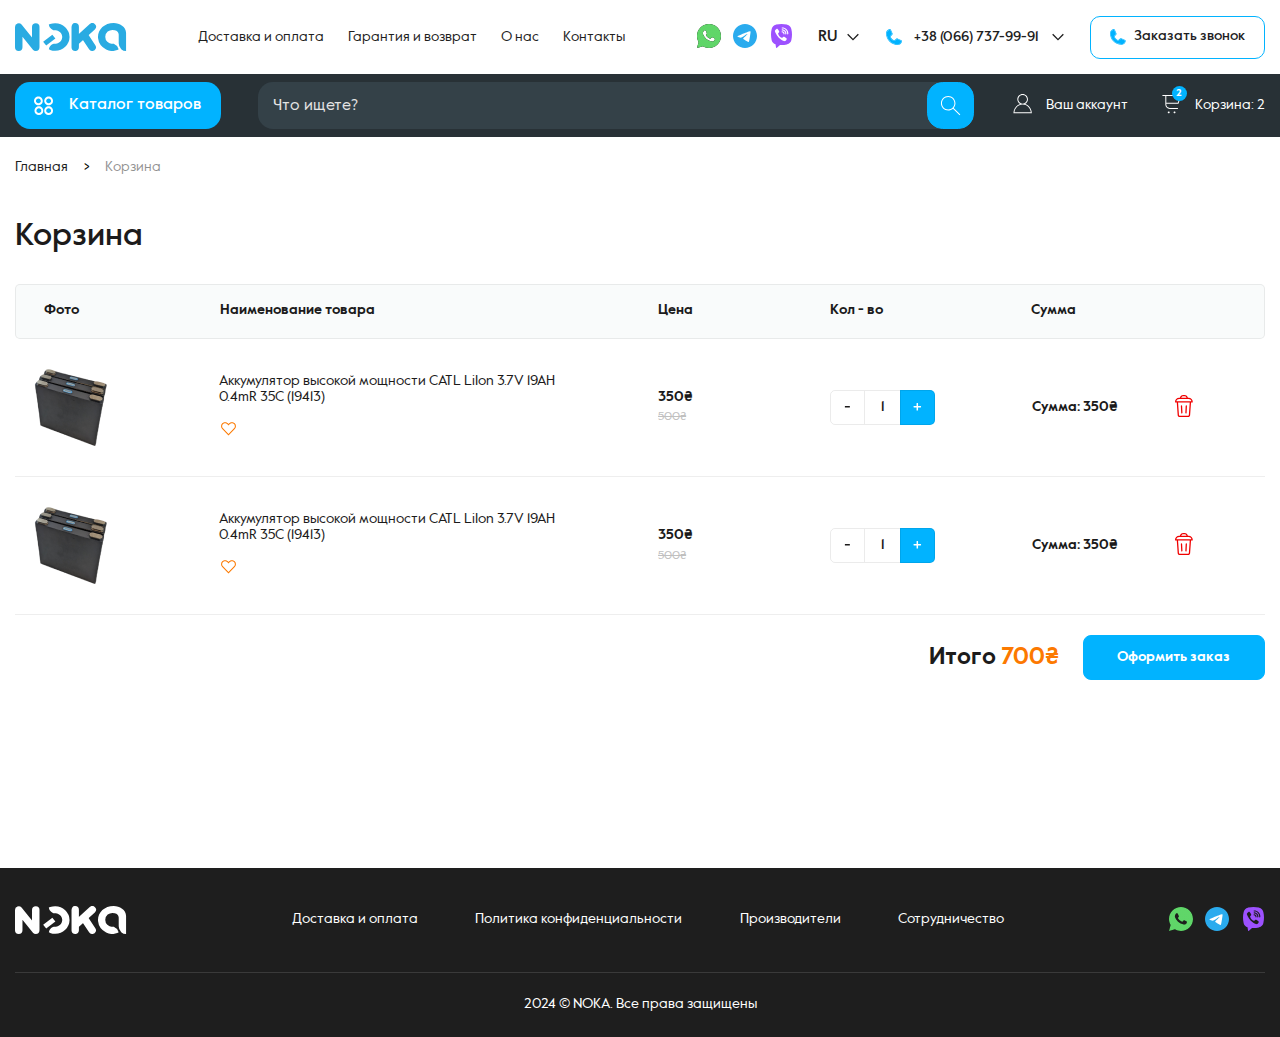
==== commit 31eceabd: "Add files via upload" ====
--- a/basket.html
+++ b/basket.html
@@ -233,6 +233,44 @@
                         <span>
                             Каталог товаров
                         </span>
+                        <ul class="ctl__menu ctl-menu">
+                            <li class="ctl-menu__item">
+                                <a class="ctl-menu__link" href="#">
+                                    Аккумуляторы и батареи
+                                </a>
+                            </li>
+                            <li class="ctl-menu__item">
+                                <a class="ctl-menu__link" href="#">
+                                    Источники питания, зарядные устройства
+                                </a>
+                            </li>
+                            <li class="ctl-menu__item">
+                                <a class="ctl-menu__link" href="#">
+                                    Зарядные
+                                    платы защиты и балансиры
+                                </a>
+                            </li>
+                            <li class="ctl-menu__item">
+                                <a class="ctl-menu__link" href="#">
+                                    Запчасти для электротранспорта
+                                </a>
+                            </li>
+                            <li class="ctl-menu__item">
+                                <a class="ctl-menu__link" href="#">
+                                    Устройства и оборудование
+                                </a>
+                            </li>
+                            <li class="ctl-menu__item">
+                                <a class="ctl-menu__link" href="#">
+                                    Запчасти дл 3D принтеров
+                                </a>
+                            </li>
+                            <li class="ctl-menu__item">
+                                <a class="ctl-menu__link" href="#">
+                                    Паяльный инструмент
+                                </a>
+                            </li>
+                        </ul>
                     </div>
                     <form class="header-bottom__search search" action="#" method="post">
                         <input class="search__input" type="text" placeholder="Что ищете?">
--- a/css/style.min.css
+++ b/css/style.min.css
@@ -1 +1 @@
-@font-face{font-family:"Value Sans Pro";src:url("../fonts/ValueSansPro-Regular.eot");src:local("Value Sans Pro Regular"),local("ValueSansPro-Regular"),url("../fonts/ValueSansPro-Regular.eot?#iefix") format("embedded-opentype"),url("../fonts/ValueSansPro-Regular.woff2") format("woff2"),url("../fonts/ValueSansPro-Regular.woff") format("woff"),url("../fonts/ValueSansPro-Regular.ttf") format("truetype");font-weight:normal;font-style:normal}@font-face{font-family:"Value Sans Pro";src:url("../fonts/ValueSansPro-MediumItalic.eot");src:local("Value Sans Pro Medium Italic"),local("ValueSansPro-MediumItalic"),url("../fonts/ValueSansPro-MediumItalic.eot?#iefix") format("embedded-opentype"),url("../fonts/ValueSansPro-MediumItalic.woff2") format("woff2"),url("../fonts/ValueSansPro-MediumItalic.woff") format("woff"),url("../fonts/ValueSansPro-MediumItalic.ttf") format("truetype");font-weight:500;font-style:italic}@font-face{font-family:"Value Sans Pro";src:url("../fonts/ValueSansPro-Italic.eot");src:local("Value Sans Pro Italic"),local("ValueSansPro-Italic"),url("../fonts/ValueSansPro-Italic.eot?#iefix") format("embedded-opentype"),url("../fonts/ValueSansPro-Italic.woff2") format("woff2"),url("../fonts/ValueSansPro-Italic.woff") format("woff"),url("../fonts/ValueSansPro-Italic.ttf") format("truetype");font-weight:normal;font-style:italic}@font-face{font-family:"Value Sans Pro";src:url("../fonts/ValueSansPro-Bold.eot");src:local("Value Sans Pro Bold"),local("ValueSansPro-Bold"),url("../fonts/ValueSansPro-Bold.eot?#iefix") format("embedded-opentype"),url("../fonts/ValueSansPro-Bold.woff2") format("woff2"),url("../fonts/ValueSansPro-Bold.woff") format("woff"),url("../fonts/ValueSansPro-Bold.ttf") format("truetype");font-weight:bold;font-style:normal}@font-face{font-family:"Value Sans Pro";src:url("../fonts/ValueSansPro-BlackItalic.eot");src:local("Value Sans Pro Black Italic"),local("ValueSansPro-BlackItalic"),url("../fonts/ValueSansPro-BlackItalic.eot?#iefix") format("embedded-opentype"),url("../fonts/ValueSansPro-BlackItalic.woff2") format("woff2"),url("../fonts/ValueSansPro-BlackItalic.woff") format("woff"),url("../fonts/ValueSansPro-BlackItalic.ttf") format("truetype");font-weight:900;font-style:italic}@font-face{font-family:"Value Sans Pro";src:url("../fonts/ValueSansPro-Black.eot");src:local("Value Sans Pro Black"),local("ValueSansPro-Black"),url("../fonts/ValueSansPro-Black.eot?#iefix") format("embedded-opentype"),url("../fonts/ValueSansPro-Black.woff2") format("woff2"),url("../fonts/ValueSansPro-Black.woff") format("woff"),url("../fonts/ValueSansPro-Black.ttf") format("truetype");font-weight:900;font-style:normal}@font-face{font-family:"Value Sans Pro";src:url("../fonts/ValueSansPro-Medium.eot");src:local("Value Sans Pro Medium"),local("ValueSansPro-Medium"),url("../fonts/ValueSansPro-Medium.eot?#iefix") format("embedded-opentype"),url("../fonts/ValueSansPro-Medium.woff2") format("woff2"),url("../fonts/ValueSansPro-Medium.woff") format("woff"),url("../fonts/ValueSansPro-Medium.ttf") format("truetype");font-weight:500;font-style:normal}@font-face{font-family:"Value Sans Pro";src:url("../fonts/ValueSansPro-BoldItalic.eot");src:local("Value Sans Pro Bold Italic"),local("ValueSansPro-BoldItalic"),url("../fonts/ValueSansPro-BoldItalic.eot?#iefix") format("embedded-opentype"),url("../fonts/ValueSansPro-BoldItalic.woff2") format("woff2"),url("../fonts/ValueSansPro-BoldItalic.woff") format("woff"),url("../fonts/ValueSansPro-BoldItalic.ttf") format("truetype");font-weight:bold;font-style:italic}*{padding:0;margin:0;border:0}*,*:before,*:after{-webkit-box-sizing:border-box;box-sizing:border-box}:focus,:active{outline:none}a:focus,a:active{outline:none}nav,footer,header,aside{display:block}html,body{height:100%;width:100%;font-size:100%;line-height:1;font-size:14px;-ms-text-size-adjust:100%;-moz-text-size-adjust:100%;-webkit-text-size-adjust:100%}input,button,textarea{font-family:inherit}input::-ms-clear{display:none}button{cursor:pointer}button::-moz-focus-inner{padding:0;border:0}a,a:visited{text-decoration:none}a:hover{text-decoration:none}ul li{list-style:none}img{vertical-align:top}h1,h2,h3,h4,h5,h6{font-size:inherit;font-weight:400}button{background:unset}html,body{height:100%;background:#fff;font-family:"Value Sans Pro"}.wrapper{display:-webkit-box;display:-ms-flexbox;display:flex;-webkit-box-orient:vertical;-webkit-box-direction:normal;-ms-flex-direction:column;flex-direction:column;min-height:100%}.main{-webkit-box-flex:1;-ms-flex:1 0 auto;flex:1 0 auto}.footer{-webkit-box-flex:0;-ms-flex:0 0 auto;flex:0 0 auto}.container{max-width:1405px;margin:0 auto;padding:0 15px}.big-container{max-width:1440px;margin-left:auto;margin-right:auto}.logo{display:block;width:115px;height:29px;min-width:115px;min-height:29px}@media(max-width: 1405px){.logo{width:calc(90px + 25 * ((100vw - 375px) / 1030))}}@media(max-width: 1405px){.logo{height:calc(25px + 4 * ((100vw - 375px) / 1030))}}@media(max-width: 1405px){.logo{min-width:calc(90px + 25 * ((100vw - 375px) / 1030))}}@media(max-width: 1405px){.logo{min-height:calc(25px + 4 * ((100vw - 375px) / 1030))}}.logo__img{width:100%;height:100%;-o-object-fit:contain;object-fit:contain}.arrow{background:#01b3ff;border-radius:100%;display:-webkit-box;display:-ms-flexbox;display:flex;-webkit-box-pack:center;-ms-flex-pack:center;justify-content:center;-webkit-box-align:center;-ms-flex-align:center;align-items:center;width:30px;border:1px solid #01b3ff;height:30px;cursor:pointer;-webkit-transition:opacity .3s,background .3s,border .3s;-o-transition:opacity .3s,background .3s,border .3s;transition:opacity .3s,background .3s,border .3s}.arrow:hover{background:rgba(0,0,0,0)}.arrow:hover svg path{fill:#01b3ff}.arrow svg{width:7px;height:12px}.arrow svg path{-webkit-transition:fill .3s;-o-transition:fill .3s;transition:fill .3s}.arrow--transperent{background:rgba(0,0,0,0);border:1px solid #01b3ff}.arrow--transperent svg path{fill:#01b3ff}.arrow--transperent:hover{background:#01b3ff}.arrow--transperent:hover svg path{fill:#fff}.title{color:#1c1b1b;font-weight:500;font-size:32px;line-height:32px}@media(max-width: 1405px){.title{font-size:calc(28px + 4 * ((100vw - 375px) / 1030))}}@media(max-width: 1405px){.title{line-height:calc(28px + 4 * ((100vw - 375px) / 1030))}}.swiper .pagination{position:absolute;top:unset;bottom:20px;display:-webkit-box;display:-ms-flexbox;display:flex;-webkit-box-pack:center;-ms-flex-pack:center;justify-content:center;-webkit-box-align:center;-ms-flex-align:center;align-items:center;gap:6px}.swiper .pagination .swiper-pagination-bullet{width:8px;height:8px;margin-right:unset !important;margin-left:unset !important;border:1px solid rgba(255,255,255,.7);-webkit-transition:border .3s,background .3s;-o-transition:border .3s,background .3s;transition:border .3s,background .3s;opacity:1;background:unset}.swiper .pagination .swiper-pagination-bullet:hover{background:#fff;border:1px solid #fff}.swiper .pagination .swiper-pagination-bullet-active{background:#fff;border:1px solid #fff}.arrows--betweens{position:absolute;left:50%;top:50%;width:100%;-webkit-transform:translateY(-50%) translateX(-50%);-ms-transform:translateY(-50%) translateX(-50%);transform:translateY(-50%) translateX(-50%);z-index:2}.arrows--betweens .arrows__inner{display:-webkit-box;display:-ms-flexbox;display:flex;-webkit-box-pack:justify;-ms-flex-pack:justify;justify-content:space-between;-webkit-box-align:center;-ms-flex-align:center;align-items:center}.arrows .swiper-button-disabled{opacity:.4;pointer-events:none}.arrows--neer .arrows__inner{display:-webkit-box;display:-ms-flexbox;display:flex;-webkit-box-align:center;-ms-flex-align:center;align-items:center;gap:8px}.tag{position:absolute;top:12px;left:16px;display:-webkit-box;display:-ms-flexbox;display:flex;-webkit-box-pack:center;-ms-flex-pack:center;justify-content:center;-webkit-box-align:center;-ms-flex-align:center;align-items:center;text-align:center;padding:6px 13px 4px 13px;border-radius:16px;color:#fff;font-size:12px;line-height:12px;font-weight:700}.tag--red{background:#fc0000}.tag--green{background:#00d609}.tag--grey{background:#e9e8e7;color:#1c1b1b}.btn{display:-webkit-box;display:-ms-flexbox;display:flex;-webkit-box-pack:center;-ms-flex-pack:center;justify-content:center;-webkit-box-align:center;-ms-flex-align:center;align-items:center;text-align:center;color:#fff;padding-top:14px;padding-right:35px;padding-bottom:14px;padding-left:35px;font-size:14px;line-height:16px;font-weight:700;border-radius:8px;-webkit-transition:background .3s,color .3s;-o-transition:background .3s,color .3s;transition:background .3s,color .3s}@media(max-width: 1405px){.btn{padding-top:calc(12px + 2 * ((100vw - 375px) / 1030))}}@media(max-width: 1405px){.btn{padding-right:calc(24px + 11 * ((100vw - 375px) / 1030))}}@media(max-width: 1405px){.btn{padding-bottom:calc(12px + 2 * ((100vw - 375px) / 1030))}}@media(max-width: 1405px){.btn{padding-left:calc(24px + 11 * ((100vw - 375px) / 1030))}}@media(max-width: 1405px){.btn{font-size:calc(12px + 2 * ((100vw - 375px) / 1030))}}@media(max-width: 1405px){.btn{line-height:calc(14px + 2 * ((100vw - 375px) / 1030))}}.btn--blue{background:#01b3ff;border:1px solid #01b3ff}.btn--blue:hover{background:rgba(0,0,0,0);color:#01b3ff}.btn--red{background:#fe1f1f;border:1px solid #fe1f1f}.btn--red:hover{background:rgba(0,0,0,0);color:#fe1f1f}.btn--green{background:#e9f4f4;border:1px solid #e9f4f4;color:#1c1b1b}.btn--green:hover{background:rgba(0,0,0,0)}.burger{display:none;position:relative;z-index:101;-webkit-box-orient:vertical;-webkit-box-direction:normal;-ms-flex-direction:column;flex-direction:column;-webkit-box-pack:center;-ms-flex-pack:center;justify-content:center;-webkit-box-align:center;-ms-flex-align:center;align-items:center;width:32px;height:32px;min-width:32px;min-height:32px;background:#01b3ff;border-radius:8px;padding:6px;gap:4px;cursor:pointer}.burger span{height:1px;background:#fff;display:block;width:100%}.tubs{z-index:1}.tubs__inner{display:-ms-grid;display:grid;-ms-grid-columns:1fr 1fr;grid-template-columns:1fr 1fr}.tubs-tub{color:rgba(28,27,27,.3);font-weight:500;font-size:20px;line-height:20px;-webkit-transition:color .3s,border .3s;-o-transition:color .3s,border .3s;transition:color .3s,border .3s;cursor:pointer;border-bottom:1px solid #e8e8e8;padding-bottom:16px;text-align:center;transition:color .3s,border .3s}@media(max-width: 1405px){.tubs-tub{font-size:calc(16px + 4 * ((100vw - 375px) / 1030))}}@media(max-width: 1405px){.tubs-tub{line-height:calc(16px + 4 * ((100vw - 375px) / 1030))}}@media(max-width: 1405px){.tubs-tub{padding-bottom:calc(12px + 4 * ((100vw - 375px) / 1030))}}.tubs-tub:hover{color:#1c1b1b}.tubs-tub--active{color:#1c1b1b;border-bottom:1px solid #01b3ff}.tub-item{display:none}.tub-item--active{display:block}.checkbox .container{display:block;position:relative;padding-left:25px;cursor:pointer;font-size:15px;line-height:24px;color:#263238;-webkit-user-select:none;-moz-user-select:none;-ms-user-select:none;user-select:none;padding-right:unset}@media(max-width: 1405px){.checkbox .container{padding-left:calc(20px + 5 * ((100vw - 375px) / 1030))}}@media(max-width: 1405px){.checkbox .container{font-size:calc(12px + 3 * ((100vw - 375px) / 1030))}}@media(max-width: 1405px){.checkbox .container{line-height:calc(20px + 4 * ((100vw - 375px) / 1030))}}.checkbox .container input{position:absolute;opacity:0;cursor:pointer;height:0;width:0}.checkbox .checkmark{position:absolute;top:3px;left:0;width:16px;height:16px;border:1px solid #e8e8e8;border-radius:3px;-webkit-transition:background .3s,border .3s;-o-transition:background .3s,border .3s;transition:background .3s,border .3s}@media(max-width: 1405px){.checkbox .checkmark{width:calc(14px + 2 * ((100vw - 375px) / 1030))}}@media(max-width: 1405px){.checkbox .checkmark{height:calc(14px + 2 * ((100vw - 375px) / 1030))}}.checkbox .container input:checked~.checkmark{background:#01b3ff;border:1px solid #01b3ff}.radio .container{display:block;position:relative;padding-left:25px;cursor:pointer;font-size:15px;line-height:24px;color:#263238;-webkit-user-select:none;-moz-user-select:none;-ms-user-select:none;user-select:none;padding-right:unset}@media(max-width: 1405px){.radio .container{padding-left:calc(20px + 5 * ((100vw - 375px) / 1030))}}@media(max-width: 1405px){.radio .container{font-size:calc(12px + 3 * ((100vw - 375px) / 1030))}}@media(max-width: 1405px){.radio .container{line-height:calc(20px + 4 * ((100vw - 375px) / 1030))}}.radio .container input{position:absolute;opacity:0;cursor:pointer;height:0;width:0}.radio .checkmark{position:absolute;top:3px;left:0;width:16px;height:16px;border:2px solid #01b3ff;border-radius:50%;-webkit-box-shadow:0 0 8px 0 rgba(0,0,0,.1);box-shadow:0 0 8px 0 rgba(0,0,0,.1);-webkit-transition:background .3s;-o-transition:background .3s;transition:background .3s}@media(max-width: 1405px){.radio .checkmark{width:calc(14px + 2 * ((100vw - 375px) / 1030))}}@media(max-width: 1405px){.radio .checkmark{height:calc(14px + 2 * ((100vw - 375px) / 1030))}}.radio .container input:checked~.checkmark{background:#01b3ff}.select .custom-select{position:relative;min-width:267px}.select .custom-select select{display:none}.select .select-selected{background:#f9fbfb;border:1px solid #e8e8e8}.select .select-selected:after{content:"";position:absolute;width:14px;height:9px;right:15px;background-image:url(../images/select-arrow.svg);background-repeat:no-repeat;background-size:contain;top:50%;-webkit-transform:translateY(-50%);-ms-transform:translateY(-50%);transform:translateY(-50%);-webkit-transition:-webkit-transform .3s;transition:-webkit-transform .3s;-o-transition:transform .3s;transition:transform .3s;transition:transform .3s, -webkit-transform .3s}.select .select-selected.select-arrow-active:after{-webkit-transform:rotate(-180deg) translateY(50%);-ms-transform:rotate(-180deg) translateY(50%);transform:rotate(-180deg) translateY(50%)}.select .select-items div,.select .select-selected{color:#848484;font-size:14px;line-height:15px;padding:14px 55px 14px 16px;cursor:pointer;border-radius:5px;-webkit-transition:border-radius .3s;-o-transition:border-radius .3s;transition:border-radius .3s}@media(max-width: 1405px){.select .select-items div,.select .select-selected{font-size:calc(12px + 2 * ((100vw - 375px) / 1030))}}@media(max-width: 1405px){.select .select-items div,.select .select-selected{line-height:calc(14px + 1 * ((100vw - 375px) / 1030))}}.select .select-arrow-active{border-radius:5px 5px 0 0}.select .select-items{position:absolute;background:#f9fbfb;border:1px solid #e8e8e8;border-top:unset;top:100%;left:0;right:0;z-index:99;opacity:1;pointer-events:unset;-webkit-transition:opacity .3s;-o-transition:opacity .3s;transition:opacity .3s}.select .select-items div{-webkit-transition:color .3s;-o-transition:color .3s;transition:color .3s}.select .select-items div:hover{color:#01b3ff}.select .select-hide{opacity:0;pointer-events:none}.select .select-items div{border-radius:unset}.paging__inner{display:-webkit-box;display:-ms-flexbox;display:flex;-webkit-box-pack:center;-ms-flex-pack:center;justify-content:center}.paging-list{display:-webkit-box;display:-ms-flexbox;display:flex;-webkit-box-pack:center;-ms-flex-pack:center;justify-content:center;-webkit-box-align:center;-ms-flex-align:center;align-items:center;gap:12px}.paging-list__item{width:24px;height:24px;display:-webkit-box;display:-ms-flexbox;display:flex;-webkit-box-pack:center;-ms-flex-pack:center;justify-content:center;-webkit-box-align:center;-ms-flex-align:center;align-items:center;border:1px solid #01b3ff;-webkit-transition:color .3s,background .3s;-o-transition:color .3s,background .3s;transition:color .3s,background .3s;color:#01b3ff;border-radius:6px;font-size:14px;line-height:14px;cursor:pointer}@media(max-width: 1405px){.paging-list__item{font-size:calc(12px + 2 * ((100vw - 375px) / 1030))}}@media(max-width: 1405px){.paging-list__item{line-height:calc(12px + 2 * ((100vw - 375px) / 1030))}}.paging-list__item:hover{background:#01b3ff;color:#fff}.paging-list__item--active{background:#01b3ff;color:#fff}.paging-list__item--dots{border:unset;margin-left:-7px;margin-right:-7px}.paging-list__item--dots:hover{background:unset;color:#01b3ff}.filter-item__range{display:-webkit-box;display:-ms-flexbox;display:flex;-webkit-box-orient:vertical;-webkit-box-direction:normal;-ms-flex-direction:column;flex-direction:column;-webkit-box-align:center;-ms-flex-align:center;align-items:center;width:100%}.range__inner{display:-webkit-box;display:-ms-flexbox;display:flex;-webkit-box-pack:justify;-ms-flex-pack:justify;justify-content:space-between;gap:15px;margin-bottom:30px;width:100%}.range__wrapper{display:-webkit-box;display:-ms-flexbox;display:flex;-webkit-box-align:center;-ms-flex-align:center;align-items:center;gap:10px}.prange__from,.range__to{font-size:14px;line-height:15px;color:#263238}.polzunok-input-5-left,.polzunok-input-5-right{font-size:14px;line-height:14px;color:#1c1b1b;width:72px;font-weight:500;height:32px;display:-webkit-box;display:-ms-flexbox;display:flex;-webkit-box-pack:center;-ms-flex-pack:center;justify-content:center;-webkit-box-align:center;-ms-flex-align:center;align-items:center;text-align:center;background:#f9fbfb;border-radius:5px}.polzunok-5{width:100%;background-color:#e0e0e0;position:relative;height:3px;border-radius:2px}.polzunok-5 span:last-child{margin-left:-17px}.ui-slider-range{position:absolute;background:#00a8ff;height:3px;border-radius:2px}.ui-slider-handle{width:17px;height:17px;background:#fff;border:5px solid #00a8ff;border-radius:50%;cursor:pointer;margin-top:-1px;position:absolute;-webkit-box-shadow:0 4px 4px 0 rgba(0,0,0,.06);box-shadow:0 4px 4px 0 rgba(0,0,0,.06)}.ui-slider-horizontal .ui-slider-handle{top:50%;-webkit-transform:translateY(-50%);-ms-transform:translateY(-50%);transform:translateY(-50%)}.header-top{padding-top:16px;padding-bottom:16px}@media(max-width: 1405px){.header-top{padding-top:calc(12px + 4 * ((100vw - 375px) / 1030))}}@media(max-width: 1405px){.header-top{padding-bottom:calc(12px + 4 * ((100vw - 375px) / 1030))}}.header-top__logo{position:relative;z-index:101}.header-top__inner{display:-webkit-box;display:-ms-flexbox;display:flex;-webkit-box-align:center;-ms-flex-align:center;align-items:center;gap:25px}@media(max-width: 1405px){.header-top__inner{gap:calc(12px + 13 * ((100vw - 375px) / 1030))}}.header-top__wrapper{display:-webkit-box;display:-ms-flexbox;display:flex;-webkit-box-align:center;-ms-flex-align:center;align-items:center;gap:25px;width:100%}.header-top__user-nav{display:none !important}.menu{margin-left:auto;margin-right:auto}.menu-list{display:-webkit-box;display:-ms-flexbox;display:flex;-webkit-box-align:center;-ms-flex-align:center;align-items:center;gap:48px}.menu-list__link{color:#1f1f1f;font-size:14px;line-height:14px;-webkit-transition:color .3s;-o-transition:color .3s;transition:color .3s}.menu-list__link:hover{color:#01b3ff}.socials-list{display:-webkit-box;display:-ms-flexbox;display:flex;-webkit-box-align:center;-ms-flex-align:center;align-items:center;gap:12px}.socials-list__link svg{width:24px;height:24px}.lang{position:relative;cursor:pointer;z-index:2}.lang--active .lang__list{opacity:1;pointer-events:unset}.lang--active .lang__current svg{-webkit-transform:rotate(-180deg);-ms-transform:rotate(-180deg);transform:rotate(-180deg)}.lang__current{display:-webkit-box;display:-ms-flexbox;display:flex;-webkit-box-align:center;-ms-flex-align:center;align-items:center;gap:8px;color:#1f1f1f;font-weight:500;font-size:16px;line-height:16px}.lang__current svg{-webkit-transition:-webkit-transform .3s;transition:-webkit-transform .3s;-o-transition:transform .3s;transition:transform .3s;transition:transform .3s, -webkit-transform .3s}.lang__list{position:absolute;top:calc(100% + 5px);left:-6px;opacity:0;pointer-events:none;-webkit-transition:opacity .3s;-o-transition:opacity .3s;transition:opacity .3s;display:-webkit-box;display:-ms-flexbox;display:flex;-webkit-box-orient:vertical;-webkit-box-direction:normal;-ms-flex-direction:column;flex-direction:column;-webkit-box-align:center;-ms-flex-align:center;align-items:center;gap:8px;background:#fff;padding:4px 6px;border-radius:6px}.lang__list::before{content:"";position:absolute;width:100%;top:-5px;height:5px;left:0;right:0;display:block}.lang__list-link{color:#1f1f1f;font-weight:500;font-size:16px;line-height:16px;-webkit-transition:color .3s;-o-transition:color .3s;transition:color .3s}.lang__list-link:hover{color:#01b3ff}.phone{position:relative;cursor:pointer;z-index:1}.phone--active .phone__list{opacity:1;pointer-events:unset}.phone--active .phone__current svg:last-child{-webkit-transform:rotate(180deg);-ms-transform:rotate(180deg);transform:rotate(180deg)}.phone__current{display:-webkit-box;display:-ms-flexbox;display:flex;-webkit-box-align:center;-ms-flex-align:center;align-items:center;gap:12px}.phone__current svg{width:16px;height:16px;-webkit-transition:-webkit-transform .3s;transition:-webkit-transform .3s;-o-transition:transform .3s;transition:transform .3s;transition:transform .3s, -webkit-transform .3s}.phone__link{color:#1f1f1f;font-size:14px;line-height:14px;font-weight:500}.phone__list{position:absolute;top:calc(100% + 5px);opacity:0;left:22px;pointer-events:none;-webkit-transition:opacity .3s;-o-transition:opacity .3s;transition:opacity .3s;display:-webkit-box;display:-ms-flexbox;display:flex;-webkit-box-orient:vertical;-webkit-box-direction:normal;-ms-flex-direction:column;flex-direction:column;-webkit-box-align:center;-ms-flex-align:center;align-items:center;gap:8px;background:#fff;padding:4px 6px;border-radius:6px}.phone__list::before{content:"";position:absolute;width:100%;top:-5px;height:5px;left:0;right:0;display:block}.phone__list-item .phone__link{color:#1f1f1f;font-size:14px;line-height:14px;font-weight:500;-webkit-transition:color .3s;-o-transition:color .3s;transition:color .3s}.phone__list-item .phone__link:hover{color:#01b3ff}.call{display:-webkit-box;display:-ms-flexbox;display:flex;-webkit-box-align:center;-ms-flex-align:center;align-items:center;gap:8px;color:#1f1f1f;padding-top:13px;padding-right:20px;padding-bottom:13px;padding-left:20px;font-size:14px;line-height:14px;font-weight:500;border:1px solid #01b3ff;border-radius:10px;-webkit-transition:background .3s,color .3s;-o-transition:background .3s,color .3s;transition:background .3s,color .3s;white-space:nowrap}@media(max-width: 1405px){.call{padding-top:calc(10px + 3 * ((100vw - 375px) / 1030))}}@media(max-width: 1405px){.call{padding-right:calc(14px + 6 * ((100vw - 375px) / 1030))}}@media(max-width: 1405px){.call{padding-bottom:calc(10px + 3 * ((100vw - 375px) / 1030))}}@media(max-width: 1405px){.call{padding-left:calc(14px + 6 * ((100vw - 375px) / 1030))}}@media(max-width: 1405px){.call{font-size:calc(12px + 2 * ((100vw - 375px) / 1030))}}@media(max-width: 1405px){.call{line-height:calc(12px + 2 * ((100vw - 375px) / 1030))}}.call:hover{background:#01b3ff;color:#fff}.call:hover svg path{fill:#fff}.call svg{width:16px;height:16px;min-width:16px;min-height:16px}@media(max-width: 1405px){.call svg{width:calc(14px + 2 * ((100vw - 375px) / 1030))}}@media(max-width: 1405px){.call svg{height:calc(14px + 2 * ((100vw - 375px) / 1030))}}@media(max-width: 1405px){.call svg{min-width:calc(14px + 2 * ((100vw - 375px) / 1030))}}@media(max-width: 1405px){.call svg{min-height:calc(14px + 2 * ((100vw - 375px) / 1030))}}.call svg path{-webkit-transition:fill .3s;-o-transition:fill .3s;transition:fill .3s}.header-bottom{padding:8px 0;background:#283136}.header-bottom__inner{display:-webkit-box;display:-ms-flexbox;display:flex;-webkit-box-align:center;-ms-flex-align:center;align-items:center;gap:40px}@media(max-width: 1405px){.header-bottom__inner{gap:calc(16px + 24 * ((100vw - 375px) / 1030))}}.ctl{display:-webkit-box;display:-ms-flexbox;display:flex;-webkit-box-align:center;-ms-flex-align:center;align-items:center;gap:16px;background:#01b3ff;border-radius:16px;color:#fff;font-weight:500;-webkit-transition:background .3s,color .3s;-o-transition:background .3s,color .3s;transition:background .3s,color .3s;cursor:pointer;white-space:nowrap;padding-top:14px;padding-right:20px;padding-bottom:14px;padding-left:20px;font-size:16px;line-height:16px}@media(max-width: 1405px){.ctl{gap:calc(12px + 4 * ((100vw - 375px) / 1030))}}@media(max-width: 1405px){.ctl{border-radius:calc(8px + 8 * ((100vw - 375px) / 1030))}}@media(max-width: 1405px){.ctl{padding-top:calc(10px + 4 * ((100vw - 375px) / 1030))}}@media(max-width: 1405px){.ctl{padding-right:calc(14px + 6 * ((100vw - 375px) / 1030))}}@media(max-width: 1405px){.ctl{padding-bottom:calc(10px + 4 * ((100vw - 375px) / 1030))}}@media(max-width: 1405px){.ctl{padding-left:calc(14px + 6 * ((100vw - 375px) / 1030))}}@media(max-width: 1405px){.ctl{font-size:calc(12px + 4 * ((100vw - 375px) / 1030))}}@media(max-width: 1405px){.ctl{line-height:calc(12px + 4 * ((100vw - 375px) / 1030))}}.ctl svg{width:20px;height:20px;min-width:20px;min-height:20px}@media(max-width: 1405px){.ctl svg{width:calc(16px + 4 * ((100vw - 375px) / 1030))}}@media(max-width: 1405px){.ctl svg{height:calc(16px + 4 * ((100vw - 375px) / 1030))}}@media(max-width: 1405px){.ctl svg{min-width:calc(16px + 4 * ((100vw - 375px) / 1030))}}@media(max-width: 1405px){.ctl svg{min-height:calc(16px + 4 * ((100vw - 375px) / 1030))}}.ctl svg path{-webkit-transition:fill .3s;-o-transition:fill .3s;transition:fill .3s}.ctl:hover{background:#344148}.search{position:relative;width:100%;max-width:804px}.search__input{width:100%;border-radius:16px;padding:16px;background:#344148;font-size:16px;line-height:16px;color:#e4e4e4}@media(max-width: 1405px){.search__input{border-radius:calc(8px + 8 * ((100vw - 375px) / 1030))}}@media(max-width: 1405px){.search__input{padding:calc(12px + 4 * ((100vw - 375px) / 1030))}}@media(max-width: 1405px){.search__input{font-size:calc(14px + 2 * ((100vw - 375px) / 1030))}}@media(max-width: 1405px){.search__input{line-height:calc(14px + 2 * ((100vw - 375px) / 1030))}}.search__input::-webkit-input-placeholder{font-size:16px;line-height:16px;color:#e4e4e4}.search__input::-moz-placeholder{font-size:16px;line-height:16px;color:#e4e4e4}.search__input:-ms-input-placeholder{font-size:16px;line-height:16px;color:#e4e4e4}.search__input::-ms-input-placeholder{font-size:16px;line-height:16px;color:#e4e4e4}.search__input::placeholder{font-size:16px;line-height:16px;color:#e4e4e4}@media(max-width: 1405px){.search__input::-webkit-input-placeholder{font-size:calc(12px + 4 * ((100vw - 375px) / 1030))}.search__input::-moz-placeholder{font-size:calc(12px + 4 * ((100vw - 375px) / 1030))}.search__input:-ms-input-placeholder{font-size:calc(12px + 4 * ((100vw - 375px) / 1030))}.search__input::-ms-input-placeholder{font-size:calc(12px + 4 * ((100vw - 375px) / 1030))}.search__input::placeholder{font-size:calc(12px + 4 * ((100vw - 375px) / 1030))}}@media(max-width: 1405px){.search__input::-webkit-input-placeholder{line-height:calc(12px + 4 * ((100vw - 375px) / 1030))}.search__input::-moz-placeholder{line-height:calc(12px + 4 * ((100vw - 375px) / 1030))}.search__input:-ms-input-placeholder{line-height:calc(12px + 4 * ((100vw - 375px) / 1030))}.search__input::-ms-input-placeholder{line-height:calc(12px + 4 * ((100vw - 375px) / 1030))}.search__input::placeholder{line-height:calc(12px + 4 * ((100vw - 375px) / 1030))}}.search__button{position:absolute;top:0;right:0;bottom:0;background:#01b3ff;display:-webkit-box;display:-ms-flexbox;display:flex;-webkit-box-pack:center;-ms-flex-pack:center;justify-content:center;-webkit-box-align:center;-ms-flex-align:center;align-items:center;border-radius:16px;width:48px;border:1px solid #01b3ff;height:100%;-webkit-transition:border .3s,background .3s;-o-transition:border .3s,background .3s;transition:border .3s,background .3s}@media(max-width: 1405px){.search__button{border-radius:calc(12px + 4 * ((100vw - 375px) / 1030))}}@media(max-width: 1405px){.search__button{width:calc(42px + 6 * ((100vw - 375px) / 1030))}}.search__button:hover{border:1px solid #344148;background:#283136}.search__button svg{width:24px;height:24px;-webkit-transition:-webkit-transform .3s;transition:-webkit-transform .3s;-o-transition:transform .3s;transition:transform .3s;transition:transform .3s, -webkit-transform .3s}@media(max-width: 1405px){.search__button svg{width:calc(18px + 6 * ((100vw - 375px) / 1030))}}@media(max-width: 1405px){.search__button svg{height:calc(18px + 6 * ((100vw - 375px) / 1030))}}.search__button svg path{-webkit-transition:fill .3s;-o-transition:fill .3s;transition:fill .3s}.user-nav{display:-webkit-box;display:-ms-flexbox;display:flex;-webkit-box-align:center;-ms-flex-align:center;align-items:center;gap:32px}.user-nav__link{display:-webkit-box;display:-ms-flexbox;display:flex;-webkit-box-align:center;-ms-flex-align:center;align-items:center;gap:12px;font-size:14px;line-height:14px;color:#fff;white-space:nowrap}@media(max-width: 1405px){.user-nav__link{gap:calc(8px + 4 * ((100vw - 375px) / 1030))}}@media(max-width: 1405px){.user-nav__link{font-size:calc(12px + 2 * ((100vw - 375px) / 1030))}}@media(max-width: 1405px){.user-nav__link{line-height:calc(12px + 2 * ((100vw - 375px) / 1030))}}.user-nav__link--basket .user-nav__icon span{position:absolute;top:-6px;right:-3px;width:15px;height:15px;border-radius:100%;display:-webkit-box;display:-ms-flexbox;display:flex;-webkit-box-pack:center;-ms-flex-pack:center;justify-content:center;-webkit-box-align:center;-ms-flex-align:center;align-items:center;text-align:center;background:#01b3ff;color:#fff;font-weight:700;font-size:10px;line-height:10px}.user-nav__icon{position:relative}.user-nav__icon svg{width:24px;height:24px;min-width:24px;min-height:24px}@media(max-width: 1405px){.user-nav__icon svg{width:calc(18px + 6 * ((100vw - 375px) / 1030))}}@media(max-width: 1405px){.user-nav__icon svg{height:calc(18px + 6 * ((100vw - 375px) / 1030))}}@media(max-width: 1405px){.user-nav__icon svg{min-width:calc(18px + 6 * ((100vw - 375px) / 1030))}}@media(max-width: 1405px){.user-nav__icon svg{min-height:calc(18px + 6 * ((100vw - 375px) / 1030))}}.heading{margin-bottom:40px}@media(max-width: 1405px){.heading{margin-bottom:calc(20px + 20 * ((100vw - 375px) / 1030))}}.heading-slide__img{display:block;height:516px;width:100%}@media(max-width: 1405px){.heading-slide__img{height:calc(250px + 266 * ((100vw - 375px) / 1030))}}.heading-slide__img-image{width:100%;height:100%;-o-object-fit:cover;object-fit:cover}.offers{margin-bottom:80px}@media(max-width: 1405px){.offers{margin-bottom:calc(40px + 40 * ((100vw - 375px) / 1030))}}.offers__inner{position:relative}.offers-swiper{max-width:1285px;z-index:3;margin-left:45px;margin-right:45px;position:relative}.offers-arrows{-webkit-transform:translateX(-50%);-ms-transform:translateX(-50%);transform:translateX(-50%);top:70px}.offers-slide{display:-webkit-box;display:-ms-flexbox;display:flex;-webkit-box-orient:vertical;-webkit-box-direction:normal;-ms-flex-direction:column;flex-direction:column;gap:16px}@media(max-width: 1405px){.offers-slide{gap:calc(8px + 8 * ((100vw - 375px) / 1030))}}.offers-slide__text{text-align:center;color:#1c1b1b;font-size:14px;line-height:17px;font-weight:500}@media(max-width: 1405px){.offers-slide__text{font-size:calc(12px + 2 * ((100vw - 375px) / 1030))}}@media(max-width: 1405px){.offers-slide__text{line-height:calc(15px + 2 * ((100vw - 375px) / 1030))}}.offers-view{border-radius:16px;background:#f8f8f8;width:100%;height:155px;display:-webkit-box;display:-ms-flexbox;display:flex;-webkit-box-pack:center;-ms-flex-pack:center;justify-content:center;-webkit-box-align:center;-ms-flex-align:center;align-items:center}@media(max-width: 1405px){.offers-view{height:calc(120px + 35 * ((100vw - 375px) / 1030))}}.offers-view:hover .offers-view__img{-webkit-transform:scale(1.05);-ms-transform:scale(1.05);transform:scale(1.05)}.offers-view__img{display:block;width:122px;height:122px;-webkit-transition:-webkit-transform .3s;transition:-webkit-transform .3s;-o-transition:transform .3s;transition:transform .3s;transition:transform .3s, -webkit-transform .3s}@media(max-width: 1405px){.offers-view__img{width:calc(85px + 37 * ((100vw - 375px) / 1030))}}@media(max-width: 1405px){.offers-view__img{height:calc(85px + 37 * ((100vw - 375px) / 1030))}}.offers-view__img-image{width:100%;height:100%;-o-object-fit:contain;object-fit:contain}.cards{margin-bottom:80px}@media(max-width: 1405px){.cards{margin-bottom:calc(40px + 40 * ((100vw - 375px) / 1030))}}.head{display:-webkit-box;display:-ms-flexbox;display:flex;-webkit-box-align:center;-ms-flex-align:center;align-items:center;-webkit-box-pack:justify;-ms-flex-pack:justify;justify-content:space-between;margin-bottom:32px;gap:15px}@media(max-width: 1405px){.head{margin-bottom:calc(16px + 16 * ((100vw - 375px) / 1030))}}.card{position:relative}.card--hidden{display:none}.card__favorite{position:absolute;right:12px;top:12px;z-index:1;-webkit-transition:-webkit-transform .3s;transition:-webkit-transform .3s;-o-transition:transform .3s;transition:transform .3s;transition:transform .3s, -webkit-transform .3s}.card__favorite:hover{-webkit-transform:scale(1.05);-ms-transform:scale(1.05);transform:scale(1.05)}.card__favorite svg{width:24px;height:24px}.card__inner{padding:45px 16px 16px 16px;display:-webkit-box;display:-ms-flexbox;display:flex;-webkit-box-orient:vertical;-webkit-box-direction:normal;-ms-flex-direction:column;flex-direction:column;border-radius:8px;border:1px solid #e8e8e8}.card__img{display:block;width:100%;height:130px;margin-bottom:30px}@media(max-width: 1405px){.card__img{height:calc(90px + 40 * ((100vw - 375px) / 1030))}}@media(max-width: 1405px){.card__img{margin-bottom:calc(20px + 10 * ((100vw - 375px) / 1030))}}.card__img-image{width:100%;height:100%;-o-object-fit:contain;object-fit:contain}.card__code{margin-bottom:12px;color:#ababab;font-size:12px;line-height:12px}.card__title{margin-bottom:16px;-webkit-box-flex:1;-ms-flex-positive:1;flex-grow:1;font-weight:700;color:#1c1b1b;margin-bottom:56px;font-size:16px;line-height:19px}@media(max-width: 1405px){.card__title{margin-bottom:calc(42px + 14 * ((100vw - 375px) / 1030))}}@media(max-width: 1405px){.card__title{font-size:calc(14px + 2 * ((100vw - 375px) / 1030))}}@media(max-width: 1405px){.card__title{line-height:calc(17px + 2 * ((100vw - 375px) / 1030))}}.card-footer{display:-webkit-box;display:-ms-flexbox;display:flex;-webkit-box-align:center;-ms-flex-align:center;align-items:center;-webkit-box-pack:justify;-ms-flex-pack:justify;justify-content:space-between;position:absolute;bottom:13px;left:16px;right:16px;width:calc(100% - 32px);z-index:1}.card-footer__wrapper{display:-webkit-box;display:-ms-flexbox;display:flex;-webkit-box-align:center;-ms-flex-align:center;align-items:center;gap:8px}.card-footer__price{color:#fc7900;font-weight:700;font-size:20px;line-height:24px;text-decoration:unset}@media(max-width: 1405px){.card-footer__price{font-size:calc(16px + 4 * ((100vw - 375px) / 1030))}}@media(max-width: 1405px){.card-footer__price{line-height:calc(20px + 4 * ((100vw - 375px) / 1030))}}.card-footer__past{color:silver;font-size:16px;line-height:20px}@media(max-width: 1405px){.card-footer__past{font-size:calc(12px + 4 * ((100vw - 375px) / 1030))}}@media(max-width: 1405px){.card-footer__past{line-height:calc(16px + 4 * ((100vw - 375px) / 1030))}}.card-footer__basket{display:-webkit-box;display:-ms-flexbox;display:flex;-webkit-box-pack:center;-ms-flex-pack:center;justify-content:center;-webkit-box-align:center;-ms-flex-align:center;align-items:center;width:40px;height:40px;border-radius:8px;background:#01b3ff;border:1px solid rgba(0,0,0,0);-webkit-transition:border .3s,background .3s;-o-transition:border .3s,background .3s;transition:border .3s,background .3s}@media(max-width: 1405px){.card-footer__basket{width:calc(32px + 8 * ((100vw - 375px) / 1030))}}@media(max-width: 1405px){.card-footer__basket{height:calc(32px + 8 * ((100vw - 375px) / 1030))}}.card-footer__basket:hover{border:1px solid #01b3ff;background:rgba(0,0,0,0)}.card-footer__basket:hover svg path{fill:#01b3ff}.card-footer__basket svg{width:24px;height:24px}@media(max-width: 1405px){.card-footer__basket svg{width:calc(20px + 4 * ((100vw - 375px) / 1030))}}@media(max-width: 1405px){.card-footer__basket svg{height:calc(20px + 4 * ((100vw - 375px) / 1030))}}.card-footer__basket svg path{-webkit-transition:fill .3s;-o-transition:fill .3s;transition:fill .3s}.brands{margin-bottom:80px}@media(max-width: 1405px){.brands{margin-bottom:calc(40px + 40 * ((100vw - 375px) / 1030))}}.brands-slide{height:120px;width:100%;border:1px solid #e8e8e8;border-radius:8px;display:-webkit-box;display:-ms-flexbox;display:flex;-webkit-box-pack:center;-ms-flex-pack:center;justify-content:center;-webkit-box-align:center;-ms-flex-align:center;align-items:center}.brands-slide__img{display:block;width:115px;height:80px}.brands-slide__img-image{width:100%;height:100%;-o-object-fit:contain;object-fit:contain}.banner{margin-bottom:80px}@media(max-width: 1405px){.banner{margin-bottom:calc(40px + 40 * ((100vw - 375px) / 1030))}}.banner__img{display:block;width:100%;height:410px}@media(max-width: 1405px){.banner__img{height:calc(200px + 210 * ((100vw - 375px) / 1030))}}.banner__img-image{width:100%;height:100%;-o-object-fit:cover;object-fit:cover}.about{margin-bottom:80px}@media(max-width: 1405px){.about{margin-bottom:calc(40px + 40 * ((100vw - 375px) / 1030))}}.about__title{margin-bottom:16px}@media(max-width: 1405px){.about__title{margin-bottom:calc(12px + 4 * ((100vw - 375px) / 1030))}}.about__text{margin-bottom:16px;-webkit-transition:margin-bottom .3s;-o-transition:margin-bottom .3s;transition:margin-bottom .3s;color:#555;font-size:14px;line-height:18px}@media(max-width: 1405px){.about__text{margin-bottom:calc(8px + 8 * ((100vw - 375px) / 1030))}}@media(max-width: 1405px){.about__text{font-size:calc(12px + 2 * ((100vw - 375px) / 1030))}}@media(max-width: 1405px){.about__text{line-height:calc(16px + 2 * ((100vw - 375px) / 1030))}}.about__text--hidden{opacity:0;height:0;pointer-events:none;margin-bottom:0}.about__wrapper{display:-webkit-box;display:-ms-flexbox;display:flex;-webkit-box-pack:center;-ms-flex-pack:center;justify-content:center;-webkit-box-align:center;-ms-flex-align:center;align-items:center}.about__link{text-align:center;color:#01b3ff;font-size:14px;line-height:18px;font-weight:700;cursor:pointer;position:relative}@media(max-width: 1405px){.about__link{font-size:calc(12px + 2 * ((100vw - 375px) / 1030))}}@media(max-width: 1405px){.about__link{line-height:calc(16px + 2 * ((100vw - 375px) / 1030))}}.about__link::before{content:"";width:100%;height:1px;border-bottom:1px dashed #01b3ff;position:absolute;bottom:0;right:0;left:0;opacity:1;-webkit-transition:opacity .3s;-o-transition:opacity .3s;transition:opacity .3s}.about__link:hover::before{opacity:0}.about__link span:nth-child(1){display:block}.about__link span:nth-child(2){display:none}.about__link--active span:nth-child(1){display:none}.about__link--active span:nth-child(2){display:block}.footer{background:#1e1e1e}.footer__inner{border-bottom:1px solid #3a3a3a;display:-webkit-box;display:-ms-flexbox;display:flex;-webkit-box-align:center;-ms-flex-align:center;align-items:center;-webkit-box-pack:justify;-ms-flex-pack:justify;justify-content:space-between;row-gap:25px;-webkit-column-gap:30px;-moz-column-gap:30px;column-gap:30px;padding-top:40px;padding-bottom:40px}@media(max-width: 1405px){.footer__inner{padding-top:calc(25px + 15 * ((100vw - 375px) / 1030))}}@media(max-width: 1405px){.footer__inner{padding-bottom:calc(25px + 15 * ((100vw - 375px) / 1030))}}.footer__copy{padding-top:24px;padding-bottom:24px;font-size:14px;line-height:18px;color:#fff;text-align:center}@media(max-width: 1405px){.footer__copy{padding-top:calc(15px + 9 * ((100vw - 375px) / 1030))}}@media(max-width: 1405px){.footer__copy{padding-bottom:calc(15px + 9 * ((100vw - 375px) / 1030))}}@media(max-width: 1405px){.footer__copy{font-size:calc(12px + 2 * ((100vw - 375px) / 1030))}}@media(max-width: 1405px){.footer__copy{line-height:calc(16px + 2 * ((100vw - 375px) / 1030))}}.nav__list{display:-webkit-box;display:-ms-flexbox;display:flex;-webkit-box-align:center;-ms-flex-align:center;align-items:center;gap:64px}@media(max-width: 1405px){.nav__list{gap:calc(10px + 54 * ((100vw - 375px) / 1030))}}.nav__list-link{color:#fff;font-size:14px;line-height:18px;-webkit-transition:color .3s;-o-transition:color .3s;transition:color .3s}@media(max-width: 1405px){.nav__list-link{font-size:calc(12px + 2 * ((100vw - 375px) / 1030))}}@media(max-width: 1405px){.nav__list-link{line-height:calc(16px + 2 * ((100vw - 375px) / 1030))}}.nav__list-link:hover{color:#01b3ff}.breadcrumbs{margin-top:24px}.breadcrumbs-list{display:-webkit-box;display:-ms-flexbox;display:flex;-webkit-box-align:center;-ms-flex-align:center;align-items:center;gap:16px}@media(max-width: 1405px){.breadcrumbs-list{gap:calc(12px + 4 * ((100vw - 375px) / 1030))}}.breadcrumbs-list__item{display:-webkit-box;display:-ms-flexbox;display:flex;-webkit-box-align:center;-ms-flex-align:center;align-items:center;gap:16px;font-size:14px;line-height:14px}@media(max-width: 1405px){.breadcrumbs-list__item{gap:calc(12px + 4 * ((100vw - 375px) / 1030))}}@media(max-width: 1405px){.breadcrumbs-list__item{font-size:calc(12px + 2 * ((100vw - 375px) / 1030))}}@media(max-width: 1405px){.breadcrumbs-list__item{line-height:calc(12px + 2 * ((100vw - 375px) / 1030))}}.breadcrumbs-list__item span{color:rgba(31,31,31,.5)}.breadcrumbs-list__link{color:#1f1f1f;position:relative}.breadcrumbs-list__link::before{content:"";width:0;height:1px;background:#1f1f1f;position:absolute;left:0;bottom:0;right:0;-webkit-transition:width .3s;-o-transition:width .3s;transition:width .3s}.breadcrumbs-list__link:hover::before{width:100%}.basket{margin-bottom:105px;padding-top:48px}@media(max-width: 1405px){.basket{margin-bottom:calc(40px + 65 * ((100vw - 375px) / 1030))}}@media(max-width: 1405px){.basket{padding-top:calc(36px + 12 * ((100vw - 375px) / 1030))}}.basket__title{margin-bottom:32px}@media(max-width: 1405px){.basket__title{margin-bottom:calc(24px + 8 * ((100vw - 375px) / 1030))}}.basket-form__inner{margin-bottom:20px}.basket-form__wrapper{-webkit-box-align:center;-ms-flex-align:center;align-items:center;display:-webkit-box;display:-ms-flexbox;display:flex;-webkit-box-pack:end;-ms-flex-pack:end;justify-content:flex-end;gap:25px}@media(max-width: 1405px){.basket-form__wrapper{gap:calc(16px + 9 * ((100vw - 375px) / 1030))}}.basket-form__sum{font-size:24px;line-height:26px;color:#1c1b1b;font-weight:700;gap:10px}@media(max-width: 1405px){.basket-form__sum{font-size:calc(16px + 8 * ((100vw - 375px) / 1030))}}@media(max-width: 1405px){.basket-form__sum{line-height:calc(18px + 8 * ((100vw - 375px) / 1030))}}.basket-form__sum span{color:#fc7900}.basket-head{background:#f9fbfb;border:1px solid rgba(38,38,38,.08);padding-top:20px;padding-right:30px;padding-bottom:20px;padding-left:30px;border-radius:5px;display:-ms-grid;display:grid;-ms-grid-columns:77px 340px 73px 103px 86px 20px;grid-template-columns:77px 340px 73px 103px 86px 20px;gap:32px;-webkit-box-pack:justify;-ms-flex-pack:justify;justify-content:space-between}@media(max-width: 1405px){.basket-head{padding-top:calc(16px + 4 * ((100vw - 375px) / 1030))}}@media(max-width: 1405px){.basket-head{padding-right:calc(16px + 14 * ((100vw - 375px) / 1030))}}@media(max-width: 1405px){.basket-head{padding-bottom:calc(16px + 4 * ((100vw - 375px) / 1030))}}@media(max-width: 1405px){.basket-head{padding-left:calc(16px + 14 * ((100vw - 375px) / 1030))}}@media(max-width: 1405px){.basket-head{gap:calc(24px + 8 * ((100vw - 375px) / 1030))}}.basket-head__text{color:#1c1b1b;font-size:14px;line-height:14px;font-weight:700}@media(max-width: 1405px){.basket-head__text{font-size:calc(12px + 2 * ((100vw - 375px) / 1030))}}@media(max-width: 1405px){.basket-head__text{line-height:calc(12px + 2 * ((100vw - 375px) / 1030))}}.basket-item{border-bottom:1px solid rgba(38,38,38,.08);display:-ms-grid;display:grid;-webkit-box-pack:justify;-ms-flex-pack:justify;justify-content:space-between;-ms-grid-columns:77px 340px 73px 103px 86px 20px;grid-template-columns:77px 340px 73px 103px 86px 20px;padding-top:32px;padding-right:30px;padding-bottom:32px;padding-left:30px;gap:32px;-webkit-box-align:center;-ms-flex-align:center;align-items:center}@media(max-width: 1405px){.basket-item{padding-top:calc(16px + 16 * ((100vw - 375px) / 1030))}}@media(max-width: 1405px){.basket-item{padding-right:calc(16px + 14 * ((100vw - 375px) / 1030))}}@media(max-width: 1405px){.basket-item{padding-bottom:calc(16px + 16 * ((100vw - 375px) / 1030))}}@media(max-width: 1405px){.basket-item{padding-left:calc(16px + 14 * ((100vw - 375px) / 1030))}}@media(max-width: 1405px){.basket-item{gap:calc(24px + 8 * ((100vw - 375px) / 1030))}}.basket-item__img{display:block;width:77px;height:77px;min-width:77px;min-height:77px;margin-left:-10px}.basket-item__img-image{width:100%;height:100%;-o-object-fit:contain;object-fit:contain}.basket-item__sum{color:#1c1b1b;font-size:14px;line-height:19px;font-weight:700}@media(max-width: 1405px){.basket-item__sum{font-size:calc(12px + 2 * ((100vw - 375px) / 1030))}}@media(max-width: 1405px){.basket-item__sum{line-height:calc(17px + 2 * ((100vw - 375px) / 1030))}}.basket-item__del{margin-left:-90px}@media(max-width: 1405px){.basket-item__del{margin-left:calc(-45px + -45 * ((100vw - 375px) / 1030))}}.basket-item__del svg{width:18px;height:22px}.basket-box{max-width:340px;display:-webkit-box;display:-ms-flexbox;display:flex;-webkit-box-orient:vertical;-webkit-box-direction:normal;-ms-flex-direction:column;flex-direction:column;gap:15px}.basket-box__text{color:#1c1b1b;font-size:14px;line-height:16px}@media(max-width: 1405px){.basket-box__text{font-size:calc(12px + 2 * ((100vw - 375px) / 1030))}}@media(max-width: 1405px){.basket-box__text{line-height:calc(14px + 2 * ((100vw - 375px) / 1030))}}.basket-box__favorite svg{width:19px;height:17px}.count{display:-ms-grid;display:grid;-ms-grid-columns:35px 35px 35px;grid-template-columns:35px 35px 35px}.count__button{display:-webkit-box;display:-ms-flexbox;display:flex;-webkit-box-pack:center;-ms-flex-pack:center;justify-content:center;-webkit-box-align:center;-ms-flex-align:center;align-items:center;border:1px solid rgba(0,0,0,.08);height:35px;width:35px;cursor:pointer}.count__button--minus{border-radius:5px 0 0 5px}.count__button--plus{border-radius:0 5px 5px 0;background:#01b3ff}.count__input{text-align:center;color:#1c1b1b;font-size:14px;line-height:18px;font-weight:500;border-top:1px solid rgba(0,0,0,.08);border-bottom:1px solid rgba(0,0,0,.08);height:35px;width:35px}.count__input::-webkit-outer-spin-button,.count__input::-webkit-inner-spin-button{-webkit-appearance:none;margin:0}.count__input::-webkit-input-placeholder{color:#1c1b1b;font-size:14px;line-height:18px;font-weight:500}.count__input::-moz-placeholder{color:#1c1b1b;font-size:14px;line-height:18px;font-weight:500}.count__input:-ms-input-placeholder{color:#1c1b1b;font-size:14px;line-height:18px;font-weight:500}.count__input::-ms-input-placeholder{color:#1c1b1b;font-size:14px;line-height:18px;font-weight:500}.count__input::placeholder{color:#1c1b1b;font-size:14px;line-height:18px;font-weight:500}.basket-price{display:-webkit-box;display:-ms-flexbox;display:flex;-webkit-box-orient:vertical;-webkit-box-direction:normal;-ms-flex-direction:column;flex-direction:column;gap:2px}.basket-price__text{color:#1c1b1b;font-size:14px;line-height:19px;font-weight:700;text-decoration:unset}@media(max-width: 1405px){.basket-price__text{font-size:calc(12px + 2 * ((100vw - 375px) / 1030))}}@media(max-width: 1405px){.basket-price__text{line-height:calc(17px + 2 * ((100vw - 375px) / 1030))}}.basket-price__past{color:silver;font-size:12px;line-height:18px}.payment{padding-top:48px;margin-bottom:128px}@media(max-width: 1405px){.payment{padding-top:calc(36px + 12 * ((100vw - 375px) / 1030))}}@media(max-width: 1405px){.payment{margin-bottom:calc(40px + 88 * ((100vw - 375px) / 1030))}}.payment__title{margin-bottom:32px}@media(max-width: 1405px){.payment__title{margin-bottom:calc(16px + 16 * ((100vw - 375px) / 1030))}}.payment-list{display:-webkit-box;display:-ms-flexbox;display:flex;-webkit-box-orient:vertical;-webkit-box-direction:normal;-ms-flex-direction:column;flex-direction:column;margin-bottom:80px;max-width:693px}@media(max-width: 1405px){.payment-list{margin-bottom:calc(40px + 40 * ((100vw - 375px) / 1030))}}.payment-list__item{display:-webkit-box;display:-ms-flexbox;display:flex;-webkit-box-align:center;-ms-flex-align:center;align-items:center;-webkit-box-pack:justify;-ms-flex-pack:justify;justify-content:space-between;gap:15px;-ms-flex-wrap:wrap;flex-wrap:wrap;border-bottom:1px solid #e8e8e8;padding-top:16px;padding-bottom:16px}@media(max-width: 1405px){.payment-list__item{gap:calc(8px + 7 * ((100vw - 375px) / 1030))}}@media(max-width: 1405px){.payment-list__item{padding-top:calc(12px + 4 * ((100vw - 375px) / 1030))}}@media(max-width: 1405px){.payment-list__item{padding-bottom:calc(12px + 4 * ((100vw - 375px) / 1030))}}.payment-list__text{color:#1f1f1f;font-size:14px;line-height:14px}@media(max-width: 1405px){.payment-list__text{font-size:calc(12px + 2 * ((100vw - 375px) / 1030))}}@media(max-width: 1405px){.payment-list__text{line-height:calc(12px + 2 * ((100vw - 375px) / 1030))}}.payment-list__subtext{color:#1f1f1f;font-size:14px;line-height:14px;font-weight:700}@media(max-width: 1405px){.payment-list__subtext{font-size:calc(12px + 2 * ((100vw - 375px) / 1030))}}@media(max-width: 1405px){.payment-list__subtext{line-height:calc(12px + 2 * ((100vw - 375px) / 1030))}}.methods__title{margin-bottom:32px}@media(max-width: 1405px){.methods__title{margin-bottom:calc(24px + 8 * ((100vw - 375px) / 1030))}}.methods-list{display:-ms-grid;display:grid;-ms-grid-columns:1fr 1fr 1fr;grid-template-columns:1fr 1fr 1fr;-webkit-column-gap:64px;-moz-column-gap:64px;column-gap:64px;row-gap:32px}@media(max-width: 1405px){.methods-list{-webkit-column-gap:calc(32px + 32 * ((100vw - 375px) / 1030));-moz-column-gap:calc(32px + 32 * ((100vw - 375px) / 1030));column-gap:calc(32px + 32 * ((100vw - 375px) / 1030))}}@media(max-width: 1405px){.methods-list{row-gap:calc(16px + 16 * ((100vw - 375px) / 1030))}}.methods-list__item{padding-top:25px;padding-bottom:36px;display:-webkit-box;display:-ms-flexbox;display:flex;gap:15px;-webkit-box-align:start;-ms-flex-align:start;align-items:flex-start;border-top:2px solid #3ed182}@media(max-width: 1405px){.methods-list__item{padding-top:calc(16px + 9 * ((100vw - 375px) / 1030))}}@media(max-width: 1405px){.methods-list__item{padding-bottom:calc(16px + 20 * ((100vw - 375px) / 1030))}}@media(max-width: 1405px){.methods-list__item{gap:calc(12px + 3 * ((100vw - 375px) / 1030))}}.methods-list__icon{margin-top:-3px}@media(max-width: 1405px){.methods-list__icon{margin-top:calc(-5px + 2 * ((100vw - 375px) / 1030))}}.methods-list__icon svg{width:32px;height:32px;min-width:32px;min-height:32px}@media(max-width: 1405px){.methods-list__icon svg{width:calc(24px + 8 * ((100vw - 375px) / 1030))}}@media(max-width: 1405px){.methods-list__icon svg{height:calc(24px + 8 * ((100vw - 375px) / 1030))}}@media(max-width: 1405px){.methods-list__icon svg{min-width:calc(24px + 8 * ((100vw - 375px) / 1030))}}@media(max-width: 1405px){.methods-list__icon svg{min-height:calc(24px + 8 * ((100vw - 375px) / 1030))}}.methods-list__title{margin-bottom:16px;font-size:20px;line-height:24px;font-weight:700;color:#1c1b1b}@media(max-width: 1405px){.methods-list__title{margin-bottom:calc(12px + 4 * ((100vw - 375px) / 1030))}}@media(max-width: 1405px){.methods-list__title{font-size:calc(16px + 4 * ((100vw - 375px) / 1030))}}@media(max-width: 1405px){.methods-list__title{line-height:calc(20px + 4 * ((100vw - 375px) / 1030))}}.methods-list__text{max-width:317px;color:#1c1b1b;font-size:14px;line-height:18px}@media(max-width: 1405px){.methods-list__text{font-size:calc(12px + 2 * ((100vw - 375px) / 1030))}}@media(max-width: 1405px){.methods-list__text{line-height:calc(16px + 2 * ((100vw - 375px) / 1030))}}.cabinet{margin-bottom:128px;padding-top:48px}@media(max-width: 1405px){.cabinet{margin-bottom:calc(40px + 88 * ((100vw - 375px) / 1030))}}@media(max-width: 1405px){.cabinet{padding-top:calc(36px + 12 * ((100vw - 375px) / 1030))}}.cabinet__title{margin-bottom:48px}@media(max-width: 1405px){.cabinet__title{margin-bottom:calc(24px + 24 * ((100vw - 375px) / 1030))}}.cabinet__inner{display:-ms-grid;display:grid;-ms-grid-columns:336px 1fr;grid-template-columns:336px 1fr;gap:64px}.cabinet-list{display:-webkit-box;display:-ms-flexbox;display:flex;-webkit-box-orient:vertical;-webkit-box-direction:normal;-ms-flex-direction:column;flex-direction:column;gap:24px}@media(max-width: 1405px){.cabinet-list{gap:calc(16px + 8 * ((100vw - 375px) / 1030))}}.cabinet-list__item{color:rgba(28,27,27,.3);-webkit-transition:color .3s;-o-transition:color .3s;transition:color .3s;cursor:pointer;border-bottom:1px solid #e8e8e8;padding-bottom:16px;font-size:20px;line-height:20px;font-weight:500}@media(max-width: 1405px){.cabinet-list__item{padding-bottom:calc(12px + 4 * ((100vw - 375px) / 1030))}}@media(max-width: 1405px){.cabinet-list__item{font-size:calc(14px + 6 * ((100vw - 375px) / 1030))}}@media(max-width: 1405px){.cabinet-list__item{line-height:calc(14px + 6 * ((100vw - 375px) / 1030))}}.cabinet-list__item--active{color:#1c1b1b}.cabinet-list__item--exit{color:#ff0202}.account{max-width:672px}.account__tubs{margin-bottom:32px}@media(max-width: 1405px){.account__tubs{margin-bottom:calc(24px + 8 * ((100vw - 375px) / 1030))}}.form__inner{display:-ms-grid;display:grid;-ms-grid-columns:1fr 1fr;grid-template-columns:1fr 1fr;gap:16px 32px;-webkit-column-gap:32px;-moz-column-gap:32px;column-gap:32px;margin-bottom:32px}@media(max-width: 1405px){.form__inner{-webkit-column-gap:calc(16px + 16 * ((100vw - 375px) / 1030));-moz-column-gap:calc(16px + 16 * ((100vw - 375px) / 1030));column-gap:calc(16px + 16 * ((100vw - 375px) / 1030))}}@media(max-width: 1405px){.form__inner{margin-bottom:calc(24px + 8 * ((100vw - 375px) / 1030))}}.form__wrapper{display:-webkit-box;display:-ms-flexbox;display:flex;-webkit-box-orient:vertical;-webkit-box-direction:normal;-ms-flex-direction:column;flex-direction:column}.form__lable{margin-bottom:17px;font-size:12px;line-height:16px;font-weight:700;letter-spacing:.6px;color:#262626}@media(max-width: 1405px){.form__lable{margin-bottom:calc(12px + 5 * ((100vw - 375px) / 1030))}}.form__input{padding-bottom:16px;padding-left:9px;color:#262626;font-size:15px;line-height:24px;border-bottom:1px solid #848484}@media(max-width: 1405px){.form__input{padding-bottom:calc(8px + 8 * ((100vw - 375px) / 1030))}}@media(max-width: 1405px){.form__input{padding-left:calc(6px + 3 * ((100vw - 375px) / 1030))}}@media(max-width: 1405px){.form__input{font-size:calc(12px + 3 * ((100vw - 375px) / 1030))}}@media(max-width: 1405px){.form__input{line-height:calc(20px + 4 * ((100vw - 375px) / 1030))}}.form__button{margin-left:auto}.orders{max-width:868px;margin-left:auto;width:100%}.orders__inner{display:-webkit-box;display:-ms-flexbox;display:flex;-webkit-box-orient:vertical;-webkit-box-direction:normal;-ms-flex-direction:column;flex-direction:column}.orders-head{margin-bottom:36px;display:-webkit-box;display:-ms-flexbox;display:flex;-webkit-box-align:center;-ms-flex-align:center;align-items:center;gap:17px}@media(max-width: 1405px){.orders-head{margin-bottom:calc(24px + 12 * ((100vw - 375px) / 1030))}}@media(max-width: 1405px){.orders-head{gap:calc(12px + 5 * ((100vw - 375px) / 1030))}}.orders-head__button{white-space:nowrap;cursor:pointer}.orders-head .search__input{background:#f0f6f6;color:#1f1f1f;padding-top:16px;padding-right:65px;padding-bottom:16px;padding-left:25px;-o-text-overflow:ellipsis;text-overflow:ellipsis}@media(max-width: 1405px){.orders-head .search__input{padding-top:calc(14px + 2 * ((100vw - 375px) / 1030))}}@media(max-width: 1405px){.orders-head .search__input{padding-right:calc(50px + 15 * ((100vw - 375px) / 1030))}}@media(max-width: 1405px){.orders-head .search__input{padding-bottom:calc(14px + 2 * ((100vw - 375px) / 1030))}}@media(max-width: 1405px){.orders-head .search__input{padding-left:calc(16px + 9 * ((100vw - 375px) / 1030))}}.orders-head .search__input::-webkit-input-placeholder{color:#1f1f1f}.orders-head .search__input::-moz-placeholder{color:#1f1f1f}.orders-head .search__input:-ms-input-placeholder{color:#1f1f1f}.orders-head .search__input::-ms-input-placeholder{color:#1f1f1f}.orders-head .search__input::placeholder{color:#1f1f1f}.orders-head .search__button:hover{background:#fff;border:1px solid #f0f6f6}.orders-head .search__button:hover svg path{fill:#1f1f1f}.orders-item{border-bottom:1px solid rgba(0,0,0,.08);margin-bottom:16px;padding-bottom:16px}@media(max-width: 1405px){.orders-item{margin-bottom:calc(12px + 4 * ((100vw - 375px) / 1030))}}@media(max-width: 1405px){.orders-item{padding-bottom:calc(12px + 4 * ((100vw - 375px) / 1030))}}.orders-item:last-child{margin-bottom:unset;padding-bottom:unset;border-bottom:unset}.orders-item__inner{position:relative;padding-top:13px;padding-bottom:13px;padding-left:30px;display:-webkit-box;display:-ms-flexbox;display:flex;-webkit-box-align:center;-ms-flex-align:center;align-items:center;-webkit-box-pack:justify;-ms-flex-pack:justify;justify-content:space-between;gap:15px}@media(max-width: 1405px){.orders-item__inner{padding-top:calc(12px + 1 * ((100vw - 375px) / 1030))}}@media(max-width: 1405px){.orders-item__inner{padding-bottom:calc(12px + 1 * ((100vw - 375px) / 1030))}}@media(max-width: 1405px){.orders-item__inner{padding-left:calc(20px + 10 * ((100vw - 375px) / 1030))}}@media(max-width: 1405px){.orders-item__inner{gap:calc(12px + 3 * ((100vw - 375px) / 1030))}}.orders-item__inner::before{content:"";position:absolute;left:0;top:0;bottom:0;width:6px;height:100%;border-radius:8px;background:#01b3ff}.orders-item--finished .orders-item__inner::before{background:#fc7900}.orders-box{display:-webkit-box;display:-ms-flexbox;display:flex;-webkit-box-orient:vertical;-webkit-box-direction:normal;-ms-flex-direction:column;flex-direction:column;gap:12px}@media(max-width: 1405px){.orders-box{gap:calc(10px + 2 * ((100vw - 375px) / 1030))}}.orders-box__text{color:#313131;font-size:13px;line-height:13px}@media(max-width: 1405px){.orders-box__text{font-size:calc(12px + 1 * ((100vw - 375px) / 1030))}}@media(max-width: 1405px){.orders-box__text{line-height:calc(12px + 1 * ((100vw - 375px) / 1030))}}.orders-box__subtext{color:#313131;font-size:13px;line-height:13px;font-weight:700}@media(max-width: 1405px){.orders-box__subtext{font-size:calc(12px + 1 * ((100vw - 375px) / 1030))}}@media(max-width: 1405px){.orders-box__subtext{line-height:calc(12px + 1 * ((100vw - 375px) / 1030))}}.orders-links{display:-webkit-box;display:-ms-flexbox;display:flex;-webkit-box-align:center;-ms-flex-align:center;align-items:center;gap:10px}.orders-links__link{width:35px;height:35px;display:-webkit-box;display:-ms-flexbox;display:flex;-webkit-box-pack:center;-ms-flex-pack:center;justify-content:center;-webkit-box-align:center;-ms-flex-align:center;align-items:center;border-radius:8px}.orders-links__link:nth-child(1){background:#fc7900}.orders-links__link:nth-child(2){background:#01b3ff}.orders-links__link svg{width:20px;height:20px}.delivery{max-width:912px;margin-left:auto;width:100%}.delivery__inner{display:-webkit-box;display:-ms-flexbox;display:flex;-webkit-box-orient:vertical;-webkit-box-direction:normal;-ms-flex-direction:column;flex-direction:column;gap:16px}.delivery-item{background:#f0f6f6;display:-webkit-box;display:-ms-flexbox;display:flex;-webkit-box-pack:justify;-ms-flex-pack:justify;justify-content:space-between;-webkit-box-align:center;-ms-flex-align:center;align-items:center;border-radius:8px;padding:8px 8px 8px 20px;gap:32px}@media(max-width: 1405px){.delivery-item{gap:calc(12px + 20 * ((100vw - 375px) / 1030))}}.delivery-item__text{color:#1f1f1f;font-size:14px;line-height:14px}@media(max-width: 1405px){.delivery-item__text{font-size:calc(12px + 2 * ((100vw - 375px) / 1030))}}@media(max-width: 1405px){.delivery-item__text{line-height:calc(12px + 2 * ((100vw - 375px) / 1030))}}.delivery-buttons{display:-ms-grid;display:grid;-ms-grid-columns:1fr 1fr;grid-template-columns:1fr 1fr;gap:8px;max-width:258px;width:100%}@media(max-width: 1405px){.delivery-buttons{max-width:calc(220px + 38 * ((100vw - 375px) / 1030))}}.delivery-buttons__btn{padding-top:14px;padding-right:16px;padding-bottom:14px;padding-left:16px;cursor:pointer}@media(max-width: 1405px){.delivery-buttons__btn{padding-top:calc(8px + 6 * ((100vw - 375px) / 1030))}}@media(max-width: 1405px){.delivery-buttons__btn{padding-right:calc(14px + 2 * ((100vw - 375px) / 1030))}}@media(max-width: 1405px){.delivery-buttons__btn{padding-bottom:calc(8px + 6 * ((100vw - 375px) / 1030))}}@media(max-width: 1405px){.delivery-buttons__btn{padding-left:calc(14px + 2 * ((100vw - 375px) / 1030))}}.cabinet-item{display:none}.cabinet-item--active{display:block}.order{position:relative;margin-bottom:80px;padding-top:48px}@media(max-width: 1405px){.order{margin-bottom:calc(40px + 40 * ((100vw - 375px) / 1030))}}@media(max-width: 1405px){.order{padding-top:calc(36px + 12 * ((100vw - 375px) / 1030))}}.order__title{margin-bottom:24px}.order__inner{display:-ms-grid;display:grid;-ms-grid-columns:1fr 541px;grid-template-columns:1fr 541px;gap:30px;-webkit-box-align:start;-ms-flex-align:start;align-items:flex-start}.order .form__button{margin-left:unset;padding-left:40px;padding-right:40px}.order .form__inner{margin-bottom:40px}@media(max-width: 1405px){.order .form__inner{margin-bottom:calc(30px + 10 * ((100vw - 375px) / 1030))}}.order-body{max-width:672px;padding-top:24px}.order-body__tubs{margin-bottom:32px}@media(max-width: 1405px){.order-body__tubs{margin-bottom:calc(24px + 8 * ((100vw - 375px) / 1030))}}.order-body .form:last-child .form__inner{margin-bottom:32px}@media(max-width: 1405px){.order-body .form:last-child .form__inner{margin-bottom:calc(24px + 8 * ((100vw - 375px) / 1030))}}.form__wrp{display:-webkit-box;display:-ms-flexbox;display:flex;-webkit-box-orient:vertical;-webkit-box-direction:normal;-ms-flex-direction:column;flex-direction:column;gap:40px;margin-bottom:32px}@media(max-width: 1405px){.form__wrp{gap:calc(24px + 16 * ((100vw - 375px) / 1030))}}@media(max-width: 1405px){.form__wrp{margin-bottom:calc(24px + 8 * ((100vw - 375px) / 1030))}}.form-box{display:-webkit-box;display:-ms-flexbox;display:flex;-webkit-box-orient:vertical;-webkit-box-direction:normal;-ms-flex-direction:column;flex-direction:column;-webkit-box-align:start;-ms-flex-align:start;align-items:flex-start}.form-box__title{margin-bottom:16px;color:#262626;font-size:12px;line-height:24px;font-weight:700;text-transform:uppercase}@media(max-width: 1405px){.form-box__title{margin-bottom:calc(12px + 4 * ((100vw - 375px) / 1030))}}.form-box__radio{margin-bottom:16px}@media(max-width: 1405px){.form-box__radio{margin-bottom:calc(12px + 4 * ((100vw - 375px) / 1030))}}.form-box__radio:last-child{margin-bottom:unset}.form-box__checkbox{margin-bottom:16px}@media(max-width: 1405px){.form-box__checkbox{margin-bottom:calc(12px + 4 * ((100vw - 375px) / 1030))}}.form-box__checkbox:last-child{margin-bottom:unset}.form-info{color:#263238;font-size:15px;line-height:24px;padding:20px;border:1px solid rgba(38,38,38,.03);background:#f9fbfb;border-radius:5px}@media(max-width: 1405px){.form-info{font-size:calc(12px + 3 * ((100vw - 375px) / 1030))}}@media(max-width: 1405px){.form-info{line-height:calc(20px + 4 * ((100vw - 375px) / 1030))}}@media(max-width: 1405px){.form-info{padding:calc(16px + 4 * ((100vw - 375px) / 1030))}}.form-info span{font-weight:700}.order-aside{border:1px solid #e8e8e8;border-radius:5px;position:sticky;top:24px}.order-aside__title{padding:24px;color:#1c1b1b;font-size:20px;line-height:20px;font-weight:500;border-bottom:1px solid #e8e8e8}@media(max-width: 1405px){.order-aside__title{padding:calc(16px + 8 * ((100vw - 375px) / 1030))}}@media(max-width: 1405px){.order-aside__title{font-size:calc(16px + 4 * ((100vw - 375px) / 1030))}}@media(max-width: 1405px){.order-aside__title{line-height:calc(16px + 4 * ((100vw - 375px) / 1030))}}.order-aside__inner{padding:24px 14px 16px 24px;padding-top:24px;padding-left:24px;border-bottom:1px solid #e8e8e8}@media(max-width: 1405px){.order-aside__inner{padding-top:calc(16px + 8 * ((100vw - 375px) / 1030))}}@media(max-width: 1405px){.order-aside__inner{padding-left:calc(16px + 8 * ((100vw - 375px) / 1030))}}.order-aside__wrapper{display:-webkit-box;display:-ms-flexbox;display:flex;-webkit-box-orient:vertical;-webkit-box-direction:normal;-ms-flex-direction:column;flex-direction:column;gap:16px;max-height:450px;overflow:auto}@media(max-width: 1405px){.order-aside__wrapper{gap:calc(12px + 4 * ((100vw - 375px) / 1030))}}@media(max-width: 1405px){.order-aside__wrapper{max-height:calc(300px + 150 * ((100vw - 375px) / 1030))}}.order-aside__wrapper::-webkit-scrollbar{width:2px}.order-aside__wrapper::-webkit-scrollbar-track{background:#ededed;border-radius:2px}.order-aside__wrapper::-webkit-scrollbar-thumb{background:#01b3ff;border-radius:2px}.order-aside__delivery{display:-webkit-box;display:-ms-flexbox;display:flex;-webkit-box-align:center;-ms-flex-align:center;align-items:center;-webkit-box-pack:justify;-ms-flex-pack:justify;justify-content:space-between;color:#263238;font-size:15px;line-height:24px;padding:24px 32px 16px 24px;padding-top:24px;padding-left:24px;border-bottom:1px solid #e8e8e8}@media(max-width: 1405px){.order-aside__delivery{font-size:calc(12px + 3 * ((100vw - 375px) / 1030))}}@media(max-width: 1405px){.order-aside__delivery{line-height:calc(20px + 4 * ((100vw - 375px) / 1030))}}@media(max-width: 1405px){.order-aside__delivery{padding-top:calc(16px + 8 * ((100vw - 375px) / 1030))}}@media(max-width: 1405px){.order-aside__delivery{padding-left:calc(16px + 8 * ((100vw - 375px) / 1030))}}.order-aside__delivery span{font-weight:700}.order-aside__sum{display:-webkit-box;display:-ms-flexbox;display:flex;-webkit-box-align:center;-ms-flex-align:center;align-items:center;-webkit-box-pack:justify;-ms-flex-pack:justify;justify-content:space-between;color:#fc7900;font-size:20px;line-height:24px;font-weight:700;padding:24px 32px 20px 24px;padding-top:24px;padding-bottom:20px;padding-left:24px;border-bottom:1px solid #e8e8e8}@media(max-width: 1405px){.order-aside__sum{font-size:calc(14px + 6 * ((100vw - 375px) / 1030))}}@media(max-width: 1405px){.order-aside__sum{line-height:calc(20px + 4 * ((100vw - 375px) / 1030))}}@media(max-width: 1405px){.order-aside__sum{padding-top:calc(16px + 8 * ((100vw - 375px) / 1030))}}@media(max-width: 1405px){.order-aside__sum{padding-bottom:calc(16px + 4 * ((100vw - 375px) / 1030))}}@media(max-width: 1405px){.order-aside__sum{padding-left:calc(16px + 8 * ((100vw - 375px) / 1030))}}.order-item{display:-webkit-box;display:-ms-flexbox;display:flex;-webkit-box-align:center;-ms-flex-align:center;align-items:center;-webkit-box-pack:justify;-ms-flex-pack:justify;justify-content:space-between;padding-right:16px;gap:15px}.order-item__inner{display:-webkit-box;display:-ms-flexbox;display:flex;-webkit-box-align:center;-ms-flex-align:center;align-items:center;gap:24px}@media(max-width: 1405px){.order-item__inner{gap:calc(16px + 8 * ((100vw - 375px) / 1030))}}.order-item__img{width:77px;height:77px;min-width:77px;min-height:77px}@media(max-width: 1405px){.order-item__img{width:calc(50px + 27 * ((100vw - 375px) / 1030))}}@media(max-width: 1405px){.order-item__img{height:calc(50px + 27 * ((100vw - 375px) / 1030))}}@media(max-width: 1405px){.order-item__img{min-width:calc(50px + 27 * ((100vw - 375px) / 1030))}}@media(max-width: 1405px){.order-item__img{min-height:calc(50px + 27 * ((100vw - 375px) / 1030))}}.order-item__img-image{width:100%;height:100%;-o-object-fit:contain;object-fit:contain}.order-item__text{color:#1c1b1b;max-width:241px;font-size:14px;line-height:18px}@media(max-width: 1405px){.order-item__text{font-size:calc(12px + 2 * ((100vw - 375px) / 1030))}}@media(max-width: 1405px){.order-item__text{line-height:calc(16px + 2 * ((100vw - 375px) / 1030))}}.order-item__price{color:#1c1b1b;font-size:14px;line-height:19px;font-weight:700}@media(max-width: 1405px){.order-item__price{font-size:calc(12px + 2 * ((100vw - 375px) / 1030))}}@media(max-width: 1405px){.order-item__price{line-height:calc(16px + 3 * ((100vw - 375px) / 1030))}}.catalog{margin-bottom:80px;padding-top:48px}@media(max-width: 1405px){.catalog{margin-bottom:calc(40px + 40 * ((100vw - 375px) / 1030))}}@media(max-width: 1405px){.catalog{padding-top:calc(36px + 12 * ((100vw - 375px) / 1030))}}.catalog__wrapper{display:-ms-grid;display:grid;-ms-grid-columns:267px 1fr;grid-template-columns:267px 1fr;gap:10px;-webkit-box-align:start;-ms-flex-align:start;align-items:flex-start;position:relative}.catalog__button{margin-left:auto;margin-right:auto;width:-webkit-max-content;width:-moz-max-content;width:max-content;cursor:pointer}.catalog__button span:nth-child(2){display:none}.catalog__button--active span:nth-child(1){display:none}.catalog__button--active span:nth-child(2){display:block}.catalog-head{margin-bottom:20px;display:-webkit-box;display:-ms-flexbox;display:flex;-webkit-box-align:center;-ms-flex-align:center;align-items:center;-webkit-box-pack:justify;-ms-flex-pack:justify;justify-content:space-between;row-gap:15px;-webkit-column-gap:30px;-moz-column-gap:30px;column-gap:30px}.filter{position:sticky;top:24px;border:1px solid #e8e8e8;border-radius:8px;padding:20px}@media(max-width: 1405px){.filter{padding:calc(16px + 4 * ((100vw - 375px) / 1030))}}.filter__button{display:none}.filter-item{padding-top:20px;padding-bottom:20px;border-bottom:1px solid rgba(0,0,0,.08)}@media(max-width: 1405px){.filter-item{padding-top:calc(16px + 4 * ((100vw - 375px) / 1030))}}@media(max-width: 1405px){.filter-item{padding-bottom:calc(16px + 4 * ((100vw - 375px) / 1030))}}.filter-item:first-child{padding-top:unset}.filter-item:last-child{border-bottom:unset;padding-bottom:unset}.filter-item__inner{display:none;-webkit-box-orient:vertical;-webkit-box-direction:normal;-ms-flex-direction:column;flex-direction:column;gap:15px;padding-top:16px}.filter-item--active .filter-item__inner{display:-webkit-box;display:-ms-flexbox;display:flex}.filter-item--active .filter-head__icon{-webkit-transform:rotate(-180deg);-ms-transform:rotate(-180deg);transform:rotate(-180deg)}.filter-item .checkbox .container{font-size:13px;line-height:13px}.filter-item .checkbox .checkmark{border:2px solid #e8e8e8;width:15px;height:15px;top:-2px}.filter-head{display:-webkit-box;display:-ms-flexbox;display:flex;-webkit-box-align:center;-ms-flex-align:center;align-items:center;-webkit-box-pack:justify;-ms-flex-pack:justify;justify-content:space-between;cursor:pointer}.filter-head__title{color:#263238;font-weight:700;font-size:14px;line-height:17px}.filter-head__icon{width:19px;height:19px;border-radius:100%;display:-webkit-box;display:-ms-flexbox;display:flex;-webkit-box-pack:center;-ms-flex-pack:center;justify-content:center;-webkit-box-align:center;-ms-flex-align:center;align-items:center;-webkit-transition:-webkit-transform .3s;transition:-webkit-transform .3s;-o-transition:transform .3s;transition:transform .3s;transition:transform .3s, -webkit-transform .3s;background:#01b3ff}.filter-head__icon svg{width:11px;height:7px}.catalog-body{gap:24px 10px;row-gap:24px;display:-ms-grid;display:grid;-ms-grid-columns:1fr 1fr 1fr 1fr;grid-template-columns:1fr 1fr 1fr 1fr;margin-bottom:32px}@media(max-width: 1405px){.catalog-body{row-gap:calc(16px + 8 * ((100vw - 375px) / 1030))}}@media(max-width: 1405px){.catalog-body{margin-bottom:calc(24px + 8 * ((100vw - 375px) / 1030))}}.popup{display:none;position:fixed;top:0;left:0;right:0;bottom:0;width:100%;height:100%;-webkit-box-pack:center;-ms-flex-pack:center;justify-content:center;-webkit-box-align:center;-ms-flex-align:center;align-items:center;z-index:100;background:rgba(0,0,0,.65);overflow:scroll}.popup::-webkit-scrollbar{width:0;height:0}.popup__wrapper{width:100%;height:100%;display:-webkit-box;display:-ms-flexbox;display:flex;-webkit-box-pack:center;-ms-flex-pack:center;justify-content:center;-webkit-box-align:center;-ms-flex-align:center;align-items:center}.popup__inner{width:100%;position:relative;display:-webkit-box;display:-ms-flexbox;display:flex;-webkit-box-orient:vertical;-webkit-box-direction:normal;-ms-flex-direction:column;flex-direction:column}.popup__wrapper{margin-top:auto;margin-bottom:auto;display:-webkit-box;display:-ms-flexbox;display:flex;-webkit-box-orient:vertical;-webkit-box-direction:normal;-ms-flex-direction:column;flex-direction:column;-webkit-box-pack:center;-ms-flex-pack:center;justify-content:center;-webkit-box-align:center;-ms-flex-align:center;align-items:center}.popup__close{top:10px;right:10px;position:absolute;cursor:pointer}.popup__close:hover svg rect{fill:#fff200}.popup__close svg{width:25px;height:25px}.popup__close svg rect{-webkit-transition:fill .3s;-o-transition:fill .3s;transition:fill .3s}.body--popup{overflow:hidden;padding-right:5px}.body--popup .popup{padding-right:5px}.commodity{background:#fff;border-radius:8px;position:relative;border:1px solid #e8e8e8;width:-webkit-max-content;width:-moz-max-content;width:max-content;margin-left:auto;margin-right:auto;padding:32px}.commodity__wrapper{display:-webkit-box;display:-ms-flexbox;display:flex;-webkit-box-align:center;-ms-flex-align:center;align-items:center;gap:25px;margin-bottom:24px}.commodity-view{display:-webkit-box;display:-ms-flexbox;display:flex;-webkit-box-pack:center;-ms-flex-pack:center;justify-content:center;-webkit-box-align:center;-ms-flex-align:center;align-items:center;width:124px;height:124px;border:1px solid #e8e8e8;border-radius:8px}.commodity-view__img{display:block;width:100px;height:100px}.commodity-view__img-image{width:100%;height:100%;-o-object-fit:contain;object-fit:contain}.commodity-head{display:-webkit-box;display:-ms-flexbox;display:flex;-webkit-box-align:center;-ms-flex-align:center;align-items:center;-webkit-box-pack:center;-ms-flex-pack:center;justify-content:center;text-align:center;gap:16px;margin-bottom:24px}.commodity-head svg{width:24px;height:24px}.commodity-head__text{color:#1c1b1b;font-size:20px;line-height:20px;font-weight:700}.commodity-head__text span{font-weight:900}.commodity-body{display:-webkit-box;display:-ms-flexbox;display:flex;-webkit-box-orient:vertical;-webkit-box-direction:normal;-ms-flex-direction:column;flex-direction:column}.commodity-body__title{max-width:208px;margin-bottom:16px;color:#1c1b1b;font-size:16px;line-height:19px;font-weight:700}.commodity-body__inner{display:-webkit-box;display:-ms-flexbox;display:flex;-webkit-box-align:center;-ms-flex-align:center;align-items:center;gap:16px}.commodity-body__price{color:#fc7900;font-weight:700;font-size:20px;line-height:20px}.commodity-foter{display:-ms-grid;display:grid;-ms-grid-columns:1fr 1fr;grid-template-columns:1fr 1fr;-webkit-box-align:center;-ms-flex-align:center;align-items:center;gap:12px}.commodity-foter__btn{padding:14px;cursor:pointer}.product{padding-top:24px;margin-bottom:62px}@media(max-width: 1405px){.product{margin-bottom:calc(30px + 32 * ((100vw - 375px) / 1030))}}.product__inner{display:-ms-grid;display:grid;-ms-grid-columns:720px 1fr;grid-template-columns:720px 1fr;gap:32px}@media(max-width: 1405px){.product__inner{gap:calc(24px + 8 * ((100vw - 375px) / 1030))}}.product__funnel{display:none !important}.product-view{overflow:hidden}.product-view__inner{position:relative;padding:0 45px}.product-swiper{border:1px solid #e8e8e8;position:relative;border-radius:16px;margin-bottom:16px}@media(max-width: 1405px){.product-swiper{margin-bottom:calc(8px + 8 * ((100vw - 375px) / 1030))}}.product-swiper__favorite{position:absolute;right:20px;top:20px;cursor:pointer;z-index:1;-webkit-transition:-webkit-transform .3s;transition:-webkit-transform .3s;-o-transition:transform .3s;transition:transform .3s;transition:transform .3s, -webkit-transform .3s}.product-swiper__favorite:hover{-webkit-transform:scale(1.05);-ms-transform:scale(1.05);transform:scale(1.05)}.product-swiper__favorite svg{width:24px;height:24px}.product-slide{width:100%;height:472px;display:-webkit-box;display:-ms-flexbox;display:flex;-webkit-box-pack:center;-ms-flex-pack:center;justify-content:center;-webkit-box-align:center;-ms-flex-align:center;align-items:center}@media(max-width: 1405px){.product-slide{height:calc(250px + 222 * ((100vw - 375px) / 1030))}}.product-slide__img{display:block;width:100%;max-width:581px;height:450px}@media(max-width: 1405px){.product-slide__img{max-width:calc(300px + 281 * ((100vw - 375px) / 1030))}}@media(max-width: 1405px){.product-slide__img{height:calc(200px + 250 * ((100vw - 375px) / 1030))}}.product-slide__img-image{width:100%;height:100%;-o-object-fit:contain;object-fit:contain}.product-thumbs{position:relative;z-index:2}.product-thumbs .swiper-slide-thumb-active{border:1px solid #01b3ff}.product-thumbs-slide{height:100px;border:1px solid #e8e8e8;display:-webkit-box;display:-ms-flexbox;display:flex;-webkit-box-pack:center;-ms-flex-pack:center;justify-content:center;-webkit-box-align:center;-ms-flex-align:center;align-items:center;border-radius:16px;-webkit-transition:border .3s;-o-transition:border .3s;transition:border .3s;cursor:pointer}@media(max-width: 1405px){.product-thumbs-slide{height:calc(60px + 40 * ((100vw - 375px) / 1030))}}.product-thumbs-slide__img{display:block;width:77px;height:77px}@media(max-width: 1405px){.product-thumbs-slide__img{width:calc(45px + 32 * ((100vw - 375px) / 1030))}}@media(max-width: 1405px){.product-thumbs-slide__img{height:calc(45px + 32 * ((100vw - 375px) / 1030))}}.product-thumbs-slide__img-image{width:100%;height:100%;-o-object-fit:contain;object-fit:contain}.product-body{display:-webkit-box;display:-ms-flexbox;display:flex;-webkit-box-orient:vertical;-webkit-box-direction:normal;-ms-flex-direction:column;flex-direction:column;-webkit-box-align:start;-ms-flex-align:start;align-items:flex-start}.product-body__code{color:#ababab;font-size:14px;line-height:14px;margin-bottom:16px}@media(max-width: 1405px){.product-body__code{font-size:calc(12px + 2 * ((100vw - 375px) / 1030))}}@media(max-width: 1405px){.product-body__code{line-height:calc(12px + 2 * ((100vw - 375px) / 1030))}}@media(max-width: 1405px){.product-body__code{margin-bottom:calc(8px + 8 * ((100vw - 375px) / 1030))}}.product-body__title{margin-bottom:24px}@media(max-width: 1405px){.product-body__title{margin-bottom:calc(12px + 12 * ((100vw - 375px) / 1030))}}.discount{margin-bottom:16px}@media(max-width: 1405px){.discount{margin-bottom:calc(12px + 4 * ((100vw - 375px) / 1030))}}.discount__tag{margin-bottom:12px;display:-webkit-box;display:-ms-flexbox;display:flex;-webkit-box-pack:center;-ms-flex-pack:center;justify-content:center;-webkit-box-align:center;-ms-flex-align:center;align-items:center;text-align:center;color:#fff;background:#fc7900;padding:6px 8px 4px 8px;border-radius:16px;font-size:12px;line-height:14px;font-weight:700}@media(max-width: 1405px){.discount__tag{margin-bottom:calc(8px + 4 * ((100vw - 375px) / 1030))}}.discount__text{color:#1f1f1f;margin-bottom:10px;font-size:14px;line-height:14px}@media(max-width: 1405px){.discount__text{margin-bottom:calc(8px + 2 * ((100vw - 375px) / 1030))}}@media(max-width: 1405px){.discount__text{font-size:calc(12px + 2 * ((100vw - 375px) / 1030))}}@media(max-width: 1405px){.discount__text{line-height:calc(12px + 2 * ((100vw - 375px) / 1030))}}.timer{display:-webkit-box;display:-ms-flexbox;display:flex;-ms-flex-line-pack:start;align-content:flex-start;gap:10px}.timer-item{display:-webkit-box;display:-ms-flexbox;display:flex;-webkit-box-orient:vertical;-webkit-box-direction:normal;-ms-flex-direction:column;flex-direction:column;-webkit-box-align:center;-ms-flex-align:center;align-items:center;text-align:center;width:35px}@media(max-width: 1405px){.timer-item{width:calc(30px + 5 * ((100vw - 375px) / 1030))}}.timer-item:last-child .timer-item__text::after{content:unset}.timer-item__text{color:#1f1f1f;font-weight:700;font-size:32px;line-height:32px;position:relative}@media(max-width: 1405px){.timer-item__text{font-size:calc(24px + 8 * ((100vw - 375px) / 1030))}}@media(max-width: 1405px){.timer-item__text{line-height:calc(24px + 8 * ((100vw - 375px) / 1030))}}.timer-item__text::after{content:":";color:#1f1f1f;font-weight:700;font-size:32px;line-height:32px;position:absolute;top:50%;-webkit-transform:translateY(-50%);-ms-transform:translateY(-50%);transform:translateY(-50%);right:-14px}@media(max-width: 1405px){.timer-item__text::after{font-size:calc(24px + 8 * ((100vw - 375px) / 1030))}}@media(max-width: 1405px){.timer-item__text::after{line-height:calc(24px + 8 * ((100vw - 375px) / 1030))}}@media(max-width: 1405px){.timer-item__text::after{right:calc(-12px + -2 * ((100vw - 375px) / 1030))}}.timer-item__subtext{color:silver;font-size:12px;line-height:12px}.state{display:-webkit-box;display:-ms-flexbox;display:flex;-webkit-box-pack:center;-ms-flex-pack:center;justify-content:center;-webkit-box-align:center;-ms-flex-align:center;align-items:center;text-align:center;padding:8px 16px;color:#397c50;font-size:14px;line-height:14px;background:#c7ecd3;border-radius:12px;margin-bottom:24px}@media(max-width: 1405px){.state{font-size:calc(12px + 2 * ((100vw - 375px) / 1030))}}@media(max-width: 1405px){.state{line-height:calc(12px + 2 * ((100vw - 375px) / 1030))}}@media(max-width: 1405px){.state{margin-bottom:calc(12px + 12 * ((100vw - 375px) / 1030))}}.product-form{margin-bottom:40px}@media(max-width: 1405px){.product-form{margin-bottom:calc(20px + 20 * ((100vw - 375px) / 1030))}}.product-form__wrapper{display:-webkit-box;display:-ms-flexbox;display:flex;gap:24px;-webkit-box-align:center;-ms-flex-align:center;align-items:center}@media(max-width: 1405px){.product-form__wrapper{gap:calc(12px + 12 * ((100vw - 375px) / 1030))}}.product-form__params{margin-bottom:24px}@media(max-width: 1405px){.product-form__params{margin-bottom:calc(12px + 12 * ((100vw - 375px) / 1030))}}.product-form__info{margin-bottom:24px}@media(max-width: 1405px){.product-form__info{margin-bottom:calc(12px + 12 * ((100vw - 375px) / 1030))}}.params__text{margin-bottom:12px;font-size:14px;line-height:14px;color:#1f1f1f;font-weight:500}@media(max-width: 1405px){.params__text{margin-bottom:calc(6px + 6 * ((100vw - 375px) / 1030))}}@media(max-width: 1405px){.params__text{font-size:calc(12px + 2 * ((100vw - 375px) / 1030))}}@media(max-width: 1405px){.params__text{line-height:calc(12px + 2 * ((100vw - 375px) / 1030))}}.params__inner{display:-webkit-box;display:-ms-flexbox;display:flex;-webkit-box-align:center;-ms-flex-align:center;align-items:center;gap:6px}.params-item{display:-webkit-box;display:-ms-flexbox;display:flex;-webkit-box-pack:center;-ms-flex-pack:center;justify-content:center;-webkit-box-align:center;-ms-flex-align:center;align-items:center;background:#f5f5f5;width:32px;height:32px;border-radius:8px;color:#1c1b1b;font-size:14px;line-height:14px;font-weight:700;-webkit-transition:color .3s,background .3s;-o-transition:color .3s,background .3s;transition:color .3s,background .3s;position:relative;-webkit-transition:color .3s;-o-transition:color .3s;transition:color .3s}@media(max-width: 1405px){.params-item{font-size:calc(12px + 2 * ((100vw - 375px) / 1030))}}@media(max-width: 1405px){.params-item{line-height:calc(12px + 2 * ((100vw - 375px) / 1030))}}.params-item:hover{color:#01b3ff}.params-item__input{position:absolute;width:100%;height:100%;top:0;right:0;bottom:0;left:0;cursor:pointer;opacity:0}.params-item--active{color:#fff;background:#01b3ff}.params-item--active:hover{color:#fff}.product-info{display:-webkit-box;display:-ms-flexbox;display:flex;-webkit-box-align:center;-ms-flex-align:center;align-items:center;gap:15px;-ms-flex-wrap:wrap;flex-wrap:wrap}@media(max-width: 1405px){.product-info{gap:calc(12px + 3 * ((100vw - 375px) / 1030))}}.product-info__price{display:-webkit-box;display:-ms-flexbox;display:flex;-webkit-box-align:center;-ms-flex-align:center;align-items:center;gap:8px}.product-info__price-current{color:#fc7900;font-weight:700;font-size:32px;line-height:32px;text-decoration:unset}@media(max-width: 1405px){.product-info__price-current{font-size:calc(24px + 8 * ((100vw - 375px) / 1030))}}@media(max-width: 1405px){.product-info__price-current{line-height:calc(24px + 8 * ((100vw - 375px) / 1030))}}.product-info__price-past{font-size:18px;line-height:19px;color:silver}@media(max-width: 1405px){.product-info__price-past{font-size:calc(14px + 4 * ((100vw - 375px) / 1030))}}@media(max-width: 1405px){.product-info__price-past{line-height:calc(15px + 4 * ((100vw - 375px) / 1030))}}.product-info__text{color:#8e8e8e;font-weight:700;font-size:14px;line-height:14px;padding:8px 16px;background:#f5f5f5;border-radius:12px}@media(max-width: 1405px){.product-info__text{font-size:calc(12px + 2 * ((100vw - 375px) / 1030))}}@media(max-width: 1405px){.product-info__text{line-height:calc(12px + 2 * ((100vw - 375px) / 1030))}}.funnel{position:relative;border-radius:16px;overflow:hidden;padding-top:36px;padding-right:45px;padding-bottom:36px;padding-left:45px;display:-webkit-box;display:-ms-flexbox;display:flex;-webkit-box-align:center;-ms-flex-align:center;align-items:center;gap:60px;width:100%}@media(max-width: 1405px){.funnel{padding-top:calc(24px + 12 * ((100vw - 375px) / 1030))}}@media(max-width: 1405px){.funnel{padding-right:calc(24px + 21 * ((100vw - 375px) / 1030))}}@media(max-width: 1405px){.funnel{padding-bottom:calc(24px + 12 * ((100vw - 375px) / 1030))}}@media(max-width: 1405px){.funnel{padding-left:calc(24px + 21 * ((100vw - 375px) / 1030))}}@media(max-width: 1405px){.funnel{gap:calc(24px + 36 * ((100vw - 375px) / 1030))}}.funnel__bg{position:absolute;width:100%;height:100%;left:0;top:0;right:0;bottom:0}.funnel__bg-img{-o-object-fit:cover;object-fit:cover;width:100%;height:100%}.funnel__wrapper{position:relative}.funnel__img{width:143px;height:143px;display:block;z-index:1;position:relative}@media(max-width: 1405px){.funnel__img{width:calc(70px + 73 * ((100vw - 375px) / 1030))}}@media(max-width: 1405px){.funnel__img{height:calc(70px + 73 * ((100vw - 375px) / 1030))}}.funnel__img-img{width:100%;height:100%;-o-object-fit:contain;object-fit:contain}.funnel__back{display:block;width:345px;height:345px;position:absolute;top:-100px;left:-120px}@media(max-width: 1405px){.funnel__back{width:calc(170px + 175 * ((100vw - 375px) / 1030))}}@media(max-width: 1405px){.funnel__back{height:calc(170px + 175 * ((100vw - 375px) / 1030))}}@media(max-width: 1405px){.funnel__back{top:calc(-50px + -50 * ((100vw - 375px) / 1030))}}@media(max-width: 1405px){.funnel__back{left:calc(-60px + -60 * ((100vw - 375px) / 1030))}}.funnel__back-img{width:100%;height:100%;-o-object-fit:contain;object-fit:contain}.funnel__inner{display:-webkit-box;display:-ms-flexbox;display:flex;-webkit-box-orient:vertical;-webkit-box-direction:normal;-ms-flex-direction:column;flex-direction:column;-webkit-box-align:start;-ms-flex-align:start;align-items:flex-start;position:relative;z-index:1}.funnel__title{margin-bottom:12px;max-width:279px;color:#fff;font-weight:500;font-size:32px;line-height:35px}@media(max-width: 1405px){.funnel__title{font-size:calc(20px + 12 * ((100vw - 375px) / 1030))}}@media(max-width: 1405px){.funnel__title{line-height:calc(21px + 14 * ((100vw - 375px) / 1030))}}.funnel__button{position:relative;display:-webkit-box;display:-ms-flexbox;display:flex;-webkit-box-pack:center;-ms-flex-pack:center;justify-content:center;-webkit-box-align:center;-ms-flex-align:center;align-items:center;text-align:center;color:#fff;font-weight:700;padding:14px 34px;padding-top:14px;padding-bottom:14px;font-size:20px;line-height:26px;background:#e5474b;border-radius:300px}@media(max-width: 1405px){.funnel__button{padding-top:calc(12px + 2 * ((100vw - 375px) / 1030))}}@media(max-width: 1405px){.funnel__button{padding-bottom:calc(12px + 2 * ((100vw - 375px) / 1030))}}@media(max-width: 1405px){.funnel__button{font-size:calc(14px + 6 * ((100vw - 375px) / 1030))}}@media(max-width: 1405px){.funnel__button{line-height:calc(20px + 6 * ((100vw - 375px) / 1030))}}.funnel__button svg{position:absolute;width:42px;height:64px;bottom:-22px;right:-5px}@media(max-width: 1405px){.funnel__button svg{width:calc(32px + 10 * ((100vw - 375px) / 1030))}}@media(max-width: 1405px){.funnel__button svg{height:calc(48px + 16 * ((100vw - 375px) / 1030))}}@media(max-width: 1405px){.funnel__button svg{bottom:calc(-20px + -2 * ((100vw - 375px) / 1030))}}@media(max-width: 1405px){.funnel__button svg{right:calc(-3px + -2 * ((100vw - 375px) / 1030))}}.info{margin-bottom:80px}@media(max-width: 1405px){.info{margin-bottom:calc(40px + 40 * ((100vw - 375px) / 1030))}}.info__tubs{margin-bottom:32px;position:relative}@media(max-width: 1405px){.info__tubs{margin-bottom:calc(24px + 8 * ((100vw - 375px) / 1030))}}.info__tubs::after{content:"";width:100%;background:#e8e8e8;position:absolute;bottom:0;left:0;right:0;height:1px;z-index:-1}.info .tubs__inner{display:-webkit-box;display:-ms-flexbox;display:flex;gap:42px}@media(max-width: 1405px){.info .tubs__inner{gap:calc(16px + 26 * ((100vw - 375px) / 1030))}}.info .tubs-tub{padding-left:40px;padding-right:40px;border-bottom:1px solid rgba(0,0,0,0)}@media(max-width: 1405px){.info .tubs-tub{padding-left:calc(16px + 24 * ((100vw - 375px) / 1030))}}@media(max-width: 1405px){.info .tubs-tub{padding-right:calc(16px + 24 * ((100vw - 375px) / 1030))}}.info .tubs-tub--active{border-bottom:1px solid #01b3ff}.info__inner{gap:32px;-webkit-column-gap:24px;-moz-column-gap:24px;column-gap:24px;display:-webkit-box;display:-ms-flexbox;display:flex;-webkit-box-align:start;-ms-flex-align:start;align-items:flex-start;-webkit-box-pack:justify;-ms-flex-pack:justify;justify-content:space-between;position:relative}.info__inner .info-aside{display:none}.info__inner--active .info-aside{display:block}.description{width:100%}.description__inner{display:-webkit-box;display:-ms-flexbox;display:flex;-webkit-box-orient:vertical;-webkit-box-direction:normal;-ms-flex-direction:column;flex-direction:column;gap:32px;margin-bottom:32px}@media(max-width: 1405px){.description__inner{gap:calc(16px + 16 * ((100vw - 375px) / 1030))}}@media(max-width: 1405px){.description__inner{margin-bottom:calc(16px + 16 * ((100vw - 375px) / 1030))}}.description__wrapper{display:-webkit-box;display:-ms-flexbox;display:flex;-webkit-box-pack:center;-ms-flex-pack:center;justify-content:center;-webkit-box-align:center;-ms-flex-align:center;align-items:center}.description__link{text-align:center;color:#01b3ff;font-size:14px;line-height:18px;font-weight:700;cursor:pointer;position:relative}@media(max-width: 1405px){.description__link{font-size:calc(12px + 2 * ((100vw - 375px) / 1030))}}@media(max-width: 1405px){.description__link{line-height:calc(16px + 2 * ((100vw - 375px) / 1030))}}.description__link::before{content:"";width:100%;height:1px;border-bottom:1px dashed #01b3ff;position:absolute;bottom:0;right:0;left:0;opacity:1;-webkit-transition:opacity .3s;-o-transition:opacity .3s;transition:opacity .3s}.description__link:hover::before{opacity:0}.description__link span:nth-child(1){display:block}.description__link span:nth-child(2){display:none}.description__link--active span:nth-child(1){display:none}.description__link--active span:nth-child(2){display:block}.description-box--hidden{display:none}.description-box__title{margin-bottom:8px;color:#1c1b1b;font-weight:500;font-size:20px;line-height:26px}@media(max-width: 1405px){.description-box__title{font-size:calc(14px + 6 * ((100vw - 375px) / 1030))}}@media(max-width: 1405px){.description-box__title{line-height:calc(20px + 6 * ((100vw - 375px) / 1030))}}.description-box__title:last-child{margin-bottom:unset}.description-box__text{color:#555;font-size:14px;line-height:18px;margin-bottom:16px}@media(max-width: 1405px){.description-box__text{font-size:calc(12px + 2 * ((100vw - 375px) / 1030))}}@media(max-width: 1405px){.description-box__text{line-height:calc(16px + 2 * ((100vw - 375px) / 1030))}}@media(max-width: 1405px){.description-box__text{margin-bottom:calc(8px + 8 * ((100vw - 375px) / 1030))}}.description-box__text:last-child{margin-bottom:unset}.characteristics{max-width:720px;width:100%}.characteristics__title{margin-bottom:16px}@media(max-width: 1405px){.characteristics__title{margin-bottom:calc(12px + 4 * ((100vw - 375px) / 1030))}}.characteristics-list{display:-webkit-box;display:-ms-flexbox;display:flex;-webkit-box-orient:vertical;-webkit-box-direction:normal;-ms-flex-direction:column;flex-direction:column}.characteristics-list__item{padding-top:16px;padding-bottom:16px;border-bottom:1px solid #e8e8e8}@media(max-width: 1405px){.characteristics-list__item{padding-top:calc(12px + 4 * ((100vw - 375px) / 1030))}}@media(max-width: 1405px){.characteristics-list__item{padding-bottom:calc(12px + 4 * ((100vw - 375px) / 1030))}}.characteristics-list__item:last-child{border-bottom:unset}.characteristics-list__text{display:-webkit-box;display:-ms-flexbox;display:flex;-webkit-box-align:center;-ms-flex-align:center;align-items:center;-webkit-box-pack:justify;-ms-flex-pack:justify;justify-content:space-between;color:#263238;font-size:15px;line-height:24px}@media(max-width: 1405px){.characteristics-list__text{font-size:calc(12px + 3 * ((100vw - 375px) / 1030))}}@media(max-width: 1405px){.characteristics-list__text{line-height:calc(20px + 4 * ((100vw - 375px) / 1030))}}.characteristics-list__text span{font-weight:700}.recalls{width:100%;max-width:720px}.recalls__title{margin-bottom:32px}@media(max-width: 1405px){.recalls__title{margin-bottom:calc(16px + 16 * ((100vw - 375px) / 1030))}}.recalls__inner{display:-webkit-box;display:-ms-flexbox;display:flex;-webkit-box-orient:vertical;-webkit-box-direction:normal;-ms-flex-direction:column;flex-direction:column;gap:16px;margin-bottom:12px}.recalls__wrapper{display:-webkit-box;display:-ms-flexbox;display:flex;-webkit-box-pack:center;-ms-flex-pack:center;justify-content:center;-webkit-box-align:center;-ms-flex-align:center;align-items:center}.recalls__link{text-align:center;color:#01b3ff;font-size:14px;line-height:18px;font-weight:700;cursor:pointer;position:relative}@media(max-width: 1405px){.recalls__link{font-size:calc(12px + 2 * ((100vw - 375px) / 1030))}}@media(max-width: 1405px){.recalls__link{line-height:calc(16px + 2 * ((100vw - 375px) / 1030))}}.recalls__link::before{content:"";width:100%;height:1px;border-bottom:1px dashed #01b3ff;position:absolute;bottom:0;right:0;left:0;opacity:1;-webkit-transition:opacity .3s;-o-transition:opacity .3s;transition:opacity .3s}.recalls__link:hover::before{opacity:0}.recalls__link span:nth-child(1){display:block}.recalls__link span:nth-child(2){display:none}.recalls__link--active span:nth-child(1){display:none}.recalls__link--active span:nth-child(2){display:block}.recalls-item{padding:32px;background:#f2fbff;border-radius:16px}@media(max-width: 1405px){.recalls-item{padding:calc(16px + 16 * ((100vw - 375px) / 1030))}}.recalls-item--hidden{display:none}.recalls-item__text{color:#263238;font-size:14px;line-height:24px}@media(max-width: 1405px){.recalls-item__text{font-size:calc(12px + 2 * ((100vw - 375px) / 1030))}}@media(max-width: 1405px){.recalls-item__text{line-height:calc(20px + 4 * ((100vw - 375px) / 1030))}}.recalls-item__stars{margin-bottom:15px}@media(max-width: 1405px){.recalls-item__stars{margin-bottom:calc(12px + 3 * ((100vw - 375px) / 1030))}}.recalls-head{display:-webkit-box;display:-ms-flexbox;display:flex;-webkit-box-align:center;-ms-flex-align:center;align-items:center;-webkit-box-pack:justify;-ms-flex-pack:justify;justify-content:space-between;margin-bottom:16px}@media(max-width: 1405px){.recalls-head{margin-bottom:calc(12px + 4 * ((100vw - 375px) / 1030))}}.recalls-head__name{color:#1c1b1b;font-weight:700;font-size:20px;line-height:24px}@media(max-width: 1405px){.recalls-head__name{font-size:calc(14px + 6 * ((100vw - 375px) / 1030))}}@media(max-width: 1405px){.recalls-head__name{line-height:calc(20px + 4 * ((100vw - 375px) / 1030))}}.recalls-head__time{color:rgba(38,50,56,.4);font-size:14px;line-height:24px}@media(max-width: 1405px){.recalls-head__time{font-size:calc(12px + 2 * ((100vw - 375px) / 1030))}}@media(max-width: 1405px){.recalls-head__time{line-height:calc(20px + 4 * ((100vw - 375px) / 1030))}}.stars-list{display:-webkit-box;display:-ms-flexbox;display:flex;-webkit-box-align:center;-ms-flex-align:center;align-items:center;gap:5px}.details{width:100%;max-width:720px}.details__title{margin-bottom:32px}@media(max-width: 1405px){.details__title{margin-bottom:calc(16px + 16 * ((100vw - 375px) / 1030))}}.details__inner{display:-webkit-box;display:-ms-flexbox;display:flex;-webkit-box-orient:vertical;-webkit-box-direction:normal;-ms-flex-direction:column;flex-direction:column;gap:24px}@media(max-width: 1405px){.details__inner{gap:calc(16px + 8 * ((100vw - 375px) / 1030))}}.details-box__title{margin-bottom:8px;color:#1c1b1b;font-weight:700;font-size:20px;line-height:24px}@media(max-width: 1405px){.details-box__title{font-size:calc(14px + 6 * ((100vw - 375px) / 1030))}}@media(max-width: 1405px){.details-box__title{line-height:calc(20px + 4 * ((100vw - 375px) / 1030))}}.details-list{display:-webkit-box;display:-ms-flexbox;display:flex;-webkit-box-orient:vertical;-webkit-box-direction:normal;-ms-flex-direction:column;flex-direction:column;gap:8px}.details-list__item{position:relative;padding-left:18px;color:#1c1b1b;font-size:14px;line-height:18px}@media(max-width: 1405px){.details-list__item{padding-left:calc(14px + 4 * ((100vw - 375px) / 1030))}}.details-list__item::before{content:"";width:6px;height:6px;border-radius:100%;top:5px;left:0;background:#01b3ff;position:absolute}@media(max-width: 1405px){.details-list__item{font-size:calc(12px + 2 * ((100vw - 375px) / 1030))}}@media(max-width: 1405px){.details-list__item{line-height:calc(16px + 2 * ((100vw - 375px) / 1030))}}.info-aside{padding:32px;position:sticky;top:32px;border:1px solid #e8e8e8;border-radius:16px;max-width:415px;width:100%;margin-right:80px;margin-right:80px}@media(max-width: 1405px){.info-aside{padding:calc(16px + 16 * ((100vw - 375px) / 1030))}}@media(max-width: 1405px){.info-aside{max-width:calc(200px + 215 * ((100vw - 375px) / 1030))}}@media(max-width: 1405px){.info-aside{margin-right:calc(40px + 40 * ((100vw - 375px) / 1030))}}.info-view{display:-webkit-box;display:-ms-flexbox;display:flex;-webkit-box-orient:vertical;-webkit-box-direction:normal;-ms-flex-direction:column;flex-direction:column;-webkit-box-align:center;-ms-flex-align:center;align-items:center;margin-bottom:32px}@media(max-width: 1405px){.info-view{margin-bottom:calc(16px + 16 * ((100vw - 375px) / 1030))}}.info-view__img{width:285px;height:285px;display:block;margin-bottom:32px}@media(max-width: 1405px){.info-view__img{width:calc(150px + 135 * ((100vw - 375px) / 1030))}}@media(max-width: 1405px){.info-view__img{height:calc(150px + 135 * ((100vw - 375px) / 1030))}}@media(max-width: 1405px){.info-view__img{margin-bottom:calc(16px + 16 * ((100vw - 375px) / 1030))}}.info-view__img-image{width:100%;height:100%;-o-object-fit:contain;object-fit:contain}.info-view__title{color:#1c1b1b;font-weight:500;font-size:20px;line-height:20px}@media(max-width: 1405px){.info-view__title{font-size:calc(16px + 4 * ((100vw - 375px) / 1030))}}@media(max-width: 1405px){.info-view__title{line-height:calc(16px + 4 * ((100vw - 375px) / 1030))}}.info-form__params{margin-bottom:32px}@media(max-width: 1405px){.info-form__params{margin-bottom:calc(16px + 16 * ((100vw - 375px) / 1030))}}.info-form__info{margin-bottom:32px}@media(max-width: 1405px){.info-form__info{margin-bottom:calc(16px + 16 * ((100vw - 375px) / 1030))}}@media(max-width: 1400px){.product__inner{-ms-grid-columns:1fr 1fr;grid-template-columns:1fr 1fr}}@media(max-width: 1350px){.info-aside{margin-right:unset}.menu-list{gap:24px}}@media(max-width: 1250px){.burger{display:-webkit-box;display:-ms-flexbox;display:flex}.body--active{overflow:hidden}.body--active .header-top__wrapper{position:fixed;width:100%;height:100svh;top:0;left:0;right:0;bottom:0;z-index:100;background:#fff;-webkit-box-orient:vertical;-webkit-box-direction:normal;-ms-flex-direction:column;flex-direction:column;-webkit-box-pack:center;-ms-flex-pack:center;justify-content:center}.body--active .header-top__inner{-webkit-box-pack:justify;-ms-flex-pack:justify;justify-content:space-between}.body--active .menu-list{-webkit-box-orient:vertical;-webkit-box-direction:normal;-ms-flex-direction:column;flex-direction:column;gap:24px}.body--active .header-top__socials{display:-webkit-box;display:-ms-flexbox;display:flex}.body--active .lang{display:-webkit-box;display:-ms-flexbox;display:flex}.body--active .phone{display:-webkit-box;display:-ms-flexbox;display:flex}.header-top__socials{display:none}.lang{display:none}.phone{display:none}.menu-list{gap:48px}}@media(max-width: 1200px){.order__inner{-ms-grid-columns:1fr .75fr;grid-template-columns:1fr .75fr}}@media(max-width: 1150px){.catalog-body{-ms-grid-columns:1fr 1fr 1fr;grid-template-columns:1fr 1fr 1fr}.product-body__funnel{display:none}.product__funnel{display:-webkit-box !important;display:-ms-flexbox !important;display:flex !important;-webkit-box-pack:center;-ms-flex-pack:center;justify-content:center}.product__inner{margin-bottom:32px}}@media(max-width: 1150px)and (max-width: 1405px){.product__inner{margin-bottom:calc(24px + 8 * ((100vw - 375px) / 1030))}}@media(max-width: 1150px){.product-form{margin-bottom:unset}}@media(max-width: 1050px){.nav__list{gap:20px}}@media(max-width: 1050px)and (max-width: 1405px){.nav__list{gap:calc(15px + 5 * ((100vw - 375px) / 1030))}}@media(max-width: 1050px){.order__inner{-ms-grid-columns:1fr;grid-template-columns:1fr}}@media(max-width: 1050px){.order-body{max-width:100%}}@media(max-width: 1000px){.methods-list{-webkit-column-gap:30px;-moz-column-gap:30px;column-gap:30px}.cabinet__inner{-ms-grid-columns:1fr;grid-template-columns:1fr;gap:32px}}@media(max-width: 1000px)and (max-width: 1405px){.cabinet__inner{gap:calc(24px + 8 * ((100vw - 375px) / 1030))}}@media(max-width: 1000px){.account{max-width:100%}}@media(max-width: 1000px){.orders{max-width:100%}}@media(max-width: 1000px){.delivery{max-width:100%}}@media(max-width: 1000px){.cabinet-list{-webkit-box-orient:horizontal;-webkit-box-direction:normal;-ms-flex-direction:row;flex-direction:row}}@media(max-width: 1000px){.cabinet-aside{overflow:auto;padding-right:15px;padding-left:15px}.cabinet-aside::-webkit-scrollbar{height:2px}.cabinet-aside::-webkit-scrollbar-track{background:#ededed;border-radius:2px}.cabinet-aside::-webkit-scrollbar-thumb{background:#01b3ff;border-radius:2px}}@media(max-width: 1000px){.cabinet-aside__wrapper{width:-webkit-max-content;width:-moz-max-content;width:max-content;border-bottom:1px solid #e8e8e8}}@media(max-width: 1000px){.cabinet-list__item{width:100%;text-align:center;border-bottom:unset;white-space:nowrap}}@media(max-width: 1000px){.basket-item{-ms-grid-columns:.5fr 1fr .5fr;grid-template-columns:.5fr 1fr .5fr}.basket-item:first-child{border-top:1px solid rgba(38,38,38,.08)}}@media(max-width: 1000px){.basket-item__img{margin-left:unset}}@media(max-width: 1000px){.basket-item__del{margin-left:unset}}@media(max-width: 1000px){.basket-head{display:none}}@media(max-width: 1000px){.basket-item__img{-webkit-box-ordinal-group:2;-ms-flex-order:1;order:1}}@media(max-width: 1000px){.basket-box{-webkit-box-ordinal-group:3;-ms-flex-order:2;order:2}}@media(max-width: 1000px){.basket-item__count{display:-webkit-box;display:-ms-flexbox;display:flex;-webkit-box-pack:center;-ms-flex-pack:center;justify-content:center;-webkit-box-align:center;-ms-flex-align:center;align-items:center;-webkit-box-ordinal-group:4;-ms-flex-order:3;order:3}}@media(max-width: 1000px){.basket-price{-webkit-box-ordinal-group:5;-ms-flex-order:4;order:4}}@media(max-width: 1000px){.basket-item__sum{-webkit-box-ordinal-group:6;-ms-flex-order:5;order:5}.basket-item__sum span{display:inline-block}}@media(max-width: 1000px){.basket-item__del{-webkit-box-ordinal-group:7;-ms-flex-order:6;order:6}}@media(max-width: 1000px){.basket-price{margin-left:12px}}@media(max-width: 950px){.footer__inner{-webkit-box-orient:vertical;-webkit-box-direction:normal;-ms-flex-direction:column;flex-direction:column;-webkit-box-align:center;-ms-flex-align:center;align-items:center}.methods-list{-ms-grid-columns:1fr 1fr;grid-template-columns:1fr 1fr}.catalog-body{-ms-grid-columns:1fr 1fr;grid-template-columns:1fr 1fr}.menu-list{gap:24px}}@media(max-width: 850px){.catalog__wrapper{-ms-grid-columns:1fr;grid-template-columns:1fr}.filter{position:unset}.catalog__wrapper{gap:32px}}@media(max-width: 850px)and (max-width: 1405px){.catalog__wrapper{gap:calc(24px + 8 * ((100vw - 375px) / 1030))}}@media(max-width: 850px){.catalog-body{-ms-grid-columns:1fr 1fr 1fr;grid-template-columns:1fr 1fr 1fr}}@media(max-width: 850px){.catalog-head{-webkit-box-orient:vertical;-webkit-box-direction:normal;-ms-flex-direction:column;flex-direction:column;-webkit-box-align:start;-ms-flex-align:start;align-items:flex-start}}@media(max-width: 850px){.info .tubs-tub{width:-webkit-max-content;width:-moz-max-content;width:max-content;white-space:nowrap}}@media(max-width: 850px){.info__tubs{overflow:auto}.info__tubs::after{content:unset}.info__tubs .tubs__inner{padding-left:15px;padding-right:15px;border-bottom:unset;width:-webkit-max-content;width:-moz-max-content;width:max-content;border-bottom:1px solid #e8e8e8}.info__tubs::-webkit-scrollbar{height:0;width:0}.info__tubs .tubs-tub{margin-bottom:-1px}}@media(max-width: 850px){.header-top__wrapper{position:fixed;width:100%;height:100svh;top:0;left:0;right:0;bottom:0;z-index:100;background:#fff;-webkit-box-orient:vertical;-webkit-box-direction:normal;-ms-flex-direction:column;flex-direction:column;-webkit-box-pack:center;-ms-flex-pack:center;justify-content:center;opacity:0;pointer-events:none}}@media(max-width: 850px){.body--active .header-top__wrapper{opacity:1;pointer-events:unset}.body--active .header-top__user-nav{display:-webkit-box !important;display:-ms-flexbox !important;display:flex !important}.body--active .user-nav__link{color:#1f1f1f}.body--active .user-nav__link svg path{fill:#1f1f1f}}@media(max-width: 850px){.header-top__inner{-webkit-box-pack:justify;-ms-flex-pack:justify;justify-content:space-between}}@media(max-width: 850px){.call{margin-left:auto}}@media(max-width: 850px){.user-nav{display:none}}@media(max-width: 800px){.product__inner{-ms-grid-columns:1fr;grid-template-columns:1fr}.product-body__title{max-width:550px}}@media(max-width: 750px){.catalog-body{-ms-grid-columns:1fr 1fr;grid-template-columns:1fr 1fr}.info__inner{-webkit-box-orient:vertical;-webkit-box-direction:normal;-ms-flex-direction:column;flex-direction:column}.info-aside{position:unset;max-width:100%}.info-view__title{max-width:300px}.info-form{display:-webkit-box;display:-ms-flexbox;display:flex;-webkit-box-orient:vertical;-webkit-box-direction:normal;-ms-flex-direction:column;flex-direction:column;-webkit-box-align:center;-ms-flex-align:center;align-items:center}.info-view__title{text-align:center}}@media(max-width: 700px){.nav__list{-webkit-box-orient:vertical;-webkit-box-direction:normal;-ms-flex-direction:column;flex-direction:column}}@media(max-width: 650px){.orders-head{-webkit-box-orient:vertical;-webkit-box-direction:normal;-ms-flex-direction:column;flex-direction:column;-webkit-box-align:start;-ms-flex-align:start;align-items:flex-start}.orders-head__button{-webkit-box-ordinal-group:0;-ms-flex-order:-1;order:-1}.orders-item__inner{display:-ms-grid;display:grid;-ms-grid-columns:1fr 1fr;grid-template-columns:1fr 1fr}}@media(max-width: 550px){.heading-swiper .arrows{display:none}.offers .arrows{display:none}.offers-swiper{margin:unset}.offers-swiper{margin-left:-15px;margin-right:-15px;padding-left:15px;padding-right:15px}.cards-swiper{margin-left:-15px;margin-right:-15px;padding-left:15px;padding-right:15px}.brands-swiper{margin-left:-15px;margin-right:-15px;padding-left:15px;padding-right:15px}.methods-list{-ms-grid-columns:1fr;grid-template-columns:1fr}.orders-item__inner{-ms-grid-columns:1fr;grid-template-columns:1fr}.delivery-item{-webkit-box-orient:vertical;-webkit-box-direction:normal;-ms-flex-direction:column;flex-direction:column;-webkit-box-align:start;-ms-flex-align:start;align-items:flex-start;padding:16px}.delivery-buttons{max-width:100%}.basket-item{-ms-grid-columns:.5fr 1fr;grid-template-columns:.5fr 1fr}.basket-item__count{-webkit-box-pack:start;-ms-flex-pack:start;justify-content:flex-start;-webkit-box-ordinal-group:4;-ms-flex-order:3;order:3}.basket-item__del{-webkit-box-ordinal-group:5;-ms-flex-order:4;order:4;display:-webkit-box;display:-ms-flexbox;display:flex;-webkit-box-pack:start;-ms-flex-pack:start;justify-content:flex-start}.basket-price{-webkit-box-ordinal-group:6;-ms-flex-order:5;order:5;margin-left:unset}.basket-item__sum{-webkit-box-ordinal-group:7;-ms-flex-order:6;order:6}.basket-form__wrapper{-webkit-box-pack:start;-ms-flex-pack:start;justify-content:flex-start}}@media(max-width: 500px){.catalog-body{-ms-grid-columns:1fr;grid-template-columns:1fr}.catalog-head__select{width:100%}}@media(max-width: 450px){.form__inner{-ms-grid-columns:1fr;grid-template-columns:1fr}.form__button{width:100%}.orders-links__link{width:100%}.orders-box{display:-ms-grid;display:grid;-ms-grid-columns:1fr 1fr;grid-template-columns:1fr 1fr}.form-info{width:100%}}+@font-face{font-family:"Value Sans Pro";src:url("../fonts/ValueSansPro-Regular.eot");src:local("Value Sans Pro Regular"),local("ValueSansPro-Regular"),url("../fonts/ValueSansPro-Regular.eot?#iefix") format("embedded-opentype"),url("../fonts/ValueSansPro-Regular.woff2") format("woff2"),url("../fonts/ValueSansPro-Regular.woff") format("woff"),url("../fonts/ValueSansPro-Regular.ttf") format("truetype");font-weight:normal;font-style:normal}@font-face{font-family:"Value Sans Pro";src:url("../fonts/ValueSansPro-MediumItalic.eot");src:local("Value Sans Pro Medium Italic"),local("ValueSansPro-MediumItalic"),url("../fonts/ValueSansPro-MediumItalic.eot?#iefix") format("embedded-opentype"),url("../fonts/ValueSansPro-MediumItalic.woff2") format("woff2"),url("../fonts/ValueSansPro-MediumItalic.woff") format("woff"),url("../fonts/ValueSansPro-MediumItalic.ttf") format("truetype");font-weight:500;font-style:italic}@font-face{font-family:"Value Sans Pro";src:url("../fonts/ValueSansPro-Italic.eot");src:local("Value Sans Pro Italic"),local("ValueSansPro-Italic"),url("../fonts/ValueSansPro-Italic.eot?#iefix") format("embedded-opentype"),url("../fonts/ValueSansPro-Italic.woff2") format("woff2"),url("../fonts/ValueSansPro-Italic.woff") format("woff"),url("../fonts/ValueSansPro-Italic.ttf") format("truetype");font-weight:normal;font-style:italic}@font-face{font-family:"Value Sans Pro";src:url("../fonts/ValueSansPro-Bold.eot");src:local("Value Sans Pro Bold"),local("ValueSansPro-Bold"),url("../fonts/ValueSansPro-Bold.eot?#iefix") format("embedded-opentype"),url("../fonts/ValueSansPro-Bold.woff2") format("woff2"),url("../fonts/ValueSansPro-Bold.woff") format("woff"),url("../fonts/ValueSansPro-Bold.ttf") format("truetype");font-weight:bold;font-style:normal}@font-face{font-family:"Value Sans Pro";src:url("../fonts/ValueSansPro-BlackItalic.eot");src:local("Value Sans Pro Black Italic"),local("ValueSansPro-BlackItalic"),url("../fonts/ValueSansPro-BlackItalic.eot?#iefix") format("embedded-opentype"),url("../fonts/ValueSansPro-BlackItalic.woff2") format("woff2"),url("../fonts/ValueSansPro-BlackItalic.woff") format("woff"),url("../fonts/ValueSansPro-BlackItalic.ttf") format("truetype");font-weight:900;font-style:italic}@font-face{font-family:"Value Sans Pro";src:url("../fonts/ValueSansPro-Black.eot");src:local("Value Sans Pro Black"),local("ValueSansPro-Black"),url("../fonts/ValueSansPro-Black.eot?#iefix") format("embedded-opentype"),url("../fonts/ValueSansPro-Black.woff2") format("woff2"),url("../fonts/ValueSansPro-Black.woff") format("woff"),url("../fonts/ValueSansPro-Black.ttf") format("truetype");font-weight:900;font-style:normal}@font-face{font-family:"Value Sans Pro";src:url("../fonts/ValueSansPro-Medium.eot");src:local("Value Sans Pro Medium"),local("ValueSansPro-Medium"),url("../fonts/ValueSansPro-Medium.eot?#iefix") format("embedded-opentype"),url("../fonts/ValueSansPro-Medium.woff2") format("woff2"),url("../fonts/ValueSansPro-Medium.woff") format("woff"),url("../fonts/ValueSansPro-Medium.ttf") format("truetype");font-weight:500;font-style:normal}@font-face{font-family:"Value Sans Pro";src:url("../fonts/ValueSansPro-BoldItalic.eot");src:local("Value Sans Pro Bold Italic"),local("ValueSansPro-BoldItalic"),url("../fonts/ValueSansPro-BoldItalic.eot?#iefix") format("embedded-opentype"),url("../fonts/ValueSansPro-BoldItalic.woff2") format("woff2"),url("../fonts/ValueSansPro-BoldItalic.woff") format("woff"),url("../fonts/ValueSansPro-BoldItalic.ttf") format("truetype");font-weight:bold;font-style:italic}*{padding:0;margin:0;border:0}*,*:before,*:after{-webkit-box-sizing:border-box;box-sizing:border-box}:focus,:active{outline:none}a:focus,a:active{outline:none}nav,footer,header,aside{display:block}html,body{height:100%;width:100%;font-size:100%;line-height:1;font-size:14px;-ms-text-size-adjust:100%;-moz-text-size-adjust:100%;-webkit-text-size-adjust:100%}input,button,textarea{font-family:inherit}input::-ms-clear{display:none}button{cursor:pointer}button::-moz-focus-inner{padding:0;border:0}a,a:visited{text-decoration:none}a:hover{text-decoration:none}ul li{list-style:none}img{vertical-align:top}h1,h2,h3,h4,h5,h6{font-size:inherit;font-weight:400}button{background:unset}html,body{height:100%;background:#fff;font-family:"Value Sans Pro"}html::after,body::after{content:"";position:fixed;top:0;left:0;right:0;bottom:0;background:rgba(28,28,28,.65);width:100%;height:100%;opacity:0;pointer-events:none;z-index:9}.wrapper{display:-webkit-box;display:-ms-flexbox;display:flex;-webkit-box-orient:vertical;-webkit-box-direction:normal;-ms-flex-direction:column;flex-direction:column;min-height:100%}.main{-webkit-box-flex:1;-ms-flex:1 0 auto;flex:1 0 auto}.footer{-webkit-box-flex:0;-ms-flex:0 0 auto;flex:0 0 auto}.container{max-width:1405px;margin:0 auto;padding:0 15px}.big-container{max-width:1440px;margin-left:auto;margin-right:auto}.logo{display:block;width:115px;height:29px;min-width:115px;min-height:29px}@media(max-width: 1405px){.logo{width:calc(90px + 25 * ((100vw - 375px) / 1030))}}@media(max-width: 1405px){.logo{height:calc(25px + 4 * ((100vw - 375px) / 1030))}}@media(max-width: 1405px){.logo{min-width:calc(90px + 25 * ((100vw - 375px) / 1030))}}@media(max-width: 1405px){.logo{min-height:calc(25px + 4 * ((100vw - 375px) / 1030))}}.logo__img{width:100%;height:100%;-o-object-fit:contain;object-fit:contain}.arrow{background:#01b3ff;border-radius:100%;display:-webkit-box;display:-ms-flexbox;display:flex;-webkit-box-pack:center;-ms-flex-pack:center;justify-content:center;-webkit-box-align:center;-ms-flex-align:center;align-items:center;width:30px;border:1px solid #01b3ff;height:30px;cursor:pointer;-webkit-transition:opacity .3s,background .3s,border .3s;-o-transition:opacity .3s,background .3s,border .3s;transition:opacity .3s,background .3s,border .3s}.arrow:hover{background:rgba(0,0,0,0)}.arrow:hover svg path{fill:#01b3ff}.arrow svg{width:7px;height:12px}.arrow svg path{-webkit-transition:fill .3s;-o-transition:fill .3s;transition:fill .3s}.arrow--transperent{background:rgba(0,0,0,0);border:1px solid #01b3ff}.arrow--transperent svg path{fill:#01b3ff}.arrow--transperent:hover{background:#01b3ff}.arrow--transperent:hover svg path{fill:#fff}.title{color:#1c1b1b;font-weight:500;font-size:32px;line-height:32px}@media(max-width: 1405px){.title{font-size:calc(28px + 4 * ((100vw - 375px) / 1030))}}@media(max-width: 1405px){.title{line-height:calc(28px + 4 * ((100vw - 375px) / 1030))}}.swiper .pagination{position:absolute;top:unset;bottom:20px;display:-webkit-box;display:-ms-flexbox;display:flex;-webkit-box-pack:center;-ms-flex-pack:center;justify-content:center;-webkit-box-align:center;-ms-flex-align:center;align-items:center;gap:6px}.swiper .pagination .swiper-pagination-bullet{width:8px;height:8px;margin-right:unset !important;margin-left:unset !important;border:1px solid rgba(255,255,255,.7);-webkit-transition:border .3s,background .3s;-o-transition:border .3s,background .3s;transition:border .3s,background .3s;opacity:1;background:unset}.swiper .pagination .swiper-pagination-bullet:hover{background:#fff;border:1px solid #fff}.swiper .pagination .swiper-pagination-bullet-active{background:#fff;border:1px solid #fff}.arrows--betweens{position:absolute;left:50%;top:50%;width:100%;-webkit-transform:translateY(-50%) translateX(-50%);-ms-transform:translateY(-50%) translateX(-50%);transform:translateY(-50%) translateX(-50%);z-index:2}.arrows--betweens .arrows__inner{display:-webkit-box;display:-ms-flexbox;display:flex;-webkit-box-pack:justify;-ms-flex-pack:justify;justify-content:space-between;-webkit-box-align:center;-ms-flex-align:center;align-items:center}.arrows .swiper-button-disabled{opacity:.4;pointer-events:none}.arrows--neer .arrows__inner{display:-webkit-box;display:-ms-flexbox;display:flex;-webkit-box-align:center;-ms-flex-align:center;align-items:center;gap:8px}.tag{position:absolute;top:12px;left:16px;display:-webkit-box;display:-ms-flexbox;display:flex;-webkit-box-pack:center;-ms-flex-pack:center;justify-content:center;-webkit-box-align:center;-ms-flex-align:center;align-items:center;text-align:center;padding:6px 13px 4px 13px;border-radius:16px;color:#fff;font-size:12px;line-height:12px;font-weight:700}.tag--red{background:#fc0000}.tag--green{background:#00d609}.tag--grey{background:#e9e8e7;color:#1c1b1b}.btn{display:-webkit-box;display:-ms-flexbox;display:flex;-webkit-box-pack:center;-ms-flex-pack:center;justify-content:center;-webkit-box-align:center;-ms-flex-align:center;align-items:center;text-align:center;color:#fff;padding-top:14px;padding-right:35px;padding-bottom:14px;padding-left:35px;font-size:14px;line-height:16px;font-weight:700;border-radius:8px;-webkit-transition:background .3s,color .3s;-o-transition:background .3s,color .3s;transition:background .3s,color .3s}@media(max-width: 1405px){.btn{padding-top:calc(12px + 2 * ((100vw - 375px) / 1030))}}@media(max-width: 1405px){.btn{padding-right:calc(24px + 11 * ((100vw - 375px) / 1030))}}@media(max-width: 1405px){.btn{padding-bottom:calc(12px + 2 * ((100vw - 375px) / 1030))}}@media(max-width: 1405px){.btn{padding-left:calc(24px + 11 * ((100vw - 375px) / 1030))}}@media(max-width: 1405px){.btn{font-size:calc(12px + 2 * ((100vw - 375px) / 1030))}}@media(max-width: 1405px){.btn{line-height:calc(14px + 2 * ((100vw - 375px) / 1030))}}.btn--blue{background:#01b3ff;border:1px solid #01b3ff}.btn--blue:hover{background:rgba(0,0,0,0);color:#01b3ff}.btn--red{background:#fe1f1f;border:1px solid #fe1f1f}.btn--red:hover{background:rgba(0,0,0,0);color:#fe1f1f}.btn--green{background:#e9f4f4;border:1px solid #e9f4f4;color:#1c1b1b}.btn--green:hover{background:rgba(0,0,0,0)}.burger{display:none;position:relative;z-index:101;-webkit-box-orient:vertical;-webkit-box-direction:normal;-ms-flex-direction:column;flex-direction:column;-webkit-box-pack:center;-ms-flex-pack:center;justify-content:center;-webkit-box-align:center;-ms-flex-align:center;align-items:center;width:32px;height:32px;min-width:32px;min-height:32px;background:#01b3ff;border-radius:8px;padding:6px;gap:4px;cursor:pointer}.burger span{height:1px;background:#fff;display:block;width:100%}.tubs{z-index:1}.tubs__inner{display:-ms-grid;display:grid;-ms-grid-columns:1fr 1fr;grid-template-columns:1fr 1fr}.tubs-tub{color:rgba(28,27,27,.3);font-weight:500;font-size:20px;line-height:20px;-webkit-transition:color .3s,border .3s;-o-transition:color .3s,border .3s;transition:color .3s,border .3s;cursor:pointer;border-bottom:1px solid #e8e8e8;padding-bottom:16px;text-align:center;transition:color .3s,border .3s}@media(max-width: 1405px){.tubs-tub{font-size:calc(16px + 4 * ((100vw - 375px) / 1030))}}@media(max-width: 1405px){.tubs-tub{line-height:calc(16px + 4 * ((100vw - 375px) / 1030))}}@media(max-width: 1405px){.tubs-tub{padding-bottom:calc(12px + 4 * ((100vw - 375px) / 1030))}}.tubs-tub:hover{color:#1c1b1b}.tubs-tub--active{color:#1c1b1b;border-bottom:1px solid #01b3ff}.tub-item{display:none}.tub-item--active{display:block}.checkbox .container{display:block;position:relative;padding-left:25px;cursor:pointer;font-size:15px;line-height:24px;color:#263238;-webkit-user-select:none;-moz-user-select:none;-ms-user-select:none;user-select:none;padding-right:unset}@media(max-width: 1405px){.checkbox .container{padding-left:calc(20px + 5 * ((100vw - 375px) / 1030))}}@media(max-width: 1405px){.checkbox .container{font-size:calc(12px + 3 * ((100vw - 375px) / 1030))}}@media(max-width: 1405px){.checkbox .container{line-height:calc(20px + 4 * ((100vw - 375px) / 1030))}}.checkbox .container input{position:absolute;opacity:0;cursor:pointer;height:0;width:0}.checkbox .checkmark{position:absolute;top:3px;left:0;width:16px;height:16px;border:1px solid #e8e8e8;border-radius:3px;-webkit-transition:background .3s,border .3s;-o-transition:background .3s,border .3s;transition:background .3s,border .3s}@media(max-width: 1405px){.checkbox .checkmark{width:calc(14px + 2 * ((100vw - 375px) / 1030))}}@media(max-width: 1405px){.checkbox .checkmark{height:calc(14px + 2 * ((100vw - 375px) / 1030))}}.checkbox .container input:checked~.checkmark{background:#01b3ff;border:1px solid #01b3ff}.radio .container{display:block;position:relative;padding-left:25px;cursor:pointer;font-size:15px;line-height:24px;color:#263238;-webkit-user-select:none;-moz-user-select:none;-ms-user-select:none;user-select:none;padding-right:unset}@media(max-width: 1405px){.radio .container{padding-left:calc(20px + 5 * ((100vw - 375px) / 1030))}}@media(max-width: 1405px){.radio .container{font-size:calc(12px + 3 * ((100vw - 375px) / 1030))}}@media(max-width: 1405px){.radio .container{line-height:calc(20px + 4 * ((100vw - 375px) / 1030))}}.radio .container input{position:absolute;opacity:0;cursor:pointer;height:0;width:0}.radio .checkmark{position:absolute;top:3px;left:0;width:16px;height:16px;border:2px solid #01b3ff;border-radius:50%;-webkit-box-shadow:0 0 8px 0 rgba(0,0,0,.1);box-shadow:0 0 8px 0 rgba(0,0,0,.1);-webkit-transition:background .3s;-o-transition:background .3s;transition:background .3s}@media(max-width: 1405px){.radio .checkmark{width:calc(14px + 2 * ((100vw - 375px) / 1030))}}@media(max-width: 1405px){.radio .checkmark{height:calc(14px + 2 * ((100vw - 375px) / 1030))}}.radio .container input:checked~.checkmark{background:#01b3ff}.select .custom-select{position:relative;min-width:267px}.select .custom-select select{display:none}.select .select-selected{background:#f9fbfb;border:1px solid #e8e8e8}.select .select-selected:after{content:"";position:absolute;width:14px;height:9px;right:15px;background-image:url(../images/select-arrow.svg);background-repeat:no-repeat;background-size:contain;top:50%;-webkit-transform:translateY(-50%);-ms-transform:translateY(-50%);transform:translateY(-50%);-webkit-transition:-webkit-transform .3s;transition:-webkit-transform .3s;-o-transition:transform .3s;transition:transform .3s;transition:transform .3s, -webkit-transform .3s}.select .select-selected.select-arrow-active:after{-webkit-transform:rotate(-180deg) translateY(50%);-ms-transform:rotate(-180deg) translateY(50%);transform:rotate(-180deg) translateY(50%)}.select .select-items div,.select .select-selected{color:#848484;font-size:14px;line-height:15px;padding:14px 55px 14px 16px;cursor:pointer;border-radius:5px;-webkit-transition:border-radius .3s;-o-transition:border-radius .3s;transition:border-radius .3s}@media(max-width: 1405px){.select .select-items div,.select .select-selected{font-size:calc(12px + 2 * ((100vw - 375px) / 1030))}}@media(max-width: 1405px){.select .select-items div,.select .select-selected{line-height:calc(14px + 1 * ((100vw - 375px) / 1030))}}.select .select-arrow-active{border-radius:5px 5px 0 0}.select .select-items{position:absolute;background:#f9fbfb;border:1px solid #e8e8e8;border-top:unset;top:100%;left:0;right:0;z-index:99;opacity:1;pointer-events:unset;-webkit-transition:opacity .3s;-o-transition:opacity .3s;transition:opacity .3s}.select .select-items div{-webkit-transition:color .3s;-o-transition:color .3s;transition:color .3s}.select .select-items div:hover{color:#01b3ff}.select .select-hide{opacity:0;pointer-events:none}.select .select-items div{border-radius:unset}.paging__inner{display:-webkit-box;display:-ms-flexbox;display:flex;-webkit-box-pack:center;-ms-flex-pack:center;justify-content:center}.paging-list{display:-webkit-box;display:-ms-flexbox;display:flex;-webkit-box-pack:center;-ms-flex-pack:center;justify-content:center;-webkit-box-align:center;-ms-flex-align:center;align-items:center;gap:12px}.paging-list__item{width:24px;height:24px;display:-webkit-box;display:-ms-flexbox;display:flex;-webkit-box-pack:center;-ms-flex-pack:center;justify-content:center;-webkit-box-align:center;-ms-flex-align:center;align-items:center;border:1px solid #01b3ff;-webkit-transition:color .3s,background .3s;-o-transition:color .3s,background .3s;transition:color .3s,background .3s;color:#01b3ff;border-radius:6px;font-size:14px;line-height:14px;cursor:pointer}@media(max-width: 1405px){.paging-list__item{font-size:calc(12px + 2 * ((100vw - 375px) / 1030))}}@media(max-width: 1405px){.paging-list__item{line-height:calc(12px + 2 * ((100vw - 375px) / 1030))}}.paging-list__item:hover{background:#01b3ff;color:#fff}.paging-list__item--active{background:#01b3ff;color:#fff}.paging-list__item--dots{border:unset;margin-left:-7px;margin-right:-7px}.paging-list__item--dots:hover{background:unset;color:#01b3ff}.filter-item__range{display:-webkit-box;display:-ms-flexbox;display:flex;-webkit-box-orient:vertical;-webkit-box-direction:normal;-ms-flex-direction:column;flex-direction:column;-webkit-box-align:center;-ms-flex-align:center;align-items:center;width:100%}.range__inner{display:-webkit-box;display:-ms-flexbox;display:flex;-webkit-box-pack:justify;-ms-flex-pack:justify;justify-content:space-between;gap:15px;margin-bottom:30px;width:100%}.range__wrapper{display:-webkit-box;display:-ms-flexbox;display:flex;-webkit-box-align:center;-ms-flex-align:center;align-items:center;gap:10px}.prange__from,.range__to{font-size:14px;line-height:15px;color:#263238}.polzunok-input-5-left,.polzunok-input-5-right{font-size:14px;line-height:14px;color:#1c1b1b;width:72px;font-weight:500;height:32px;display:-webkit-box;display:-ms-flexbox;display:flex;-webkit-box-pack:center;-ms-flex-pack:center;justify-content:center;-webkit-box-align:center;-ms-flex-align:center;align-items:center;text-align:center;background:#f9fbfb;border-radius:5px}.polzunok-5{width:100%;background-color:#e0e0e0;position:relative;height:3px;border-radius:2px}.polzunok-5 span:last-child{margin-left:-17px}.ui-slider-range{position:absolute;background:#00a8ff;height:3px;border-radius:2px}.ui-slider-handle{width:17px;height:17px;background:#fff;border:5px solid #00a8ff;border-radius:50%;cursor:pointer;margin-top:-1px;position:absolute;-webkit-box-shadow:0 4px 4px 0 rgba(0,0,0,.06);box-shadow:0 4px 4px 0 rgba(0,0,0,.06)}.ui-slider-horizontal .ui-slider-handle{top:50%;-webkit-transform:translateY(-50%);-ms-transform:translateY(-50%);transform:translateY(-50%)}.header-top{padding-top:16px;padding-bottom:16px}@media(max-width: 1405px){.header-top{padding-top:calc(12px + 4 * ((100vw - 375px) / 1030))}}@media(max-width: 1405px){.header-top{padding-bottom:calc(12px + 4 * ((100vw - 375px) / 1030))}}.header-top__logo{position:relative;z-index:101}.header-top__inner{display:-webkit-box;display:-ms-flexbox;display:flex;-webkit-box-align:center;-ms-flex-align:center;align-items:center;gap:25px}@media(max-width: 1405px){.header-top__inner{gap:calc(12px + 13 * ((100vw - 375px) / 1030))}}.header-top__wrapper{display:-webkit-box;display:-ms-flexbox;display:flex;-webkit-box-align:center;-ms-flex-align:center;align-items:center;gap:25px;width:100%}.header-top__user-nav{display:none !important}.menu{margin-left:auto;margin-right:auto}.menu-list{display:-webkit-box;display:-ms-flexbox;display:flex;-webkit-box-align:center;-ms-flex-align:center;align-items:center;gap:48px}.menu-list__link{color:#1f1f1f;font-size:14px;line-height:14px;-webkit-transition:color .3s;-o-transition:color .3s;transition:color .3s}.menu-list__link:hover{color:#01b3ff}.socials-list{display:-webkit-box;display:-ms-flexbox;display:flex;-webkit-box-align:center;-ms-flex-align:center;align-items:center;gap:12px}.socials-list__link svg{width:24px;height:24px}.lang{position:relative;cursor:pointer;z-index:2}.lang--active .lang__list{opacity:1;pointer-events:unset}.lang--active .lang__current svg{-webkit-transform:rotate(-180deg);-ms-transform:rotate(-180deg);transform:rotate(-180deg)}.lang__current{display:-webkit-box;display:-ms-flexbox;display:flex;-webkit-box-align:center;-ms-flex-align:center;align-items:center;gap:8px;color:#1f1f1f;font-weight:500;font-size:16px;line-height:16px}.lang__current svg{-webkit-transition:-webkit-transform .3s;transition:-webkit-transform .3s;-o-transition:transform .3s;transition:transform .3s;transition:transform .3s, -webkit-transform .3s}.lang__list{position:absolute;top:calc(100% + 5px);left:-6px;opacity:0;pointer-events:none;-webkit-transition:opacity .3s;-o-transition:opacity .3s;transition:opacity .3s;display:-webkit-box;display:-ms-flexbox;display:flex;-webkit-box-orient:vertical;-webkit-box-direction:normal;-ms-flex-direction:column;flex-direction:column;-webkit-box-align:center;-ms-flex-align:center;align-items:center;gap:8px;background:#fff;padding:4px 6px;border-radius:6px}.lang__list::before{content:"";position:absolute;width:100%;top:-5px;height:5px;left:0;right:0;display:block}.lang__list-link{color:#1f1f1f;font-weight:500;font-size:16px;line-height:16px;-webkit-transition:color .3s;-o-transition:color .3s;transition:color .3s}.lang__list-link:hover{color:#01b3ff}.phone{position:relative;cursor:pointer;z-index:1}.phone--active .phone__list{opacity:1;pointer-events:unset}.phone--active .phone__current svg:last-child{-webkit-transform:rotate(180deg);-ms-transform:rotate(180deg);transform:rotate(180deg)}.phone__current{display:-webkit-box;display:-ms-flexbox;display:flex;-webkit-box-align:center;-ms-flex-align:center;align-items:center;gap:12px}.phone__current svg{width:16px;height:16px;-webkit-transition:-webkit-transform .3s;transition:-webkit-transform .3s;-o-transition:transform .3s;transition:transform .3s;transition:transform .3s, -webkit-transform .3s}.phone__link{color:#1f1f1f;font-size:14px;line-height:14px;font-weight:500}.phone__list{position:absolute;top:calc(100% + 5px);opacity:0;left:22px;pointer-events:none;-webkit-transition:opacity .3s;-o-transition:opacity .3s;transition:opacity .3s;display:-webkit-box;display:-ms-flexbox;display:flex;-webkit-box-orient:vertical;-webkit-box-direction:normal;-ms-flex-direction:column;flex-direction:column;-webkit-box-align:center;-ms-flex-align:center;align-items:center;gap:8px;background:#fff;padding:4px 6px;border-radius:6px}.phone__list::before{content:"";position:absolute;width:100%;top:-5px;height:5px;left:0;right:0;display:block}.phone__list-item .phone__link{color:#1f1f1f;font-size:14px;line-height:14px;font-weight:500;-webkit-transition:color .3s;-o-transition:color .3s;transition:color .3s}.phone__list-item .phone__link:hover{color:#01b3ff}.call{display:-webkit-box;display:-ms-flexbox;display:flex;-webkit-box-align:center;-ms-flex-align:center;align-items:center;gap:8px;color:#1f1f1f;padding-top:13px;padding-right:20px;padding-bottom:13px;padding-left:20px;font-size:14px;line-height:14px;font-weight:500;border:1px solid #01b3ff;border-radius:10px;-webkit-transition:background .3s,color .3s;-o-transition:background .3s,color .3s;transition:background .3s,color .3s;white-space:nowrap}@media(max-width: 1405px){.call{padding-top:calc(10px + 3 * ((100vw - 375px) / 1030))}}@media(max-width: 1405px){.call{padding-right:calc(14px + 6 * ((100vw - 375px) / 1030))}}@media(max-width: 1405px){.call{padding-bottom:calc(10px + 3 * ((100vw - 375px) / 1030))}}@media(max-width: 1405px){.call{padding-left:calc(14px + 6 * ((100vw - 375px) / 1030))}}@media(max-width: 1405px){.call{font-size:calc(12px + 2 * ((100vw - 375px) / 1030))}}@media(max-width: 1405px){.call{line-height:calc(12px + 2 * ((100vw - 375px) / 1030))}}.call:hover{background:#01b3ff;color:#fff}.call:hover svg path{fill:#fff}.call svg{width:16px;height:16px;min-width:16px;min-height:16px}@media(max-width: 1405px){.call svg{width:calc(14px + 2 * ((100vw - 375px) / 1030))}}@media(max-width: 1405px){.call svg{height:calc(14px + 2 * ((100vw - 375px) / 1030))}}@media(max-width: 1405px){.call svg{min-width:calc(14px + 2 * ((100vw - 375px) / 1030))}}@media(max-width: 1405px){.call svg{min-height:calc(14px + 2 * ((100vw - 375px) / 1030))}}.call svg path{-webkit-transition:fill .3s;-o-transition:fill .3s;transition:fill .3s}.header-bottom{padding:8px 0;background:#283136}.header-bottom__inner{display:-webkit-box;display:-ms-flexbox;display:flex;-webkit-box-align:center;-ms-flex-align:center;align-items:center;gap:40px}@media(max-width: 1405px){.header-bottom__inner{gap:calc(16px + 24 * ((100vw - 375px) / 1030))}}.ctl{display:-webkit-box;display:-ms-flexbox;display:flex;-webkit-box-align:center;-ms-flex-align:center;align-items:center;gap:16px;background:#01b3ff;border-radius:16px;color:#fff;font-weight:500;-webkit-transition:background .3s,color .3s;-o-transition:background .3s,color .3s;transition:background .3s,color .3s;cursor:pointer;white-space:nowrap;padding-top:14px;padding-right:20px;padding-bottom:14px;padding-left:20px;font-size:16px;line-height:16px}@media(max-width: 1405px){.ctl{gap:calc(12px + 4 * ((100vw - 375px) / 1030))}}@media(max-width: 1405px){.ctl{border-radius:calc(8px + 8 * ((100vw - 375px) / 1030))}}@media(max-width: 1405px){.ctl{padding-top:calc(10px + 4 * ((100vw - 375px) / 1030))}}@media(max-width: 1405px){.ctl{padding-right:calc(14px + 6 * ((100vw - 375px) / 1030))}}@media(max-width: 1405px){.ctl{padding-bottom:calc(10px + 4 * ((100vw - 375px) / 1030))}}@media(max-width: 1405px){.ctl{padding-left:calc(14px + 6 * ((100vw - 375px) / 1030))}}@media(max-width: 1405px){.ctl{font-size:calc(12px + 4 * ((100vw - 375px) / 1030))}}@media(max-width: 1405px){.ctl{line-height:calc(12px + 4 * ((100vw - 375px) / 1030))}}.ctl svg{width:20px;height:20px;min-width:20px;min-height:20px}@media(max-width: 1405px){.ctl svg{width:calc(16px + 4 * ((100vw - 375px) / 1030))}}@media(max-width: 1405px){.ctl svg{height:calc(16px + 4 * ((100vw - 375px) / 1030))}}@media(max-width: 1405px){.ctl svg{min-width:calc(16px + 4 * ((100vw - 375px) / 1030))}}@media(max-width: 1405px){.ctl svg{min-height:calc(16px + 4 * ((100vw - 375px) / 1030))}}.ctl svg path{-webkit-transition:fill .3s;-o-transition:fill .3s;transition:fill .3s}.search{position:relative;width:100%;max-width:804px}.search__input{width:100%;border-radius:16px;padding:16px;background:#344148;font-size:16px;line-height:16px;color:#e4e4e4}@media(max-width: 1405px){.search__input{border-radius:calc(8px + 8 * ((100vw - 375px) / 1030))}}@media(max-width: 1405px){.search__input{padding:calc(12px + 4 * ((100vw - 375px) / 1030))}}@media(max-width: 1405px){.search__input{font-size:calc(14px + 2 * ((100vw - 375px) / 1030))}}@media(max-width: 1405px){.search__input{line-height:calc(14px + 2 * ((100vw - 375px) / 1030))}}.search__input::-webkit-input-placeholder{font-size:16px;line-height:16px;color:#e4e4e4}.search__input::-moz-placeholder{font-size:16px;line-height:16px;color:#e4e4e4}.search__input:-ms-input-placeholder{font-size:16px;line-height:16px;color:#e4e4e4}.search__input::-ms-input-placeholder{font-size:16px;line-height:16px;color:#e4e4e4}.search__input::placeholder{font-size:16px;line-height:16px;color:#e4e4e4}@media(max-width: 1405px){.search__input::-webkit-input-placeholder{font-size:calc(12px + 4 * ((100vw - 375px) / 1030))}.search__input::-moz-placeholder{font-size:calc(12px + 4 * ((100vw - 375px) / 1030))}.search__input:-ms-input-placeholder{font-size:calc(12px + 4 * ((100vw - 375px) / 1030))}.search__input::-ms-input-placeholder{font-size:calc(12px + 4 * ((100vw - 375px) / 1030))}.search__input::placeholder{font-size:calc(12px + 4 * ((100vw - 375px) / 1030))}}@media(max-width: 1405px){.search__input::-webkit-input-placeholder{line-height:calc(12px + 4 * ((100vw - 375px) / 1030))}.search__input::-moz-placeholder{line-height:calc(12px + 4 * ((100vw - 375px) / 1030))}.search__input:-ms-input-placeholder{line-height:calc(12px + 4 * ((100vw - 375px) / 1030))}.search__input::-ms-input-placeholder{line-height:calc(12px + 4 * ((100vw - 375px) / 1030))}.search__input::placeholder{line-height:calc(12px + 4 * ((100vw - 375px) / 1030))}}.search__button{position:absolute;top:0;right:0;bottom:0;background:#01b3ff;display:-webkit-box;display:-ms-flexbox;display:flex;-webkit-box-pack:center;-ms-flex-pack:center;justify-content:center;-webkit-box-align:center;-ms-flex-align:center;align-items:center;border-radius:16px;width:48px;border:1px solid #01b3ff;height:100%;-webkit-transition:border .3s,background .3s;-o-transition:border .3s,background .3s;transition:border .3s,background .3s}@media(max-width: 1405px){.search__button{border-radius:calc(12px + 4 * ((100vw - 375px) / 1030))}}@media(max-width: 1405px){.search__button{width:calc(42px + 6 * ((100vw - 375px) / 1030))}}.search__button:hover{border:1px solid #344148;background:#283136}.search__button svg{width:24px;height:24px;-webkit-transition:-webkit-transform .3s;transition:-webkit-transform .3s;-o-transition:transform .3s;transition:transform .3s;transition:transform .3s, -webkit-transform .3s}@media(max-width: 1405px){.search__button svg{width:calc(18px + 6 * ((100vw - 375px) / 1030))}}@media(max-width: 1405px){.search__button svg{height:calc(18px + 6 * ((100vw - 375px) / 1030))}}.search__button svg path{-webkit-transition:fill .3s;-o-transition:fill .3s;transition:fill .3s}.user-nav{display:-webkit-box;display:-ms-flexbox;display:flex;-webkit-box-align:center;-ms-flex-align:center;align-items:center;gap:32px}.user-nav__link{display:-webkit-box;display:-ms-flexbox;display:flex;-webkit-box-align:center;-ms-flex-align:center;align-items:center;gap:12px;font-size:14px;line-height:14px;color:#fff;white-space:nowrap}@media(max-width: 1405px){.user-nav__link{gap:calc(8px + 4 * ((100vw - 375px) / 1030))}}@media(max-width: 1405px){.user-nav__link{font-size:calc(12px + 2 * ((100vw - 375px) / 1030))}}@media(max-width: 1405px){.user-nav__link{line-height:calc(12px + 2 * ((100vw - 375px) / 1030))}}.user-nav__link--basket .user-nav__icon span{position:absolute;top:-6px;right:-3px;width:15px;height:15px;border-radius:100%;display:-webkit-box;display:-ms-flexbox;display:flex;-webkit-box-pack:center;-ms-flex-pack:center;justify-content:center;-webkit-box-align:center;-ms-flex-align:center;align-items:center;text-align:center;background:#01b3ff;color:#fff;font-weight:700;font-size:10px;line-height:10px}.user-nav__icon{position:relative}.user-nav__icon svg{width:24px;height:24px;min-width:24px;min-height:24px}@media(max-width: 1405px){.user-nav__icon svg{width:calc(18px + 6 * ((100vw - 375px) / 1030))}}@media(max-width: 1405px){.user-nav__icon svg{height:calc(18px + 6 * ((100vw - 375px) / 1030))}}@media(max-width: 1405px){.user-nav__icon svg{min-width:calc(18px + 6 * ((100vw - 375px) / 1030))}}@media(max-width: 1405px){.user-nav__icon svg{min-height:calc(18px + 6 * ((100vw - 375px) / 1030))}}.heading{margin-bottom:40px}@media(max-width: 1405px){.heading{margin-bottom:calc(20px + 20 * ((100vw - 375px) / 1030))}}.heading-slide__img{display:block;height:516px;width:100%}@media(max-width: 1405px){.heading-slide__img{height:calc(250px + 266 * ((100vw - 375px) / 1030))}}.heading-slide__img-image{width:100%;height:100%;-o-object-fit:cover;object-fit:cover}.offers{margin-bottom:80px}@media(max-width: 1405px){.offers{margin-bottom:calc(40px + 40 * ((100vw - 375px) / 1030))}}.offers__inner{position:relative}.offers-swiper{max-width:1285px;z-index:3;margin-left:45px;margin-right:45px;position:relative}.offers-arrows{-webkit-transform:translateX(-50%);-ms-transform:translateX(-50%);transform:translateX(-50%);top:70px}.offers-slide{display:-webkit-box;display:-ms-flexbox;display:flex;-webkit-box-orient:vertical;-webkit-box-direction:normal;-ms-flex-direction:column;flex-direction:column;gap:16px}@media(max-width: 1405px){.offers-slide{gap:calc(8px + 8 * ((100vw - 375px) / 1030))}}.offers-slide__text{text-align:center;color:#1c1b1b;font-size:14px;line-height:17px;font-weight:500}@media(max-width: 1405px){.offers-slide__text{font-size:calc(12px + 2 * ((100vw - 375px) / 1030))}}@media(max-width: 1405px){.offers-slide__text{line-height:calc(15px + 2 * ((100vw - 375px) / 1030))}}.offers-view{border-radius:16px;background:#f8f8f8;width:100%;height:155px;display:-webkit-box;display:-ms-flexbox;display:flex;-webkit-box-pack:center;-ms-flex-pack:center;justify-content:center;-webkit-box-align:center;-ms-flex-align:center;align-items:center}@media(max-width: 1405px){.offers-view{height:calc(120px + 35 * ((100vw - 375px) / 1030))}}.offers-view:hover .offers-view__img{-webkit-transform:scale(1.05);-ms-transform:scale(1.05);transform:scale(1.05)}.offers-view__img{display:block;width:122px;height:122px;-webkit-transition:-webkit-transform .3s;transition:-webkit-transform .3s;-o-transition:transform .3s;transition:transform .3s;transition:transform .3s, -webkit-transform .3s}@media(max-width: 1405px){.offers-view__img{width:calc(85px + 37 * ((100vw - 375px) / 1030))}}@media(max-width: 1405px){.offers-view__img{height:calc(85px + 37 * ((100vw - 375px) / 1030))}}.offers-view__img-image{width:100%;height:100%;-o-object-fit:contain;object-fit:contain}.cards{margin-bottom:80px}@media(max-width: 1405px){.cards{margin-bottom:calc(40px + 40 * ((100vw - 375px) / 1030))}}.head{display:-webkit-box;display:-ms-flexbox;display:flex;-webkit-box-align:center;-ms-flex-align:center;align-items:center;-webkit-box-pack:justify;-ms-flex-pack:justify;justify-content:space-between;margin-bottom:32px;gap:15px}@media(max-width: 1405px){.head{margin-bottom:calc(16px + 16 * ((100vw - 375px) / 1030))}}.card{position:relative}.card--hidden{display:none}.card__favorite{position:absolute;right:12px;top:12px;z-index:1;-webkit-transition:-webkit-transform .3s;transition:-webkit-transform .3s;-o-transition:transform .3s;transition:transform .3s;transition:transform .3s, -webkit-transform .3s}.card__favorite:hover{-webkit-transform:scale(1.05);-ms-transform:scale(1.05);transform:scale(1.05)}.card__favorite svg{width:24px;height:24px}.card__inner{padding:45px 16px 16px 16px;display:-webkit-box;display:-ms-flexbox;display:flex;-webkit-box-orient:vertical;-webkit-box-direction:normal;-ms-flex-direction:column;flex-direction:column;border-radius:8px;border:1px solid #e8e8e8}.card__img{display:block;width:100%;height:130px;margin-bottom:30px}@media(max-width: 1405px){.card__img{height:calc(90px + 40 * ((100vw - 375px) / 1030))}}@media(max-width: 1405px){.card__img{margin-bottom:calc(20px + 10 * ((100vw - 375px) / 1030))}}.card__img-image{width:100%;height:100%;-o-object-fit:contain;object-fit:contain}.card__code{margin-bottom:12px;color:#ababab;font-size:12px;line-height:12px}.card__title{margin-bottom:16px;-webkit-box-flex:1;-ms-flex-positive:1;flex-grow:1;font-weight:700;color:#1c1b1b;margin-bottom:56px;font-size:16px;line-height:19px}@media(max-width: 1405px){.card__title{margin-bottom:calc(42px + 14 * ((100vw - 375px) / 1030))}}@media(max-width: 1405px){.card__title{font-size:calc(14px + 2 * ((100vw - 375px) / 1030))}}@media(max-width: 1405px){.card__title{line-height:calc(17px + 2 * ((100vw - 375px) / 1030))}}.card-footer{display:-webkit-box;display:-ms-flexbox;display:flex;-webkit-box-align:center;-ms-flex-align:center;align-items:center;-webkit-box-pack:justify;-ms-flex-pack:justify;justify-content:space-between;position:absolute;bottom:13px;left:16px;right:16px;width:calc(100% - 32px);z-index:1}.card-footer__wrapper{display:-webkit-box;display:-ms-flexbox;display:flex;-webkit-box-align:center;-ms-flex-align:center;align-items:center;gap:8px}.card-footer__price{color:#fc7900;font-weight:700;font-size:20px;line-height:24px;text-decoration:unset}@media(max-width: 1405px){.card-footer__price{font-size:calc(16px + 4 * ((100vw - 375px) / 1030))}}@media(max-width: 1405px){.card-footer__price{line-height:calc(20px + 4 * ((100vw - 375px) / 1030))}}.card-footer__past{color:silver;font-size:16px;line-height:20px}@media(max-width: 1405px){.card-footer__past{font-size:calc(12px + 4 * ((100vw - 375px) / 1030))}}@media(max-width: 1405px){.card-footer__past{line-height:calc(16px + 4 * ((100vw - 375px) / 1030))}}.card-footer__basket{display:-webkit-box;display:-ms-flexbox;display:flex;-webkit-box-pack:center;-ms-flex-pack:center;justify-content:center;-webkit-box-align:center;-ms-flex-align:center;align-items:center;width:40px;height:40px;border-radius:8px;background:#01b3ff;border:1px solid rgba(0,0,0,0);-webkit-transition:border .3s,background .3s;-o-transition:border .3s,background .3s;transition:border .3s,background .3s}@media(max-width: 1405px){.card-footer__basket{width:calc(32px + 8 * ((100vw - 375px) / 1030))}}@media(max-width: 1405px){.card-footer__basket{height:calc(32px + 8 * ((100vw - 375px) / 1030))}}.card-footer__basket:hover{border:1px solid #01b3ff;background:rgba(0,0,0,0)}.card-footer__basket:hover svg path{fill:#01b3ff}.card-footer__basket svg{width:24px;height:24px}@media(max-width: 1405px){.card-footer__basket svg{width:calc(20px + 4 * ((100vw - 375px) / 1030))}}@media(max-width: 1405px){.card-footer__basket svg{height:calc(20px + 4 * ((100vw - 375px) / 1030))}}.card-footer__basket svg path{-webkit-transition:fill .3s;-o-transition:fill .3s;transition:fill .3s}.brands{margin-bottom:80px}@media(max-width: 1405px){.brands{margin-bottom:calc(40px + 40 * ((100vw - 375px) / 1030))}}.brands-slide{height:120px;width:100%;border:1px solid #e8e8e8;border-radius:8px;display:-webkit-box;display:-ms-flexbox;display:flex;-webkit-box-pack:center;-ms-flex-pack:center;justify-content:center;-webkit-box-align:center;-ms-flex-align:center;align-items:center}.brands-slide__img{display:block;width:115px;height:80px}.brands-slide__img-image{width:100%;height:100%;-o-object-fit:contain;object-fit:contain}.banner{margin-bottom:80px}@media(max-width: 1405px){.banner{margin-bottom:calc(40px + 40 * ((100vw - 375px) / 1030))}}.banner__img{display:block;width:100%;height:410px}@media(max-width: 1405px){.banner__img{height:calc(200px + 210 * ((100vw - 375px) / 1030))}}.banner__img-image{width:100%;height:100%;-o-object-fit:cover;object-fit:cover}.about{margin-bottom:80px}@media(max-width: 1405px){.about{margin-bottom:calc(40px + 40 * ((100vw - 375px) / 1030))}}.about__title{margin-bottom:16px}@media(max-width: 1405px){.about__title{margin-bottom:calc(12px + 4 * ((100vw - 375px) / 1030))}}.about__text{margin-bottom:16px;-webkit-transition:margin-bottom .3s;-o-transition:margin-bottom .3s;transition:margin-bottom .3s;color:#555;font-size:14px;line-height:18px}@media(max-width: 1405px){.about__text{margin-bottom:calc(8px + 8 * ((100vw - 375px) / 1030))}}@media(max-width: 1405px){.about__text{font-size:calc(12px + 2 * ((100vw - 375px) / 1030))}}@media(max-width: 1405px){.about__text{line-height:calc(16px + 2 * ((100vw - 375px) / 1030))}}.about__text--hidden{opacity:0;height:0;pointer-events:none;margin-bottom:0}.about__wrapper{display:-webkit-box;display:-ms-flexbox;display:flex;-webkit-box-pack:center;-ms-flex-pack:center;justify-content:center;-webkit-box-align:center;-ms-flex-align:center;align-items:center}.about__link{text-align:center;color:#01b3ff;font-size:14px;line-height:18px;font-weight:700;cursor:pointer;position:relative}@media(max-width: 1405px){.about__link{font-size:calc(12px + 2 * ((100vw - 375px) / 1030))}}@media(max-width: 1405px){.about__link{line-height:calc(16px + 2 * ((100vw - 375px) / 1030))}}.about__link::before{content:"";width:100%;height:1px;border-bottom:1px dashed #01b3ff;position:absolute;bottom:0;right:0;left:0;opacity:1;-webkit-transition:opacity .3s;-o-transition:opacity .3s;transition:opacity .3s}.about__link:hover::before{opacity:0}.about__link span:nth-child(1){display:block}.about__link span:nth-child(2){display:none}.about__link--active span:nth-child(1){display:none}.about__link--active span:nth-child(2){display:block}.footer{background:#1e1e1e}.footer__inner{border-bottom:1px solid #3a3a3a;display:-webkit-box;display:-ms-flexbox;display:flex;-webkit-box-align:center;-ms-flex-align:center;align-items:center;-webkit-box-pack:justify;-ms-flex-pack:justify;justify-content:space-between;row-gap:25px;-webkit-column-gap:30px;-moz-column-gap:30px;column-gap:30px;padding-top:40px;padding-bottom:40px}@media(max-width: 1405px){.footer__inner{padding-top:calc(25px + 15 * ((100vw - 375px) / 1030))}}@media(max-width: 1405px){.footer__inner{padding-bottom:calc(25px + 15 * ((100vw - 375px) / 1030))}}.footer__copy{padding-top:24px;padding-bottom:24px;font-size:14px;line-height:18px;color:#fff;text-align:center}@media(max-width: 1405px){.footer__copy{padding-top:calc(15px + 9 * ((100vw - 375px) / 1030))}}@media(max-width: 1405px){.footer__copy{padding-bottom:calc(15px + 9 * ((100vw - 375px) / 1030))}}@media(max-width: 1405px){.footer__copy{font-size:calc(12px + 2 * ((100vw - 375px) / 1030))}}@media(max-width: 1405px){.footer__copy{line-height:calc(16px + 2 * ((100vw - 375px) / 1030))}}.nav__list{display:-webkit-box;display:-ms-flexbox;display:flex;-webkit-box-align:center;-ms-flex-align:center;align-items:center;gap:64px}@media(max-width: 1405px){.nav__list{gap:calc(10px + 54 * ((100vw - 375px) / 1030))}}.nav__list-link{color:#fff;font-size:14px;line-height:18px;-webkit-transition:color .3s;-o-transition:color .3s;transition:color .3s}@media(max-width: 1405px){.nav__list-link{font-size:calc(12px + 2 * ((100vw - 375px) / 1030))}}@media(max-width: 1405px){.nav__list-link{line-height:calc(16px + 2 * ((100vw - 375px) / 1030))}}.nav__list-link:hover{color:#01b3ff}.breadcrumbs{margin-top:24px}.breadcrumbs-list{display:-webkit-box;display:-ms-flexbox;display:flex;-webkit-box-align:center;-ms-flex-align:center;align-items:center;gap:16px}@media(max-width: 1405px){.breadcrumbs-list{gap:calc(12px + 4 * ((100vw - 375px) / 1030))}}.breadcrumbs-list__item{display:-webkit-box;display:-ms-flexbox;display:flex;-webkit-box-align:center;-ms-flex-align:center;align-items:center;gap:16px;font-size:14px;line-height:14px}@media(max-width: 1405px){.breadcrumbs-list__item{gap:calc(12px + 4 * ((100vw - 375px) / 1030))}}@media(max-width: 1405px){.breadcrumbs-list__item{font-size:calc(12px + 2 * ((100vw - 375px) / 1030))}}@media(max-width: 1405px){.breadcrumbs-list__item{line-height:calc(12px + 2 * ((100vw - 375px) / 1030))}}.breadcrumbs-list__item span{color:rgba(31,31,31,.5)}.breadcrumbs-list__link{color:#1f1f1f;position:relative}.breadcrumbs-list__link::before{content:"";width:0;height:1px;background:#1f1f1f;position:absolute;left:0;bottom:0;right:0;-webkit-transition:width .3s;-o-transition:width .3s;transition:width .3s}.breadcrumbs-list__link:hover::before{width:100%}.basket{margin-bottom:105px;padding-top:48px}@media(max-width: 1405px){.basket{margin-bottom:calc(40px + 65 * ((100vw - 375px) / 1030))}}@media(max-width: 1405px){.basket{padding-top:calc(36px + 12 * ((100vw - 375px) / 1030))}}.basket__title{margin-bottom:32px}@media(max-width: 1405px){.basket__title{margin-bottom:calc(24px + 8 * ((100vw - 375px) / 1030))}}.basket-form__inner{margin-bottom:20px}.basket-form__wrapper{-webkit-box-align:center;-ms-flex-align:center;align-items:center;display:-webkit-box;display:-ms-flexbox;display:flex;-webkit-box-pack:end;-ms-flex-pack:end;justify-content:flex-end;gap:25px}@media(max-width: 1405px){.basket-form__wrapper{gap:calc(16px + 9 * ((100vw - 375px) / 1030))}}.basket-form__sum{font-size:24px;line-height:26px;color:#1c1b1b;font-weight:700;gap:10px}@media(max-width: 1405px){.basket-form__sum{font-size:calc(16px + 8 * ((100vw - 375px) / 1030))}}@media(max-width: 1405px){.basket-form__sum{line-height:calc(18px + 8 * ((100vw - 375px) / 1030))}}.basket-form__sum span{color:#fc7900}.basket-head{background:#f9fbfb;border:1px solid rgba(38,38,38,.08);padding-top:20px;padding-right:30px;padding-bottom:20px;padding-left:30px;border-radius:5px;display:-ms-grid;display:grid;-ms-grid-columns:77px 340px 73px 103px 86px 20px;grid-template-columns:77px 340px 73px 103px 86px 20px;gap:32px;-webkit-box-pack:justify;-ms-flex-pack:justify;justify-content:space-between}@media(max-width: 1405px){.basket-head{padding-top:calc(16px + 4 * ((100vw - 375px) / 1030))}}@media(max-width: 1405px){.basket-head{padding-right:calc(16px + 14 * ((100vw - 375px) / 1030))}}@media(max-width: 1405px){.basket-head{padding-bottom:calc(16px + 4 * ((100vw - 375px) / 1030))}}@media(max-width: 1405px){.basket-head{padding-left:calc(16px + 14 * ((100vw - 375px) / 1030))}}@media(max-width: 1405px){.basket-head{gap:calc(24px + 8 * ((100vw - 375px) / 1030))}}.basket-head__text{color:#1c1b1b;font-size:14px;line-height:14px;font-weight:700}@media(max-width: 1405px){.basket-head__text{font-size:calc(12px + 2 * ((100vw - 375px) / 1030))}}@media(max-width: 1405px){.basket-head__text{line-height:calc(12px + 2 * ((100vw - 375px) / 1030))}}.basket-item{border-bottom:1px solid rgba(38,38,38,.08);display:-ms-grid;display:grid;-webkit-box-pack:justify;-ms-flex-pack:justify;justify-content:space-between;-ms-grid-columns:77px 340px 73px 103px 86px 20px;grid-template-columns:77px 340px 73px 103px 86px 20px;padding-top:32px;padding-right:30px;padding-bottom:32px;padding-left:30px;gap:32px;-webkit-box-align:center;-ms-flex-align:center;align-items:center}@media(max-width: 1405px){.basket-item{padding-top:calc(16px + 16 * ((100vw - 375px) / 1030))}}@media(max-width: 1405px){.basket-item{padding-right:calc(16px + 14 * ((100vw - 375px) / 1030))}}@media(max-width: 1405px){.basket-item{padding-bottom:calc(16px + 16 * ((100vw - 375px) / 1030))}}@media(max-width: 1405px){.basket-item{padding-left:calc(16px + 14 * ((100vw - 375px) / 1030))}}@media(max-width: 1405px){.basket-item{gap:calc(24px + 8 * ((100vw - 375px) / 1030))}}.basket-item__img{display:block;width:77px;height:77px;min-width:77px;min-height:77px;margin-left:-10px}.basket-item__img-image{width:100%;height:100%;-o-object-fit:contain;object-fit:contain}.basket-item__sum{color:#1c1b1b;font-size:14px;line-height:19px;font-weight:700}@media(max-width: 1405px){.basket-item__sum{font-size:calc(12px + 2 * ((100vw - 375px) / 1030))}}@media(max-width: 1405px){.basket-item__sum{line-height:calc(17px + 2 * ((100vw - 375px) / 1030))}}.basket-item__del{margin-left:-90px}@media(max-width: 1405px){.basket-item__del{margin-left:calc(-45px + -45 * ((100vw - 375px) / 1030))}}.basket-item__del svg{width:18px;height:22px}.basket-box{max-width:340px;display:-webkit-box;display:-ms-flexbox;display:flex;-webkit-box-orient:vertical;-webkit-box-direction:normal;-ms-flex-direction:column;flex-direction:column;gap:15px}.basket-box__text{color:#1c1b1b;font-size:14px;line-height:16px}@media(max-width: 1405px){.basket-box__text{font-size:calc(12px + 2 * ((100vw - 375px) / 1030))}}@media(max-width: 1405px){.basket-box__text{line-height:calc(14px + 2 * ((100vw - 375px) / 1030))}}.basket-box__favorite svg{width:19px;height:17px}.count{display:-ms-grid;display:grid;-ms-grid-columns:35px 35px 35px;grid-template-columns:35px 35px 35px}.count__button{display:-webkit-box;display:-ms-flexbox;display:flex;-webkit-box-pack:center;-ms-flex-pack:center;justify-content:center;-webkit-box-align:center;-ms-flex-align:center;align-items:center;border:1px solid rgba(0,0,0,.08);height:35px;width:35px;cursor:pointer}.count__button--minus{border-radius:5px 0 0 5px}.count__button--plus{border-radius:0 5px 5px 0;background:#01b3ff}.count__input{text-align:center;color:#1c1b1b;font-size:14px;line-height:18px;font-weight:500;border-top:1px solid rgba(0,0,0,.08);border-bottom:1px solid rgba(0,0,0,.08);height:35px;width:35px}.count__input::-webkit-outer-spin-button,.count__input::-webkit-inner-spin-button{-webkit-appearance:none;margin:0}.count__input::-webkit-input-placeholder{color:#1c1b1b;font-size:14px;line-height:18px;font-weight:500}.count__input::-moz-placeholder{color:#1c1b1b;font-size:14px;line-height:18px;font-weight:500}.count__input:-ms-input-placeholder{color:#1c1b1b;font-size:14px;line-height:18px;font-weight:500}.count__input::-ms-input-placeholder{color:#1c1b1b;font-size:14px;line-height:18px;font-weight:500}.count__input::placeholder{color:#1c1b1b;font-size:14px;line-height:18px;font-weight:500}.basket-price{display:-webkit-box;display:-ms-flexbox;display:flex;-webkit-box-orient:vertical;-webkit-box-direction:normal;-ms-flex-direction:column;flex-direction:column;gap:2px}.basket-price__text{color:#1c1b1b;font-size:14px;line-height:19px;font-weight:700;text-decoration:unset}@media(max-width: 1405px){.basket-price__text{font-size:calc(12px + 2 * ((100vw - 375px) / 1030))}}@media(max-width: 1405px){.basket-price__text{line-height:calc(17px + 2 * ((100vw - 375px) / 1030))}}.basket-price__past{color:silver;font-size:12px;line-height:18px}.payment{padding-top:48px;margin-bottom:128px}@media(max-width: 1405px){.payment{padding-top:calc(36px + 12 * ((100vw - 375px) / 1030))}}@media(max-width: 1405px){.payment{margin-bottom:calc(40px + 88 * ((100vw - 375px) / 1030))}}.payment__title{margin-bottom:32px}@media(max-width: 1405px){.payment__title{margin-bottom:calc(16px + 16 * ((100vw - 375px) / 1030))}}.payment-list{display:-webkit-box;display:-ms-flexbox;display:flex;-webkit-box-orient:vertical;-webkit-box-direction:normal;-ms-flex-direction:column;flex-direction:column;margin-bottom:80px;max-width:693px}@media(max-width: 1405px){.payment-list{margin-bottom:calc(40px + 40 * ((100vw - 375px) / 1030))}}.payment-list__item{display:-webkit-box;display:-ms-flexbox;display:flex;-webkit-box-align:center;-ms-flex-align:center;align-items:center;-webkit-box-pack:justify;-ms-flex-pack:justify;justify-content:space-between;gap:15px;-ms-flex-wrap:wrap;flex-wrap:wrap;border-bottom:1px solid #e8e8e8;padding-top:16px;padding-bottom:16px}@media(max-width: 1405px){.payment-list__item{gap:calc(8px + 7 * ((100vw - 375px) / 1030))}}@media(max-width: 1405px){.payment-list__item{padding-top:calc(12px + 4 * ((100vw - 375px) / 1030))}}@media(max-width: 1405px){.payment-list__item{padding-bottom:calc(12px + 4 * ((100vw - 375px) / 1030))}}.payment-list__text{color:#1f1f1f;font-size:14px;line-height:14px}@media(max-width: 1405px){.payment-list__text{font-size:calc(12px + 2 * ((100vw - 375px) / 1030))}}@media(max-width: 1405px){.payment-list__text{line-height:calc(12px + 2 * ((100vw - 375px) / 1030))}}.payment-list__subtext{color:#1f1f1f;font-size:14px;line-height:14px;font-weight:700}@media(max-width: 1405px){.payment-list__subtext{font-size:calc(12px + 2 * ((100vw - 375px) / 1030))}}@media(max-width: 1405px){.payment-list__subtext{line-height:calc(12px + 2 * ((100vw - 375px) / 1030))}}.methods__title{margin-bottom:32px}@media(max-width: 1405px){.methods__title{margin-bottom:calc(24px + 8 * ((100vw - 375px) / 1030))}}.methods-list{display:-ms-grid;display:grid;-ms-grid-columns:1fr 1fr 1fr;grid-template-columns:1fr 1fr 1fr;-webkit-column-gap:64px;-moz-column-gap:64px;column-gap:64px;row-gap:32px}@media(max-width: 1405px){.methods-list{-webkit-column-gap:calc(32px + 32 * ((100vw - 375px) / 1030));-moz-column-gap:calc(32px + 32 * ((100vw - 375px) / 1030));column-gap:calc(32px + 32 * ((100vw - 375px) / 1030))}}@media(max-width: 1405px){.methods-list{row-gap:calc(16px + 16 * ((100vw - 375px) / 1030))}}.methods-list__item{padding-top:25px;padding-bottom:36px;display:-webkit-box;display:-ms-flexbox;display:flex;gap:15px;-webkit-box-align:start;-ms-flex-align:start;align-items:flex-start;border-top:2px solid #3ed182}@media(max-width: 1405px){.methods-list__item{padding-top:calc(16px + 9 * ((100vw - 375px) / 1030))}}@media(max-width: 1405px){.methods-list__item{padding-bottom:calc(16px + 20 * ((100vw - 375px) / 1030))}}@media(max-width: 1405px){.methods-list__item{gap:calc(12px + 3 * ((100vw - 375px) / 1030))}}.methods-list__icon{margin-top:-3px}@media(max-width: 1405px){.methods-list__icon{margin-top:calc(-5px + 2 * ((100vw - 375px) / 1030))}}.methods-list__icon svg{width:32px;height:32px;min-width:32px;min-height:32px}@media(max-width: 1405px){.methods-list__icon svg{width:calc(24px + 8 * ((100vw - 375px) / 1030))}}@media(max-width: 1405px){.methods-list__icon svg{height:calc(24px + 8 * ((100vw - 375px) / 1030))}}@media(max-width: 1405px){.methods-list__icon svg{min-width:calc(24px + 8 * ((100vw - 375px) / 1030))}}@media(max-width: 1405px){.methods-list__icon svg{min-height:calc(24px + 8 * ((100vw - 375px) / 1030))}}.methods-list__title{margin-bottom:16px;font-size:20px;line-height:24px;font-weight:700;color:#1c1b1b}@media(max-width: 1405px){.methods-list__title{margin-bottom:calc(12px + 4 * ((100vw - 375px) / 1030))}}@media(max-width: 1405px){.methods-list__title{font-size:calc(16px + 4 * ((100vw - 375px) / 1030))}}@media(max-width: 1405px){.methods-list__title{line-height:calc(20px + 4 * ((100vw - 375px) / 1030))}}.methods-list__text{max-width:317px;color:#1c1b1b;font-size:14px;line-height:18px}@media(max-width: 1405px){.methods-list__text{font-size:calc(12px + 2 * ((100vw - 375px) / 1030))}}@media(max-width: 1405px){.methods-list__text{line-height:calc(16px + 2 * ((100vw - 375px) / 1030))}}.cabinet{margin-bottom:128px;padding-top:48px}@media(max-width: 1405px){.cabinet{margin-bottom:calc(40px + 88 * ((100vw - 375px) / 1030))}}@media(max-width: 1405px){.cabinet{padding-top:calc(36px + 12 * ((100vw - 375px) / 1030))}}.cabinet__title{margin-bottom:48px}@media(max-width: 1405px){.cabinet__title{margin-bottom:calc(24px + 24 * ((100vw - 375px) / 1030))}}.cabinet__inner{display:-ms-grid;display:grid;-ms-grid-columns:336px 1fr;grid-template-columns:336px 1fr;gap:64px}.cabinet-list{display:-webkit-box;display:-ms-flexbox;display:flex;-webkit-box-orient:vertical;-webkit-box-direction:normal;-ms-flex-direction:column;flex-direction:column;gap:24px}@media(max-width: 1405px){.cabinet-list{gap:calc(16px + 8 * ((100vw - 375px) / 1030))}}.cabinet-list__item{color:rgba(28,27,27,.3);-webkit-transition:color .3s;-o-transition:color .3s;transition:color .3s;cursor:pointer;border-bottom:1px solid #e8e8e8;padding-bottom:16px;font-size:20px;line-height:20px;font-weight:500}@media(max-width: 1405px){.cabinet-list__item{padding-bottom:calc(12px + 4 * ((100vw - 375px) / 1030))}}@media(max-width: 1405px){.cabinet-list__item{font-size:calc(14px + 6 * ((100vw - 375px) / 1030))}}@media(max-width: 1405px){.cabinet-list__item{line-height:calc(14px + 6 * ((100vw - 375px) / 1030))}}.cabinet-list__item--active{color:#1c1b1b}.cabinet-list__item--exit{color:#ff0202}.account{max-width:672px}.account__tubs{margin-bottom:32px}@media(max-width: 1405px){.account__tubs{margin-bottom:calc(24px + 8 * ((100vw - 375px) / 1030))}}.form__inner{display:-ms-grid;display:grid;-ms-grid-columns:1fr 1fr;grid-template-columns:1fr 1fr;gap:16px 32px;-webkit-column-gap:32px;-moz-column-gap:32px;column-gap:32px;margin-bottom:32px}@media(max-width: 1405px){.form__inner{-webkit-column-gap:calc(16px + 16 * ((100vw - 375px) / 1030));-moz-column-gap:calc(16px + 16 * ((100vw - 375px) / 1030));column-gap:calc(16px + 16 * ((100vw - 375px) / 1030))}}@media(max-width: 1405px){.form__inner{margin-bottom:calc(24px + 8 * ((100vw - 375px) / 1030))}}.form__wrapper{display:-webkit-box;display:-ms-flexbox;display:flex;-webkit-box-orient:vertical;-webkit-box-direction:normal;-ms-flex-direction:column;flex-direction:column}.form__lable{margin-bottom:17px;font-size:12px;line-height:16px;font-weight:700;letter-spacing:.6px;color:#262626}@media(max-width: 1405px){.form__lable{margin-bottom:calc(12px + 5 * ((100vw - 375px) / 1030))}}.form__input{padding-bottom:16px;padding-left:9px;color:#262626;font-size:15px;line-height:24px;border-bottom:1px solid #848484;border-radius:unset}@media(max-width: 1405px){.form__input{padding-bottom:calc(8px + 8 * ((100vw - 375px) / 1030))}}@media(max-width: 1405px){.form__input{padding-left:calc(6px + 3 * ((100vw - 375px) / 1030))}}@media(max-width: 1405px){.form__input{font-size:calc(12px + 3 * ((100vw - 375px) / 1030))}}@media(max-width: 1405px){.form__input{line-height:calc(20px + 4 * ((100vw - 375px) / 1030))}}.form__button{margin-left:auto}.orders{max-width:868px;margin-left:auto;width:100%}.orders__inner{display:-webkit-box;display:-ms-flexbox;display:flex;-webkit-box-orient:vertical;-webkit-box-direction:normal;-ms-flex-direction:column;flex-direction:column}.orders-head{margin-bottom:36px;display:-webkit-box;display:-ms-flexbox;display:flex;-webkit-box-align:center;-ms-flex-align:center;align-items:center;gap:17px}@media(max-width: 1405px){.orders-head{margin-bottom:calc(24px + 12 * ((100vw - 375px) / 1030))}}@media(max-width: 1405px){.orders-head{gap:calc(12px + 5 * ((100vw - 375px) / 1030))}}.orders-head__button{white-space:nowrap;cursor:pointer}.orders-head .search__input{background:#f0f6f6;color:#1f1f1f;padding-top:16px;padding-right:65px;padding-bottom:16px;padding-left:25px;-o-text-overflow:ellipsis;text-overflow:ellipsis}@media(max-width: 1405px){.orders-head .search__input{padding-top:calc(14px + 2 * ((100vw - 375px) / 1030))}}@media(max-width: 1405px){.orders-head .search__input{padding-right:calc(50px + 15 * ((100vw - 375px) / 1030))}}@media(max-width: 1405px){.orders-head .search__input{padding-bottom:calc(14px + 2 * ((100vw - 375px) / 1030))}}@media(max-width: 1405px){.orders-head .search__input{padding-left:calc(16px + 9 * ((100vw - 375px) / 1030))}}.orders-head .search__input::-webkit-input-placeholder{color:#1f1f1f}.orders-head .search__input::-moz-placeholder{color:#1f1f1f}.orders-head .search__input:-ms-input-placeholder{color:#1f1f1f}.orders-head .search__input::-ms-input-placeholder{color:#1f1f1f}.orders-head .search__input::placeholder{color:#1f1f1f}.orders-head .search__button:hover{background:#fff;border:1px solid #f0f6f6}.orders-head .search__button:hover svg path{fill:#1f1f1f}.orders-item{border-bottom:1px solid rgba(0,0,0,.08);margin-bottom:16px;padding-bottom:16px}@media(max-width: 1405px){.orders-item{margin-bottom:calc(12px + 4 * ((100vw - 375px) / 1030))}}@media(max-width: 1405px){.orders-item{padding-bottom:calc(12px + 4 * ((100vw - 375px) / 1030))}}.orders-item:last-child{margin-bottom:unset;padding-bottom:unset;border-bottom:unset}.orders-item__inner{position:relative;padding-top:13px;padding-bottom:13px;padding-left:30px;display:-webkit-box;display:-ms-flexbox;display:flex;-webkit-box-align:center;-ms-flex-align:center;align-items:center;-webkit-box-pack:justify;-ms-flex-pack:justify;justify-content:space-between;gap:15px}@media(max-width: 1405px){.orders-item__inner{padding-top:calc(12px + 1 * ((100vw - 375px) / 1030))}}@media(max-width: 1405px){.orders-item__inner{padding-bottom:calc(12px + 1 * ((100vw - 375px) / 1030))}}@media(max-width: 1405px){.orders-item__inner{padding-left:calc(20px + 10 * ((100vw - 375px) / 1030))}}@media(max-width: 1405px){.orders-item__inner{gap:calc(12px + 3 * ((100vw - 375px) / 1030))}}.orders-item__inner::before{content:"";position:absolute;left:0;top:0;bottom:0;width:6px;height:100%;border-radius:8px;background:#01b3ff}.orders-item--finished .orders-item__inner::before{background:#fc7900}.orders-box{display:-webkit-box;display:-ms-flexbox;display:flex;-webkit-box-orient:vertical;-webkit-box-direction:normal;-ms-flex-direction:column;flex-direction:column;gap:12px}@media(max-width: 1405px){.orders-box{gap:calc(10px + 2 * ((100vw - 375px) / 1030))}}.orders-box__text{color:#313131;font-size:13px;line-height:13px}@media(max-width: 1405px){.orders-box__text{font-size:calc(12px + 1 * ((100vw - 375px) / 1030))}}@media(max-width: 1405px){.orders-box__text{line-height:calc(12px + 1 * ((100vw - 375px) / 1030))}}.orders-box__subtext{color:#313131;font-size:13px;line-height:13px;font-weight:700}@media(max-width: 1405px){.orders-box__subtext{font-size:calc(12px + 1 * ((100vw - 375px) / 1030))}}@media(max-width: 1405px){.orders-box__subtext{line-height:calc(12px + 1 * ((100vw - 375px) / 1030))}}.orders-links{display:-webkit-box;display:-ms-flexbox;display:flex;-webkit-box-align:center;-ms-flex-align:center;align-items:center;gap:10px}.orders-links__link{width:35px;height:35px;display:-webkit-box;display:-ms-flexbox;display:flex;-webkit-box-pack:center;-ms-flex-pack:center;justify-content:center;-webkit-box-align:center;-ms-flex-align:center;align-items:center;border-radius:8px}.orders-links__link:nth-child(1){background:#fc7900}.orders-links__link:nth-child(2){background:#01b3ff}.orders-links__link svg{width:20px;height:20px}.delivery{max-width:912px;margin-left:auto;width:100%}.delivery__inner{display:-webkit-box;display:-ms-flexbox;display:flex;-webkit-box-orient:vertical;-webkit-box-direction:normal;-ms-flex-direction:column;flex-direction:column;gap:16px}.delivery-item{background:#f0f6f6;display:-webkit-box;display:-ms-flexbox;display:flex;-webkit-box-pack:justify;-ms-flex-pack:justify;justify-content:space-between;-webkit-box-align:center;-ms-flex-align:center;align-items:center;border-radius:8px;padding:8px 8px 8px 20px;gap:32px}@media(max-width: 1405px){.delivery-item{gap:calc(12px + 20 * ((100vw - 375px) / 1030))}}.delivery-item__text{color:#1f1f1f;font-size:14px;line-height:14px}@media(max-width: 1405px){.delivery-item__text{font-size:calc(12px + 2 * ((100vw - 375px) / 1030))}}@media(max-width: 1405px){.delivery-item__text{line-height:calc(12px + 2 * ((100vw - 375px) / 1030))}}.delivery-buttons{display:-ms-grid;display:grid;-ms-grid-columns:1fr 1fr;grid-template-columns:1fr 1fr;gap:8px;max-width:258px;width:100%}@media(max-width: 1405px){.delivery-buttons{max-width:calc(220px + 38 * ((100vw - 375px) / 1030))}}.delivery-buttons__btn{padding-top:14px;padding-right:16px;padding-bottom:14px;padding-left:16px;cursor:pointer}@media(max-width: 1405px){.delivery-buttons__btn{padding-top:calc(8px + 6 * ((100vw - 375px) / 1030))}}@media(max-width: 1405px){.delivery-buttons__btn{padding-right:calc(14px + 2 * ((100vw - 375px) / 1030))}}@media(max-width: 1405px){.delivery-buttons__btn{padding-bottom:calc(8px + 6 * ((100vw - 375px) / 1030))}}@media(max-width: 1405px){.delivery-buttons__btn{padding-left:calc(14px + 2 * ((100vw - 375px) / 1030))}}.cabinet-item{display:none}.cabinet-item--active{display:block}.order{position:relative;margin-bottom:80px;padding-top:48px}@media(max-width: 1405px){.order{margin-bottom:calc(40px + 40 * ((100vw - 375px) / 1030))}}@media(max-width: 1405px){.order{padding-top:calc(36px + 12 * ((100vw - 375px) / 1030))}}.order__title{margin-bottom:24px}.order__inner{display:-ms-grid;display:grid;-ms-grid-columns:1fr 541px;grid-template-columns:1fr 541px;gap:30px;-webkit-box-align:start;-ms-flex-align:start;align-items:flex-start}.order .form__button{margin-left:unset;padding-left:40px;padding-right:40px}.order .form__inner{margin-bottom:40px}@media(max-width: 1405px){.order .form__inner{margin-bottom:calc(30px + 10 * ((100vw - 375px) / 1030))}}.order-body{max-width:672px;padding-top:24px}.order-body__tubs{margin-bottom:32px}@media(max-width: 1405px){.order-body__tubs{margin-bottom:calc(24px + 8 * ((100vw - 375px) / 1030))}}.order-body .form:last-child .form__inner{margin-bottom:32px}@media(max-width: 1405px){.order-body .form:last-child .form__inner{margin-bottom:calc(24px + 8 * ((100vw - 375px) / 1030))}}.form__wrp{display:-webkit-box;display:-ms-flexbox;display:flex;-webkit-box-orient:vertical;-webkit-box-direction:normal;-ms-flex-direction:column;flex-direction:column;gap:40px;margin-bottom:32px}@media(max-width: 1405px){.form__wrp{gap:calc(24px + 16 * ((100vw - 375px) / 1030))}}@media(max-width: 1405px){.form__wrp{margin-bottom:calc(24px + 8 * ((100vw - 375px) / 1030))}}.form-box{display:-webkit-box;display:-ms-flexbox;display:flex;-webkit-box-orient:vertical;-webkit-box-direction:normal;-ms-flex-direction:column;flex-direction:column;-webkit-box-align:start;-ms-flex-align:start;align-items:flex-start}.form-box__title{margin-bottom:16px;color:#262626;font-size:12px;line-height:24px;font-weight:700;text-transform:uppercase}@media(max-width: 1405px){.form-box__title{margin-bottom:calc(12px + 4 * ((100vw - 375px) / 1030))}}.form-box__radio{margin-bottom:16px}@media(max-width: 1405px){.form-box__radio{margin-bottom:calc(12px + 4 * ((100vw - 375px) / 1030))}}.form-box__radio:last-child{margin-bottom:unset}.form-box__checkbox{margin-bottom:16px}@media(max-width: 1405px){.form-box__checkbox{margin-bottom:calc(12px + 4 * ((100vw - 375px) / 1030))}}.form-box__checkbox:last-child{margin-bottom:unset}.form-info{color:#263238;font-size:15px;line-height:24px;padding:20px;border:1px solid rgba(38,38,38,.03);background:#f9fbfb;border-radius:5px}@media(max-width: 1405px){.form-info{font-size:calc(12px + 3 * ((100vw - 375px) / 1030))}}@media(max-width: 1405px){.form-info{line-height:calc(20px + 4 * ((100vw - 375px) / 1030))}}@media(max-width: 1405px){.form-info{padding:calc(16px + 4 * ((100vw - 375px) / 1030))}}.form-info span{font-weight:700}.order-aside{border:1px solid #e8e8e8;border-radius:5px;position:sticky;top:24px}.order-aside__title{padding:24px;color:#1c1b1b;font-size:20px;line-height:20px;font-weight:500;border-bottom:1px solid #e8e8e8}@media(max-width: 1405px){.order-aside__title{padding:calc(16px + 8 * ((100vw - 375px) / 1030))}}@media(max-width: 1405px){.order-aside__title{font-size:calc(16px + 4 * ((100vw - 375px) / 1030))}}@media(max-width: 1405px){.order-aside__title{line-height:calc(16px + 4 * ((100vw - 375px) / 1030))}}.order-aside__inner{padding:24px 14px 16px 24px;padding-top:24px;padding-left:24px;border-bottom:1px solid #e8e8e8}@media(max-width: 1405px){.order-aside__inner{padding-top:calc(16px + 8 * ((100vw - 375px) / 1030))}}@media(max-width: 1405px){.order-aside__inner{padding-left:calc(16px + 8 * ((100vw - 375px) / 1030))}}.order-aside__wrapper{display:-webkit-box;display:-ms-flexbox;display:flex;-webkit-box-orient:vertical;-webkit-box-direction:normal;-ms-flex-direction:column;flex-direction:column;gap:16px;max-height:450px;overflow:auto}@media(max-width: 1405px){.order-aside__wrapper{gap:calc(12px + 4 * ((100vw - 375px) / 1030))}}@media(max-width: 1405px){.order-aside__wrapper{max-height:calc(300px + 150 * ((100vw - 375px) / 1030))}}.order-aside__wrapper::-webkit-scrollbar{width:2px}.order-aside__wrapper::-webkit-scrollbar-track{background:#ededed;border-radius:2px}.order-aside__wrapper::-webkit-scrollbar-thumb{background:#01b3ff;border-radius:2px}.order-aside__delivery{display:-webkit-box;display:-ms-flexbox;display:flex;-webkit-box-align:center;-ms-flex-align:center;align-items:center;-webkit-box-pack:justify;-ms-flex-pack:justify;justify-content:space-between;color:#263238;font-size:15px;line-height:24px;padding:24px 32px 16px 24px;padding-top:24px;padding-left:24px;border-bottom:1px solid #e8e8e8}@media(max-width: 1405px){.order-aside__delivery{font-size:calc(12px + 3 * ((100vw - 375px) / 1030))}}@media(max-width: 1405px){.order-aside__delivery{line-height:calc(20px + 4 * ((100vw - 375px) / 1030))}}@media(max-width: 1405px){.order-aside__delivery{padding-top:calc(16px + 8 * ((100vw - 375px) / 1030))}}@media(max-width: 1405px){.order-aside__delivery{padding-left:calc(16px + 8 * ((100vw - 375px) / 1030))}}.order-aside__delivery span{font-weight:700}.order-aside__sum{display:-webkit-box;display:-ms-flexbox;display:flex;-webkit-box-align:center;-ms-flex-align:center;align-items:center;-webkit-box-pack:justify;-ms-flex-pack:justify;justify-content:space-between;color:#fc7900;font-size:20px;line-height:24px;font-weight:700;padding:24px 32px 20px 24px;padding-top:24px;padding-bottom:20px;padding-left:24px;border-bottom:1px solid #e8e8e8}@media(max-width: 1405px){.order-aside__sum{font-size:calc(14px + 6 * ((100vw - 375px) / 1030))}}@media(max-width: 1405px){.order-aside__sum{line-height:calc(20px + 4 * ((100vw - 375px) / 1030))}}@media(max-width: 1405px){.order-aside__sum{padding-top:calc(16px + 8 * ((100vw - 375px) / 1030))}}@media(max-width: 1405px){.order-aside__sum{padding-bottom:calc(16px + 4 * ((100vw - 375px) / 1030))}}@media(max-width: 1405px){.order-aside__sum{padding-left:calc(16px + 8 * ((100vw - 375px) / 1030))}}.order-item{display:-webkit-box;display:-ms-flexbox;display:flex;-webkit-box-align:center;-ms-flex-align:center;align-items:center;-webkit-box-pack:justify;-ms-flex-pack:justify;justify-content:space-between;padding-right:16px;gap:15px}.order-item__inner{display:-webkit-box;display:-ms-flexbox;display:flex;-webkit-box-align:center;-ms-flex-align:center;align-items:center;gap:24px}@media(max-width: 1405px){.order-item__inner{gap:calc(16px + 8 * ((100vw - 375px) / 1030))}}.order-item__img{width:77px;height:77px;min-width:77px;min-height:77px}@media(max-width: 1405px){.order-item__img{width:calc(50px + 27 * ((100vw - 375px) / 1030))}}@media(max-width: 1405px){.order-item__img{height:calc(50px + 27 * ((100vw - 375px) / 1030))}}@media(max-width: 1405px){.order-item__img{min-width:calc(50px + 27 * ((100vw - 375px) / 1030))}}@media(max-width: 1405px){.order-item__img{min-height:calc(50px + 27 * ((100vw - 375px) / 1030))}}.order-item__img-image{width:100%;height:100%;-o-object-fit:contain;object-fit:contain}.order-item__text{color:#1c1b1b;max-width:241px;font-size:14px;line-height:18px}@media(max-width: 1405px){.order-item__text{font-size:calc(12px + 2 * ((100vw - 375px) / 1030))}}@media(max-width: 1405px){.order-item__text{line-height:calc(16px + 2 * ((100vw - 375px) / 1030))}}.order-item__price{color:#1c1b1b;font-size:14px;line-height:19px;font-weight:700}@media(max-width: 1405px){.order-item__price{font-size:calc(12px + 2 * ((100vw - 375px) / 1030))}}@media(max-width: 1405px){.order-item__price{line-height:calc(16px + 3 * ((100vw - 375px) / 1030))}}.catalog{margin-bottom:80px;padding-top:48px}@media(max-width: 1405px){.catalog{margin-bottom:calc(40px + 40 * ((100vw - 375px) / 1030))}}@media(max-width: 1405px){.catalog{padding-top:calc(36px + 12 * ((100vw - 375px) / 1030))}}.catalog__wrapper{display:-ms-grid;display:grid;-ms-grid-columns:267px 1fr;grid-template-columns:267px 1fr;gap:10px;-webkit-box-align:start;-ms-flex-align:start;align-items:flex-start;position:relative}.catalog__button{margin-left:auto;margin-right:auto;width:-webkit-max-content;width:-moz-max-content;width:max-content;cursor:pointer}.catalog__button span:nth-child(2){display:none}.catalog__button--active span:nth-child(1){display:none}.catalog__button--active span:nth-child(2){display:block}.catalog-head{margin-bottom:20px;display:-webkit-box;display:-ms-flexbox;display:flex;-webkit-box-align:center;-ms-flex-align:center;align-items:center;-webkit-box-pack:justify;-ms-flex-pack:justify;justify-content:space-between;row-gap:15px;-webkit-column-gap:30px;-moz-column-gap:30px;column-gap:30px}.filter{position:sticky;top:24px;border:1px solid #e8e8e8;border-radius:8px;padding:20px}@media(max-width: 1405px){.filter{padding:calc(16px + 4 * ((100vw - 375px) / 1030))}}.filter__button{display:none}.filter-item{padding-top:20px;padding-bottom:20px;border-bottom:1px solid rgba(0,0,0,.08)}@media(max-width: 1405px){.filter-item{padding-top:calc(16px + 4 * ((100vw - 375px) / 1030))}}@media(max-width: 1405px){.filter-item{padding-bottom:calc(16px + 4 * ((100vw - 375px) / 1030))}}.filter-item:first-child{padding-top:unset}.filter-item:last-child{border-bottom:unset;padding-bottom:unset}.filter-item__inner{display:none;-webkit-box-orient:vertical;-webkit-box-direction:normal;-ms-flex-direction:column;flex-direction:column;gap:15px;padding-top:16px}.filter-item--active .filter-item__inner{display:-webkit-box;display:-ms-flexbox;display:flex}.filter-item--active .filter-head__icon{-webkit-transform:rotate(-180deg);-ms-transform:rotate(-180deg);transform:rotate(-180deg)}.filter-item .checkbox .container{font-size:13px;line-height:13px}.filter-item .checkbox .checkmark{border:2px solid #e8e8e8;width:15px;height:15px;top:-2px}.filter-head{display:-webkit-box;display:-ms-flexbox;display:flex;-webkit-box-align:center;-ms-flex-align:center;align-items:center;-webkit-box-pack:justify;-ms-flex-pack:justify;justify-content:space-between;cursor:pointer}.filter-head__title{color:#263238;font-weight:700;font-size:14px;line-height:17px}.filter-head__icon{width:19px;height:19px;border-radius:100%;display:-webkit-box;display:-ms-flexbox;display:flex;-webkit-box-pack:center;-ms-flex-pack:center;justify-content:center;-webkit-box-align:center;-ms-flex-align:center;align-items:center;-webkit-transition:-webkit-transform .3s;transition:-webkit-transform .3s;-o-transition:transform .3s;transition:transform .3s;transition:transform .3s, -webkit-transform .3s;background:#01b3ff}.filter-head__icon svg{width:11px;height:7px}.catalog-body{gap:24px 10px;row-gap:24px;display:-ms-grid;display:grid;-ms-grid-columns:1fr 1fr 1fr 1fr;grid-template-columns:1fr 1fr 1fr 1fr;margin-bottom:32px}@media(max-width: 1405px){.catalog-body{row-gap:calc(16px + 8 * ((100vw - 375px) / 1030))}}@media(max-width: 1405px){.catalog-body{margin-bottom:calc(24px + 8 * ((100vw - 375px) / 1030))}}.popup{display:none;position:fixed;top:0;left:0;right:0;bottom:0;width:100%;height:100%;-webkit-box-pack:center;-ms-flex-pack:center;justify-content:center;-webkit-box-align:center;-ms-flex-align:center;align-items:center;z-index:100;background:rgba(0,0,0,.65);overflow:scroll}.popup::-webkit-scrollbar{width:0;height:0}.popup__wrapper{width:100%;height:100%;display:-webkit-box;display:-ms-flexbox;display:flex;-webkit-box-pack:center;-ms-flex-pack:center;justify-content:center;-webkit-box-align:center;-ms-flex-align:center;align-items:center}.popup__inner{width:100%;position:relative;display:-webkit-box;display:-ms-flexbox;display:flex;-webkit-box-orient:vertical;-webkit-box-direction:normal;-ms-flex-direction:column;flex-direction:column}.popup__wrapper{margin-top:auto;margin-bottom:auto;display:-webkit-box;display:-ms-flexbox;display:flex;-webkit-box-orient:vertical;-webkit-box-direction:normal;-ms-flex-direction:column;flex-direction:column;-webkit-box-pack:center;-ms-flex-pack:center;justify-content:center;-webkit-box-align:center;-ms-flex-align:center;align-items:center}.popup__close{top:10px;right:10px;position:absolute;cursor:pointer}.popup__close:hover svg rect{fill:#fff200}.popup__close svg{width:25px;height:25px}.popup__close svg rect{-webkit-transition:fill .3s;-o-transition:fill .3s;transition:fill .3s}.body--popup{overflow:hidden;padding-right:5px}.body--popup .popup{padding-right:5px}.commodity{background:#fff;border-radius:8px;position:relative;border:1px solid #e8e8e8;width:-webkit-max-content;width:-moz-max-content;width:max-content;margin-left:auto;margin-right:auto;padding:32px}@media(max-width: 1405px){.commodity{padding:calc(24px + 8 * ((100vw - 375px) / 1030))}}.commodity__wrapper{display:-webkit-box;display:-ms-flexbox;display:flex;-webkit-box-align:center;-ms-flex-align:center;align-items:center;gap:25px;margin-bottom:24px}@media(max-width: 1405px){.commodity__wrapper{gap:calc(20px + 5 * ((100vw - 375px) / 1030))}}@media(max-width: 1405px){.commodity__wrapper{margin-bottom:calc(16px + 8 * ((100vw - 375px) / 1030))}}.commodity-view{display:-webkit-box;display:-ms-flexbox;display:flex;-webkit-box-pack:center;-ms-flex-pack:center;justify-content:center;-webkit-box-align:center;-ms-flex-align:center;align-items:center;width:124px;height:124px;border:1px solid #e8e8e8;border-radius:8px}@media(max-width: 1405px){.commodity-view{width:calc(100px + 24 * ((100vw - 375px) / 1030))}}@media(max-width: 1405px){.commodity-view{height:calc(100px + 24 * ((100vw - 375px) / 1030))}}.commodity-view__img{display:block;width:100px;height:100px}@media(max-width: 1405px){.commodity-view__img{width:calc(80px + 20 * ((100vw - 375px) / 1030))}}@media(max-width: 1405px){.commodity-view__img{height:calc(80px + 20 * ((100vw - 375px) / 1030))}}.commodity-view__img-image{width:100%;height:100%;-o-object-fit:contain;object-fit:contain}.commodity-head{display:-webkit-box;display:-ms-flexbox;display:flex;-webkit-box-align:center;-ms-flex-align:center;align-items:center;-webkit-box-pack:center;-ms-flex-pack:center;justify-content:center;text-align:center;gap:16px;margin-bottom:24px}@media(max-width: 1405px){.commodity-head{gap:calc(12px + 4 * ((100vw - 375px) / 1030))}}@media(max-width: 1405px){.commodity-head{margin-bottom:calc(16px + 8 * ((100vw - 375px) / 1030))}}.commodity-head svg{width:24px;height:24px}@media(max-width: 1405px){.commodity-head svg{width:calc(20px + 4 * ((100vw - 375px) / 1030))}}@media(max-width: 1405px){.commodity-head svg{height:calc(20px + 4 * ((100vw - 375px) / 1030))}}.commodity-head__text{color:#1c1b1b;font-weight:700;font-size:20px;line-height:20px}@media(max-width: 1405px){.commodity-head__text{font-size:calc(14px + 6 * ((100vw - 375px) / 1030))}}@media(max-width: 1405px){.commodity-head__text{line-height:calc(14px + 6 * ((100vw - 375px) / 1030))}}.commodity-head__text span{font-weight:900}.commodity-body{display:-webkit-box;display:-ms-flexbox;display:flex;-webkit-box-orient:vertical;-webkit-box-direction:normal;-ms-flex-direction:column;flex-direction:column}.commodity-body__title{max-width:208px;color:#1c1b1b;margin-bottom:16px;font-size:16px;line-height:19px;font-weight:700}@media(max-width: 1405px){.commodity-body__title{margin-bottom:calc(12px + 4 * ((100vw - 375px) / 1030))}}@media(max-width: 1405px){.commodity-body__title{font-size:calc(12px + 4 * ((100vw - 375px) / 1030))}}@media(max-width: 1405px){.commodity-body__title{line-height:calc(16px + 3 * ((100vw - 375px) / 1030))}}.commodity-body__inner{display:-webkit-box;display:-ms-flexbox;display:flex;-webkit-box-align:center;-ms-flex-align:center;align-items:center;gap:16px}.commodity-body__price{color:#fc7900;font-weight:700;font-size:20px;line-height:20px}@media(max-width: 1405px){.commodity-body__price{font-size:calc(14px + 6 * ((100vw - 375px) / 1030))}}@media(max-width: 1405px){.commodity-body__price{line-height:calc(14px + 6 * ((100vw - 375px) / 1030))}}.commodity-foter{display:-ms-grid;display:grid;-ms-grid-columns:1fr 1fr;grid-template-columns:1fr 1fr;-webkit-box-align:center;-ms-flex-align:center;align-items:center;gap:12px}.commodity-foter__btn{padding:14px;cursor:pointer}@media(max-width: 1405px){.commodity-foter__btn{padding:calc(12px + 2 * ((100vw - 375px) / 1030))}}.product{padding-top:24px;margin-bottom:62px}@media(max-width: 1405px){.product{margin-bottom:calc(30px + 32 * ((100vw - 375px) / 1030))}}.product__inner{display:-ms-grid;display:grid;-ms-grid-columns:720px 1fr;grid-template-columns:720px 1fr;gap:32px}@media(max-width: 1405px){.product__inner{gap:calc(24px + 8 * ((100vw - 375px) / 1030))}}.product__funnel{display:none !important}.product-view{overflow:hidden}.product-view__inner{position:relative;padding:0 45px}.product-swiper{border:1px solid #e8e8e8;position:relative;border-radius:16px;margin-bottom:16px}@media(max-width: 1405px){.product-swiper{margin-bottom:calc(8px + 8 * ((100vw - 375px) / 1030))}}.product-swiper__favorite{position:absolute;right:20px;top:20px;cursor:pointer;z-index:1;-webkit-transition:-webkit-transform .3s;transition:-webkit-transform .3s;-o-transition:transform .3s;transition:transform .3s;transition:transform .3s, -webkit-transform .3s}.product-swiper__favorite:hover{-webkit-transform:scale(1.05);-ms-transform:scale(1.05);transform:scale(1.05)}.product-swiper__favorite svg{width:24px;height:24px}.product-slide{width:100%;height:472px;display:-webkit-box;display:-ms-flexbox;display:flex;-webkit-box-pack:center;-ms-flex-pack:center;justify-content:center;-webkit-box-align:center;-ms-flex-align:center;align-items:center}@media(max-width: 1405px){.product-slide{height:calc(250px + 222 * ((100vw - 375px) / 1030))}}.product-slide__img{display:block;width:100%;max-width:581px;height:450px}@media(max-width: 1405px){.product-slide__img{max-width:calc(300px + 281 * ((100vw - 375px) / 1030))}}@media(max-width: 1405px){.product-slide__img{height:calc(200px + 250 * ((100vw - 375px) / 1030))}}.product-slide__img-image{width:100%;height:100%;-o-object-fit:contain;object-fit:contain}.product-thumbs{position:relative;z-index:2}.product-thumbs .swiper-slide-thumb-active{border:1px solid #01b3ff}.product-thumbs-slide{height:100px;border:1px solid #e8e8e8;display:-webkit-box;display:-ms-flexbox;display:flex;-webkit-box-pack:center;-ms-flex-pack:center;justify-content:center;-webkit-box-align:center;-ms-flex-align:center;align-items:center;border-radius:16px;-webkit-transition:border .3s;-o-transition:border .3s;transition:border .3s;cursor:pointer}@media(max-width: 1405px){.product-thumbs-slide{height:calc(60px + 40 * ((100vw - 375px) / 1030))}}.product-thumbs-slide__img{display:block;width:77px;height:77px}@media(max-width: 1405px){.product-thumbs-slide__img{width:calc(45px + 32 * ((100vw - 375px) / 1030))}}@media(max-width: 1405px){.product-thumbs-slide__img{height:calc(45px + 32 * ((100vw - 375px) / 1030))}}.product-thumbs-slide__img-image{width:100%;height:100%;-o-object-fit:contain;object-fit:contain}.product-body{display:-webkit-box;display:-ms-flexbox;display:flex;-webkit-box-orient:vertical;-webkit-box-direction:normal;-ms-flex-direction:column;flex-direction:column;-webkit-box-align:start;-ms-flex-align:start;align-items:flex-start}.product-body__code{color:#ababab;font-size:14px;line-height:14px;margin-bottom:16px}@media(max-width: 1405px){.product-body__code{font-size:calc(12px + 2 * ((100vw - 375px) / 1030))}}@media(max-width: 1405px){.product-body__code{line-height:calc(12px + 2 * ((100vw - 375px) / 1030))}}@media(max-width: 1405px){.product-body__code{margin-bottom:calc(8px + 8 * ((100vw - 375px) / 1030))}}.product-body__title{margin-bottom:24px}@media(max-width: 1405px){.product-body__title{margin-bottom:calc(12px + 12 * ((100vw - 375px) / 1030))}}.discount{margin-bottom:16px}@media(max-width: 1405px){.discount{margin-bottom:calc(12px + 4 * ((100vw - 375px) / 1030))}}.discount__tag{margin-bottom:12px;display:-webkit-box;display:-ms-flexbox;display:flex;-webkit-box-pack:center;-ms-flex-pack:center;justify-content:center;-webkit-box-align:center;-ms-flex-align:center;align-items:center;text-align:center;color:#fff;background:#fc7900;padding:6px 8px 4px 8px;border-radius:16px;font-size:12px;line-height:14px;font-weight:700}@media(max-width: 1405px){.discount__tag{margin-bottom:calc(8px + 4 * ((100vw - 375px) / 1030))}}.discount__text{color:#1f1f1f;margin-bottom:10px;font-size:14px;line-height:14px}@media(max-width: 1405px){.discount__text{margin-bottom:calc(8px + 2 * ((100vw - 375px) / 1030))}}@media(max-width: 1405px){.discount__text{font-size:calc(12px + 2 * ((100vw - 375px) / 1030))}}@media(max-width: 1405px){.discount__text{line-height:calc(12px + 2 * ((100vw - 375px) / 1030))}}.timer{display:-webkit-box;display:-ms-flexbox;display:flex;-ms-flex-line-pack:start;align-content:flex-start;gap:10px}.timer-item{display:-webkit-box;display:-ms-flexbox;display:flex;-webkit-box-orient:vertical;-webkit-box-direction:normal;-ms-flex-direction:column;flex-direction:column;-webkit-box-align:center;-ms-flex-align:center;align-items:center;text-align:center;width:35px}@media(max-width: 1405px){.timer-item{width:calc(30px + 5 * ((100vw - 375px) / 1030))}}.timer-item:last-child .timer-item__text::after{content:unset}.timer-item__text{color:#1f1f1f;font-weight:700;font-size:32px;line-height:32px;position:relative}@media(max-width: 1405px){.timer-item__text{font-size:calc(24px + 8 * ((100vw - 375px) / 1030))}}@media(max-width: 1405px){.timer-item__text{line-height:calc(24px + 8 * ((100vw - 375px) / 1030))}}.timer-item__text::after{content:":";color:#1f1f1f;font-weight:700;font-size:32px;line-height:32px;position:absolute;top:50%;-webkit-transform:translateY(-50%);-ms-transform:translateY(-50%);transform:translateY(-50%);right:-14px}@media(max-width: 1405px){.timer-item__text::after{font-size:calc(24px + 8 * ((100vw - 375px) / 1030))}}@media(max-width: 1405px){.timer-item__text::after{line-height:calc(24px + 8 * ((100vw - 375px) / 1030))}}@media(max-width: 1405px){.timer-item__text::after{right:calc(-12px + -2 * ((100vw - 375px) / 1030))}}.timer-item__subtext{color:silver;font-size:12px;line-height:12px}.state{display:-webkit-box;display:-ms-flexbox;display:flex;-webkit-box-pack:center;-ms-flex-pack:center;justify-content:center;-webkit-box-align:center;-ms-flex-align:center;align-items:center;text-align:center;padding:8px 16px;color:#397c50;font-size:14px;line-height:14px;background:#c7ecd3;border-radius:12px;margin-bottom:24px}@media(max-width: 1405px){.state{font-size:calc(12px + 2 * ((100vw - 375px) / 1030))}}@media(max-width: 1405px){.state{line-height:calc(12px + 2 * ((100vw - 375px) / 1030))}}@media(max-width: 1405px){.state{margin-bottom:calc(12px + 12 * ((100vw - 375px) / 1030))}}.product-form{margin-bottom:40px}@media(max-width: 1405px){.product-form{margin-bottom:calc(20px + 20 * ((100vw - 375px) / 1030))}}.product-form__wrapper{display:-webkit-box;display:-ms-flexbox;display:flex;gap:24px;-webkit-box-align:center;-ms-flex-align:center;align-items:center}@media(max-width: 1405px){.product-form__wrapper{gap:calc(12px + 12 * ((100vw - 375px) / 1030))}}.product-form__params{margin-bottom:24px}@media(max-width: 1405px){.product-form__params{margin-bottom:calc(12px + 12 * ((100vw - 375px) / 1030))}}.product-form__info{margin-bottom:24px}@media(max-width: 1405px){.product-form__info{margin-bottom:calc(12px + 12 * ((100vw - 375px) / 1030))}}.params__text{margin-bottom:12px;font-size:14px;line-height:14px;color:#1f1f1f;font-weight:500}@media(max-width: 1405px){.params__text{margin-bottom:calc(6px + 6 * ((100vw - 375px) / 1030))}}@media(max-width: 1405px){.params__text{font-size:calc(12px + 2 * ((100vw - 375px) / 1030))}}@media(max-width: 1405px){.params__text{line-height:calc(12px + 2 * ((100vw - 375px) / 1030))}}.params__inner{display:-webkit-box;display:-ms-flexbox;display:flex;-webkit-box-align:center;-ms-flex-align:center;align-items:center;gap:6px}.params-item{display:-webkit-box;display:-ms-flexbox;display:flex;-webkit-box-pack:center;-ms-flex-pack:center;justify-content:center;-webkit-box-align:center;-ms-flex-align:center;align-items:center;background:#f5f5f5;width:32px;height:32px;border-radius:8px;color:#1c1b1b;font-size:14px;line-height:14px;font-weight:700;-webkit-transition:color .3s,background .3s;-o-transition:color .3s,background .3s;transition:color .3s,background .3s;position:relative;-webkit-transition:color .3s;-o-transition:color .3s;transition:color .3s}@media(max-width: 1405px){.params-item{font-size:calc(12px + 2 * ((100vw - 375px) / 1030))}}@media(max-width: 1405px){.params-item{line-height:calc(12px + 2 * ((100vw - 375px) / 1030))}}.params-item:hover{color:#01b3ff}.params-item__input{position:absolute;width:100%;height:100%;top:0;right:0;bottom:0;left:0;cursor:pointer;opacity:0}.params-item--active{color:#fff;background:#01b3ff}.params-item--active:hover{color:#fff}.product-info{display:-webkit-box;display:-ms-flexbox;display:flex;-webkit-box-align:center;-ms-flex-align:center;align-items:center;gap:15px;-ms-flex-wrap:wrap;flex-wrap:wrap}@media(max-width: 1405px){.product-info{gap:calc(12px + 3 * ((100vw - 375px) / 1030))}}.product-info__price{display:-webkit-box;display:-ms-flexbox;display:flex;-webkit-box-align:center;-ms-flex-align:center;align-items:center;gap:8px}.product-info__price-current{color:#fc7900;font-weight:700;font-size:32px;line-height:32px;text-decoration:unset}@media(max-width: 1405px){.product-info__price-current{font-size:calc(24px + 8 * ((100vw - 375px) / 1030))}}@media(max-width: 1405px){.product-info__price-current{line-height:calc(24px + 8 * ((100vw - 375px) / 1030))}}.product-info__price-past{font-size:18px;line-height:19px;color:silver}@media(max-width: 1405px){.product-info__price-past{font-size:calc(14px + 4 * ((100vw - 375px) / 1030))}}@media(max-width: 1405px){.product-info__price-past{line-height:calc(15px + 4 * ((100vw - 375px) / 1030))}}.product-info__text{color:#8e8e8e;font-weight:700;font-size:14px;line-height:14px;padding:8px 16px;background:#f5f5f5;border-radius:12px}@media(max-width: 1405px){.product-info__text{font-size:calc(12px + 2 * ((100vw - 375px) / 1030))}}@media(max-width: 1405px){.product-info__text{line-height:calc(12px + 2 * ((100vw - 375px) / 1030))}}.funnel{position:relative;border-radius:16px;overflow:hidden;padding-top:36px;padding-right:45px;padding-bottom:36px;padding-left:45px;display:-webkit-box;display:-ms-flexbox;display:flex;-webkit-box-align:center;-ms-flex-align:center;align-items:center;gap:60px;width:100%}@media(max-width: 1405px){.funnel{padding-top:calc(24px + 12 * ((100vw - 375px) / 1030))}}@media(max-width: 1405px){.funnel{padding-right:calc(24px + 21 * ((100vw - 375px) / 1030))}}@media(max-width: 1405px){.funnel{padding-bottom:calc(24px + 12 * ((100vw - 375px) / 1030))}}@media(max-width: 1405px){.funnel{padding-left:calc(24px + 21 * ((100vw - 375px) / 1030))}}@media(max-width: 1405px){.funnel{gap:calc(24px + 36 * ((100vw - 375px) / 1030))}}.funnel__bg{position:absolute;width:100%;height:100%;left:0;top:0;right:0;bottom:0}.funnel__bg-img{-o-object-fit:cover;object-fit:cover;width:100%;height:100%}.funnel__wrapper{position:relative}.funnel__img{width:143px;height:143px;display:block;z-index:1;position:relative}@media(max-width: 1405px){.funnel__img{width:calc(70px + 73 * ((100vw - 375px) / 1030))}}@media(max-width: 1405px){.funnel__img{height:calc(70px + 73 * ((100vw - 375px) / 1030))}}.funnel__img-img{width:100%;height:100%;-o-object-fit:contain;object-fit:contain}.funnel__back{display:block;width:345px;height:345px;position:absolute;top:-100px;left:-120px}@media(max-width: 1405px){.funnel__back{width:calc(170px + 175 * ((100vw - 375px) / 1030))}}@media(max-width: 1405px){.funnel__back{height:calc(170px + 175 * ((100vw - 375px) / 1030))}}@media(max-width: 1405px){.funnel__back{top:calc(-50px + -50 * ((100vw - 375px) / 1030))}}@media(max-width: 1405px){.funnel__back{left:calc(-60px + -60 * ((100vw - 375px) / 1030))}}.funnel__back-img{width:100%;height:100%;-o-object-fit:contain;object-fit:contain}.funnel__inner{display:-webkit-box;display:-ms-flexbox;display:flex;-webkit-box-orient:vertical;-webkit-box-direction:normal;-ms-flex-direction:column;flex-direction:column;-webkit-box-align:start;-ms-flex-align:start;align-items:flex-start;position:relative;z-index:1}.funnel__title{margin-bottom:12px;max-width:279px;color:#fff;font-weight:500;font-size:32px;line-height:35px}@media(max-width: 1405px){.funnel__title{font-size:calc(20px + 12 * ((100vw - 375px) / 1030))}}@media(max-width: 1405px){.funnel__title{line-height:calc(21px + 14 * ((100vw - 375px) / 1030))}}.funnel__button{position:relative;display:-webkit-box;display:-ms-flexbox;display:flex;-webkit-box-pack:center;-ms-flex-pack:center;justify-content:center;-webkit-box-align:center;-ms-flex-align:center;align-items:center;text-align:center;color:#fff;font-weight:700;padding:14px 34px;padding-top:14px;padding-bottom:14px;font-size:20px;line-height:26px;background:#e5474b;border-radius:300px}@media(max-width: 1405px){.funnel__button{padding-top:calc(12px + 2 * ((100vw - 375px) / 1030))}}@media(max-width: 1405px){.funnel__button{padding-bottom:calc(12px + 2 * ((100vw - 375px) / 1030))}}@media(max-width: 1405px){.funnel__button{font-size:calc(14px + 6 * ((100vw - 375px) / 1030))}}@media(max-width: 1405px){.funnel__button{line-height:calc(20px + 6 * ((100vw - 375px) / 1030))}}.funnel__button svg{position:absolute;width:42px;height:64px;bottom:-22px;right:-5px}@media(max-width: 1405px){.funnel__button svg{width:calc(32px + 10 * ((100vw - 375px) / 1030))}}@media(max-width: 1405px){.funnel__button svg{height:calc(48px + 16 * ((100vw - 375px) / 1030))}}@media(max-width: 1405px){.funnel__button svg{bottom:calc(-20px + -2 * ((100vw - 375px) / 1030))}}@media(max-width: 1405px){.funnel__button svg{right:calc(-3px + -2 * ((100vw - 375px) / 1030))}}.info{margin-bottom:80px}@media(max-width: 1405px){.info{margin-bottom:calc(40px + 40 * ((100vw - 375px) / 1030))}}.info__tubs{margin-bottom:32px;position:relative}@media(max-width: 1405px){.info__tubs{margin-bottom:calc(24px + 8 * ((100vw - 375px) / 1030))}}.info__tubs::after{content:"";width:100%;background:#e8e8e8;position:absolute;bottom:0;left:0;right:0;height:1px;z-index:-1}.info .tubs__inner{display:-webkit-box;display:-ms-flexbox;display:flex;gap:42px}@media(max-width: 1405px){.info .tubs__inner{gap:calc(16px + 26 * ((100vw - 375px) / 1030))}}.info .tubs-tub{padding-left:40px;padding-right:40px;border-bottom:1px solid rgba(0,0,0,0)}@media(max-width: 1405px){.info .tubs-tub{padding-left:calc(16px + 24 * ((100vw - 375px) / 1030))}}@media(max-width: 1405px){.info .tubs-tub{padding-right:calc(16px + 24 * ((100vw - 375px) / 1030))}}.info .tubs-tub--active{border-bottom:1px solid #01b3ff}.info__inner{gap:32px;-webkit-column-gap:24px;-moz-column-gap:24px;column-gap:24px;display:-webkit-box;display:-ms-flexbox;display:flex;-webkit-box-align:start;-ms-flex-align:start;align-items:flex-start;-webkit-box-pack:justify;-ms-flex-pack:justify;justify-content:space-between;position:relative}.info__inner .info-aside{display:none}.info__inner--active .info-aside{display:block}.description{width:100%}.description__inner{display:-webkit-box;display:-ms-flexbox;display:flex;-webkit-box-orient:vertical;-webkit-box-direction:normal;-ms-flex-direction:column;flex-direction:column;gap:32px;margin-bottom:32px}@media(max-width: 1405px){.description__inner{gap:calc(16px + 16 * ((100vw - 375px) / 1030))}}@media(max-width: 1405px){.description__inner{margin-bottom:calc(16px + 16 * ((100vw - 375px) / 1030))}}.description__wrapper{display:-webkit-box;display:-ms-flexbox;display:flex;-webkit-box-pack:center;-ms-flex-pack:center;justify-content:center;-webkit-box-align:center;-ms-flex-align:center;align-items:center}.description__link{text-align:center;color:#01b3ff;font-size:14px;line-height:18px;font-weight:700;cursor:pointer;position:relative}@media(max-width: 1405px){.description__link{font-size:calc(12px + 2 * ((100vw - 375px) / 1030))}}@media(max-width: 1405px){.description__link{line-height:calc(16px + 2 * ((100vw - 375px) / 1030))}}.description__link::before{content:"";width:100%;height:1px;border-bottom:1px dashed #01b3ff;position:absolute;bottom:0;right:0;left:0;opacity:1;-webkit-transition:opacity .3s;-o-transition:opacity .3s;transition:opacity .3s}.description__link:hover::before{opacity:0}.description__link span:nth-child(1){display:block}.description__link span:nth-child(2){display:none}.description__link--active span:nth-child(1){display:none}.description__link--active span:nth-child(2){display:block}.description-box--hidden{display:none}.description-box__title{margin-bottom:8px;color:#1c1b1b;font-weight:500;font-size:20px;line-height:26px}@media(max-width: 1405px){.description-box__title{font-size:calc(14px + 6 * ((100vw - 375px) / 1030))}}@media(max-width: 1405px){.description-box__title{line-height:calc(20px + 6 * ((100vw - 375px) / 1030))}}.description-box__title:last-child{margin-bottom:unset}.description-box__text{color:#555;font-size:14px;line-height:18px;margin-bottom:16px}@media(max-width: 1405px){.description-box__text{font-size:calc(12px + 2 * ((100vw - 375px) / 1030))}}@media(max-width: 1405px){.description-box__text{line-height:calc(16px + 2 * ((100vw - 375px) / 1030))}}@media(max-width: 1405px){.description-box__text{margin-bottom:calc(8px + 8 * ((100vw - 375px) / 1030))}}.description-box__text:last-child{margin-bottom:unset}.characteristics{max-width:720px;width:100%}.characteristics__title{margin-bottom:16px}@media(max-width: 1405px){.characteristics__title{margin-bottom:calc(12px + 4 * ((100vw - 375px) / 1030))}}.characteristics-list{display:-webkit-box;display:-ms-flexbox;display:flex;-webkit-box-orient:vertical;-webkit-box-direction:normal;-ms-flex-direction:column;flex-direction:column}.characteristics-list__item{padding-top:16px;padding-bottom:16px;border-bottom:1px solid #e8e8e8}@media(max-width: 1405px){.characteristics-list__item{padding-top:calc(12px + 4 * ((100vw - 375px) / 1030))}}@media(max-width: 1405px){.characteristics-list__item{padding-bottom:calc(12px + 4 * ((100vw - 375px) / 1030))}}.characteristics-list__item:last-child{border-bottom:unset}.characteristics-list__text{display:-webkit-box;display:-ms-flexbox;display:flex;-webkit-box-align:center;-ms-flex-align:center;align-items:center;-webkit-box-pack:justify;-ms-flex-pack:justify;justify-content:space-between;color:#263238;font-size:15px;line-height:24px;gap:15px}@media(max-width: 1405px){.characteristics-list__text{font-size:calc(12px + 3 * ((100vw - 375px) / 1030))}}@media(max-width: 1405px){.characteristics-list__text{line-height:calc(20px + 4 * ((100vw - 375px) / 1030))}}.characteristics-list__text span{font-weight:700}.recalls{width:100%;max-width:720px}.recalls__title{margin-bottom:32px}@media(max-width: 1405px){.recalls__title{margin-bottom:calc(16px + 16 * ((100vw - 375px) / 1030))}}.recalls__inner{display:-webkit-box;display:-ms-flexbox;display:flex;-webkit-box-orient:vertical;-webkit-box-direction:normal;-ms-flex-direction:column;flex-direction:column;gap:16px;margin-bottom:12px}.recalls__wrapper{display:-webkit-box;display:-ms-flexbox;display:flex;-webkit-box-pack:center;-ms-flex-pack:center;justify-content:center;-webkit-box-align:center;-ms-flex-align:center;align-items:center}.recalls__link{text-align:center;color:#01b3ff;font-size:14px;line-height:18px;font-weight:700;cursor:pointer;position:relative}@media(max-width: 1405px){.recalls__link{font-size:calc(12px + 2 * ((100vw - 375px) / 1030))}}@media(max-width: 1405px){.recalls__link{line-height:calc(16px + 2 * ((100vw - 375px) / 1030))}}.recalls__link::before{content:"";width:100%;height:1px;border-bottom:1px dashed #01b3ff;position:absolute;bottom:0;right:0;left:0;opacity:1;-webkit-transition:opacity .3s;-o-transition:opacity .3s;transition:opacity .3s}.recalls__link:hover::before{opacity:0}.recalls__link span:nth-child(1){display:block}.recalls__link span:nth-child(2){display:none}.recalls__link--active span:nth-child(1){display:none}.recalls__link--active span:nth-child(2){display:block}.recalls-item{padding:32px;background:#f2fbff;border-radius:16px}@media(max-width: 1405px){.recalls-item{padding:calc(16px + 16 * ((100vw - 375px) / 1030))}}.recalls-item--hidden{display:none}.recalls-item__text{color:#263238;font-size:14px;line-height:24px}@media(max-width: 1405px){.recalls-item__text{font-size:calc(12px + 2 * ((100vw - 375px) / 1030))}}@media(max-width: 1405px){.recalls-item__text{line-height:calc(20px + 4 * ((100vw - 375px) / 1030))}}.recalls-item__stars{margin-bottom:15px}@media(max-width: 1405px){.recalls-item__stars{margin-bottom:calc(12px + 3 * ((100vw - 375px) / 1030))}}.recalls-head{display:-webkit-box;display:-ms-flexbox;display:flex;-webkit-box-align:center;-ms-flex-align:center;align-items:center;-webkit-box-pack:justify;-ms-flex-pack:justify;justify-content:space-between;margin-bottom:16px}@media(max-width: 1405px){.recalls-head{margin-bottom:calc(12px + 4 * ((100vw - 375px) / 1030))}}.recalls-head__name{color:#1c1b1b;font-weight:700;font-size:20px;line-height:24px}@media(max-width: 1405px){.recalls-head__name{font-size:calc(14px + 6 * ((100vw - 375px) / 1030))}}@media(max-width: 1405px){.recalls-head__name{line-height:calc(20px + 4 * ((100vw - 375px) / 1030))}}.recalls-head__time{color:rgba(38,50,56,.4);font-size:14px;line-height:24px}@media(max-width: 1405px){.recalls-head__time{font-size:calc(12px + 2 * ((100vw - 375px) / 1030))}}@media(max-width: 1405px){.recalls-head__time{line-height:calc(20px + 4 * ((100vw - 375px) / 1030))}}.stars-list{display:-webkit-box;display:-ms-flexbox;display:flex;-webkit-box-align:center;-ms-flex-align:center;align-items:center;gap:5px}.details{width:100%;max-width:720px}.details__title{margin-bottom:32px}@media(max-width: 1405px){.details__title{margin-bottom:calc(16px + 16 * ((100vw - 375px) / 1030))}}.details__inner{display:-webkit-box;display:-ms-flexbox;display:flex;-webkit-box-orient:vertical;-webkit-box-direction:normal;-ms-flex-direction:column;flex-direction:column;gap:24px}@media(max-width: 1405px){.details__inner{gap:calc(16px + 8 * ((100vw - 375px) / 1030))}}.details-box__title{margin-bottom:8px;color:#1c1b1b;font-weight:700;font-size:20px;line-height:24px}@media(max-width: 1405px){.details-box__title{font-size:calc(14px + 6 * ((100vw - 375px) / 1030))}}@media(max-width: 1405px){.details-box__title{line-height:calc(20px + 4 * ((100vw - 375px) / 1030))}}.details-list{display:-webkit-box;display:-ms-flexbox;display:flex;-webkit-box-orient:vertical;-webkit-box-direction:normal;-ms-flex-direction:column;flex-direction:column;gap:8px}.details-list__item{position:relative;padding-left:18px;color:#1c1b1b;font-size:14px;line-height:18px}@media(max-width: 1405px){.details-list__item{padding-left:calc(14px + 4 * ((100vw - 375px) / 1030))}}.details-list__item::before{content:"";width:6px;height:6px;border-radius:100%;top:5px;left:0;background:#01b3ff;position:absolute}@media(max-width: 1405px){.details-list__item{font-size:calc(12px + 2 * ((100vw - 375px) / 1030))}}@media(max-width: 1405px){.details-list__item{line-height:calc(16px + 2 * ((100vw - 375px) / 1030))}}.info-aside{padding:32px;position:sticky;top:32px;border:1px solid #e8e8e8;border-radius:16px;max-width:415px;width:100%;margin-right:80px;margin-right:80px}@media(max-width: 1405px){.info-aside{padding:calc(16px + 16 * ((100vw - 375px) / 1030))}}@media(max-width: 1405px){.info-aside{max-width:calc(200px + 215 * ((100vw - 375px) / 1030))}}@media(max-width: 1405px){.info-aside{margin-right:calc(40px + 40 * ((100vw - 375px) / 1030))}}.info-view{display:-webkit-box;display:-ms-flexbox;display:flex;-webkit-box-orient:vertical;-webkit-box-direction:normal;-ms-flex-direction:column;flex-direction:column;-webkit-box-align:center;-ms-flex-align:center;align-items:center;margin-bottom:32px}@media(max-width: 1405px){.info-view{margin-bottom:calc(16px + 16 * ((100vw - 375px) / 1030))}}.info-view__img{width:285px;height:285px;display:block;margin-bottom:32px}@media(max-width: 1405px){.info-view__img{width:calc(150px + 135 * ((100vw - 375px) / 1030))}}@media(max-width: 1405px){.info-view__img{height:calc(150px + 135 * ((100vw - 375px) / 1030))}}@media(max-width: 1405px){.info-view__img{margin-bottom:calc(16px + 16 * ((100vw - 375px) / 1030))}}.info-view__img-image{width:100%;height:100%;-o-object-fit:contain;object-fit:contain}.info-view__title{color:#1c1b1b;font-weight:500;font-size:20px;line-height:20px}@media(max-width: 1405px){.info-view__title{font-size:calc(16px + 4 * ((100vw - 375px) / 1030))}}@media(max-width: 1405px){.info-view__title{line-height:calc(16px + 4 * ((100vw - 375px) / 1030))}}.info-form__params{margin-bottom:32px}@media(max-width: 1405px){.info-form__params{margin-bottom:calc(16px + 16 * ((100vw - 375px) / 1030))}}.info-form__info{margin-bottom:32px}@media(max-width: 1405px){.info-form__info{margin-bottom:calc(16px + 16 * ((100vw - 375px) / 1030))}}.ctl{position:relative;z-index:11}.body--catalog{overflow:hidden}.body--catalog::after{opacity:1;pointer-events:unset}.body--catalog .ctl-menu{opacity:1;pointer-events:unset}.body--catalog .logo{z-index:0}.body--catalog .burger{z-index:0}.ctl-menu{position:absolute;top:calc(100% + 8px);left:0;display:-webkit-box;display:-ms-flexbox;display:flex;-webkit-box-orient:vertical;-webkit-box-direction:normal;-ms-flex-direction:column;flex-direction:column;background:#fff;padding:12px 24px;border-radius:16px;width:-webkit-max-content;width:-moz-max-content;width:max-content;opacity:0;pointer-events:none;-webkit-transition:opacity .3s;-o-transition:opacity .3s;transition:opacity .3s;z-index:1}.ctl-menu::before{content:"";position:absolute;top:-8px;left:0;right:0;height:8px}.ctl-menu__item{border-bottom:1px solid #e8e8e8}.ctl-menu__item:first-child{border-top:unset}.ctl-menu__item:last-child{border-bottom:unset}.ctl-menu__link{color:#1c1b1b;font-weight:500;-webkit-transition:color .3s;-o-transition:color .3s;transition:color .3s;padding:12px 0;font-size:16px;line-height:19px;padding-rihgt:70px;display:block}@media(max-width: 1405px){.ctl-menu__link{font-size:calc(14px + 2 * ((100vw - 375px) / 1030))}}@media(max-width: 1405px){.ctl-menu__link{line-height:calc(16px + 3 * ((100vw - 375px) / 1030))}}@media(max-width: 1405px){.ctl-menu__link{padding-rihgt:calc(30px + 40 * ((100vw - 375px) / 1030))}}.ctl-menu__link:hover{color:#01b3ff}@media(max-width: 1400px){.product__inner{-ms-grid-columns:1fr 1fr;grid-template-columns:1fr 1fr}}@media(max-width: 1350px){.info-aside{margin-right:unset}.menu-list{gap:24px}}@media(max-width: 1250px){.burger{display:-webkit-box;display:-ms-flexbox;display:flex}.body--active{overflow:hidden}.body--active .header-top__wrapper{position:fixed;width:100%;height:100svh;top:0;left:0;right:0;bottom:0;z-index:100;background:#fff;-webkit-box-orient:vertical;-webkit-box-direction:normal;-ms-flex-direction:column;flex-direction:column;-webkit-box-pack:center;-ms-flex-pack:center;justify-content:center}.body--active .header-top__inner{-webkit-box-pack:justify;-ms-flex-pack:justify;justify-content:space-between}.body--active .menu-list{-webkit-box-orient:vertical;-webkit-box-direction:normal;-ms-flex-direction:column;flex-direction:column;gap:24px}.body--active .header-top__socials{display:-webkit-box;display:-ms-flexbox;display:flex}.body--active .lang{display:-webkit-box;display:-ms-flexbox;display:flex}.body--active .phone{display:-webkit-box;display:-ms-flexbox;display:flex}.header-top__socials{display:none}.lang{display:none}.phone{display:none}.menu-list{gap:48px}}@media(max-width: 1200px){.order__inner{-ms-grid-columns:1fr .75fr;grid-template-columns:1fr .75fr}}@media(max-width: 1150px){.catalog-body{-ms-grid-columns:1fr 1fr 1fr;grid-template-columns:1fr 1fr 1fr}.product-body__funnel{display:none}.product__funnel{display:-webkit-box !important;display:-ms-flexbox !important;display:flex !important;-webkit-box-pack:center;-ms-flex-pack:center;justify-content:center}.product__inner{margin-bottom:32px}}@media(max-width: 1150px)and (max-width: 1405px){.product__inner{margin-bottom:calc(24px + 8 * ((100vw - 375px) / 1030))}}@media(max-width: 1150px){.product-form{margin-bottom:unset}}@media(max-width: 1050px){.nav__list{gap:20px}}@media(max-width: 1050px)and (max-width: 1405px){.nav__list{gap:calc(15px + 5 * ((100vw - 375px) / 1030))}}@media(max-width: 1050px){.order__inner{-ms-grid-columns:1fr;grid-template-columns:1fr}}@media(max-width: 1050px){.order-body{max-width:100%}}@media(max-width: 1000px){.methods-list{-webkit-column-gap:30px;-moz-column-gap:30px;column-gap:30px}.cabinet__inner{-ms-grid-columns:1fr;grid-template-columns:1fr;gap:32px}}@media(max-width: 1000px)and (max-width: 1405px){.cabinet__inner{gap:calc(24px + 8 * ((100vw - 375px) / 1030))}}@media(max-width: 1000px){.account{max-width:100%}}@media(max-width: 1000px){.orders{max-width:100%}}@media(max-width: 1000px){.delivery{max-width:100%}}@media(max-width: 1000px){.cabinet-list{-webkit-box-orient:horizontal;-webkit-box-direction:normal;-ms-flex-direction:row;flex-direction:row}}@media(max-width: 1000px){.cabinet-aside{overflow:auto;padding-right:15px;padding-left:15px}.cabinet-aside::-webkit-scrollbar{height:2px}.cabinet-aside::-webkit-scrollbar-track{background:#ededed;border-radius:2px}.cabinet-aside::-webkit-scrollbar-thumb{background:#01b3ff;border-radius:2px}}@media(max-width: 1000px){.cabinet-aside__wrapper{width:-webkit-max-content;width:-moz-max-content;width:max-content;border-bottom:1px solid #e8e8e8}}@media(max-width: 1000px){.cabinet-list__item{width:100%;text-align:center;border-bottom:unset;white-space:nowrap}}@media(max-width: 1000px){.basket-item{-ms-grid-columns:.5fr 1fr .5fr;grid-template-columns:.5fr 1fr .5fr}.basket-item:first-child{border-top:1px solid rgba(38,38,38,.08)}}@media(max-width: 1000px){.basket-item__img{margin-left:unset}}@media(max-width: 1000px){.basket-item__del{margin-left:unset}}@media(max-width: 1000px){.basket-head{display:none}}@media(max-width: 1000px){.basket-item__img{-webkit-box-ordinal-group:2;-ms-flex-order:1;order:1}}@media(max-width: 1000px){.basket-box{-webkit-box-ordinal-group:3;-ms-flex-order:2;order:2}}@media(max-width: 1000px){.basket-item__count{display:-webkit-box;display:-ms-flexbox;display:flex;-webkit-box-pack:center;-ms-flex-pack:center;justify-content:center;-webkit-box-align:center;-ms-flex-align:center;align-items:center;-webkit-box-ordinal-group:4;-ms-flex-order:3;order:3}}@media(max-width: 1000px){.basket-price{-webkit-box-ordinal-group:5;-ms-flex-order:4;order:4}}@media(max-width: 1000px){.basket-item__sum{-webkit-box-ordinal-group:6;-ms-flex-order:5;order:5}.basket-item__sum span{display:inline-block}}@media(max-width: 1000px){.basket-item__del{-webkit-box-ordinal-group:7;-ms-flex-order:6;order:6}}@media(max-width: 1000px){.basket-price{margin-left:12px}}@media(max-width: 950px){.footer__inner{-webkit-box-orient:vertical;-webkit-box-direction:normal;-ms-flex-direction:column;flex-direction:column;-webkit-box-align:center;-ms-flex-align:center;align-items:center}.methods-list{-ms-grid-columns:1fr 1fr;grid-template-columns:1fr 1fr}.catalog-body{-ms-grid-columns:1fr 1fr;grid-template-columns:1fr 1fr}.menu-list{gap:24px}}@media(max-width: 850px){.catalog__wrapper{-ms-grid-columns:1fr;grid-template-columns:1fr}.filter{position:unset}.catalog__wrapper{gap:32px}}@media(max-width: 850px)and (max-width: 1405px){.catalog__wrapper{gap:calc(24px + 8 * ((100vw - 375px) / 1030))}}@media(max-width: 850px){.catalog-body{-ms-grid-columns:1fr 1fr 1fr;grid-template-columns:1fr 1fr 1fr}}@media(max-width: 850px){.catalog-head{-webkit-box-orient:vertical;-webkit-box-direction:normal;-ms-flex-direction:column;flex-direction:column;-webkit-box-align:start;-ms-flex-align:start;align-items:flex-start}}@media(max-width: 850px){.info .tubs-tub{width:-webkit-max-content;width:-moz-max-content;width:max-content;white-space:nowrap}}@media(max-width: 850px){.info__tubs{overflow:auto}.info__tubs::after{content:unset}.info__tubs .tubs__inner{padding-left:15px;padding-right:15px;border-bottom:unset;width:-webkit-max-content;width:-moz-max-content;width:max-content;border-bottom:1px solid #e8e8e8}.info__tubs::-webkit-scrollbar{height:0;width:0}.info__tubs .tubs-tub{margin-bottom:-1px}}@media(max-width: 850px){.header-top__wrapper{position:fixed;width:100%;height:100svh;top:0;left:0;right:0;bottom:0;z-index:100;background:#fff;-webkit-box-orient:vertical;-webkit-box-direction:normal;-ms-flex-direction:column;flex-direction:column;-webkit-box-pack:center;-ms-flex-pack:center;justify-content:center;opacity:0;pointer-events:none}}@media(max-width: 850px){.body--active .header-top__wrapper{opacity:1;pointer-events:unset}.body--active .header-top__user-nav{display:-webkit-box !important;display:-ms-flexbox !important;display:flex !important}.body--active .user-nav__link{color:#1f1f1f}.body--active .user-nav__link svg path{fill:#1f1f1f}}@media(max-width: 850px){.header-top__inner{-webkit-box-pack:justify;-ms-flex-pack:justify;justify-content:space-between}}@media(max-width: 850px){.call{margin-left:auto}}@media(max-width: 850px){.user-nav{display:none}}@media(max-width: 800px){.product__inner{-ms-grid-columns:1fr;grid-template-columns:1fr}.product-body__title{max-width:550px}}@media(max-width: 750px){.catalog-body{-ms-grid-columns:1fr 1fr;grid-template-columns:1fr 1fr}.info__inner{-webkit-box-orient:vertical;-webkit-box-direction:normal;-ms-flex-direction:column;flex-direction:column}.info-aside{position:unset;max-width:100%}.info-view__title{max-width:300px}.info-form{display:-webkit-box;display:-ms-flexbox;display:flex;-webkit-box-orient:vertical;-webkit-box-direction:normal;-ms-flex-direction:column;flex-direction:column;-webkit-box-align:center;-ms-flex-align:center;align-items:center}.info-view__title{text-align:center}}@media(max-width: 700px){.nav__list{-webkit-box-orient:vertical;-webkit-box-direction:normal;-ms-flex-direction:column;flex-direction:column}}@media(max-width: 650px){.orders-head{-webkit-box-orient:vertical;-webkit-box-direction:normal;-ms-flex-direction:column;flex-direction:column;-webkit-box-align:start;-ms-flex-align:start;align-items:flex-start}.orders-head__button{-webkit-box-ordinal-group:0;-ms-flex-order:-1;order:-1}.orders-item__inner{display:-ms-grid;display:grid;-ms-grid-columns:1fr 1fr;grid-template-columns:1fr 1fr}}@media(max-width: 550px){.heading-swiper .arrows{display:none}.offers .arrows{display:none}.offers-swiper{margin:unset}.offers-swiper{margin-left:-15px;margin-right:-15px;padding-left:15px;padding-right:15px}.cards-swiper{margin-left:-15px;margin-right:-15px;padding-left:15px;padding-right:15px}.brands-swiper{margin-left:-15px;margin-right:-15px;padding-left:15px;padding-right:15px}.methods-list{-ms-grid-columns:1fr;grid-template-columns:1fr}.orders-item__inner{-ms-grid-columns:1fr;grid-template-columns:1fr}.delivery-item{-webkit-box-orient:vertical;-webkit-box-direction:normal;-ms-flex-direction:column;flex-direction:column;-webkit-box-align:start;-ms-flex-align:start;align-items:flex-start;padding:16px}.delivery-buttons{max-width:100%}.basket-item{-ms-grid-columns:.5fr 1fr;grid-template-columns:.5fr 1fr}.basket-item__count{-webkit-box-pack:start;-ms-flex-pack:start;justify-content:flex-start;-webkit-box-ordinal-group:4;-ms-flex-order:3;order:3}.basket-item__del{-webkit-box-ordinal-group:5;-ms-flex-order:4;order:4;display:-webkit-box;display:-ms-flexbox;display:flex;-webkit-box-pack:start;-ms-flex-pack:start;justify-content:flex-start}.basket-price{-webkit-box-ordinal-group:6;-ms-flex-order:5;order:5;margin-left:unset}.basket-item__sum{-webkit-box-ordinal-group:7;-ms-flex-order:6;order:6}.basket-form__wrapper{-webkit-box-pack:start;-ms-flex-pack:start;justify-content:flex-start}}@media(max-width: 500px){.catalog-body{-ms-grid-columns:1fr;grid-template-columns:1fr}.catalog-head__select{width:100%}}@media(max-width: 450px){.form__inner{-ms-grid-columns:1fr;grid-template-columns:1fr}.form__button{width:100%}.orders-links__link{width:100%}.orders-box{display:-ms-grid;display:grid;-ms-grid-columns:1fr 1fr;grid-template-columns:1fr 1fr}.form-info{width:100%}.commodity{width:calc(100% - 30px);margin-left:15px;margin-right:15px}.commodity-foter{-ms-grid-columns:1fr;grid-template-columns:1fr}}